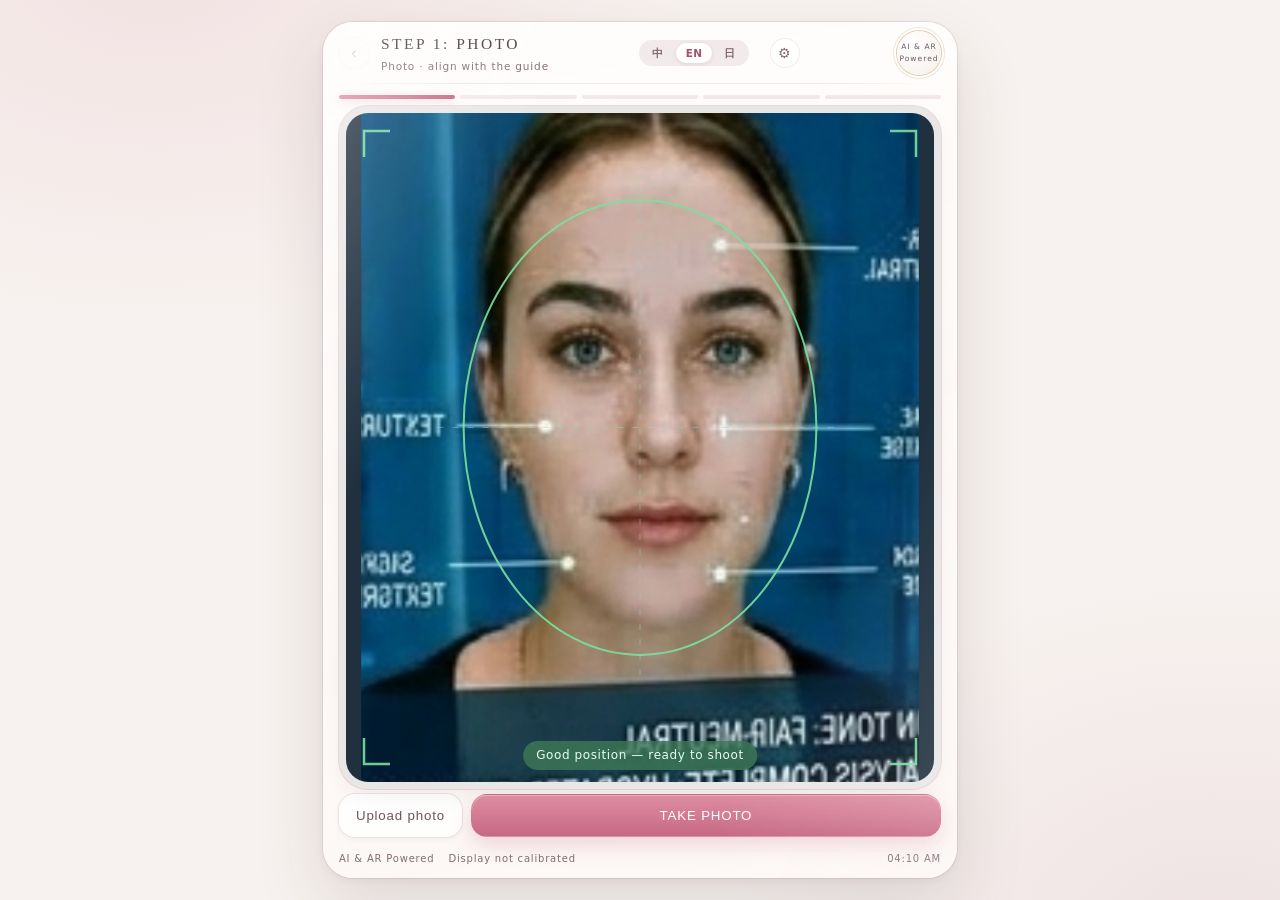
==== _camtest.html @ c284b18c "教學：AI 先畫一次再換你畫；每個部位拆成小步驟、工具圖示沿路線走、妝跟著出現、鏡子放大到正在畫的部位 Co-Authored-By: Claude Opus 5.5 <noreply@anthrop" ====
<!DOCTYPE html>
<html lang="zh-Hant">
<head>
<meta charset="utf-8">
<title>LUCID AI Smart Mirror — AI × AR 智慧美妝體驗儀</title>
<meta name="viewport" content="width=device-width,initial-scale=1,viewport-fit=cover">
<!-- 安裝成 App（PWA）：Android / 電腦版 Chrome 讀 manifest；iPhone 讀下面幾個 apple 標籤 -->
<meta name="description" content="AI 美妝教學與 AR 試妝：用手機鏡頭看化妝前後，AI 問答教你用什麼化妝品、工具、手法，沒有工具也能畫。可安裝、可離線。">
<meta name="keywords" content="AI 美妝教學, 化妝教學, AR 試妝, 虛擬試妝, 新手化妝, 沒有工具化妝, AI makeup tutorial, virtual makeup try-on, AIメイク, メイクレッスン">
<link rel="manifest" href="manifest.webmanifest">
<meta name="theme-color" content="#c66884">
<meta name="mobile-web-app-capable" content="yes">
<meta name="apple-mobile-web-app-capable" content="yes">
<meta name="apple-mobile-web-app-title" content="LUCID 美妝鏡">
<meta name="apple-mobile-web-app-status-bar-style" content="default">
<link rel="apple-touch-icon" href="icons/apple-touch-icon.png">
<link rel="icon" type="image/png" sizes="32x32" href="icons/favicon-32.png">
<link rel="stylesheet" href="main.css">
</head>
<body>

<!-- 開機畫面 -->
<div id="boot">
  <div class="logo"><b>LUCID</b> AI SMART MIRROR</div>
  <div class="bar"><i></i></div>
  <p id="boot-msg" data-i18n="boot.init">初始化…</p>
</div>

<div id="stage">

  <!-- ══════════ 鏡面主體 ══════════ -->
  <div id="mirror">
    <div id="bar">
      <button id="back" data-i18n-title="btn.back" title="上一步">‹</button>
      <h1 id="title">STEP 1: FACIAL PHOTO<small id="subtitle">智慧拍照 · 請對準引導框</small></h1>
      <div id="lang"></div>
      <button id="set-btn" type="button" aria-haspopup="true">⚙</button>
      <div id="badge">AI &amp; AR<br>Powered</div>
    </div>
    <div id="settings" hidden></div>

    <div id="rail-steps">
      <i class="pip on"></i><i class="pip"></i><i class="pip"></i><i class="pip"></i><i class="pip"></i>
    </div>

    <div id="view">

      <!-- ── STEP 1 ── -->
      <section class="screen" id="s1">
        <div class="frame">
          <video id="cam" playsinline muted autoplay></video>
          <canvas id="guide"></canvas>
          <div id="count" hidden></div>
          <div id="hint" data-i18n="hint.starting">正在啟動鏡頭…</div>
        </div>
        <div class="err" id="cam-err" hidden></div>
      </section>

      <!-- ── STEP 2 ── -->
      <section class="screen" id="s2" hidden>
        <div class="frame compact">
          <canvas id="shot"></canvas>
          <div class="host"><i class="av">AI</i><div><b data-i18n="host.name">LUCID 美妝顧問</b><small><span data-i18n="host.s2"></span></small></div></div>
          <div class="fx" id="s2-fx"></div>
          <div class="hold-hint" id="shot-hint" data-i18n="hold.hint" hidden>按住畫面看素顏</div>
        </div>
        <div class="tone-strip">
          <i class="chip-color" id="tone-sw"></i>
          <div>
            <b id="tone-name">—</b>
            <div class="meta" id="tone-meta">—</div>
          </div>
          <div class="nums" id="tone-nums"></div>
        </div>
        <div class="note" id="tone-warn" hidden></div>
        <div class="advisor" id="adv2" hidden></div>
        <div class="sect-title" data-i18n="sect.looks">BEAUTY STYLE RECOMMENDATION</div>
        <div id="looks"></div>
      </section>

      <!-- ── STEP 3 ── -->
      <section class="screen" id="s3" hidden>
        <div class="frame compact"><canvas id="preview"></canvas></div>
        <div class="advisor" id="adv3" hidden></div>
        <div class="sect-title" data-i18n="s3.title">此妝容的配方</div>
        <div id="items"></div>
      </section>

      <!-- ── STEP 4 ── -->
      <section class="screen" id="s4" hidden>
        <div class="frame">
          <canvas id="ar"></canvas>
          <div id="before" hidden><span>BEFORE</span><canvas id="before-c"></canvas></div>
          <div id="callout">LIVE AR</div>
          <div class="hold-hint" data-i18n="hold.hint">按住畫面看素顏</div>
          <div id="fps"></div>
          <div class="seg float" id="s4-mode"></div>
          <button class="zoom-btn" id="zoom-btn" type="button">放大唇部</button>
          <div class="hist" id="s4-hist"></div>
          <button class="paint-btn" id="paint-btn" type="button" data-i18n="paint.btn">✍️ 自己畫</button>
          <div class="rec-badge" id="rec-badge" hidden>● REC <span></span></div>
          <!-- 直播間的固定配置：左上主播資訊、右側互動按鈕、飄愛心與橫幅的特效層 -->
          <div class="host"><i class="av">AI</i><div><b data-i18n="host.name">LUCID 美妝顧問</b><small><span data-i18n="host.s4"></span></small></div></div>
          <div class="rail" id="s4-rail"></div>
          <div class="fx" id="s4-fx"></div>
          <figure class="teach-target" id="teach-target" hidden></figure>
          <div class="teach-cap" id="teach-cap" hidden></div>
        </div>
        <!-- 化妝教學：獨立的一段，鏡子在上、教學面板在下 -->
        <div class="teach" id="teach" hidden></div>
        <!-- 自己上妝：抽屜收起來、整面鏡子都能畫，工具縮成底部一條 -->
        <div class="paintbar" id="paintbar" hidden></div>
        <!-- 控制項收在浮動抽屜裡：鏡子是主角，要調整或聊天時再拉開（參考 AI 對話 App 的底部抽屜） -->
        <div class="sheet" id="sheet" data-state="open" data-tab="ai">
          <div class="sheet-head">
            <button class="sheet-grip" id="sheet-grip" type="button" data-i18n-title="sheet.toggle" title="收合"></button>
            <div class="sheet-row">
              <div class="sheet-tabs">
                <button type="button" data-tab="ai"><span data-i18n="sheet.ai">AI 顧問</span><i class="dot"></i></button>
                <button type="button" data-tab="tune"><span data-i18n="sheet.tune">妝容調整</span></button>
              </div>
              <div class="sheet-shade" id="sheet-shade"></div>
              <button class="sheet-toggle" id="sheet-toggle" type="button" data-i18n-title="sheet.toggle" title="收合">⌄</button>
            </div>
            <div class="sheet-peek" id="sheet-peek"></div>
          </div>
          <div class="sheet-body">
            <div class="sheet-pane" data-pane="ai">
              <div class="advisor" id="adv4" hidden></div>
            </div>
            <div class="sheet-pane" data-pane="tune">
              <div id="s4-looks"></div>
              <div class="tabs" id="s4-tabs"></div>
              <div id="s4-panel"></div>
            </div>
          </div>
        </div>
      </section>

      <!-- ── 評價與報告（畫面上的第 4 步）── -->
      <!-- 這一步的主題是評價，所以星等放最上面；報告、契合度與購物接在下面 -->
      <section class="screen" id="s5" hidden>
        <div id="s5-scroll">

        <!-- 最後一頁：化妝前後 → 從素顏到完成 → 化妝指南（化妝品、工具、手法）→ 你自己畫的；商品收在最下面 -->
        <div class="s5-sec">
          <h3 data-i18n="s5.ba.title">化妝前後</h3>
          <div class="bax" id="s5-ba">
            <canvas id="ba-before"></canvas><canvas id="ba-after"></canvas>
            <span class="tag l" data-i18n="ba.before">BEFORE</span><span class="tag r" data-i18n="ba.after">AFTER</span>
            <i class="grip"></i>
            <input type="range" id="ba-range" min="0" max="100" value="50" data-i18n-title="s5.ba.hint">
          </div>
          <small data-i18n="s5.ba.hint">左右拖曳看差別</small>
        </div>
        <div class="s5-sec">
          <h3 data-i18n="s5.flow.title">從素顏到完成</h3>
          <div class="flow" id="s5-flow"></div>
        </div>
        <div class="s5-sec">
          <h3 data-i18n="s5.how.title">你的化妝指南</h3>
          <p data-i18n="s5.how.sub">用什麼化妝品、什麼工具、手怎麼動 —— 從粗到細</p>
          <div class="how-modes" id="how-modes"></div>
          <div id="s5-how"></div>
        </div>
        <div class="s5-sec" id="s5-growth">
          <h3 data-i18n="grow.title">我的成長紀錄</h3>
          <div id="grow-body"></div>
        </div>
        <div class="s5-sec" id="s5-mine" hidden>
          <h3 data-i18n="s5.mine">你自己畫的</h3>
          <div class="clip" id="clip-me" hidden></div>
          <div id="snaps" hidden></div>
        </div>
        <details class="s5-sec" id="s5-prod">
          <summary data-i18n="s5.prod">用到的商品與價錢</summary>
          <div class="duo">
            <article class="blk" id="blk-ai">
              <header><span class="who">AI</span><div><h3 data-i18n="blk.ai">AI 推薦的妝</h3><small id="blk-ai-name"></small></div></header>
              <p class="why" id="blk-ai-why"></p>
              <div class="items" id="items-ai"></div>
              <button class="take" id="take-ai" type="button"></button>
            </article>
            <article class="blk me" id="blk-me">
              <header><span class="who" data-i18n="blk.meTag">你</span><div><h3 data-i18n="blk.me">你自己決定的妝</h3><small id="blk-me-name"></small></div></header>
              <p class="why" id="blk-me-why"></p>
              <div class="items" id="items-me"></div>
              <button class="take" id="take-me" type="button"></button>
            </article>
          </div>
          <div class="note" id="rec-total"></div>
        </details>

        <!-- 以前的區塊（購物清單、對話、詳細報告）：程式還會寫進去，但這一頁不再顯示 -->
        <div id="s5-legacy" hidden>
        <!-- 這一頁的主角是商品：今天試過的那幾件排最前面，分析與報告收在下面的摺疊區 -->
        <div class="sect-title" data-i18n="sect.rec">今天試的這幾件</div>
        <div id="bag-bar"></div>
        <div id="rec-items"></div>

        <div class="sect-title" data-i18n="adv.title">給你的回饋</div>
        <div class="advisor big" id="adv5" hidden></div>

        <details id="s5-more">
          <summary data-i18n="s5.more">看詳細報告與分析</summary>

          <div class="sect-title" data-i18n="sect.recAfter">BASED ON YOUR RESULT</div>
          <div id="rec-after"></div>

          <div class="sect-title" data-i18n="sect.report">EXPERIENCE REPORT</div>
          <div class="ba">
            <figure><canvas id="rep-before"></canvas><figcaption data-i18n="ba.before">BEFORE</figcaption></figure>
            <figure><canvas id="rep-after"></canvas><figcaption data-i18n="ba.after">AFTER</figcaption></figure>
          </div>
          <div class="sect-title" data-i18n="sect.match">MATCH SCORE</div>
          <div id="verdict"></div>

          <div class="rep-grid" id="rep-grid"></div>
          <div class="note" id="rep-note"></div>
        </details>

          <div class="sect-title" data-i18n="sect.feedback">YOUR FEEDBACK</div>
          <div id="thanks">
            <div class="orb"><span id="rate-face">😊</span></div>
            <h2>Thank You!</h2>
            <p class="sub" data-i18n="thanks.sub">你的回饋會讓下一位客人的體驗更好</p>
            <div id="stars"></div>
            <div id="rate-label" data-i18n="rate.0">請給我們今天的體驗評分</div>
            <div id="tags"></div>
          </div>
        </div>





        </div>
      </section>

    </div>

    <div id="dock"><div class="row" id="actions"></div></div>

    <div id="foot"><span>AI &amp; AR Powered</span><span id="calib-tag"></span><span id="clock">--:--</span></div>
  </div>

  <!-- ══════════ 右側浮動商品卡 ══════════ -->
  <aside id="panel" hidden>
    <div class="cap" id="panel-cap">FEATURED PRODUCT</div>
    <div class="nm" id="p-name">—</div>
    <div id="hero"></div>
    <div id="swatches"></div>
    <div class="spec"><span data-i18n="panel.finish">FINISH</span><b id="p-finish">—</b></div>
    <div class="spec"><span data-i18n="panel.shade">SHADE</span><b id="p-shade">—</b></div>
    <div class="spec" id="spec-stock"><span data-i18n="panel.stock">STOCK</span><b id="p-stock">—</b></div>
    <div class="spec" id="spec-price"><span data-i18n="panel.price">PRICE</span><b class="price" id="p-price">—</b></div>
    <button class="btn primary" id="bag" data-i18n="bag.btn">ADD TO BAG</button>
    <div id="bagmsg"></div>
  </aside>

</div>

<script>
(function(){
  var ready=false, stream=null;
  // ?chart=warm｜cool｜green：在臉旁邊畫一張 ColorChecker 24 色卡，整個畫面套上那種燈光的色偏
  // （用來在沒有實體色卡時，測 _chart.html 標位置 → 主程式讀色卡校正 的整條流程）
  var q=/[?&]chart=(\w+)/.exec(location.search), cast=q&&q[1];
  var LIGHTS={warm:[1.25,0.95,0.52], cool:[0.95,1.0,1.08], green:[0.92,1.1,0.9], none:[1,1,1]};
  var CROSS=[[0.86,0.12,0.02],[0.06,0.88,0.06],[0.02,0.12,0.86]];
  var CHART=[[115,82,68],[194,150,130],[98,122,157],[87,108,67],[133,128,177],[103,189,170],
    [214,126,44],[80,91,166],[193,90,99],[94,60,108],[157,188,64],[224,163,46],
    [56,61,150],[70,148,73],[175,54,60],[231,199,31],[187,86,149],[8,133,161],
    [243,243,242],[200,200,200],[160,160,160],[122,122,121],[85,85,85],[52,52,52]];
  // 色卡在原始（未鏡像）畫面左下角；主程式畫面左右翻轉後會出現在右下
  var CH={x:14,y:760,w:216,h:144};
  window.__CAMTEST_CHART__=cast?{cast:cast,rect:CH,W:1280,H:960}:null;
  var img=new Image();
  img.onload=function(){
    var c=document.createElement('canvas'); c.width=1280; c.height=960;
    var x=c.getContext('2d');
    var sw=176, sh=211, k=960/sh, dw=sw*k, dx=(1280-dw)/2;
    var still=document.createElement('canvas'); still.width=1280; still.height=960;
    var s=still.getContext('2d');
    // 直接把畫好的靜態畫面交出去：iOS 上 canvas → 串流 → video 這條路可能完全沒有畫面
    if(window.__CAMTEST_CHART__) window.__CAMTEST_CHART__.still=still;
    s.fillStyle='#20303f'; s.fillRect(0,0,1280,960);
    s.drawImage(img,780,232,sw,sh,dx,0,dw,960);
    if(cast){
      s.fillStyle='#161616'; s.fillRect(CH.x-6,CH.y-6,CH.w+12,CH.h+12);
      var cw=CH.w/6, chh=CH.h/4;
      CHART.forEach(function(p,i){ s.fillStyle='rgb('+p+')';
        s.fillRect(CH.x+(i%6)*cw+2, CH.y+Math.floor(i/6)*chh+2, cw-4, chh-4); });
      var light=LIGHTS[cast]||LIGHTS.warm, expo=0.85;
      var LIN=new Float32Array(256);
      for(var i=0;i<256;i++){ var v=i/255; LIN[i]=v<=0.04045?v/12.92:Math.pow((v+0.055)/1.055,2.4); }
      var ENC=new Uint8Array(4097);
      for(i=0;i<=4096;i++){ v=i/4096; ENC[i]=Math.round(255*(v<=0.0031308?12.92*v:1.055*Math.pow(v,1/2.4)-0.055)); }
      var id=s.getImageData(0,0,1280,960), d=id.data;
      for(i=0;i<d.length;i+=4){
        var r=LIN[d[i]]*light[0]*expo, g=LIN[d[i+1]]*light[1]*expo, b=LIN[d[i+2]]*light[2]*expo;
        for(var ch=0;ch<3;ch++){ var o=CROSS[ch][0]*r+CROSS[ch][1]*g+CROSS[ch][2]*b;
          d[i+ch]=ENC[Math.max(0,Math.min(4096,Math.round(o*4096)))]; }
      }
      s.putImageData(id,0,0);
    }
    (function draw(){ x.drawImage(still,0,0); requestAnimationFrame(draw); })();
    try{ stream=c.captureStream(30); ready=true; }catch(e){ /* 不支援串流的瀏覽器：_chart.html 仍可用上面的 still */ }
  };
  // 相對路徑：GitHub Pages 的網站放在 /倉庫名/ 底下，寫成 /images/… 會找不到
  img.src='images/_source/face_e1tw71e1tw71e1tw.jpg';
  navigator.mediaDevices.getUserMedia=function(){
    return new Promise(function(res,rej){
      var t=setInterval(function(){ if(ready){clearInterval(t); res(stream);} },50);
      setTimeout(function(){clearInterval(t); rej(new Error('timeout'));},6000);
    });
  };
})();

</script>
<script type="module" src="js/app.js"></script>
</body>
</html>
---- main.css ----
/* LUCID AI Smart Mirror — kiosk UI
   版型作法沿用 threejs.org：全部尺寸與顏色走 CSS 變數，
   深色模式與 RWD 只改變數值，不重寫任何 layout 規則。 */

:root {
  /* 柔和女性向：暖米白打底，玫瑰粉當重點色，金屬件走香檳金。
     一個例外：**影像框內一律是中性灰**（--neutral）。粉色包圍會讓人
     把口紅顏色看偏（同時對比效應），試色的可信度就是這樣掉的 ——
     整台機器的價值來自「顏色可信」，這一點不能為了好看讓步。 */
  --cream-0:#fbf5f3; --cream-1:#fffdfc; --cream-2:#f8eeec; --cream-3:#f2e0e0;
  --rose:#d1738c; --rose-soft:#a95069; --rose-dim:rgba(209,115,140,.34);
  --gold:#9c7340;
  --ink:#453640; --ink-2:#6b5560; --ink-3:#826a76;
  --ok:#4b9268; --warn:#a9752a;
  --radius:22px; --radius-sm:15px;
  --rail-w:300px; --bar-h:62px;
  --glass:rgba(255,252,251,.84);
  --line:rgba(190,152,163,.34);
  --glow:0 0 0 1px var(--line), 0 10px 32px rgba(var(--glow-rgb),.18), inset 0 1px 0 rgba(255,255,255,.75);
  --neutral:#e9e6e6;      /* 影像框的中性底，判色不受粉色干擾 */
  --onImage:rgba(74,52,60,.78);   /* 疊在照片上的膠囊底色 */
  /* 以下是原本散落在各處、寫死的粉色系。抽成變數，換配色才不會殘留粉紅。
     *-rgb 是給 rgba(var(--x-rgb), .3) 用的「不含透明度」的三個數字。 */
  --rose-rgb:209,115,140;
  --tint:#fdeef1; --tint-2:#fbe6ea; --tint-3:#f6dfe4;   /* 選中狀態的淡底色 */
  --line-rgb:190,152,163;
  --glow-rgb:196,146,162; --drop-rgb:184,132,150;       /* 外框光暈、大投影 */
  --shadow-rgb:150,110,120;                             /* 小元件投影 */
  --edge-rgb:120,90,100;                                /* 色票外框細線 */
  --ink-rgb:90,60,70;                                   /* 深色內陰影 */
  --bg-1:#fbe4ea; --bg-2:#f7ebdd; --bg-3:#fdf8f6; --bg-4:#f7ece9;   /* 頁面背景的光暈 */
  --radius-lg:30px;
  --primary-1:#e08fa4; --primary-2:#c66884; --primary-rgb:198,104,132;   /* 主要按鈕 */
  --card-1:#fdf4f2; --card-2:#f6e7e6; --boot-1:#fdf6f4; --boot-2:#f7e9e6;
  --orb-1:#fff0f5; --orb-2:#f6b3ca; --orb-3:#d47f9f;                    /* 完成頁的裝飾圓球 */
  --on-image-hi:#ffd9e2; --bar-lo:#f0b3c2; --star-off-rgb:170,140,150;
  color-scheme: light;
}

* { box-sizing:border-box; }
html,body { height:100%; }
body {
  margin:0; overflow:hidden;
  font:15px/1.6 "Noto Sans TC","PingFang TC","Microsoft JhengHei",system-ui,sans-serif;
  color:var(--ink);
  background:
    radial-gradient(1100px 680px at 20% 10%, var(--bg-1) 0%, transparent 62%),
    radial-gradient(900px 600px at 84% 86%, var(--bg-2) 0%, transparent 60%),
    linear-gradient(160deg,var(--cream-0),var(--bg-3) 55%,var(--bg-4));
}

/* ── 舞台 ───────────────────────────────────────────── */
#stage {
  height:100%; display:flex; align-items:safe center; justify-content:safe center;
  gap:22px; padding:22px;
}

/* 鏡面主體：直式 */
#mirror {
  position:relative; height:min(100%,940px); aspect-ratio:3/4.05;
  display:flex; flex-direction:column;
  background:linear-gradient(165deg,rgba(255,253,252,.97),rgba(250,240,239,.97));
  border-radius:var(--radius-lg); box-shadow:var(--glow), 0 34px 80px rgba(var(--drop-rgb),.28);
  overflow:hidden;
}
#mirror::after {  /* 玻璃反光 */
  content:""; position:absolute; inset:0; pointer-events:none; border-radius:30px;
  background:linear-gradient(118deg,rgba(255,255,255,.55) 0%,transparent 26%,transparent 74%,rgba(255,255,255,.3) 100%);
}

/* 頂部標題列 */
#bar {
  height:var(--bar-h); flex:none; display:flex; align-items:center; gap:12px;
  padding:0 16px; border-bottom:1px solid var(--line); background:rgba(255,250,249,.7);
}
#back {
  width:30px; height:30px; flex:none; border-radius:9px; cursor:pointer;
  border:1px solid var(--line); background:transparent; color:var(--ink-2);
  font-size:16px; line-height:1; transition:.15s;
}
#back:hover:not(:disabled) { color:var(--rose); border-color:var(--rose); background:var(--cream-2); }
#back:disabled { opacity:.25; cursor:default; }
#bar h1 { margin:0; font-size:13.5px; letter-spacing:.09em; font-weight:700; }
#bar h1 small { display:block; font-size:10.5px; letter-spacing:.16em; color:var(--ink-3); font-weight:600; }
/* 語言切換：中 / EN / 日 */
#lang { display:flex; gap:3px; margin-left:auto; margin-right:10px; }
#lang button {
  padding:4px 9px; border-radius:14px; cursor:pointer;
  font:600 10.5px/1 system-ui,sans-serif; letter-spacing:.03em;
  border:1px solid var(--line); background:transparent; color:var(--ink-3); transition:.14s;
}
#lang button:hover { color:var(--ink); border-color:var(--rose-dim); }
#lang button.on { background:var(--rose); border-color:transparent; color:#fff; }

#badge {
  margin-left:auto; flex:none; font-size:9.5px; letter-spacing:.11em; text-align:center;
  width:56px; height:56px; border-radius:50%; display:grid; place-content:center;
  border:1px solid var(--rose-dim); color:var(--rose-soft);
  background:radial-gradient(circle,var(--tint),var(--tint-3));
}

/* 進度軌 */
#rail-steps { flex:none; display:flex; gap:5px; padding:11px 16px 0; }
.pip { flex:1; height:3px; border-radius:2px; background:rgba(var(--line-rgb),.24); transition:.35s; }
.pip.on   { background:var(--rose); box-shadow:0 0 10px var(--rose-dim); }
.pip.done { background:rgba(var(--rose-rgb),.5); }

/* 內容區 */
#view { flex:1; min-height:0; display:flex; flex-direction:column; padding:14px 23px 0; }
.screen { flex:1; min-height:0; display:flex; flex-direction:column; gap:12px; }
.screen[hidden] { display:none !important; }

/* 影像框 */
.frame {
  position:relative; flex:1; min-height:0; border-radius:var(--radius); overflow:hidden;
  background:var(--neutral);
  box-shadow:0 0 0 7px var(--neutral), 0 0 0 8px var(--line), 0 8px 22px rgba(var(--shadow-rgb),.16);
}
.frame canvas, .frame video { position:absolute; inset:0; width:100%; height:100%; object-fit:cover; display:block; }
.frame video { transform:scaleX(-1); }
.frame.compact { flex:none; height:190px; }

/* 取景引導 */
#guide { position:absolute; inset:0; pointer-events:none; }
#hint {
  position:absolute; left:50%; bottom:12px; transform:translateX(-50%);
  max-width:82%; text-align:center; white-space:nowrap; overflow:hidden; text-overflow:ellipsis;
  padding:5px 13px; border-radius:20px;
  font-size:12px; letter-spacing:.05em;
  background:var(--onImage); color:#fff;
}
#hint.ok { background:rgba(62,120,86,.82); color:#eafff1; }
#count {
  position:absolute; inset:0; display:grid; place-content:center;
  font-size:96px; font-weight:200; color:#fff; text-shadow:0 2px 8px rgba(var(--ink-rgb),.5), 0 0 42px rgba(var(--rose-rgb),.8);
}

/* 底部操作區 */
#dock { flex:none; padding:12px 16px 14px; }
.row { display:flex; gap:9px; align-items:center; }

/* 按鈕 */
.btn {
  flex:1; padding:13px 16px; border-radius:var(--radius-sm); cursor:pointer;
  font:600 14px/1.2 inherit; letter-spacing:.04em; transition:.16s;
  border:1px solid var(--rose-dim); color:var(--rose-soft);
  background:linear-gradient(180deg,#fff,#fbeff1);
}
.btn:hover:not(:disabled) { border-color:var(--rose); box-shadow:0 4px 18px rgba(var(--rose-rgb),.24); color:var(--rose-soft); }
.btn:disabled { opacity:.4; cursor:default; }
.btn.primary {
  background:linear-gradient(180deg,var(--primary-1),var(--primary-2)); border-color:transparent; color:#fff;
  box-shadow:0 5px 14px rgba(var(--primary-rgb),.24);
}
.btn.primary:hover { box-shadow:0 7px 20px rgba(var(--primary-rgb),.38); color:#fff; }
.btn.ghost { flex:none; background:#fff; color:var(--ink-2); border-color:var(--line); }
.btn.ghost:hover { color:var(--ink); }
.btn.ghost.on { color:var(--rose); border-color:var(--rose-dim); }

/* ── Step 2：分析結果 ─────────────────────────────────── */
.tone-strip { display:flex; gap:10px; align-items:center; padding:11px 13px;
  border-radius:var(--radius-sm); background:rgba(255,251,250,.9); box-shadow:0 0 0 1px var(--line); }
.chip-color { width:40px; height:40px; flex:none; border-radius:12px; box-shadow:0 0 0 1px rgba(var(--edge-rgb),.22); }
.tone-strip b { font-size:14px; }
.tone-strip .meta { font-size:11px; color:var(--ink-3); letter-spacing:.03em; }
.tone-strip .nums { margin-left:auto; text-align:right; font:500 10.5px/1.5 ui-monospace,monospace; color:var(--ink-3); }

.sect-title { font-size:10.5px; letter-spacing:.17em; color:var(--ink-3); font-weight:700; margin:2px 0 -2px; }

#looks { display:grid; grid-template-columns:repeat(2,1fr); gap:9px; }
.look {
  display:flex; gap:10px; align-items:flex-start;
  text-align:left; cursor:pointer; padding:10px 11px; border-radius:var(--radius-sm);
  border:1px solid var(--line); background:rgba(255,252,251,.82); color:var(--ink); transition:.16s;
}
.look:hover { border-color:var(--rose-dim); background:#fdf3f4; }
.look.on { border-color:var(--rose); box-shadow:0 6px 18px rgba(var(--rose-rgb),.22); background:var(--tint); }
.look .txt { flex:1; min-width:0; }
.look .top { display:flex; align-items:baseline; gap:6px; }
.look b { font-size:13px; }
.look .score { margin-left:auto; font:700 11px ui-monospace,monospace; color:var(--rose); }
.look .why { font-size:10px; color:var(--ink-3); margin-top:3px; line-height:1.45; }

/* ══ 純 CSS 美術：質地、商品實體、妝容縮圖 ══════════════
   全部用 CSS 畫，不依賴任何生成或去背圖檔。
   顏色一律由 --c 從商品色值注入，所以畫面上的每一塊顏色
   都等於 Step 3 推薦的那支商品，跟 AR 渲染同一個來源。   */

/* ── 質地：霧面 / 水光 / 珠光 三種要看得出差別 ── */
.fin { position:relative; overflow:hidden; background:var(--c); }
.fin::after { content:""; position:absolute; inset:0; }
.fin.matte::after {
  background:linear-gradient(160deg,rgba(255,255,255,.10),transparent 45%);
  box-shadow:inset 0 -4px 8px rgba(var(--ink-rgb),.2);
}
.fin.gloss::after {
  background:
    radial-gradient(70% 45% at 30% 22%, rgba(255,255,255,.72), rgba(255,255,255,0) 60%),
    linear-gradient(200deg, rgba(255,255,255,.18), transparent 55%);
}
/* 珠光是細閃粉，不是點點花紋 —— 顆粒要小、要疏、亮度要壓 */
.fin.shimmer::after {
  background:
    radial-gradient(circle at 30% 28%, rgba(255,255,255,.85) 0 .4px, transparent .95px),
    radial-gradient(circle at 72% 58%, rgba(255,255,255,.62) 0 .35px, transparent .85px),
    radial-gradient(circle at 14% 78%, rgba(255,255,255,.5)  0 .3px,  transparent .8px),
    linear-gradient(150deg, rgba(255,255,255,.20), transparent 55%);
  background-size:9px 9px, 13px 13px, 17px 17px, 100% 100%;
}

/* ── 商品實體 ── */
.obj { position:relative; }

/* 唇膏：斜切膏體 + 金屬管身 */
.obj.lipstick { width:38px; height:88px; }
.obj.lipstick .bullet {
  position:absolute; left:6px; top:0; width:26px; height:38px;
  border-radius:3px 5px 2px 2px;
  clip-path:polygon(0 26%, 100% 0, 100% 100%, 0 100%);
  background:linear-gradient(102deg,
    color-mix(in oklab, var(--c) 68%, white) 0%,
    var(--c) 38%,
    color-mix(in oklab, var(--c) 74%, black) 100%);
}
.obj.lipstick .bullet::after {
  content:""; position:absolute; left:3px; top:32%; width:5px; bottom:6px;
  border-radius:3px; background:linear-gradient(rgba(255,255,255,.5),transparent);
}
.obj.lipstick .tube {
  position:absolute; left:3px; top:36px; width:32px; bottom:0; border-radius:3px 3px 5px 5px;
  background:linear-gradient(100deg,#7d5f52 0%,#e5d0c2 30%,#fdf6f0 42%,#c1a08d 58%,#6b5045 100%);
  box-shadow:0 6px 16px rgba(var(--ink-rgb),.28);
}
.obj.lipstick .ring {
  position:absolute; left:1px; top:34px; width:36px; height:7px; border-radius:2px;
  background:linear-gradient(100deg,#9a7340,#f7e6c6 38%,#d6ad74 60%,#7b5b32);
}

/* 眼影盤：四格 */
.obj.palette { width:104px; height:60px; border-radius:7px; padding:7px;
  display:grid; grid-template-columns:repeat(4,1fr); gap:4px;
  background:linear-gradient(150deg,#fbf1ee,#e6d2d0);
  box-shadow:0 6px 18px rgba(var(--shadow-rgb),.24), inset 0 1px 0 rgba(255,255,255,.85); }
.obj.palette i { border-radius:4px; box-shadow:inset 0 0 0 1px rgba(var(--ink-rgb),.16); }

/* 腮紅粉餅：圓盒 */
.obj.compact { width:74px; height:74px; border-radius:50%; padding:8px;
  background:linear-gradient(150deg,#fbf1ee,#e6d2d0);
  box-shadow:0 6px 18px rgba(var(--shadow-rgb),.24), inset 0 1px 0 rgba(255,255,255,.85); }
.obj.compact i { display:block; width:100%; height:100%; border-radius:50%;
  box-shadow:inset 0 0 10px rgba(var(--ink-rgb),.22); }

/* ── 妝容縮圖：用偵測到的膚色 + 該妝容實際商品色 畫的迷你臉 ── */
.face {
  position:relative; flex:none; width:46px; height:58px; border-radius:50% 50% 46% 46%;
  background:linear-gradient(165deg,
    color-mix(in oklab, var(--skin) 88%, white),
    var(--skin) 45%,
    color-mix(in oklab, var(--skin) 80%, black));
  box-shadow:inset 0 -5px 9px rgba(var(--ink-rgb),.16), 0 2px 7px rgba(var(--shadow-rgb),.24);
}
.face i { position:absolute; }
/* 眼影：上眼瞼的一抹色，不是眼球 */
.face .lid {
  top:32%; width:28%; height:11%; border-radius:52% 52% 28% 28%;
  background:var(--eye); opacity:var(--eyeA); filter:blur(1px);
}
.face .lid.l { left:14%; } .face .lid.r { right:14%; }
/* 睫毛線：細，只用來定位五官，不能搶戲 */
.face .lash {
  top:42%; width:22%; height:1.6px; border-radius:2px;
  background:rgba(var(--ink-rgb),.6);
}
.face .lash.l { left:17%; } .face .lash.r { right:17%; }
.face .blush {
  top:48%; width:34%; height:25%; border-radius:50%;
  background:radial-gradient(circle, var(--cheek) 0%, transparent 68%);
  opacity:var(--cheekA); filter:blur(2.4px);
}
.face .blush.l { left:1%; } .face .blush.r { right:1%; }
.face .lips {
  left:32%; top:69%; width:36%; height:12%; border-radius:46% 46% 52% 52%;
  background:var(--lip); opacity:var(--lipA); filter:blur(.4px);
}
.face .lips::after {
  content:""; position:absolute; inset:0; border-radius:inherit;
  background:radial-gradient(60% 50% at 50% 68%, rgba(255,255,255,.5), transparent 62%);
  opacity:var(--lipGloss,0);
}

/* ── Step 3：商品清單 ────────────────────────────────── */
#items { flex:1; min-height:0; display:flex; flex-direction:column; gap:8px; overflow:auto; }
.item { display:flex; gap:10px; align-items:center; padding:10px 12px;
  border-radius:var(--radius-sm); background:rgba(255,251,250,.88); box-shadow:0 0 0 1px var(--line); }
.item .sw { width:34px; height:34px; flex:none; border-radius:10px; box-shadow:0 0 0 1px rgba(var(--edge-rgb),.22); }
.item .n { font-size:13px; font-weight:600; }
.item .s { font-size:10.5px; color:var(--ink-3); }
.item .p { margin-left:auto; text-align:right; font:700 13px ui-monospace,monospace; color:var(--gold); }
.item .p small { display:block; font:500 9.5px/1.4 inherit; color:var(--ink-3); }
.tagline { font-size:10px; color:var(--rose-soft); opacity:.9; }

/* ── Step 4：AR 控制 ─────────────────────────────────── */
#before {
  position:absolute; left:12px; top:12px; width:104px; aspect-ratio:3/4;
  border-radius:14px; overflow:hidden; box-shadow:0 0 0 2px rgba(255,255,255,.85), 0 6px 18px rgba(0,0,0,.25); background:var(--neutral);
}
#before canvas { position:absolute; inset:0; width:100%; height:100%; object-fit:cover; }
#before span { position:absolute; left:0; right:0; top:0; text-align:center; font-size:9.5px;
  letter-spacing:.14em; padding:3px 0; background:var(--onImage); color:rgba(255,255,255,.9); }
#before[hidden] { display:none; }

/* 按住畫面卸妝的提示與狀態
   「有沒有上妝」用分屏比不出來（左右是不同的臉），
   同一個位置前後對照才看得準。 */
.hold-hint {
  position:absolute; left:14px; bottom:12px; pointer-events:none;
  padding:5px 10px; border-radius:20px;
  font-size:10.5px; letter-spacing:.06em;
  background:var(--onImage); color:rgba(255,255,255,.9);
  transition:opacity .18s;
}
.frame.bare .hold-hint { opacity:0; }
.frame.bare::after {
  content:attr(data-bare); position:absolute; left:50%; top:12px;
  transform:translateX(-50%); pointer-events:none;
  padding:5px 12px; border-radius:20px;
  font-size:11px; letter-spacing:.08em;
  background:var(--onImage); color:#fff; box-shadow:0 4px 14px rgba(0,0,0,.2);
}
.frame { cursor:pointer; }

#callout {
  position:absolute; right:14px; bottom:46px; max-width:60%;
  padding:7px 12px; border-radius:20px; font-size:11.5px; letter-spacing:.05em;
  background:var(--onImage); box-shadow:0 4px 14px rgba(0,0,0,.2); color:var(--on-image-hi);
}

/* ── Step 4 的操作區 ─────────────────────────────────────
   組織方式參考輕顏相機與美圖秀秀：妝容是一排圓形膠囊，
   細調收進分頁，檢視開關浮在畫面上不佔版面。 */

/* 對比模式：浮在鏡面左上 */
.seg.float {
  position:absolute; left:12px; top:12px; z-index:2;
  display:flex; gap:4px; padding:3px; border-radius:16px;
  background:var(--onImage); backdrop-filter:blur(6px);
}
.seg.float[hidden] { display:none; }
.seg.float button {
  padding:5px 10px; border-radius:13px; cursor:pointer;
  font:600 10.5px/1 inherit; letter-spacing:.03em;
  border:0; background:transparent; color:rgba(255,255,255,.72); transition:.14s;
}
.seg.float button:hover { color:#fff; }
.seg.float button.on { background:#fff; color:var(--rose-soft); }

/* 撤銷／重做：浮在鏡面右上。美圖秀秀是編輯器，這一對永遠在最上面 —— 
   少了它，使用者一路點下去弄壞了只能整個重來。 */
.hist { position:absolute; right:12px; bottom:12px; z-index:2; display:flex; gap:4px; }
.hist button {
  padding:6px 11px; border-radius:14px; cursor:pointer;
  font:600 10.5px/1 inherit; letter-spacing:.03em;
  border:0; background:var(--onImage); color:rgba(255,255,255,.9);
  backdrop-filter:blur(6px); transition:.14s;
}
.hist button:hover:not(:disabled) { background:rgba(var(--rose-rgb),.9); }
.hist button:disabled { opacity:.32; cursor:default; }

/* 質地篩選：先選霧面／水光／珠光，再挑色號 */
#s4-panel .fins { display:flex; gap:6px; }
#s4-panel .fins button {
  padding:5px 12px; border-radius:14px; cursor:pointer;
  font:600 10.5px/1 inherit; letter-spacing:.03em;
  border:1px solid var(--line); background:#fff; color:var(--ink-3); transition:.14s;
}
#s4-panel .fins button:hover { color:var(--rose-soft); border-color:var(--rose-dim); }
#s4-panel .fins button.on { background:var(--rose); border-color:transparent; color:#fff; }

/* 妝容膠囊列 —— 縮圖是使用者自己的臉 */
#s4-looks { display:flex; gap:10px; overflow-x:auto; padding:2px 2px 4px; scrollbar-width:none; }
#s4-looks::-webkit-scrollbar { display:none; }
#s4-looks .cap {
  flex:none; width:64px; padding:0; border:0; background:none; cursor:pointer;
  display:flex; flex-direction:column; align-items:center; gap:5px;
}
#s4-looks .cap canvas, #s4-looks .cap i {
  width:56px; height:56px; border-radius:50%; display:block; object-fit:cover;
  box-shadow:0 0 0 2px var(--cream-1), 0 0 0 3px var(--line); transition:.16s;
}
#s4-looks .cap i.bare { background:linear-gradient(150deg,#fdf3f1,#ecdad8); }
#s4-looks .cap span {
  font-size:9.5px; line-height:1.25; color:var(--ink-3); text-align:center;
  max-width:64px; overflow:hidden; text-overflow:ellipsis; white-space:nowrap;
}
#s4-looks .cap.on canvas, #s4-looks .cap.on i {
  box-shadow:0 0 0 2px var(--cream-1), 0 0 0 4px var(--rose), 0 4px 14px rgba(var(--rose-rgb),.32);
}
#s4-looks .cap.on span { color:var(--rose-soft); font-weight:600; }

/* 細調分頁 */
.tabs { display:flex; gap:6px; }
.tabs button {
  flex:1; display:flex; align-items:center; justify-content:center; gap:6px;
  padding:8px 4px; border-radius:12px; cursor:pointer;
  font:600 11.5px/1 inherit; border:1px solid var(--line); background:#fff;
  color:var(--ink-2); transition:.15s;
}
.tabs button i { width:14px; height:14px; flex:none; border-radius:50%; background:var(--c);
  box-shadow:0 0 0 1px rgba(var(--edge-rgb),.22); }
.tabs button:hover { border-color:var(--rose-dim); }
.tabs button.on { border-color:var(--rose); background:var(--tint); color:var(--rose-soft); }

/* 分頁內容 */
#s4-panel { display:flex; flex-direction:column; gap:8px; }
#s4-panel .sides { display:flex; gap:7px; }
#s4-panel .sides button {
  flex:1; display:flex; align-items:center; gap:8px; cursor:pointer; text-align:left;
  padding:7px 10px; border-radius:12px; font:inherit;
  border:1px solid var(--line); background:#fff; transition:.15s;
}
#s4-panel .sides button.on { border-color:var(--rose); background:var(--tint); }
#s4-panel .sides i { width:22px; height:22px; flex:none; border-radius:7px; background:var(--c);
  box-shadow:0 0 0 1px rgba(var(--edge-rgb),.22); }
#s4-panel .sides span { font-size:10px; letter-spacing:.08em; color:var(--ink-3); display:block; }
#s4-panel .sides b { font-size:11.5px; font-weight:600; color:var(--ink); display:block; }
#s4-panel .strip { display:flex; gap:7px; }
#s4-panel .chip {
  flex:1; height:32px; padding:0; cursor:pointer; border-radius:11px;
  border:1px solid var(--line); background:#fff; transition:.15s;
}
#s4-panel .chip i { display:block; height:100%; border-radius:9px; background:var(--c); }
#s4-panel .chip:hover { border-color:var(--rose-dim); }
#s4-panel .chip.on { border-color:var(--rose); box-shadow:0 3px 12px rgba(var(--rose-rgb),.3); }
#s4-panel .chip.oos { opacity:.35; }
#s4-panel .shade-name { font-size:11px; color:var(--ink-2); letter-spacing:.03em; }
#s4-panel .tools { display:flex; gap:7px; }
#s4-panel .tools button {
  flex:1; display:flex; align-items:center; justify-content:center; gap:7px;
  padding:8px 6px; border-radius:12px; cursor:pointer;
  font:600 11.5px/1 inherit; border:1px solid var(--line); background:#fff;
  color:var(--ink-2); transition:.15s;
}
#s4-panel .tools button i { width:16px; height:16px; flex:none; border-radius:50%;
  background:var(--c); box-shadow:0 0 0 1px rgba(var(--edge-rgb),.22); }
#s4-panel .tools button.on { border-color:var(--rose); background:var(--tint); color:var(--rose-soft); }
/* 這一列跟上面的部位分頁字面完全一樣（唇彩／眼影／腮紅），
   不加前綴的話兩排看起來是同一個東西重複了兩次。 */
#s4-panel .tools .rowlab { flex:none; align-self:center; font-size:11px; letter-spacing:.06em;
  color:var(--ink-3); font-weight:700; padding-right:2px; }
#s4-panel .tools .wipe { flex:none; padding:8px 12px; color:var(--ink-3); }
#s4-panel .tip { font-size:10.5px; line-height:1.55; color:var(--ink-3); }
/* 「這台裝置沒有筆壓」的說明。用得比一般提示醒目一點 —— 它解釋的是
   一個使用者一定會誤會成「壞掉」的現象，看不到就沒有意義。 */
#s4-panel .tip.warn { color:var(--rose-soft); margin-top:5px;
  padding:7px 9px; border-radius:var(--radius-sm); background:var(--tint); }
.frame.dragging { cursor:ew-resize; }
.frame.painting { cursor:crosshair; }

.sliders { display:flex; flex-direction:column; gap:7px; }
.sl { display:flex; align-items:center; gap:10px; font-size:11.5px; color:var(--ink-2); }
.sl label { width:34px; flex:none; }
.sl input { flex:1; accent-color:var(--rose); height:3px; }
.sl output { width:34px; flex:none; text-align:right; font:600 11px ui-monospace,monospace; color:var(--ink-3); }

/* ── Step 5：回饋 ────────────────────────────────────── */
/* ── Step 5：報告 → 推薦商品 → 回饋 ──────────────────── */
/* 購物移到最後一步，前面幾步只談妝、不談錢 —— 先讓人喜歡，再談買。 */
#s5-scroll {
  flex:1; min-height:0; overflow:auto;
  display:flex; flex-direction:column; gap:12px; padding-right:5px;
}
#s5-scroll::-webkit-scrollbar { width:5px; }
#s5-scroll::-webkit-scrollbar-thumb { background:var(--line); border-radius:3px; }

/* 前後對照 */
.ba { display:grid; grid-template-columns:1fr 1fr; gap:9px; }
.ba figure {
  margin:0; position:relative; aspect-ratio:4/3; overflow:hidden;
  border-radius:var(--radius-sm); background:var(--neutral);
  box-shadow:0 0 0 5px var(--neutral), 0 0 0 6px var(--line);
}
.ba canvas { position:absolute; inset:0; width:100%; height:100%; object-fit:cover; }
.ba figcaption {
  position:absolute; left:8px; bottom:7px; padding:3px 9px; border-radius:20px;
  font-size:9.5px; letter-spacing:.08em; background:var(--onImage); color:rgba(255,255,255,.92);
}

/* 量測數據 */
.rep-grid { display:grid; grid-template-columns:repeat(3,1fr); gap:8px; }
.rep-grid > div {
  padding:9px 11px; border-radius:var(--radius-sm);
  background:rgba(255,251,250,.88); box-shadow:0 0 0 1px var(--line);
}
.rep-grid span { display:block; font-size:9.5px; letter-spacing:.09em; color:var(--ink-3); }
.rep-grid b { font-size:13px; font-weight:600; }
.rep-grid b small { display:block; font:500 10px/1.5 ui-monospace,monospace; color:var(--ink-3); }

/* 上妝結果契合度 —— 分項都是量出來的，所以旁邊要把數字印出來。
   打的是「這組妝跟你合不合」，不是「你好不好看」。 */
#verdict {
  display:flex; gap:15px; align-items:flex-start; padding:12px 14px;
  border-radius:var(--radius-sm); background:rgba(255,251,250,.88); box-shadow:0 0 0 1px var(--line);
}
#verdict .score { flex:none; width:78px; text-align:center; padding-top:2px; }
#verdict .score b { display:block; font:700 30px/1 ui-monospace,monospace; color:var(--rose); }
#verdict .score span { display:block; font-size:9px; letter-spacing:.09em; color:var(--ink-3); }
#verdict .score u { display:block; margin-top:5px; text-decoration:none;
  font-size:10px; font-weight:600; color:var(--rose-soft); }
#verdict .bars { flex:1; min-width:0; display:flex; flex-direction:column; gap:6px; }
.bar { display:flex; align-items:center; gap:9px; font-size:10.5px; color:var(--ink-2); }
.bar > span { width:52px; flex:none; }
.bar i { flex:1; height:4px; border-radius:3px; background:rgba(var(--line-rgb),.24); }
.bar i b { display:block; height:100%; border-radius:2px;
  background:linear-gradient(90deg,var(--bar-lo),var(--rose)); }
.bar em { flex:none; width:52px; text-align:right; font:600 10px ui-monospace,monospace; color:var(--ink-3); }
#verdict .say { margin-top:4px; font-size:11px; line-height:1.65; color:var(--rose-soft); }

/* 推薦商品 */
#rec-items, #rec-after { display:flex; flex-direction:column; gap:8px; }
.item .n .tag {
  margin-left:8px; padding:2px 8px; border-radius:20px; font-size:9.5px; font-weight:600;
  background:var(--tint-2); color:var(--rose-soft); vertical-align:middle;
}
.item .add {
  flex:none; margin-left:auto; padding:7px 13px; border-radius:20px; cursor:pointer;
  font-size:11px; letter-spacing:.04em; white-space:nowrap;
  border:1px solid var(--rose-dim); background:#fff; color:var(--rose-soft);
  transition:.14s;
}
.item .add:hover { background:var(--tint-2); }
.item .add.in { background:var(--rose); color:#fff; border-color:transparent; }
.item .add:disabled { opacity:.4; cursor:not-allowed; }

#thanks { flex:none; display:flex; flex-direction:column; align-items:center; justify-content:center; gap:13px; text-align:center; }
.heart {
  width:104px; height:104px; border-radius:50%; display:grid; place-content:center; font-size:46px;
  background:radial-gradient(circle at 35% 30%,var(--orb-1),var(--orb-2) 45%,var(--orb-3));
  box-shadow:0 12px 40px rgba(var(--rose-rgb),.42);
}
#thanks h2 { margin:0; font-size:27px; font-weight:300; letter-spacing:.02em; }
#stars { display:flex; gap:7px; }
#stars button { background:none; border:0; cursor:pointer; font-size:32px; line-height:1;
  color:rgba(var(--star-off-rgb),.3); transition:.14s; padding:0; }
#stars button.lit { color:#e0a54a; text-shadow:0 3px 14px rgba(224,165,74,.45); }
#stars button:hover { transform:scale(1.14); }
#rate-label { font-size:12px; color:var(--ink-3); min-height:18px; }

#tags { display:flex; flex-wrap:wrap; gap:7px; justify-content:center; max-width:330px; }
#tags button { cursor:pointer; font:inherit; font-size:11.5px; padding:6px 12px; border-radius:16px;
  border:1px solid var(--line); background:#fff; color:var(--ink-2); transition:.15s; }
#tags button.on { border-color:var(--rose); color:var(--rose-soft); background:var(--tint-2); }


/* 底部時鐘 */
#foot { flex:none; display:flex; align-items:center; padding:0 16px 11px;
  font-size:10px; letter-spacing:.13em; color:var(--ink-3); }
#foot #clock { margin-left:auto; }

/* ── 右側浮動商品卡 ──────────────────────────────────── */
#panel {
  width:var(--rail-w); flex:none; align-self:center; padding:17px;
  border-radius:var(--radius); background:var(--glass); backdrop-filter:blur(14px);
  box-shadow:var(--glow), 0 26px 60px rgba(var(--drop-rgb),.26);
  transition:opacity .3s, transform .3s;
}
#panel[hidden] { display:none; }
#panel .cap { font-size:9.5px; letter-spacing:.15em; color:var(--ink-3); font-weight:700; }
#panel .nm { font-size:15px; font-weight:600; margin:5px 0 12px; }
#panel .nm em { font-style:normal; color:var(--rose-soft); }
/* flex 而非 grid+place-content：格線軌道會被內容撐開，
   讓子元素的 max-height:100% 失去參照，商品照就會溢出。 */
#hero { height:148px; border-radius:var(--radius-sm); margin-bottom:13px; padding:9px; overflow:hidden;
  background:linear-gradient(150deg,var(--card-1),var(--card-2)); box-shadow:inset 0 0 0 1px var(--line);
  display:flex; align-items:center; justify-content:center; }

#swatches { display:grid; grid-template-columns:repeat(3,1fr); gap:7px; margin-bottom:13px; }
.sw-btn { cursor:pointer; border-radius:9px; padding:7px 4px 6px; font:600 9.5px/1.2 inherit;
  border:1px solid var(--line); background:rgba(255,252,251,.8); color:var(--ink-2); transition:.15s; }
.sw-btn i { display:block; height:20px; border-radius:6px; margin-bottom:5px; box-shadow:0 0 0 1px rgba(var(--edge-rgb),.2); }
.sw-btn:hover { border-color:var(--rose-dim); color:var(--ink); }
.sw-btn.on { border-color:var(--rose); color:var(--rose-soft); box-shadow:0 4px 14px rgba(var(--rose-rgb),.26); }
.sw-btn.rec::after { content:attr(data-rec); display:block; font-size:8.5px; color:var(--rose); letter-spacing:.06em; }
.sw-btn.oos { opacity:.42; }

.spec { display:flex; justify-content:space-between; font-size:11.5px; padding:5px 0;
  border-bottom:1px solid rgba(var(--line-rgb),.22); }
.spec:last-of-type { border:0; }
.spec span { color:var(--ink-3); letter-spacing:.08em; font-size:10px; }
.spec b { font-weight:600; }
.spec b.price { color:var(--gold); font-family:ui-monospace,monospace; }

#bag { width:100%; margin-top:12px; }
#bagmsg { font-size:11px; color:var(--ok); text-align:center; min-height:16px; margin-top:7px; }

/* ── 載入 / 錯誤 ─────────────────────────────────────── */
#boot {
  position:fixed; inset:0; display:grid; place-content:center; gap:16px; justify-items:center;
  background:linear-gradient(160deg,var(--boot-1),var(--boot-2)); z-index:50; transition:opacity .4s;
}
#boot.gone { opacity:0; pointer-events:none; }
#boot .logo { font-size:22px; letter-spacing:.28em; font-weight:200; }
#boot .logo b { font-weight:700; color:var(--rose); }
#boot .bar { width:230px; height:3px; background:rgba(var(--line-rgb),.26); border-radius:3px; overflow:hidden; }
#boot .bar i { display:block; height:100%; width:30%; background:var(--rose); animation:sweep 1.15s infinite ease-in-out; }
@keyframes sweep { 0%{transform:translateX(-110%)} 100%{transform:translateX(360%)} }
#boot p { font-size:11.5px; color:var(--ink-3); letter-spacing:.06em; margin:0; }

.err { padding:13px; border-radius:var(--radius-sm); font-size:12px; line-height:1.6;
  background:#fdecec; box-shadow:0 0 0 1px rgba(200,110,110,.3); color:#8f3a3a; }
.err[hidden] { display:none; }
.note { font-size:10.5px; color:var(--warn); line-height:1.5; }

/* 視窗又高又窄時，#mirror 的寬度是由「高度 × aspect-ratio」推導出來的，
   它加上右側 300px 商品卡就可能超出視窗寬。body 是 overflow:hidden，
   置中的 flex 溢出會被左右各切掉一半而且捲不到 —— Step 4 的模式列、
   部位分頁與濃度標籤就是這樣消失在畫面左外側的。橫排且商品卡在場時，
   再用「可用寬度」把高度夾一次，寬度自然就進得來。 */
@media (min-width:1041px) {
  #stage:has(#panel:not([hidden])) #mirror {
    height:min(100%, 940px, calc((100vw - 66px - var(--rail-w)) * 4.05 / 3));
  }
}

/* ── RWD：只改變數與方向 ─────────────────────────────── */
@media (max-width:1040px) {
  #stage { flex-direction:column; padding:12px; gap:12px; overflow:auto; }
  /* flex:none 是必要的 —— 直式堆疊時 #mirror 是 flex 子元素，
     預設 flex-shrink:1 會把它壓扁，aspect-ratio 直接失效：
     影像區塌成一條細長條、Step 3 的商品清單整個消失。 */
  #mirror { flex:none; height:auto; width:min(100%,520px); aspect-ratio:3/4.2; }
  #panel { flex:none; }
  #panel { width:min(100%,520px); }
}
@media (max-width:560px) {
  :root { --bar-h:54px; }
  #looks { grid-template-columns:1fr; }
  #mirror { flex:none; aspect-ratio:auto; height:78vh; }
}

/* 真實商品照（放進 products/ 就會取代上面的 CSS 版本） */
.pimg {
  max-width:100%; max-height:100%; object-fit:contain;
  filter:drop-shadow(0 8px 20px rgba(var(--shadow-rgb),.32));
}

/* Step 4 的即時效能讀數 —— 櫃位人員與開發都需要看得到掉幀 */
#fps {
  position:absolute; right:12px; top:12px;
  padding:4px 9px; border-radius:14px;
  font:600 10px/1 ui-monospace,monospace; letter-spacing:.06em;
  background:var(--onImage); color:rgba(255,255,255,.8);
}

/* 校色狀態：未校色時要看得見，不能讓人以為顏色是準的 */
#calib-tag { margin-left:14px; letter-spacing:.08em; }

/* Step 2 的妝容縮圖：使用者本人套上該妝容的真實預覽 */
.look .thumb {
  flex:none; width:74px; height:92px; border-radius:9px; display:block;
  object-fit:cover; box-shadow:0 0 0 1px var(--line), 0 3px 10px rgba(var(--shadow-rgb),.24);
}
.look.on .thumb { box-shadow:0 0 0 2px var(--rose), 0 5px 16px rgba(var(--rose-rgb),.35); }

/* ── 介面設定：配色與圓角 ─────────────────────────────────
   只換「外框」。三樣東西刻意不跟著配色走：
   --neutral（影像框的中性灰）、商品色票、AR 上妝顏色。
   粉色或綠色包圍會讓人把口紅顏色看偏（同時對比效應），
   整台機器的價值來自「顏色可信」，配色不能拿這個去換。 */
:root[data-theme="gold"] {
  --primary-1:#d0a970; --primary-2:#a87d43; --primary-rgb:168,125,67; --card-1:#fffdf9; --card-2:#f5eee3; --boot-1:#fffdf9; --boot-2:#f5eee3; --orb-1:#fff8ec; --orb-2:#e8cfa3; --orb-3:#b38850; --on-image-hi:#f6e6c8; --bar-lo:#e8d3ae; --star-off-rgb:150,130,100;
  --cream-0:#fbf7f1; --cream-1:#fffdf9; --cream-2:#f5eee3; --cream-3:#ecdfcb;
  --rose:#b38850; --rose-soft:#86632f; --rose-dim:rgba(179,136,80,.34); --rose-rgb:179,136,80;
  --gold:#8a6a3c; --ink:#43382c; --ink-2:#675847; --ink-3:#7f6f5c;
  --line:rgba(180,158,122,.36); --line-rgb:180,158,122; --glass:rgba(255,253,249,.86);
  --tint:#f7eedf; --tint-2:#f3e6d0; --tint-3:#eedfc6;
  --glow-rgb:190,164,124; --drop-rgb:170,140,100; --shadow-rgb:140,115,85; --edge-rgb:115,95,72; --ink-rgb:80,64,46;
  --bg-1:#f5e8d3; --bg-2:#eee6dc; --bg-3:#fcf9f4; --bg-4:#f2e9dc;
}
:root[data-theme="lilac"] {
  --primary-1:#ab95dc; --primary-2:#7f63bd; --primary-rgb:127,99,189; --card-1:#fdfcff; --card-2:#efebf7; --boot-1:#fdfcff; --boot-2:#efebf7; --orb-1:#f7f3ff; --orb-2:#cdbdf0; --orb-3:#8f74c9; --on-image-hi:#e6dcff; --bar-lo:#cfc0f0; --star-off-rgb:140,130,170;
  --cream-0:#f7f5fb; --cream-1:#fdfcff; --cream-2:#efebf7; --cream-3:#e3dcf1;
  --rose:#8f74c9; --rose-soft:#65499e; --rose-dim:rgba(143,116,201,.34); --rose-rgb:143,116,201;
  --gold:#7d6aa0; --ink:#3b3450; --ink-2:#5b5372; --ink-3:#736b8a;
  --line:rgba(160,148,192,.36); --line-rgb:160,148,192; --glass:rgba(253,252,255,.86);
  --tint:#efeafb; --tint-2:#e8e0f8; --tint-3:#e0d6f4;
  --glow-rgb:160,142,200; --drop-rgb:140,122,182; --shadow-rgb:112,98,148; --edge-rgb:92,82,122; --ink-rgb:62,52,88;
  --bg-1:#e9e1fa; --bg-2:#e3ecf7; --bg-3:#faf9fd; --bg-4:#eeeaf7;
}
:root[data-theme="sage"] {
  --primary-1:#86b59c; --primary-2:#578a70; --primary-rgb:87,138,112; --card-1:#fcfefc; --card-2:#e9f1eb; --boot-1:#fcfefc; --boot-2:#e9f1eb; --orb-1:#f1faf4; --orb-2:#b5d8c4; --orb-3:#5f9479; --on-image-hi:#d4f0df; --bar-lo:#b7d9c5; --star-off-rgb:120,150,135;
  --cream-0:#f4f8f5; --cream-1:#fcfefc; --cream-2:#e9f1eb; --cream-3:#dbe8df;
  --rose:#5f9479; --rose-soft:#3f6f56; --rose-dim:rgba(95,148,121,.34); --rose-rgb:95,148,121;
  --gold:#6f7f5a; --ink:#303f37; --ink-2:#4f6056; --ink-3:#67786f;
  --line:rgba(136,168,150,.36); --line-rgb:136,168,150; --glass:rgba(252,254,252,.86);
  --tint:#e7f2eb; --tint-2:#ddeee3; --tint-3:#d3e8da;
  --glow-rgb:136,172,152; --drop-rgb:116,152,132; --shadow-rgb:92,122,106; --edge-rgb:76,98,86; --ink-rgb:52,68,60;
  --bg-1:#ddeee3; --bg-2:#efeee0; --bg-3:#f9fcfa; --bg-4:#eaf1ec;
}
:root[data-theme="mist"] {
  --primary-1:#86a7cc; --primary-2:#55799f; --primary-rgb:85,121,159; --card-1:#fcfdfe; --card-2:#e9eff5; --boot-1:#fcfdfe; --boot-2:#e9eff5; --orb-1:#f1f6fc; --orb-2:#b9cde6; --orb-3:#5f86b3; --on-image-hi:#d8e6f7; --bar-lo:#b9cde6; --star-off-rgb:120,140,165;
  --cream-0:#f4f7fa; --cream-1:#fcfdfe; --cream-2:#e9eff5; --cream-3:#dbe4ee;
  --rose:#5f86b3; --rose-soft:#3e6390; --rose-dim:rgba(95,134,179,.34); --rose-rgb:95,134,179;
  --gold:#6c7f99; --ink:#2f3a47; --ink-2:#4d5b6b; --ink-3:#657384;
  --line:rgba(140,160,186,.36); --line-rgb:140,160,186; --glass:rgba(252,253,254,.86);
  --tint:#e7eff8; --tint-2:#dde8f5; --tint-3:#d3e1f1;
  --glow-rgb:140,164,196; --drop-rgb:118,142,176; --shadow-rgb:92,112,140; --edge-rgb:76,92,116; --ink-rgb:50,62,80;
  --bg-1:#dde8f5; --bg-2:#eef0e8; --bg-3:#f9fbfd; --bg-4:#e9eef4;
}
/* 俐落：圓角收小。只動三個圓角變數，版面尺寸完全不變 */
:root[data-shape="crisp"] { --radius:10px; --radius-sm:7px; --radius-lg:14px; }

/* 設定面板：頁首齒輪按鈕打開，浮在鏡面右上 */
#set-btn {
  width:28px; height:28px; margin-right:8px; flex:none; border-radius:50%; cursor:pointer;
  border:1px solid var(--line); background:var(--cream-1); color:var(--ink-3); font-size:14px; line-height:1;
}
#set-btn:hover, #set-btn.on { color:var(--rose-soft); border-color:var(--rose-dim); }
#settings {
  position:absolute; top:calc(var(--bar-h) + 4px); right:14px; z-index:30; width:272px; padding:14px 14px 12px;
  border-radius:var(--radius-sm); background:var(--glass); backdrop-filter:blur(14px);
  box-shadow:var(--glow), 0 18px 40px rgba(var(--drop-rgb),.28);
}
#settings[hidden] { display:none; }
#settings h4 { margin:0 0 8px; font-size:10px; letter-spacing:.14em; color:var(--ink-3); font-weight:700; }
#settings .row { display:flex; gap:6px; margin-bottom:13px; }
#settings .theme {
  flex:1; display:flex; flex-direction:column; align-items:center; gap:5px; padding:2px 0;
  border:0; background:none; cursor:pointer; font:500 10.5px/1.2 inherit; color:var(--ink-2);
}
#settings .theme i { width:30px; height:30px; border-radius:50%; background:var(--c);
  box-shadow:0 0 0 2px var(--cream-1), 0 0 0 3px rgba(var(--edge-rgb),.22); }
#settings .theme.on { color:var(--rose-soft); font-weight:700; }
#settings .theme.on i { box-shadow:0 0 0 2px var(--cream-1), 0 0 0 4px var(--rose); }
#settings .shape {
  flex:1; padding:9px 0; cursor:pointer; border:1px solid var(--line); background:var(--cream-1);
  color:var(--ink-2); font:600 11.5px/1 inherit;
}
#settings .shape.soft { border-radius:14px; }
#settings .shape.crisp { border-radius:4px; }
#settings .shape.on { border-color:var(--rose); background:var(--tint); color:var(--rose-soft); }
#settings .note { margin:0; font-size:10px; line-height:1.55; color:var(--ink-3); }

/* ── 情境：心情 / 天氣 / 行程 ─────────────────────────────
   使用者自己選的，不是量測值。樣式刻意跟量測結果的區塊不同，
   免得看起來像同一種證據。 */
#ctx { display:flex; flex-direction:column; gap:6px; margin-bottom:6px; }
.ctx-row { display:flex; align-items:center; gap:5px; flex-wrap:wrap; }
.ctx-row .lab { flex:none; width:32px; font-size:10.5px; font-weight:700; letter-spacing:.06em; color:var(--ink-3); }
.ctx-row button {
  padding:5px 10px; border-radius:13px; cursor:pointer; font:600 11px/1 inherit;
  border:1px solid var(--line); background:var(--cream-1); color:var(--ink-2); transition:.14s;
}
.ctx-row button:hover { border-color:var(--rose-dim); }
.ctx-row button.on { border-color:var(--rose); background:var(--tint); color:var(--rose-soft); }
.ctx-row .auto { font-size:9.5px; color:var(--ink-3); }
#ctx .tip { font-size:10.5px; line-height:1.55; color:var(--ink-3); }
#ctx .ctx-swap {
  align-self:flex-start; margin-top:2px; padding:7px 12px; cursor:pointer;
  border-radius:var(--radius-sm); font:600 11.5px/1 inherit;
  border:1px solid var(--rose); background:var(--tint); color:var(--rose-soft);
}

/* ── AI 顧問 ────────────────────────────────────────────
   每一句旁邊標出依據的種類。刻意跟「情境」（使用者自述）長得不一樣 ——
   量出來的跟你說的，不該用同一種視覺語言。 */
.advisor { display:flex; flex-direction:column; gap:5px; margin-bottom:8px; padding:10px 12px;
  border-radius:var(--radius-sm); background:var(--cream-2); box-shadow:inset 0 0 0 1px var(--line); }
.advisor[hidden] { display:none; }
.advisor .who { font-size:9.5px; letter-spacing:.14em; font-weight:700; color:var(--ink-3); }
.advisor .say { display:flex; gap:7px; align-items:baseline; font-size:11.5px; line-height:1.62; color:var(--ink-2); }
.advisor .say .k { flex:none; padding:2px 6px; border-radius:8px; font-size:9.5px; font-weight:700;
  background:var(--cream-1); color:var(--ink-3); box-shadow:inset 0 0 0 1px var(--line); }
.advisor .say.praise .k { color:var(--ok); }
.advisor .say.tip .k { color:var(--rose-soft); }
.advisor .say.caution .k { color:var(--warn); }
.advisor .foot { margin-top:3px; font-size:10px; line-height:1.5; color:var(--ink-3); }
.advisor.big { background:var(--cream-1); padding:13px 14px; }
.advisor.big .say { font-size:12.5px; }

/* AR：唇部放大檢視的開關。浮在鏡面左上、模式列下面 */
.zoom-btn {
  position:absolute; left:12px; top:46px; z-index:2; cursor:pointer;
  padding:5px 10px; border-radius:13px; border:0; font:600 10.5px/1 inherit;
  background:var(--onImage); color:rgba(255,255,255,.82); letter-spacing:.03em;
}
.zoom-btn:hover { color:#fff; }
.zoom-btn.on { background:#fff; color:var(--rose-soft); }

/* 對話式顧問：AI 的話靠左、使用者的選擇靠右，選項在最底下 */
.advisor .msg { display:flex; gap:7px; align-items:baseline; font-size:11.5px; line-height:1.62; color:var(--ink-2); }
.advisor .msg.you {
  align-self:flex-end; max-width:80%; padding:5px 10px; border-radius:13px 13px 3px 13px;
  background:var(--rose); color:#fff; font-weight:600; font-size:11px;
}
.advisor .msg.ai .k { flex:none; padding:2px 6px; border-radius:8px; font-size:9.5px; font-weight:700;
  background:var(--cream-1); color:var(--ink-3); box-shadow:inset 0 0 0 1px var(--line); }
.advisor .msg.ai.praise .k { color:var(--ok); }
.advisor .msg.ai.tip .k { color:var(--rose-soft); }
.advisor .msg.ai.caution .k { color:var(--warn); }
/* AI 反問：問題要看得出來是問題，不然使用者不會知道下面那排是「答案」 */
.advisor .msg.ai.ask { font-weight:600; color:var(--ink-1); }
/* 「你說的」跟「量測」長得不一樣 —— 兩種證據的可信度不同，視覺上就該分開 */
.advisor .msg.ai.told .k { color:var(--ink-2); background:transparent; box-shadow:inset 0 0 0 1px var(--rose-dim); }
.advisor .msg.ai.ask .k { color:var(--rose); box-shadow:inset 0 0 0 1px var(--rose-dim); }
.advisor .opts { display:flex; flex-wrap:wrap; gap:6px; margin-top:3px; }
.advisor .opts button {
  padding:6px 11px; border-radius:14px; cursor:pointer; font:600 11px/1 inherit;
  border:1px solid var(--rose-dim); background:var(--cream-1); color:var(--rose-soft);
}
.advisor .opts button:hover { border-color:var(--rose); background:var(--tint); }

/* ── AR 鏡面放大 ────────────────────────────────────────
   原本鏡面是 flex:1、min-height:0：下面的對話和選項一多，鏡面就被往下壓，
   對話長一點時整面鏡子會被擠到幾乎看不見。現在鏡面固定佔畫面大部分高度，
   下面的色號、細調、對話改成在鏡面下方自己捲動 —— 試妝的主角是鏡子，不是按鈕。 */
#s4 { overflow-y:auto; overscroll-behavior:contain; scrollbar-width:thin; }
#s4 > .frame { flex:none; height:68%; min-height:360px; }
/* 在鏡面上拖分界線、畫手動上妝、點臉時，不能讓瀏覽器把手勢當成捲動 */
#s4 > .frame { touch-action:none; }

/* ── 臉型推薦（第 2 步）── */
.look .best {
  margin-left:auto; padding:2px 7px; border-radius:9px; font-size:9.5px; font-weight:700; letter-spacing:.04em;
  color:#fff; background:var(--rose);
}
/* 「參考」（明星例子）跟量測、建議長得不一樣：它是例子，不是依據 */
.advisor .msg.ai.ref .k { color:var(--ink-3); background:transparent; box-shadow:inset 0 0 0 1px var(--line); font-style:italic; }
.advisor .msg.ai.ref .x { color:var(--ink-3); }

/* ── 內容比畫面長的步驟要能捲動 ─────────────────────────
   第 2、3 步加了臉型說明與對話之後，內容常比畫面長。.screen 原本沒有設 overflow，
   多出來的部分會直接溢出，壓到底部「重拍／選定妝容」按鈕與頁尾下面（手機上最明顯）。
   改成內容區自己捲動；照片框固定高度，免得捲動容器把 flex:1 的照片框擠扁。 */
#s2, #s3 { overflow-y:auto; overscroll-behavior:contain; scrollbar-width:thin; }
#s2 > .frame { flex:none; height:clamp(220px, 46%, 440px); }

/* ── 手機 ─────────────────────────────────────────────── */
@media (max-width:560px) {
  /* 鏡面卡撐滿整個螢幕：原本是 78vh 的卡片，上下各留一大片空白，內容反而更擠 */
  #stage { padding:0; gap:0; }
  #mirror { width:100%; height:100vh; height:100dvh; border-radius:0; box-shadow:none; }
  #mirror::after { border-radius:0; }

  /* 標題列：標題只給一行，放不下就省略。原本標題被擠到 54px 寬，一個字一行，整列高度爆掉 */
  #bar { gap:8px; padding:env(safe-area-inset-top) 10px 0; height:calc(var(--bar-h) + env(safe-area-inset-top)); }
  #bar h1 { flex:1; min-width:0; font-size:12px; letter-spacing:.05em; white-space:nowrap; overflow:hidden; text-overflow:ellipsis; }
  #bar h1 small { font-size:10px; letter-spacing:.06em; white-space:nowrap; overflow:hidden; text-overflow:ellipsis; }
  #badge { display:none; }
  #lang { margin-left:0; margin-right:2px; }
  #lang button { padding:4px 7px; }

  #view { padding:10px 12px 0; }
  #rail-steps { padding:8px 12px 0; }
  #dock { padding:10px 12px 10px; }
  #foot { padding:0 12px max(8px, env(safe-area-inset-bottom)); }
  #calib-tag { display:none; }

  /* 膚色卡：色碼與 L*a*b* 那一欄在手機上擠到斷行，而且推薦畫面已經改成白話說法 ——
     這些數字在「肌の色はどう見たの？」的追問裡仍然看得到 */
  .tone-strip .nums { display:none; }

  #s2 > .frame { height:clamp(200px, 40%, 360px); }
  #s4 > .frame { height:62%; min-height:300px; }
}

/* ── AR 鏡面上的浮動元件重新分區 ─────────────────────────
   素顏小圖、模式列、放大按鈕原本全部擠在左上角（left:12px top:12px），互相蓋住；
   手機上鏡面變小後連效能讀數與色號標籤也疊上來。改成：
     左上  模式列、放大按鈕（操作）
     右上  素顏小圖（對照），效能讀數移到它下面
     下方  色號標籤（單行）與「按住看素顏」提示 */
#s4 #before { left:auto; right:12px; top:12px; width:88px; }
#s4 #fps { top:138px; right:12px; }          /* 素顏小圖正下方；右下角留給手動上妝的復原鈕 */
#s4 #callout { white-space:nowrap; overflow:hidden; text-overflow:ellipsis; }
#s4 .zoom-btn { top:52px; }                  /* 模式列高 35px，原本 top:46px 會跟它疊 1px */

@media (max-width:560px) {
  #s4 #before { width:64px; top:10px; right:10px; border-radius:10px; }
  #s4 #before span { font-size:8px; letter-spacing:.06em; }
  #s4 #fps { display:none; }                    /* 開發用的讀數，手機上不佔鏡面 */
  #s4 .seg.float { left:8px; top:8px; }
  #s4 .seg.float button { padding:5px 8px; font-size:10px; }
  #s4 .zoom-btn { left:8px; top:48px; font-size:10px; }
  #s4 #callout { right:10px; bottom:40px; max-width:calc(100% - 20px); font-size:10.5px; padding:6px 10px; }
  #s4 .hold-hint { left:10px; bottom:10px; font-size:10px; }
}

/* ── 可捲動的步驟裡，區塊不准被壓縮 ─────────────────────
   第 2～4 步改成可捲動之後，裡面的區塊仍是預設 flex-shrink:1。內容一長，瀏覽器會先把
   「本身可以捲動」的區塊壓扁 —— AR 的妝容圓圖列就這樣被壓到只剩 6px，只露出圓圖的底邊。
   區塊一律保持原本高度，多出來的交給外層捲動。 */
#s2 > *, #s3 > *, #s4 > * { flex-shrink:0; }

/* ── AR 畫面（手機）：鏡面 + 一次只做一件事 ────────────────
   原本鏡面上 6 個浮動元件、下方 7 列控制，再加一整塊對話。簡化成：
     鏡面上  模式切換（左上）、素顏小圖（右上）、復原（右下）
     鏡面下  妝容 → 部位 → 色號 → 色號名＋濃度 → AI 一句話＋選項
   拿掉的東西都還有別的入口：放大唇部在 AI 選項裡、也能直接點唇；
   色號名在色號列下方；「長按看素顏」跟模式切換重複；質地篩選在只有 6 支色號時沒有意義。 */
@media (max-width:560px) {
  #s4 { gap:8px; }
  #s4 > .frame { height:54%; min-height:280px; }

  #s4 .zoom-btn, #s4 #callout, #s4 .hold-hint { display:none; }
  #s4 .hist { right:8px; bottom:8px; }
  #s4 .hist button { padding:6px 9px; font-size:10px; }

  #s4-looks { gap:6px; padding:2px 0; }
  #s4-looks .cap { width:54px; gap:3px; }
  #s4-looks .cap canvas, #s4-looks .cap i { width:44px; height:44px; }
  #s4-looks .cap span { font-size:9px; max-width:54px; }

  #s4-tabs { gap:5px; }
  #s4-tabs button { padding:7px 2px; font-size:11px; border-radius:10px; gap:4px; }
  #s4-tabs button i { width:11px; height:11px; }

  #s4-panel { gap:6px; }
  #s4-panel .fins { display:none; }
  #s4-panel .strip { gap:6px; }
  #s4-panel .shade-name { font-size:10.5px; white-space:nowrap; overflow:hidden; text-overflow:ellipsis; }

  /* AI 對話精簡版：只放最新一句（app.js 會少畫幾則），選項改成一排左右滑 */
  #adv4 { padding:8px 10px; gap:6px; margin-bottom:4px; }
  #adv4 .who { display:none; }
  #adv4 .msg { font-size:11px; line-height:1.5; }
  #adv4 .opts { flex-wrap:nowrap; overflow-x:auto; scrollbar-width:none; margin:0 -10px; padding:0 10px 2px; }
  #adv4 .opts::-webkit-scrollbar { display:none; }
  #adv4 .opts button { flex:none; white-space:nowrap; }
}

@media (max-width:560px) {
  /* 色號名與濃度併成一行：左邊色號名、右邊濃度滑桿（只在一般分頁；雙色／手動上妝的面板結構不同，不動） */
  #s4-panel:has(> .shade-name):has(> .sl) {
    display:grid; grid-template-columns:minmax(0,1fr) minmax(0,1.25fr); column-gap:10px; row-gap:6px; align-items:center;
  }
  #s4-panel:has(> .shade-name):has(> .sl) > :not(.shade-name):not(.sl) { grid-column:1 / -1; }
  #s4-panel .sl { min-width:0; gap:6px; font-size:10.5px; }
  #s4-panel .sl label { width:auto; }
  #s4-panel .sl input { min-width:0; width:100%; }
  #s4-panel .sl output { flex:none; min-width:20px; text-align:right; }
}

/* ══ AR：鏡子為主，控制項收進浮動抽屜 ══════════════════════
   參考 AI 對話 App：畫面主體是鏡子，底部一個半透明抽屜，
   上面兩個分頁（AI 顧問／妝容調整），可以收到只剩一條。
   這一段放在最後，覆蓋前面「鏡面固定 68%、下方捲動」的做法。 */
#s4 { position:relative; overflow:hidden; }
#s4 > .frame { position:absolute; inset:0; height:auto; min-height:0; }
@media (max-width:560px) { #s4 > .frame { height:auto; min-height:0; } }

/* 鏡面上只留：左上模式切換、右上素顏小圖、左側復原；其他資訊都在抽屜裡 */
#s4 .zoom-btn, #s4 #callout, #s4 .hold-hint { display:none; }
#s4 .hist { left:12px; right:auto; top:52px; bottom:auto; }
@media (max-width:560px) { #s4 .hist { left:8px; top:46px; } }

.sheet {
  position:absolute; left:10px; right:10px; bottom:10px; z-index:6;
  display:flex; flex-direction:column; max-height:calc(100% - 64px);
  border-radius:20px; overflow:hidden;
  background:rgba(255,250,249,.9); backdrop-filter:blur(16px) saturate(1.1); -webkit-backdrop-filter:blur(16px) saturate(1.1);
  box-shadow:0 10px 34px rgba(var(--shadow-rgb),.28), 0 0 0 1px rgba(255,255,255,.6) inset;
  transition:max-height .25s ease;
}
.sheet-head { flex:none; padding:4px 10px 8px; }
.sheet-grip {
  display:block; margin:0 auto 4px; width:44px; height:14px; padding:0; border:0; cursor:pointer; background:none; position:relative;
}
.sheet-grip::after { content:""; position:absolute; left:8px; right:8px; top:5px; height:4px; border-radius:3px; background:rgba(var(--line-rgb),.55); }
.sheet-row { display:flex; align-items:center; gap:8px; }
.sheet-tabs { display:flex; gap:4px; padding:3px; border-radius:14px; background:rgba(var(--line-rgb),.14); flex:none; }
.sheet-tabs button {
  position:relative; padding:6px 12px; border-radius:11px; border:0; cursor:pointer;
  font:600 11.5px/1 inherit; color:var(--ink-3); background:transparent; transition:.15s;
}
.sheet-tabs button.on { background:#fff; color:var(--rose-soft); box-shadow:0 1px 6px rgba(var(--shadow-rgb),.16); }
.sheet-tabs .dot { position:absolute; right:4px; top:4px; width:7px; height:7px; border-radius:50%; background:var(--rose); display:none; }
.sheet.unread .sheet-tabs button[data-tab="ai"] .dot { display:block; }
.sheet-shade { flex:1; min-width:0; display:flex; align-items:center; gap:6px; font-size:11px; color:var(--ink-2); }
.sheet-shade i { flex:none; width:14px; height:14px; border-radius:50%; box-shadow:0 0 0 1px rgba(var(--edge-rgb),.25); }
.sheet-shade span { white-space:nowrap; overflow:hidden; text-overflow:ellipsis; }
.sheet-toggle {
  flex:none; width:30px; height:30px; border-radius:50%; border:1px solid var(--line); background:#fff; cursor:pointer;
  font-size:15px; line-height:1; color:var(--ink-2);
}
/* 收起來時的一行預覽：AI 最新一句 */
.sheet-peek { display:none; margin-top:6px; font-size:11.5px; color:var(--ink-2); white-space:nowrap; overflow:hidden; text-overflow:ellipsis; cursor:pointer; }
.sheet[data-state="min"] .sheet-peek { display:block; }
.sheet[data-state="min"] .sheet-body { display:none; }

.sheet-body { flex:1; min-height:0; display:flex; flex-direction:column; border-top:1px solid rgba(var(--line-rgb),.35); }
.sheet-pane { display:none; min-height:0; padding:8px 12px 10px; }
.sheet[data-tab="ai"] .sheet-pane[data-pane="ai"],
.sheet[data-tab="tune"] .sheet-pane[data-pane="tune"] { display:flex; flex-direction:column; gap:8px; }
.sheet-pane[data-pane="tune"] { overflow-y:auto; }
.sheet-pane[data-pane="tune"] > * { flex-shrink:0; }
/* 聊天分頁高度固定在鏡面的三分之一左右，調整分頁可以高一點 */
.sheet[data-tab="ai"] .sheet-body { max-height:min(34vh, 260px); }
.sheet[data-tab="tune"] .sheet-body { max-height:min(46vh, 340px); }

/* 抽屜裡的對話：像聊天 App —— AI 靠左泡泡、自己靠右，快速回覆固定在下方一排左右滑 */
#adv4 { flex:1; min-height:0; margin:0; padding:0; background:none; box-shadow:none; gap:6px; }
#adv4 .who { display:none; }
#adv4 .log { flex:1; min-height:0; overflow-y:auto; display:flex; flex-direction:column; gap:6px; padding-right:2px; }
#adv4 .msg.ai {
  align-self:flex-start; max-width:92%; padding:7px 10px; border-radius:4px 14px 14px 14px;
  background:#fff; box-shadow:0 1px 4px rgba(var(--shadow-rgb),.1);
}
#adv4 .msg.you { font-size:11px; }
#adv4 .opts { flex:none; flex-wrap:nowrap; overflow-x:auto; scrollbar-width:none; margin:0 -12px; padding:2px 12px 0; }
#adv4 .opts::-webkit-scrollbar { display:none; }
#adv4 .opts button { flex:none; white-space:nowrap; }

@media (max-width:560px) {
  .sheet { left:0; right:0; bottom:0; border-radius:18px 18px 0 0; max-height:calc(100% - 52px); }
  .sheet-tabs button { padding:6px 10px; font-size:11px; }
  .sheet[data-tab="ai"] .sheet-body { max-height:min(36vh, 240px); }
  .sheet[data-tab="tune"] .sheet-body { max-height:min(50vh, 330px); }
}

/* 抽屜打開時鏡面畫面往上推（高度由 app.js 依抽屜實際高度算好放在 --lift） */
#s4 > .frame > canvas#ar { transform-origin:50% 0; transform:translateY(calc(var(--lift, 0px) * -1)) scale(var(--mirror-scale, 1)); transition:transform .25s ease; }
/* 鏡頭影片只是畫布的來源：畫布縮小或上推後不能從四周露出來（會變成一層重影）。
   用 opacity 而不是 display:none —— 有些瀏覽器看不到的 <video> 會停止解碼 */
#s4 > .frame > video { opacity:0; }

/* 拍照失敗時的提醒：框線閃一下，提示停留幾秒，讓人知道「剛才那張沒拍成」 */
#s1 .frame.miss { animation:miss .6s ease; }
@keyframes miss {
  0%, 100% { box-shadow:0 0 0 7px var(--neutral), 0 0 0 8px var(--line), 0 8px 22px rgba(var(--shadow-rgb),.16); }
  30%, 70% { box-shadow:0 0 0 7px var(--neutral), 0 0 0 10px var(--rose), 0 8px 22px rgba(var(--rose-rgb),.35); }
}

/* ══ AI 對話：訊息氣泡 ═══════════════════════════════════
   所有顧問對話（推薦、商品、AR、回饋）統一成聊天 App 的樣子：
   AI 頭像＋左側白色氣泡（連續幾則只在第一則放頭像）、自己的選擇是右側玫瑰色氣泡、
   快速回覆是下方的膠囊按鈕。新訊息滑入，AI 回覆前先顯示「輸入中」的三個點。 */
.advisor { gap:8px; padding:12px; border-radius:var(--radius-sm);
  background:linear-gradient(180deg, rgba(255,255,255,.6), rgba(250,240,239,.6)); box-shadow:inset 0 0 0 1px var(--line); }
.advisor .who { display:flex; align-items:center; gap:6px; }
.advisor .log { display:flex; flex-direction:column; gap:6px; }

.advisor .msg { display:flex; align-items:flex-end; gap:6px; font-size:12px; line-height:1.6; color:var(--ink-2); }
.advisor .msg.ai .avatar {
  flex:none; width:24px; height:24px; border-radius:50%; font:700 9px/24px system-ui, sans-serif; font-style:normal;
  text-align:center; letter-spacing:.02em; color:#fff;
  background:linear-gradient(135deg, var(--rose), var(--rose-soft)); box-shadow:0 2px 6px rgba(var(--rose-rgb),.35);
}
.advisor .msg.ai.cont { padding-left:30px; }
.advisor .msg.ai .bubble {
  max-width:86%; padding:8px 11px; border-radius:4px 16px 16px 16px;
  background:#fff; box-shadow:0 1px 4px rgba(var(--shadow-rgb),.12);
}
.advisor .msg.ai.cont .bubble { border-radius:16px 16px 16px 16px; }
.advisor .msg.ai .bubble .k { display:inline-block; margin-right:6px; vertical-align:1px; }
.advisor .msg.ai.ask .bubble { box-shadow:0 0 0 1.5px var(--rose-dim), 0 2px 8px rgba(var(--rose-rgb),.18); color:var(--ink-1); }
.advisor .msg.ai.ref .bubble { background:rgba(255,255,255,.65); }
.advisor .msg.you {
  align-self:flex-end; max-width:78%; padding:7px 12px; border-radius:16px 16px 4px 16px;
  background:var(--rose); color:#fff; font-weight:600; font-size:11.5px; box-shadow:0 2px 8px rgba(var(--rose-rgb),.3);
}

/* 新訊息滑入 */
.advisor .msg.new { animation:msgIn .28s ease-out both; }
.advisor .msg.you.new { transform-origin:100% 100%; }
@keyframes msgIn { from { opacity:0; transform:translateY(8px) scale(.97); } to { opacity:1; transform:none; } }

/* 輸入中… */
.advisor .msg.typing .bubble { display:flex; gap:4px; align-items:center; padding:11px 13px; }
.advisor .msg.typing .bubble i { width:6px; height:6px; border-radius:50%; background:var(--ink-3); animation:typing 1s infinite ease-in-out; }
.advisor .msg.typing .bubble i:nth-child(2) { animation-delay:.15s; }
.advisor .msg.typing .bubble i:nth-child(3) { animation-delay:.3s; }
@keyframes typing { 0%, 60%, 100% { opacity:.3; transform:none; } 30% { opacity:.9; transform:translateY(-3px); } }

/* 快速回覆：膠囊按鈕 */
.advisor .opts { gap:6px; margin-top:2px; }
.advisor .opts button { border-radius:16px; padding:7px 12px; box-shadow:0 1px 3px rgba(var(--shadow-rgb),.08); }
.advisor .opts button { animation:msgIn .24s ease-out both; }

.advisor.big .msg { font-size:12.5px; }

/* AR 抽屜裡的對話：沿用氣泡，但外框交給抽屜 */
#adv4 { background:none; box-shadow:none; padding:0; }
#adv4 .msg.ai { padding:0; background:none; box-shadow:none; max-width:none; border-radius:0; align-self:stretch; }
#adv4 .msg.ai.cont { padding-left:30px; }

@media (prefers-reduced-motion: reduce) {
  .advisor .msg.new, .advisor .opts button, .advisor .msg.typing .bubble i { animation:none; }
}

/* ══ 對話再精簡一點 ══════════════════════════════════════
   頭像就代表是 AI 在講，「AI 顧問」標題拿掉；氣泡、頭像、按鈕、間距都縮小。
   表情符號放在句子開頭，讓一眼看得出這句在講什麼（臉型 ✨、膚色 🌸、腮紅 🍑…）。 */
.advisor { gap:6px; padding:9px 10px; }
.advisor .who { display:none; }
.advisor .log { gap:4px; }
.advisor .msg { font-size:11.5px; line-height:1.5; gap:5px; }
.advisor .msg.ai .avatar { width:20px; height:20px; font-size:8px; line-height:20px; }
.advisor .msg.ai.cont { padding-left:25px; }
.advisor .msg.ai .bubble { padding:6px 10px; border-radius:4px 14px 14px 14px; max-width:88%; }
.advisor .msg.ai.cont .bubble { border-radius:14px; }
.advisor .msg.ai .bubble .emo { margin-right:4px; }
.advisor .msg.ai .bubble .k { font-size:9px; padding:1px 5px; margin-right:4px; }
.advisor .msg.you { padding:5px 10px; font-size:11px; border-radius:14px 14px 4px 14px; }
.advisor .opts { gap:5px; }
.advisor .opts button { padding:5px 10px; font-size:11px; }
.advisor .opts button .emo { margin-right:3px; }
.advisor.big .msg { font-size:12px; }
#adv4 .msg.ai.cont { padding-left:25px; }

/* ══ 對話區固定高度、往上捲 ══════════════════════════════
   對話越講越長會把推薦卡片、商品清單往下擠。訊息區改成固定高度、自己捲動：
   新訊息出現在底部，舊的往上捲出去；往上滑就看得到歷史。
   捲離頂端時上緣淡出，提示上面還有訊息。 */
.advisor .log {
  max-height:176px; overflow-y:auto; overscroll-behavior:contain;
  scrollbar-width:thin; scrollbar-color:rgba(var(--line-rgb),.6) transparent; padding-right:2px;
}
.advisor .log::-webkit-scrollbar { width:4px; }
.advisor .log::-webkit-scrollbar-thumb { background:rgba(var(--line-rgb),.6); border-radius:3px; }
.advisor .log.more {
  -webkit-mask-image:linear-gradient(to bottom, transparent 0, #000 22px);
          mask-image:linear-gradient(to bottom, transparent 0, #000 22px);
}
.advisor.big .log { max-height:210px; }
@media (max-width:560px) { .advisor .log { max-height:148px; } }
/* AR 抽屜的高度由抽屜決定，訊息區填滿抽屜即可 */
#adv4 .log { max-height:none; }

/* ══ 畫面的重點：AI 對話與 AR 體驗 ══════════════════════════
   第 2 步（AI 諮詢）：對話是主角 —— 照片縮小、膚色資訊卡收起來（內容已經在對話裡講），
   對話區填滿剩下的高度；妝容卡片等建議給完才出現，改成對話下方一排左右滑的小卡。 */
#s2 { overflow:hidden; }
#s2 .tone-strip, #s2 #tone-warn { display:none !important; }
#s2 > .frame { height:30%; min-height:150px; }
#adv2 { flex:1 1 auto; min-height:0; }
#adv2 .log { flex:1; min-height:0; max-height:none; }
#s2[data-phase="ask"] > .sect-title, #s2[data-phase="ask"] #looks { display:none; }
#s2 #looks { display:flex; gap:8px; overflow-x:auto; padding:2px 2px 4px; scrollbar-width:none; flex:none; }
#s2 #looks::-webkit-scrollbar { display:none; }
#s2 #looks .look { flex:none; width:min(250px, 72%); }
#s2[data-phase="suggest"] #looks { animation:msgIn .35s ease-out both; }
@media (max-width:560px) { #s2 > .frame { height:26%; min-height:130px; } }

/* 第 4 步（商品推薦）：對話在最上面，推薦商品緊接在後，評分放到最後 */
#adv5 .log { max-height:240px; }
#s2 > .sect-title { display:none !important; }     /* 卡片列不需要標題，把高度留給對話 */
.look .best { white-space:nowrap; font-size:9px; padding:2px 6px; }

/* ── 設定面板：顏色校正 ───────────────────────────────────
   面板內容變多了：手機上限制高度、可捲動。齒輪上的小點 = 這次可能量不準。 */
#settings { max-height:calc(100dvh - var(--bar-h) - 24px); overflow:auto; }
#set-btn { position:relative; }
#set-btn.alert::after {
  content:''; position:absolute; top:-1px; right:-1px; width:8px; height:8px; border-radius:50%;
  background:var(--warn); box-shadow:0 0 0 2px var(--cream-1);
}
#settings .cal { margin-top:12px; padding-top:12px; border-top:1px solid var(--line); border-radius:8px; }
#settings .cal.flash { animation:calFlash 1.6s ease-out; }
@keyframes calFlash { 0%,40% { background:var(--tint-2); } 100% { background:transparent; } }
#settings .cal-st { margin:0 0 6px; font-size:11.5px; line-height:1.5; color:var(--ink-2); }
#settings .cal-st.ok { color:var(--ok); }
#settings .cal-st.suggest { color:var(--warn); }
#settings .cal-st.needed { color:#b5523f; font-weight:600; }
#settings .cal-line { margin:0 0 8px; font-size:10.5px; color:var(--ink-3); }
#settings .cal .row { flex-wrap:wrap; margin-bottom:8px; }
#settings .cal-btn {
  flex:1 1 auto; padding:8px 8px; border-radius:10px; cursor:pointer; white-space:nowrap;
  border:1px solid var(--line); background:var(--cream-1); color:var(--ink-2); font:600 11px/1 inherit;
}
#settings .cal-btn.hot { border-color:var(--rose); background:var(--tint); color:var(--rose-soft); }

/* ── 季節代表色：對話氣泡裡的一排小色票 ─────────────────── */
.bubble .swatches { display:flex; gap:5px; margin-top:6px; }
.bubble .swatches i { width:18px; height:18px; border-radius:50%; box-shadow:0 0 0 1px rgba(var(--edge-rgb),.25); }

/* ── 自己上妝：鏡面按鈕＋畫的時候的底部工具列 ─────────────────
   畫的時候抽屜整個收掉：抽屜打開會蓋住半張臉，沒辦法畫。 */
#s4 .paint-btn {
  position:absolute; left:12px; top:92px; z-index:5;
  padding:8px 13px; border-radius:18px; border:0; cursor:pointer;
  font:600 12px/1 inherit; color:#fff; background:rgba(var(--rose-rgb),.88);
  box-shadow:0 4px 14px rgba(var(--shadow-rgb),.3);
}
@media (max-width:560px) { #s4 .paint-btn { left:8px; top:84px; padding:7px 11px; font-size:11px; } }
#s4.painting-mode .paint-btn, #s4.painting-mode .sheet { display:none; }
#s4.painting-mode .frame { cursor:crosshair; }
.paintbar {
  position:absolute; left:10px; right:10px; bottom:10px; z-index:7;
  display:flex; flex-direction:column; gap:7px; padding:9px 10px;
  border-radius:18px; background:rgba(255,250,249,.92); backdrop-filter:blur(14px); -webkit-backdrop-filter:blur(14px);
  box-shadow:0 10px 30px rgba(var(--shadow-rgb),.28);
}
.paintbar[hidden] { display:none; }
.pb-row { display:flex; align-items:center; gap:6px; }
.pb-part {
  display:flex; align-items:center; gap:5px; padding:7px 10px; border-radius:12px; cursor:pointer;
  border:1px solid var(--line); background:#fff; color:var(--ink-2); font:600 11.5px/1 inherit;
}
.pb-part i { width:12px; height:12px; border-radius:50%; background:var(--c); }
.pb-part.on { border-color:var(--rose); background:var(--tint); color:var(--rose-soft); }
.pb-wipe, .pb-done {
  padding:7px 10px; border-radius:12px; cursor:pointer; font:600 11.5px/1 inherit; white-space:nowrap;
}
.pb-wipe { margin-left:auto; border:1px solid var(--line); background:#fff; color:var(--ink-3); }
.pb-done { border:0; color:#fff; background:linear-gradient(180deg,var(--primary-1),var(--primary-2)); }
.pb-chips { display:flex; gap:6px; overflow-x:auto; flex:1; min-width:0; }
.pb-chips .chip { flex:none; width:30px; height:30px; padding:2px; border-radius:10px; border:1px solid var(--line); background:#fff; cursor:pointer; }
.pb-chips .chip i { display:block; height:100%; border-radius:8px; background:var(--c); }
.pb-chips .chip.on { border-color:var(--rose); box-shadow:0 2px 8px rgba(var(--rose-rgb),.3); }
.pb-chips .chip.oos { opacity:.35; }
.pb-size { display:flex; align-items:center; gap:5px; flex:none; font-size:10.5px; color:var(--ink-3); }
.pb-size input { width:84px; }
.pb-tip { font-size:11px; line-height:1.45; color:var(--ink-2); }

/* 選項太多時的「更多…」：樣子比選項淡，看得出它不是一個答案 */
.opts button.more { border-style:dashed; color:var(--ink-3); background:transparent; }

/* ── 結束畫面：商品在前，細節收在摺疊區 ───────────────────── */
#s5-more { margin:18px 0 6px; border-top:1px solid var(--line); }
#s5-more > summary {
  list-style:none; cursor:pointer; padding:12px 2px; user-select:none;
  font:600 12px/1 inherit; color:var(--ink-3);
}
#s5-more > summary::-webkit-details-marker { display:none; }
#s5-more > summary::after { content:" ⌄"; }
#s5-more[open] > summary::after { content:" ⌃"; }
#s5-more > summary:hover { color:var(--rose-soft); }

/* AR 抽屜：色號旁邊的價格與加入購物袋 */
.sheet-shade b { flex:none; font:700 11px ui-monospace,monospace; color:var(--ink-2); }
.sheet-shade .bag {
  flex:none; margin-left:2px; min-width:26px; height:24px; padding:0 7px; border-radius:12px; cursor:pointer;
  border:1px solid var(--rose-dim); background:var(--tint); color:var(--rose-soft); font:700 12px/1 inherit;
}
.sheet-shade .bag.in { border-color:var(--line); background:transparent; color:var(--ok); font-size:10px; }
.sheet-shade .bag:disabled { cursor:default; }

/* ══ 體驗回饋：做成一張卡 ══════════════════════════════════
   原本是一顆大粉球加三行字，散在頁尾。改成一張有漸層與光暈的小卡：
   表情跟著星等換、星星依序彈一下、標籤是圓潤的膠囊。
   顏色全部走主題變數，所以五種配色都成立。 */
#thanks {
  position:relative; overflow:hidden; margin:6px 0 2px; padding:26px 20px 24px;
  border-radius:26px; gap:11px;
  background:
    radial-gradient(120% 80% at 85% -10%, rgba(var(--rose-rgb),.16), transparent 60%),
    radial-gradient(90% 70% at 10% 110%, rgba(var(--glow-rgb),.20), transparent 62%),
    linear-gradient(170deg, var(--tint), #fff 62%);
  box-shadow:0 0 0 1px var(--line), 0 14px 38px rgba(var(--drop-rgb),.16);
}
/* 角落的小光點：只是裝飾，不擋任何操作 */
#thanks::before, #thanks::after {
  content:""; position:absolute; border-radius:50%; pointer-events:none;
  background:radial-gradient(circle at 30% 30%, rgba(255,255,255,.9), rgba(var(--rose-rgb),.22) 70%, transparent);
}
#thanks::before { width:120px; height:120px; left:-34px; top:-26px; opacity:.55; }
#thanks::after  { width:86px;  height:86px;  right:-20px; bottom:-24px; opacity:.5; }

#thanks .orb {
  position:relative; width:96px; height:96px; border-radius:50%; display:grid; place-content:center;
  background:radial-gradient(circle at 34% 28%, var(--orb-1), var(--orb-2) 46%, var(--orb-3));
  box-shadow:0 14px 34px rgba(var(--rose-rgb),.38), inset 0 -6px 14px rgba(var(--ink-rgb),.10);
  animation:orbFloat 4.5s ease-in-out infinite;
}
/* 上面那一點高光，看起來像有厚度的糖果球 */
#thanks .orb::after {
  content:""; position:absolute; left:20%; top:14%; width:26px; height:18px; border-radius:50%;
  background:linear-gradient(180deg, rgba(255,255,255,.85), rgba(255,255,255,0));
  transform:rotate(-18deg);
}
#thanks .orb span { font-size:44px; line-height:1; display:block; }
#thanks .orb span.bump { animation:facePop .42s cubic-bezier(.34,1.56,.64,1); }

#thanks h2 {
  margin:2px 0 0; font-size:30px; font-weight:300; letter-spacing:.06em; color:var(--ink);
}
#thanks h2::before, #thanks h2::after { content:"✦"; font-size:12px; color:var(--rose); vertical-align:middle; opacity:.7; }
#thanks h2::before { margin-right:9px; }
#thanks h2::after  { margin-left:9px; }
#thanks .sub { margin:0; font-size:11.5px; line-height:1.6; color:var(--ink-3); max-width:280px; }

#stars { gap:9px; }
#stars button {
  font-size:34px; color:rgba(var(--star-off-rgb),.26); padding:2px;
  filter:drop-shadow(0 2px 6px rgba(var(--shadow-rgb),.12));
}
#stars button.lit { color:#e8b45c; text-shadow:0 4px 16px rgba(232,180,92,.5); }
#stars button:hover { transform:scale(1.18) rotate(-6deg); }
#stars button.pop { animation:starPop .5s cubic-bezier(.34,1.56,.64,1) both; animation-delay:var(--d,0ms); }

#rate-label { font-size:12.5px; color:var(--ink-2); font-weight:600; }

#tags { max-width:360px; gap:8px; }
#tags button {
  padding:8px 14px; border-radius:18px; font-size:11.5px; font-weight:600; color:var(--ink-2);
  background:rgba(255,255,255,.86); box-shadow:0 2px 8px rgba(var(--shadow-rgb),.10);
  border:1px solid var(--line);
}
#tags button:hover { transform:translateY(-1px); border-color:var(--rose-dim); }
#tags button.on {
  border-color:transparent; color:#fff;
  background:linear-gradient(180deg, var(--primary-1), var(--primary-2));
  box-shadow:0 5px 14px rgba(var(--primary-rgb),.32);
}
#tags button.on::before { content:"✓ "; font-weight:700; }

@keyframes orbFloat { 0%,100% { transform:translateY(0); } 50% { transform:translateY(-6px); } }
@keyframes facePop  { 0% { transform:scale(.6) rotate(-8deg); } 60% { transform:scale(1.12) rotate(3deg); } 100% { transform:scale(1); } }
@keyframes starPop  { 0% { transform:scale(.7); } 55% { transform:scale(1.25); } 100% { transform:scale(1); } }
/* 會暈的人把動畫關掉（系統設定） */
@media (prefers-reduced-motion:reduce) {
  #thanks .orb, #thanks .orb span.bump, #stars button.pop { animation:none; }
}
@media (max-width:560px) {
  #thanks { padding:22px 14px 20px; border-radius:22px; }
  #thanks .orb { width:82px; height:82px; }
  #thanks .orb span { font-size:38px; }
  #thanks h2 { font-size:26px; }
  #stars button { font-size:30px; }
  #tags { max-width:100%; }
}

/* 商品頁最上面的袋子橫幅：這一頁最重要的一句話（幾件、多少錢、一鍵帶走） */
#bag-bar {
  display:flex; align-items:center; gap:10px; flex-wrap:wrap; margin:2px 0 10px; padding:11px 14px;
  border-radius:16px; background:linear-gradient(120deg, var(--tint), #fff 70%);
  box-shadow:0 0 0 1px var(--line);
}
#bag-bar .txt { flex:1; min-width:0; font:600 12.5px/1.4 inherit; color:var(--ink); }
#bag-bar .all {
  flex:none; padding:9px 14px; border-radius:13px; border:0; cursor:pointer;
  font:700 11.5px/1 inherit; color:#fff;
  background:linear-gradient(180deg, var(--primary-1), var(--primary-2));
  box-shadow:0 5px 14px rgba(var(--primary-rgb),.3);
}
#bag-bar .all:hover { box-shadow:0 7px 18px rgba(var(--primary-rgb),.38); }

/* 拍下的妝：對話氣泡裡的小圖、最後一頁的一排拍立得 */
.bubble img.snap { display:block; margin-top:7px; width:120px; border-radius:10px; box-shadow:0 3px 10px rgba(var(--shadow-rgb),.2); }
#snaps { margin:0 0 12px; }
#snaps .cap { font:600 11px/1 inherit; color:var(--ink-3); margin:0 0 7px; }
#snaps .row { display:flex; gap:9px; overflow-x:auto; padding-bottom:4px; }
#snaps a.snap {
  flex:none; display:flex; flex-direction:column; align-items:center; gap:5px; padding:6px 6px 8px;
  border-radius:12px; background:#fff; text-decoration:none; color:var(--rose-soft);
  box-shadow:0 0 0 1px var(--line), 0 6px 16px rgba(var(--drop-rgb),.14); transform:rotate(-1.2deg);
}
#snaps a.snap:nth-child(even) { transform:rotate(1.2deg); }
#snaps a.snap img { width:96px; border-radius:7px; display:block; }
#snaps a.snap span { font:700 10.5px/1 inherit; }

/* ══ 最後一頁：兩塊 ═══════════════════════════════════ */
/* 並排要看容器夠不夠寬（桌機版旁邊有側欄，視窗寬不代表這一欄寬）：夠寬並排比較，不夠就上下排 */
#s5-scroll { container-type:inline-size; }
.duo { display:grid; grid-template-columns:repeat(2, minmax(0, 1fr)); gap:14px; align-items:start; }
@container (max-width:600px) { .duo { grid-template-columns:minmax(0, 1fr); } }
@media (max-width:720px) { .duo { grid-template-columns:minmax(0, 1fr); } }
.blk {
  display:flex; flex-direction:column; gap:10px; padding:14px; border-radius:22px;
  background:linear-gradient(170deg, var(--tint), #fff 55%);
  box-shadow:0 0 0 1px var(--line), 0 12px 30px rgba(var(--drop-rgb),.14);
}
.blk.me { background:linear-gradient(170deg, #fff, var(--tint-2) 100%); }
.blk header { display:flex; align-items:center; gap:10px; }
.blk .who {
  flex:none; min-width:34px; height:34px; padding:0 8px; border-radius:17px; display:grid; place-content:center;
  font:800 12px/1 inherit; color:#fff; background:linear-gradient(180deg, var(--primary-1), var(--primary-2));
}
.blk.me .who { background:linear-gradient(180deg, #caa0e0, #9b73c4); }
.blk h3 { margin:0; font-size:15px; font-weight:700; color:var(--ink); }
.blk header small { display:block; margin-top:2px; font-size:11px; color:var(--ink-3); }
.blk .pic { margin:0; border-radius:16px; overflow:hidden; background:var(--neutral); box-shadow:0 0 0 1px var(--line); }
.blk .pic canvas { display:block; width:100%; height:auto; }
.blk .why { margin:0; font-size:12px; line-height:1.55; color:var(--ink-2); }
.blk .items { display:flex; flex-direction:column; gap:6px; }
.blk .it { display:flex; align-items:center; gap:9px; padding:7px 9px; border-radius:12px; background:rgba(255,255,255,.8); box-shadow:0 0 0 1px var(--line); }
.blk .it .sw { flex:none; width:26px; height:26px; border-radius:8px; }
.blk .it .t { flex:1; min-width:0; display:flex; flex-direction:column; gap:2px; }
.blk .it .t b { font-size:11px; color:var(--ink-3); font-weight:700; }
.blk .it .t b em { margin-left:6px; padding:1px 6px; border-radius:8px; font-style:normal; font-size:9.5px; color:#fff; background:#9b73c4; }
.blk .it .t span { font-size:12px; color:var(--ink); white-space:nowrap; overflow:hidden; text-overflow:ellipsis; }
.blk .it .p { flex:none; font:700 12px ui-monospace,monospace; color:var(--ink-2); }
.blk .it .add {
  flex:none; width:28px; height:28px; border-radius:14px; cursor:pointer; font:700 14px/1 inherit;
  border:1px solid var(--rose-dim); background:var(--tint); color:var(--rose-soft);
}
.blk .it .add.in { border-color:transparent; background:var(--ok); color:#fff; font-size:12px; }
.blk .it .add:disabled { cursor:default; }
.blk .take {
  padding:11px 12px; border-radius:14px; border:0; cursor:pointer; font:700 12.5px/1 inherit; color:#fff;
  background:linear-gradient(180deg, var(--primary-1), var(--primary-2)); box-shadow:0 6px 16px rgba(var(--primary-rgb),.28);
}
.blk .take:disabled { background:transparent; color:var(--ok); box-shadow:0 0 0 1px var(--line); cursor:default; }
.blk .clip { display:flex; flex-direction:column; gap:6px; }
.blk .clip .cap { font:700 11px/1 inherit; color:var(--ink-3); }
.blk .clip video { width:100%; border-radius:14px; background:#000; }
.blk .clip a { align-self:flex-start; font:700 11.5px/1 inherit; color:var(--rose-soft); }
#s5 #snaps { margin:0; }
#s5 #snaps a.snap img { width:72px; }

/* 鏡子上的錄影標示：錄的時候一直看得到 */
.rec-badge {
  position:absolute; right:12px; top:52px; z-index:6; padding:5px 10px; border-radius:12px;
  font:700 11px/1 ui-monospace,monospace; color:#fff; background:rgba(210,40,60,.9);
  box-shadow:0 3px 10px rgba(0,0,0,.25); animation:recBlink 1.4s ease-in-out infinite;
}
.rec-badge[hidden] { display:none; }
@keyframes recBlink { 0%,100% { opacity:1; } 50% { opacity:.55; } }
.pb-rec {
  padding:7px 10px; border-radius:12px; cursor:pointer; font:700 11.5px/1 inherit; white-space:nowrap;
  border:1px solid rgba(210,40,60,.4); background:#fff; color:#c22a40;
}
.pb-rec.on { background:#c22a40; color:#fff; border-color:transparent; }
@media (prefers-reduced-motion:reduce) { .rec-badge { animation:none; } }

/* ══ 介面美化（2026）═════════════════════════════════════════
   參考美妝 App 的做法：溫暖中性色的極簡底、玻璃質感的面板、優雅的襯線標題、
   細的金色線做點綴；框線少一點、留白多一點，讓照片與商品顏色當主角。
   只改外觀，不動版面邏輯；強調色一律走主題變數，五種配色都成立。
   參考：Toptal「UX in the Beauty Industry」、Sephora Virtual Artist 案例、2026 UI 趨勢（玻璃、暖色極簡、金屬光）。 */
:root {
  --hair:rgba(70,45,55,.09);                      /* 取代粉紅框線的中性細線 */
  --paper:#fffdfb;
  --soft:0 1px 2px rgba(60,35,45,.05), 0 8px 24px rgba(60,35,45,.07);
  --soft-lg:0 2px 8px rgba(60,35,45,.06), 0 30px 70px rgba(60,35,45,.13);
  --display:"Cormorant Garamond","Didot","Bodoni 72","Bodoni MT","Playfair Display",Georgia,"Times New Roman",serif;
  --gold:linear-gradient(90deg,#ecd9b8,#c8a064 50%,#ecd9b8);
}

/* 底：暖奶油色，只留兩團很淡的主題色光暈 */
body {
  background:
    radial-gradient(900px 620px at 12% -5%, rgba(var(--rose-rgb),.13), transparent 60%),
    radial-gradient(800px 600px at 95% 105%, rgba(var(--glow-rgb),.16), transparent 62%),
    #f7f2ef;
}

/* 鏡面主體：像一塊玻璃，細邊、柔和的大陰影 */
#mirror {
  background:linear-gradient(170deg, rgba(255,253,251,.96), rgba(252,247,245,.94));
  box-shadow:0 0 0 1px var(--hair), var(--soft-lg);
  -webkit-backdrop-filter:blur(18px); backdrop-filter:blur(18px);
}
#mirror::after { opacity:.55; }

/* 標題列：不要底線，標題用襯線大寫，副標題是小的無襯線 */
#bar { border-bottom:0; background:transparent; position:relative; }
#bar::after {  /* 一條從中間淡出的細線，取代整條底線 */
  content:""; position:absolute; left:16px; right:16px; bottom:0; height:1px;
  background:linear-gradient(90deg, transparent, var(--hair) 20%, var(--hair) 80%, transparent);
}
#bar h1 {
  font-family:var(--display); font-weight:500; font-size:15.5px; letter-spacing:.16em; color:var(--ink);
}
#bar h1 small {
  font-family:"Noto Sans TC","PingFang TC","Microsoft JhengHei",system-ui,sans-serif;
  font-size:10.5px; letter-spacing:.08em; font-weight:500; color:var(--ink-3); margin-top:1px;
}
#back {
  border:0; border-radius:50%; background:rgba(255,255,255,.75);
  box-shadow:0 0 0 1px var(--hair), 0 2px 6px rgba(60,35,45,.06);
}
#back:hover:not(:disabled) { background:#fff; color:var(--rose-soft); }

/* 語言：分段控制（像 iOS），選到的是白底浮起來，不是整顆塗滿主題色 */
#lang { padding:3px; gap:2px; border-radius:16px; background:rgba(var(--line-rgb),.18); }
#lang button { border:0; border-radius:13px; padding:5px 10px; color:var(--ink-3); background:transparent; }
#lang button.on { background:#fff; color:var(--rose-soft); box-shadow:0 1px 4px rgba(60,35,45,.12); }
#set-btn { border:0; background:rgba(255,255,255,.75); box-shadow:0 0 0 1px var(--hair); }

/* 右上角的標章：縮小成一個細金圈的字標 */
#badge {
  width:44px; height:44px; font-size:7.5px; letter-spacing:.14em; border:0; color:var(--ink-2);
  background:radial-gradient(circle at 35% 30%, #fff, #f6efe9);
  box-shadow:0 0 0 1px rgba(200,160,100,.55), 0 0 0 3px #fff, 0 0 0 4px rgba(200,160,100,.25);
}

/* 步驟進度：圓潤一點，現在這一步是漸層 */
.pip { height:4px; border-radius:3px; background:rgba(var(--line-rgb),.2); }
.pip.on { background:linear-gradient(90deg, var(--primary-1), var(--primary-2)); box-shadow:0 2px 8px rgba(var(--primary-rgb),.3); }
.pip.done { background:rgba(var(--rose-rgb),.38); }

/* 區塊標題：小字間距＋一小段金線 */
.sect-title { position:relative; padding-bottom:6px; letter-spacing:.2em; color:var(--ink-3); }
.sect-title::after { content:""; position:absolute; left:0; bottom:0; width:22px; height:2px; border-radius:2px; background:var(--gold); }

/* 按鈕：主要按鈕有一點玻璃高光；次要按鈕是白玻璃＋細邊 */
.btn { border-radius:16px; letter-spacing:.06em; }
.btn.primary {
  background:linear-gradient(180deg, var(--primary-1), var(--primary-2));
  box-shadow:inset 0 1px 0 rgba(255,255,255,.35), 0 8px 20px rgba(var(--primary-rgb),.26);
}
.btn.primary:hover { box-shadow:inset 0 1px 0 rgba(255,255,255,.35), 0 10px 26px rgba(var(--primary-rgb),.36); }
.btn.ghost { background:rgba(255,255,255,.85); border-color:transparent; box-shadow:0 0 0 1px var(--hair), 0 2px 6px rgba(60,35,45,.05); }

/* 對話：AI 氣泡是一張白紙（細邊＋柔和陰影），你的回答是主題色漸層 */
.advisor .msg.ai .bubble {
  background:var(--paper); border-radius:6px 18px 18px 18px;
  box-shadow:0 0 0 1px var(--hair), 0 4px 14px rgba(60,35,45,.06);
}
.advisor .msg.ai.cont .bubble { border-radius:18px; }
.advisor .msg.ai.ask .bubble {
  background:linear-gradient(180deg, #fff, var(--tint));
  box-shadow:0 0 0 1px rgba(var(--rose-rgb),.28), 0 6px 16px rgba(var(--rose-rgb),.12);
}
.advisor .msg.ai .avatar {
  background:linear-gradient(135deg, var(--primary-1), var(--primary-2));
  box-shadow:0 0 0 2px #fff, 0 3px 8px rgba(var(--primary-rgb),.3);
}
.advisor .msg.you {
  background:linear-gradient(180deg, var(--primary-1), var(--primary-2));
  box-shadow:inset 0 1px 0 rgba(255,255,255,.3), 0 4px 12px rgba(var(--primary-rgb),.25);
  border-radius:18px 18px 6px 18px;
}

/* 快速回覆：淡淡的主題色膠囊，沒有框線 */
.advisor .opts button {
  border:0; border-radius:999px; padding:8px 13px; font-weight:600; font-size:11.5px;
  color:var(--rose-soft); background:rgba(var(--rose-rgb),.09); box-shadow:none;
}
.advisor .opts button:hover { background:rgba(var(--rose-rgb),.16); transform:translateY(-1px); }
.advisor .opts button.more { background:transparent; color:var(--ink-3); border:0; text-decoration:underline; text-underline-offset:3px; }

/* 推薦的妝容卡：白紙卡片，選到的外圈是主題色；「先從這款開始」是金色的小標 */
.look { border:0; border-radius:18px; background:var(--paper); box-shadow:0 0 0 1px var(--hair), var(--soft); }
.look:hover { background:#fff; box-shadow:0 0 0 1px rgba(var(--rose-rgb),.3), var(--soft); }
.look.on { background:linear-gradient(180deg, #fff, var(--tint)); box-shadow:0 0 0 1.5px var(--rose), 0 10px 24px rgba(var(--rose-rgb),.18); }
/* 中文標題不套襯線：Windows 會換成細明體，粗細也對不上 —— 襯線只給英文標題與價格 */
.look b { font-size:14px; font-weight:700; letter-spacing:.04em; white-space:nowrap; }
.look .best { background:var(--gold); color:#5a4020; border-radius:10px; letter-spacing:.06em; box-shadow:0 1px 3px rgba(150,110,50,.25); }

/* AR 抽屜：更通透的玻璃 */
.sheet {
  background:rgba(255,252,250,.78); -webkit-backdrop-filter:blur(22px) saturate(1.2); backdrop-filter:blur(22px) saturate(1.2);
  box-shadow:0 0 0 1px rgba(255,255,255,.7) inset, 0 0 0 1px var(--hair), 0 18px 40px rgba(60,35,45,.18);
}

/* 最後一頁的兩塊：標題襯線、價格襯線、頂端一條金線 */
.blk { position:relative; background:var(--paper); box-shadow:0 0 0 1px var(--hair), var(--soft); }
.blk::before { content:""; position:absolute; left:18px; right:18px; top:0; height:2px; border-radius:2px; background:var(--gold); opacity:.8; }
.blk.me { background:linear-gradient(180deg, var(--paper), var(--tint)); }
.blk h3 { font-size:16px; font-weight:700; letter-spacing:.06em; }
.blk .it { background:#fff; box-shadow:0 0 0 1px var(--hair); border-radius:14px; }
.blk .it .sw { width:30px; height:30px; border-radius:50%; box-shadow:inset 0 -3px 6px rgba(0,0,0,.12), 0 0 0 2px #fff, 0 0 0 3px var(--hair); }
.blk .it .p { font-family:var(--display); font-size:15px; font-weight:600; color:var(--ink); }
.blk .pic { border-radius:18px; box-shadow:0 0 0 1px var(--hair), 0 8px 20px rgba(60,35,45,.08); }

/* 底部：時鐘與字標淡一點 */
#foot { color:var(--ink-3); letter-spacing:.08em; }

/* ══ AR 對話：直播 App 的樣子 ══════════════════════════════
   「AI 顧問」分頁不再是一張蓋住半張臉的白卡，而是像直播留言一樣浮在畫面上：
   半透明深色膠囊、白字、靠左，舊訊息往上淡出；快速回覆是一排半透明按鈕（像直播底部的工具列）。
   畫面底部加一層深色漸層，字才看得清楚，也剛好補上鏡面往上推之後露出來的那一條。
   「妝容調整」分頁有滑桿要操作，維持原本的白色面板。 */
#s4 > .frame::after {
  content:""; position:absolute; left:0; right:0; bottom:0; height:48%; z-index:1; pointer-events:none;
  background:linear-gradient(to bottom, transparent, rgba(18,10,14,.32) 45%, rgba(18,10,14,.72));
  opacity:0; transition:opacity .25s;
}
#s4:has(.sheet[data-tab="ai"]) > .frame::after { opacity:1; }
#s4.painting-mode > .frame::after { opacity:0; }

.sheet[data-tab="ai"] {
  background:transparent; box-shadow:none; overflow:visible;
  -webkit-backdrop-filter:none; backdrop-filter:none;
}
.sheet[data-tab="ai"] .sheet-head {
  margin-bottom:6px; padding:3px 8px 6px; border-radius:18px;
  background:rgba(18,10,14,.36); -webkit-backdrop-filter:blur(12px); backdrop-filter:blur(12px);
  box-shadow:0 0 0 1px rgba(255,255,255,.14) inset;
}
.sheet[data-tab="ai"] .sheet-grip::after { background:rgba(255,255,255,.55); }
.sheet[data-tab="ai"] .sheet-tabs { background:rgba(255,255,255,.14); }
.sheet[data-tab="ai"] .sheet-tabs button { color:rgba(255,255,255,.82); }
.sheet[data-tab="ai"] .sheet-tabs button.on { background:#fff; color:var(--rose-soft); }
.sheet[data-tab="ai"] .sheet-shade, .sheet[data-tab="ai"] .sheet-shade b { color:#fff; }
.sheet[data-tab="ai"] .sheet-shade .bag { background:rgba(255,255,255,.2); border-color:rgba(255,255,255,.4); color:#fff; }
.sheet[data-tab="ai"] .sheet-shade .bag.in { background:transparent; color:#b9f3cf; }
.sheet[data-tab="ai"] .sheet-toggle { color:#fff; background:rgba(255,255,255,.16); border-color:transparent; }
.sheet[data-tab="ai"] .sheet-peek { color:#fff; text-shadow:0 1px 3px rgba(0,0,0,.5); }
.sheet[data-tab="ai"] .sheet-body { border-top:0; }
.sheet[data-tab="ai"] .sheet-pane { padding:0 2px 2px; }

/* 留言：新的在下面，舊的往上淡出 */
#adv4 .log {
  padding-top:28px;
  -webkit-mask-image:linear-gradient(to bottom, transparent 0, #000 42%);
          mask-image:linear-gradient(to bottom, transparent 0, #000 42%);
  scrollbar-width:none;
}
#adv4 .log::-webkit-scrollbar { display:none; }
#adv4 .msg { color:#fff; text-shadow:0 1px 2px rgba(0,0,0,.28); }
#adv4 .msg.ai .bubble {
  max-width:90%; padding:6px 11px; border-radius:16px; color:#fff;
  background:rgba(18,10,14,.46); -webkit-backdrop-filter:blur(8px); backdrop-filter:blur(8px);
  box-shadow:0 0 0 1px rgba(255,255,255,.12) inset;
}
#adv4 .msg.ai.ask .bubble {       /* AI 在問你：主題色的膠囊，像直播裡被置頂的那一則 */
  background:linear-gradient(90deg, rgba(var(--primary-rgb),.88), rgba(var(--primary-rgb),.62));
  box-shadow:0 0 0 1px rgba(255,255,255,.25) inset, 0 4px 14px rgba(var(--primary-rgb),.35);
}
#adv4 .msg.ai .avatar { box-shadow:0 0 0 2px rgba(255,255,255,.85); }
#adv4 .msg.you {                   /* 你的回答也靠左，跟 AI 的留言排在同一串（直播的留言都在左邊） */
  align-self:flex-start; margin-left:30px; padding:5px 11px; border-radius:16px;
  background:rgba(255,255,255,.9); color:var(--rose-soft); text-shadow:none;
  box-shadow:0 2px 8px rgba(0,0,0,.18);
}
#adv4 .msg.typing .bubble i { background:#fff; }
#adv4 .bubble img.snap { box-shadow:0 0 0 2px rgba(255,255,255,.8); }

/* 快速回覆：一排半透明的按鈕 */
#adv4 .opts button {
  color:#fff; background:rgba(18,10,14,.46); border:0;
  -webkit-backdrop-filter:blur(8px); backdrop-filter:blur(8px);
  box-shadow:0 0 0 1px rgba(255,255,255,.2) inset;
}
#adv4 .opts button:hover { background:rgba(18,10,14,.62); transform:translateY(-1px); }
#adv4 .opts button.more { color:#fff; text-decoration:none; background:rgba(255,255,255,.2); }
/* 鏡面往上推之後露出來的那一條：直播風格時改成深色，跟底部漸層接起來 */
#s4:has(.sheet[data-tab="ai"]) > .frame { background:#1b1216; }
@media (max-width:560px) { #bar h1 { font-size:13px; letter-spacing:.05em; } }

/* ══ 對話：直播留言的樣子（沒有底色、沒有外框）═════════════════
   直播 App 的留言是「頭像＋名字＋文字」直接疊在畫面上，靠文字陰影讓字看得清楚；
   只有要特別注意的那一則會換顏色。所以這裡把氣泡底色、對話框的外框、抽屜上方那一條框都拿掉。
   參考：TikTok LIVE 風格的留言疊加層（左下角留言串、頭像＋暱稱、文字直接疊在畫面上）。 */

/* 共同：對話區沒有框、沒有底 */
.advisor { background:none !important; box-shadow:none !important; padding:4px 2px; }
.advisor .log { gap:5px; }
.advisor .msg.ai .bubble,
.advisor .msg.ai.cont .bubble,
.advisor .msg.ai.ask .bubble,
.advisor .msg.ai.ref .bubble {
  background:none; box-shadow:none; border-radius:0; padding:1px 0; max-width:100%;
  -webkit-backdrop-filter:none; backdrop-filter:none;
}
.advisor .msg.ai .avatar { width:20px; height:20px; font-size:8px; line-height:20px; }
.advisor .msg.ai.cont { padding-left:26px; }
.advisor .msg.ai.ask .bubble { color:var(--rose-soft); font-weight:700; }   /* AI 在問你：換顏色，像被點名的留言 */
.advisor .msg.you {                      /* 你的回答：也是一行留言，靠左、主題色的字，不是一顆膠囊 */
  align-self:flex-start; margin-left:26px; padding:0; border-radius:0;
  background:none; box-shadow:none; color:var(--rose-soft); font-weight:700;
}
.advisor .msg.you::before { content:"↳ "; opacity:.6; }
.advisor .msg.typing .bubble { padding:4px 0; }
.advisor .log {                          /* 舊的留言往上淡出 */
  -webkit-mask-image:linear-gradient(to bottom, transparent 0, #000 22%);
          mask-image:linear-gradient(to bottom, transparent 0, #000 22%);
  padding-top:14px;
}

/* AR：疊在影像上，白字＋陰影；AI 在問你用淡粉紅、你的回答用淡金色（像直播裡的名字顏色） */
#adv4 .msg, #adv4 .msg.ai .bubble { color:#fff; font-weight:600;
  text-shadow:0 0 2px rgba(0,0,0,.85), 0 1px 4px rgba(0,0,0,.7); }
#adv4 .msg.ai.ask .bubble { color:#ffd3e2; }
#adv4 .msg.you { color:#ffe3a3; margin-left:26px; text-shadow:0 0 2px rgba(0,0,0,.85), 0 1px 4px rgba(0,0,0,.7); }
#adv4 .msg.typing .bubble i { background:#fff; box-shadow:0 0 3px rgba(0,0,0,.6); }
#adv4 .log {
  -webkit-mask-image:linear-gradient(to bottom, transparent 0, #000 40%);
          mask-image:linear-gradient(to bottom, transparent 0, #000 40%);
}

/* AR 抽屜上方那一條框拿掉：分頁、色號、收合鈕直接浮在畫面上 */
.sheet[data-tab="ai"] .sheet-head {
  background:none; box-shadow:none; -webkit-backdrop-filter:none; backdrop-filter:none; padding:0 4px 4px;
}
.sheet[data-tab="ai"] .sheet-tabs { background:rgba(0,0,0,.22); }
.sheet[data-tab="ai"] .sheet-shade span, .sheet[data-tab="ai"] .sheet-shade b { text-shadow:0 0 2px rgba(0,0,0,.85), 0 1px 4px rgba(0,0,0,.6); }
.sheet[data-tab="ai"] .sheet-toggle { background:rgba(0,0,0,.22); }
/* 快速回覆：像直播底部的按鈕，淡一點 */
#adv4 .opts button { background:rgba(0,0,0,.26); box-shadow:none; -webkit-backdrop-filter:blur(6px); backdrop-filter:blur(6px); }
/* 底部漸層淡一點：字靠陰影就讀得到，不需要一大塊深色 */
#s4 > .frame::after { background:linear-gradient(to bottom, transparent, rgba(18,10,14,.18) 50%, rgba(18,10,14,.5)); }
/* 留言從底部往上長（最新的一則貼著下面的按鈕，像直播）—— 用 margin-top:auto，捲動才不會壞 */
.advisor .log > :first-child { margin-top:auto; }
/* AR 的留言同樣沒有底色（之前 AR 專用的膠囊樣式權重較高，要在這裡明確拿掉） */
#adv4 .msg.ai .bubble, #adv4 .msg.ai.cont .bubble, #adv4 .msg.ai.ask .bubble {
  background:none; box-shadow:none; -webkit-backdrop-filter:none; backdrop-filter:none;
  padding:1px 0; border-radius:0; max-width:100%;
}
#adv4 .msg.you { background:none; box-shadow:none; padding:0; border-radius:0; }
#adv4 .msg.ai .avatar { box-shadow:0 0 0 1.5px rgba(255,255,255,.8), 0 1px 4px rgba(0,0,0,.4); }


/* ══ 第 2 步：像跟美容顧問傳訊息（跟第 3 步的直播留言刻意不一樣）═══════════
   第 2 步是「諮詢」：一來一往地問答，用訊息 App 的樣子 —— AI 在左邊是白色卡片、你的回答在右邊是主題色氣泡，
   外面有一張淡淡的對話卡。第 3 步是「體驗」：留言浮在鏡子上，眼睛留給自己的臉。 */
#adv2 {
  background:linear-gradient(180deg, rgba(255,255,255,.72), var(--tint)) !important;
  box-shadow:0 0 0 1px var(--hair), 0 6px 18px rgba(60,35,45,.06) !important;
  border-radius:20px; padding:10px 10px 8px !important;
}
#adv2 .log { -webkit-mask-image:none; mask-image:none; padding-top:2px; gap:7px; }
#adv2 .msg.ai .bubble, #adv2 .msg.ai.cont .bubble {
  background:#fff; padding:8px 12px; border-radius:6px 18px 18px 18px; max-width:86%;
  box-shadow:0 0 0 1px var(--hair), 0 3px 10px rgba(60,35,45,.06);
}
#adv2 .msg.ai.cont .bubble { border-radius:18px; }
#adv2 .msg.ai.ask .bubble {            /* AI 在問你：淡主題色的卡片，一眼看得出這一則要回答 */
  background:linear-gradient(180deg, #fff, var(--tint-2)); color:var(--ink); font-weight:600;
  box-shadow:0 0 0 1.5px rgba(var(--rose-rgb),.35), 0 4px 12px rgba(var(--rose-rgb),.12);
}
#adv2 .msg.ai .avatar { width:24px; height:24px; font-size:9px; line-height:24px; }
#adv2 .msg.ai.cont { padding-left:30px; }
#adv2 .msg.you {                        /* 你的回答：右邊、主題色氣泡 */
  align-self:flex-end; margin-left:0; padding:7px 13px; border-radius:18px 18px 6px 18px;
  background:linear-gradient(180deg, var(--primary-1), var(--primary-2)); color:#fff;
  box-shadow:inset 0 1px 0 rgba(255,255,255,.3), 0 4px 12px rgba(var(--primary-rgb),.25);
}
#adv2 .msg.you::before { content:none; }
#adv2 .msg.typing .bubble { background:#fff; padding:10px 13px; }
/* 試妝時藏起來的商品圖：#hero 本身有 display 設定，要明確讓 hidden 生效 */
#hero[hidden] { display:none !important; }
/* 試色面板在試妝時要藏起來的購物資訊（庫存、售價、加入購物車）：.spec 本身是 flex，hidden 會被蓋掉 */
#panel [hidden] { display:none !important; }

/* ══ AR 抽屜：分頁列（AI 顧問／妝容調整／色號）放到最下面 ═════════════
   對話與可以按的選項在上面，手指最常點的是選項 —— 分頁列不要夾在畫面跟對話中間。
   拖曳把手在最下面沒有意義，拿掉；收合改用分頁列右邊的 ⌄。 */
.sheet .sheet-body { order:1; border-top:0; }
.sheet .sheet-head { order:2; padding:6px 10px 6px; }
.sheet .sheet-grip { display:none; }
.sheet[data-tab="tune"] .sheet-head { border-top:1px solid var(--hair); }
.sheet[data-tab="ai"] .sheet-head { padding:6px 4px 0; }
.sheet[data-tab="ai"] .sheet-pane { padding-bottom:0; }

/* ══ AR 最下面一排：像直播 App 的圓形圖示工具列 ═══════════════════
   參考直播 App：最底下是一排圓形圖示，上面一排是半透明的快速回覆，再上面是留言串；
   留言大多沒有底，只有被強調的那幾則有半透明色塊。
   分頁改成圓形圖示（💬 AI 顧問、🎨 妝容調整），文字留給讀螢幕與滑鼠提示，不佔位置。 */
.sheet .sheet-row { gap:10px; align-items:center; }
.sheet .sheet-tabs { background:none; padding:0; gap:10px; }
.sheet .sheet-tabs button {
  width:40px; height:40px; padding:0; border-radius:50%; display:grid; place-content:center;
  font-size:0;                                   /* 文字藏起來（仍在 DOM 裡，讀螢幕讀得到） */
  background:rgba(255,255,255,.92); color:var(--ink-2);
  box-shadow:0 0 0 1px var(--hair), 0 3px 10px rgba(60,35,45,.12);
}
.sheet .sheet-tabs button span { position:absolute; width:1px; height:1px; overflow:hidden; clip:rect(0 0 0 0); white-space:nowrap; }
.sheet .sheet-tabs button::before { font-size:18px; line-height:1; }
.sheet .sheet-tabs button[data-tab="ai"]::before { content:"💬"; }
.sheet .sheet-tabs button[data-tab="tune"]::before { content:"🎨"; }
.sheet .sheet-tabs button.on {
  background:linear-gradient(180deg, var(--primary-1), var(--primary-2));
  box-shadow:0 0 0 2px #fff, 0 4px 12px rgba(var(--primary-rgb),.35);
}
.sheet .sheet-tabs .dot { right:1px; top:1px; width:9px; height:9px; box-shadow:0 0 0 2px #fff; }
.sheet .sheet-toggle { width:40px; height:40px; font-size:16px; border:0; background:rgba(255,255,255,.92); box-shadow:0 0 0 1px var(--hair), 0 3px 10px rgba(60,35,45,.12); }
.sheet .sheet-shade i { width:18px; height:18px; box-shadow:0 0 0 2px #fff, 0 1px 4px rgba(0,0,0,.25); }

/* AI 顧問（疊在影像上）時：圓鈕是半透明深色，跟直播底部一樣 */
.sheet[data-tab="ai"] .sheet-tabs button,
.sheet[data-tab="ai"] .sheet-toggle {
  background:rgba(18,10,14,.34); color:#fff; box-shadow:0 0 0 1px rgba(255,255,255,.22) inset;
  -webkit-backdrop-filter:blur(8px); backdrop-filter:blur(8px);
}
.sheet[data-tab="ai"] .sheet-tabs button.on {
  background:linear-gradient(180deg, var(--primary-1), var(--primary-2));
  box-shadow:0 0 0 2px rgba(255,255,255,.9), 0 4px 12px rgba(var(--primary-rgb),.4);
}

/* 被強調的留言：AI 在問你的那一則加一條半透明色塊（像直播裡被標出來的留言），其他維持沒有底 */
#adv4 .msg.ai.ask .bubble {
  display:inline-block; padding:3px 10px; border-radius:14px; color:#fff;
  background:linear-gradient(90deg, rgba(var(--primary-rgb),.72), rgba(var(--primary-rgb),.38));
  box-shadow:0 0 0 1px rgba(255,255,255,.25) inset;
}

/* 底部不要有「底框」：影像蓋到最底（見 liftMirror），漸層只留很淡的一層讓白字看得清楚 */
#s4:has(.sheet[data-tab="ai"]) > .frame { background:transparent; }
#s4 > .frame::after { height:34%; background:linear-gradient(to bottom, transparent, rgba(18,10,14,.14) 60%, rgba(18,10,14,.28)); }

/* ══ 第 2 步的版面：參考第 3 步（照片滿版，對話與卡片疊在下半部）═══════════
   照片是主角、佔滿整個畫面；對話、快速回覆、妝容卡片由下往上疊在照片上 —— 跟第 3 步的鏡子一樣。
   對話的「樣子」仍然跟第 3 步不同：第 2 步是訊息 App 的白色氣泡（諮詢），第 3 步是直播留言（體驗）。 */
#s2 { position:relative; overflow:hidden; justify-content:flex-end; gap:8px; padding:0 10px 10px; }
#s2 > .frame {
  position:absolute; inset:0; height:auto !important; min-height:0 !important; z-index:0;
}
#s2 > .frame canvas#shot { object-position:50% 22%; }          /* 臉往上放，嘴唇不要被對話蓋住 */
#s2 #shot-hint { top:12px; bottom:auto; }
/* 下半部淡淡的一層亮色漸層，白色氣泡跟照片之間才有層次 */
#s2 > .frame::after {
  content:""; position:absolute; left:0; right:0; bottom:0; height:62%; pointer-events:none;
  background:linear-gradient(to bottom, transparent, rgba(255,250,248,.35) 40%, rgba(255,250,248,.78));
}
#s2 #adv2, #s2 #looks { position:relative; z-index:2; }
#s2 #adv2 {
  flex:0 1 auto !important; max-height:54%; min-height:0;
  background:none !important; box-shadow:none !important; padding:0 !important; border-radius:0;
}
#s2 #adv2 .log {
  -webkit-mask-image:linear-gradient(to bottom, transparent 0, #000 22%);
          mask-image:linear-gradient(to bottom, transparent 0, #000 22%);
  padding-top:18px;
}
#s2 #adv2 .msg.ai .bubble { box-shadow:0 0 0 1px var(--hair), 0 4px 14px rgba(60,35,45,.14); }
#s2 #adv2 .opts button { background:rgba(255,255,255,.92); box-shadow:0 0 0 1px var(--hair), 0 3px 10px rgba(60,35,45,.1); }
#s2 #looks { padding:0 0 2px; }
#s2 #looks .look { background:rgba(255,253,251,.95); }
/* 臉往上移、同時放大蓋滿（跟第 3 步鏡面上推的做法一樣），嘴唇露在對話上方 */
#s2 > .frame canvas#shot { object-position:50% 30%; transform-origin:50% 0; transform:translateY(-13%) scale(1.13); }
/* 疊在照片上時不能太高：問問題時對話最多 42%，給建議時（下面多了卡片）最多 30% */
#s2 #adv2 { max-height:42%; }
#s2[data-phase="suggest"] #adv2 { max-height:30%; }
#s2 #looks .look { padding:7px 9px; gap:9px; align-items:center; }
#s2 #looks .look .thumb { width:48px; height:60px; }
#s2 #looks .look .why { display:-webkit-box; -webkit-line-clamp:1; -webkit-box-orient:vertical; overflow:hidden; }

/* ══ 第 2 步的對話也改成直播留言的樣子（跟第 3 步一樣）═════════════
   沒有白色氣泡：白字＋陰影直接疊在照片上；AI 在問你的那一則加半透明主題色塊；
   你的回答是淡金色一行留言；快速回覆是半透明深色膠囊。底部改成淡淡的深色漸層，白字才讀得清楚。 */
#s2 > .frame::after {
  height:58%;
  background:linear-gradient(to bottom, transparent, rgba(18,10,14,.22) 45%, rgba(18,10,14,.55));
}
#s2 #adv2 .msg, #s2 #adv2 .msg.ai .bubble {
  color:#fff; font-weight:600; text-shadow:0 0 2px rgba(0,0,0,.85), 0 1px 4px rgba(0,0,0,.7);
}
#s2 #adv2 .msg.ai .bubble, #s2 #adv2 .msg.ai.cont .bubble {
  background:none; box-shadow:none; padding:1px 0; border-radius:0; max-width:100%;
}
#s2 #adv2 .msg.ai.ask .bubble {
  display:inline-block; padding:3px 10px; border-radius:14px; color:#fff;
  background:linear-gradient(90deg, rgba(var(--primary-rgb),.72), rgba(var(--primary-rgb),.38));
  box-shadow:0 0 0 1px rgba(255,255,255,.25) inset;
}
#s2 #adv2 .msg.ai .avatar { width:20px; height:20px; font-size:8px; line-height:20px; box-shadow:0 0 0 1.5px rgba(255,255,255,.8), 0 1px 4px rgba(0,0,0,.4); }
#s2 #adv2 .msg.ai.cont { padding-left:26px; }
#s2 #adv2 .msg.you {
  align-self:flex-start; margin-left:26px; padding:0; border-radius:0; background:none; box-shadow:none;
  color:#ffe3a3; font-weight:700;
}
#s2 #adv2 .msg.you::before { content:"↳ "; opacity:.7; }
#s2 #adv2 .msg.typing .bubble { background:none; padding:4px 0; }
#s2 #adv2 .msg.typing .bubble i { background:#fff; box-shadow:0 0 3px rgba(0,0,0,.6); }
#s2 #adv2 .bubble .k { color:#fff; border-color:rgba(255,255,255,.5); background:rgba(255,255,255,.15); }
#s2 #adv2 .log {
  -webkit-mask-image:linear-gradient(to bottom, transparent 0, #000 40%);
          mask-image:linear-gradient(to bottom, transparent 0, #000 40%);
}
#s2 #adv2 .opts button {
  color:#fff; background:rgba(18,10,14,.38); border:0; box-shadow:0 0 0 1px rgba(255,255,255,.18) inset;
  -webkit-backdrop-filter:blur(8px); backdrop-filter:blur(8px);
}
#s2 #adv2 .opts button:hover { background:rgba(18,10,14,.55); }
#s2 #adv2 .opts button.more { color:#fff; text-decoration:none; background:rgba(255,255,255,.2); }


/* ══ 直播間的固定配置 ═══════════════════════════════════════
   參考：騰訊雲「直播 App 開發」、Fora Soft「Streaming App UX」、Figma 直播 UI Kit ——
   左上主播資訊＋LIVE、右側一排直向互動按鈕、左下留言、按讚飄愛心、重要時刻的禮物橫幅、底部工具列 ≤ 5 個。 */

/* 左上：主播資訊膠囊 */
.frame .host {
  position:absolute; left:10px; top:10px; z-index:4; display:flex; align-items:center; gap:7px;
  padding:3px 12px 3px 3px; border-radius:22px; pointer-events:none;
  background:rgba(18,10,14,.38); -webkit-backdrop-filter:blur(8px); backdrop-filter:blur(8px);
  box-shadow:0 0 0 1px rgba(255,255,255,.18) inset;
}
.frame .host .av {
  width:30px; height:30px; border-radius:50%; display:grid; place-content:center; font:800 10px/1 inherit; font-style:normal;
  color:#fff; background:linear-gradient(135deg, var(--primary-1), var(--primary-2)); box-shadow:0 0 0 2px rgba(255,255,255,.85);
}
.frame .host b { display:block; font-size:11.5px; color:#fff; letter-spacing:.03em; text-shadow:0 1px 3px rgba(0,0,0,.4); }
.frame .host small { display:flex; align-items:center; gap:5px; font-size:9.5px; color:rgba(255,255,255,.85); }

/* 主播膠囊佔了左上角：原本在那裡的模式切換、撤銷往下挪；「自己畫」移到右側按鈕列 */
#s4 .seg.float { top:52px; }
#s4 .hist { top:92px; }
#s4 .paint-btn { display:none; }
@media (max-width:560px) { #s4 .seg.float { top:48px; } #s4 .hist { top:86px; } }
#s2 #shot-hint { left:auto; right:12px; }

/* 右側：直向的互動按鈕（圓形圖示＋小字） */
.rail {
  position:absolute; right:10px; top:38%; transform:translateY(-50%); z-index:5;
  display:flex; flex-direction:column; gap:10px;
}
.rail .rb {
  display:flex; flex-direction:column; align-items:center; gap:3px; padding:0; border:0; background:none; cursor:pointer;
}
.rail .rb i {
  width:42px; height:42px; border-radius:50%; display:grid; place-content:center; font-size:19px; font-style:normal;
  background:rgba(18,10,14,.34); -webkit-backdrop-filter:blur(8px); backdrop-filter:blur(8px);
  box-shadow:0 0 0 1px rgba(255,255,255,.22) inset; transition:transform .15s;
}
.rail .rb:hover i { transform:scale(1.08); }
.rail .rb:active i { transform:scale(.92); }
.rail .rb span { font:700 9.5px/1 inherit; color:#fff; text-shadow:0 0 2px rgba(0,0,0,.85), 0 1px 3px rgba(0,0,0,.6); }
#s4.busy .rail, #s4.painting-mode .rail { display:none; }
#s4:has(.sheet[data-tab="tune"]) .rail { display:none; }   /* 妝容調整時鏡子縮小了，右側按鈕先收起來 */
@media (max-width:560px) { .rail { right:6px; gap:8px; } .rail .rb i { width:38px; height:38px; font-size:17px; } }

/* 特效層：飄愛心、禮物橫幅 */
.fx { position:absolute; inset:0; z-index:8; pointer-events:none; overflow:hidden; }
.fx .hf {
  position:absolute; right:26px; bottom:34%; font-size:22px; line-height:1;
  text-shadow:0 2px 6px rgba(0,0,0,.25); opacity:0;
  animation:heartUp 2.1s ease-out forwards;
}
@keyframes heartUp {
  0%   { opacity:0; transform:translate(0, 0) scale(calc(var(--s) * .4)); }
  12%  { opacity:1; transform:translate(calc(var(--x) * .2), -20px) scale(var(--s)); }
  100% { opacity:0; transform:translate(var(--x), -240px) scale(calc(var(--s) * 1.1)); }
}
.fx .gift {
  position:absolute; left:10px; top:30%; display:flex; align-items:center; gap:8px; max-width:78%;
  padding:5px 16px 5px 5px; border-radius:24px; color:#fff; font-weight:700; font-size:12.5px;
  background:linear-gradient(90deg, rgba(var(--primary-rgb),.95), rgba(var(--primary-rgb),.45));
  box-shadow:0 6px 18px rgba(var(--primary-rgb),.35), 0 0 0 1px rgba(255,255,255,.3) inset;
  text-shadow:0 1px 2px rgba(0,0,0,.25);
  animation:giftIn 3.2s cubic-bezier(.2,.8,.2,1) forwards;
}
.fx .gift i {
  width:30px; height:30px; border-radius:50%; display:grid; place-content:center; font-size:16px; font-style:normal;
  background:rgba(255,255,255,.92); box-shadow:0 2px 6px rgba(0,0,0,.18);
}
@keyframes giftIn {
  0% { opacity:0; transform:translateX(-110%); }
  12% { opacity:1; transform:translateX(0); }
  82% { opacity:1; transform:translateX(0); }
  100% { opacity:0; transform:translateX(-12px); }
}

/* 新留言從左邊滑進來（直播留言的進場方式） */
#adv4 .msg.new, #adv2 .msg.new { animation:liveIn .3s ease-out both; }
@keyframes liveIn { from { opacity:0; transform:translateX(-14px); } to { opacity:1; transform:none; } }

@media (prefers-reduced-motion:reduce) {
  .fx .gift, #adv4 .msg.new, #adv2 .msg.new { animation:none; }
}

/* 第 2 步：臉的位置改由 fitFaceAbove() 依臉部點位算（下面這行只是算好之前的預設）；
   照片縮小時兩側可能露一點底，用深色。選項只排一行、左右滑 —— 跟直播一樣，不會一路往上疊蓋到臉。 */
#s2 > .frame { background:#1b1216; }
#s2 > .frame canvas#shot { transition:transform .25s ease; }
#s2 #adv2 .opts { flex-wrap:nowrap; overflow-x:auto; scrollbar-width:none; margin:0 -10px; padding:2px 10px; }
#s2 #adv2 .opts::-webkit-scrollbar { display:none; }
#s2 #adv2 .opts button { flex:none; white-space:nowrap; }
@media (max-width:560px) { #s2 #adv2 { max-height:36%; } #s2[data-phase="suggest"] #adv2 { max-height:26%; } }

/* 畫面矮：功能那組先縮小圓鈕，再矮就連字也收掉 */
.rail.tight { gap:4px; }
.rail.tight .rb i { width:34px; height:34px; font-size:15px; }
.rail.tighter .rb span { display:none; }
/* 飄表情（不是愛心時不上色） */
.fx .hf.emo { font-size:24px; text-shadow:none; }
/* 拆禮物：禮物盒跳出來、晃兩下、炸開一圈亮片 */
.fx .gbox { position:absolute; left:50%; top:38%; width:0; height:0; }
.fx .gbox i {
  position:absolute; left:-40px; top:-40px; width:80px; height:80px; display:grid; place-content:center;
  font-size:64px; font-style:normal; filter:drop-shadow(0 8px 18px rgba(0,0,0,.3));
  animation:gboxIn 1.6s cubic-bezier(.2,.9,.3,1.2) forwards;
}
@keyframes gboxIn {
  0% { transform:scale(0) rotate(-20deg); opacity:0; }
  22% { transform:scale(1.15) rotate(6deg); opacity:1; }
  32% { transform:scale(1) rotate(-8deg); }
  42% { transform:scale(1) rotate(8deg); }
  52% { transform:scale(1.05) rotate(0); }
  62% { transform:scale(1.5); opacity:1; }
  80%, 100% { transform:scale(1.9); opacity:0; }
}
.fx .gbox .sp {
  position:absolute; left:-8px; top:-10px; font-size:18px; color:#ffe08a; opacity:0;
  text-shadow:0 0 8px rgba(255,200,120,.9);
  animation:gboxSp 1s ease-out .85s forwards;
}
@keyframes gboxSp {
  0% { opacity:0; transform:rotate(var(--a)) translateY(0) scale(.4); }
  20% { opacity:1; }
  100% { opacity:0; transform:rotate(var(--a)) translateY(-110px) scale(1.1); }
}
@media (prefers-reduced-motion:reduce) {
}

/* ── AI 送的貼紙：右側跳出「AI 送出 👏」＋一句話，表情往上飄 ── */
.fx .cheer {
  position:absolute; right:58px; top:31%; max-width:min(62%, 260px);   /* 臉頰高度：不蓋眼睛、也不蓋嘴唇 */
  display:flex; flex-direction:column; align-items:flex-end; gap:4px;
  animation:cheerIn .45s cubic-bezier(.2,1.4,.4,1) both;
}
.fx .cheer.out { animation:cheerOut .4s ease-in forwards; }
.fx .cheer .by {
  display:flex; align-items:center; gap:5px; padding:2px 8px 2px 2px; border-radius:14px;
  font:700 10.5px/1 inherit; color:#fff; background:rgba(18,10,14,.45); -webkit-backdrop-filter:blur(8px); backdrop-filter:blur(8px);
}
.fx .cheer .by i {
  width:18px; height:18px; border-radius:50%; display:grid; place-content:center; font:800 8px/1 inherit; font-style:normal;
  color:#fff; background:linear-gradient(135deg, var(--primary-1), var(--primary-2));
}
.fx .cheer .big {
  font-size:46px; line-height:1; font-style:normal; margin-right:6px;
  filter:drop-shadow(0 6px 14px rgba(0,0,0,.28)); animation:cheerBig .7s cubic-bezier(.2,1.6,.4,1) .1s both;
}
.fx .cheer span {
  padding:6px 11px; border-radius:16px 16px 4px 16px; font-weight:700; font-size:12px; line-height:1.35; color:#fff; text-align:right;
  background:linear-gradient(135deg, rgba(var(--primary-rgb),.92), rgba(var(--primary-rgb),.62));
  box-shadow:0 6px 16px rgba(var(--primary-rgb),.35), 0 0 0 1px rgba(255,255,255,.28) inset;
  text-shadow:0 1px 2px rgba(0,0,0,.2);
}
@keyframes cheerIn { from { opacity:0; transform:translateX(40px) scale(.85); } to { opacity:1; transform:none; } }
@keyframes cheerOut { to { opacity:0; transform:translateY(-16px) scale(.95); } }
@keyframes cheerBig { 0% { transform:scale(0) rotate(-25deg); } 60% { transform:scale(1.25) rotate(8deg); } 100% { transform:none; } }
@media (max-width:560px) { .fx .cheer { right:52px; } .fx .cheer .big { font-size:40px; } .fx .cheer span { font-size:11.5px; } }
@media (prefers-reduced-motion:reduce) {
  .fx .cheer, .fx .cheer.out, .fx .cheer .big { animation:none; }
}

/* ── AI 回應你時的特效 ── */
/* 你那則留言尾端：AI 蓋的章 */
.msg.you .stamp {
  display:inline-grid; place-content:center; width:20px; height:20px; margin-left:6px; vertical-align:-4px;
  border-radius:50%; font-size:12px; font-style:normal; background:rgba(255,255,255,.92); box-shadow:0 2px 6px rgba(0,0,0,.25);
}
.msg.you .stamp.pop { animation:stampIn .5s cubic-bezier(.2,1.8,.4,1) .45s both; }
@keyframes stampIn { 0% { transform:scale(0) rotate(-40deg); opacity:0; } 100% { transform:none; opacity:1; } }
/* AI 接著你的留言回話：掛「回覆 @你」 */
.msg.ai .bubble .re {
  display:inline-block; margin-right:5px; padding:1px 6px; border-radius:8px; vertical-align:1px;
  font:800 9.5px/1.4 inherit; color:#fff; background:linear-gradient(90deg, #ff6f91, #ff9ec0); text-shadow:none;
}
/* 主播頭像：AI 在打字時一圈圈發亮 */
.frame .host .av { position:relative; }
.frame .host.talking .av::after {
  content:''; position:absolute; inset:-2px; border-radius:50%; border:2px solid rgba(255,158,192,.95);
  animation:hostTalk 1.1s ease-out infinite;
}
@keyframes hostTalk { from { transform:scale(1); opacity:1; } to { transform:scale(1.6); opacity:0; } }
.frame .host.talking small > span { color:#ffd1e0; }
/* 全螢幕彩帶 */
.fx .cf {
  position:absolute; top:-14px; width:7px; height:11px; border-radius:2px; opacity:0;
  animation-name:cfFall; animation-timing-function:cubic-bezier(.3,.6,.6,1); animation-fill-mode:forwards;
}
@keyframes cfFall {
  0% { opacity:1; transform:translate(0, 0) rotate(0); }
  85% { opacity:1; }
  100% { opacity:0; transform:translate(var(--dx), var(--fall)) rotate(var(--r)); }
}
@media (prefers-reduced-motion:reduce) {
  .msg.you .stamp.pop, .frame .host.talking .av::after { animation:none; }
}


/* ── 滑動換色：畫面中間跳出色號名＋一排點 ── */
.fx .shade-toast {
  position:absolute; left:50%; top:30%; transform:translateX(-50%); display:flex; flex-direction:column; align-items:center; gap:4px;
  padding:10px 18px; border-radius:18px; color:#fff; text-align:center; white-space:nowrap;
  background:rgba(18,10,14,.42); -webkit-backdrop-filter:blur(10px); backdrop-filter:blur(10px);
  box-shadow:0 0 0 1px rgba(255,255,255,.22) inset; animation:toastIn 1.6s ease forwards;
}
.fx .shade-toast.from-left { animation-name:toastInL; }
.fx .shade-toast b { display:flex; align-items:center; gap:7px; font-size:16px; letter-spacing:.02em; text-shadow:0 1px 3px rgba(0,0,0,.35); }
.fx .shade-toast b i { width:16px; height:16px; border-radius:50%; box-shadow:0 0 0 2px #fff; }
.fx .shade-toast small { font-size:11px; opacity:.85; }
.fx .shade-toast .dots { display:flex; gap:5px; margin-top:2px; }
.fx .shade-toast .dots i { width:5px; height:5px; border-radius:50%; background:rgba(255,255,255,.4); }
.fx .shade-toast .dots i.on { background:#fff; transform:scale(1.3); }
@keyframes toastIn { 0% { opacity:0; transform:translate(-30%, 0); } 15% { opacity:1; transform:translate(-50%, 0); } 80% { opacity:1; } 100% { opacity:0; transform:translate(-50%, -8px); } }
@keyframes toastInL { 0% { opacity:0; transform:translate(-70%, 0); } 15% { opacity:1; transform:translate(-50%, 0); } 80% { opacity:1; } 100% { opacity:0; transform:translate(-50%, -8px); } }
/* ── 動一動看看：鏡子上方的三個動作 ── */
.fx .posebar {
  position:absolute; left:50%; top:58px; transform:translateX(-50%); display:flex; gap:6px; padding:5px; border-radius:22px;
  background:rgba(18,10,14,.42); -webkit-backdrop-filter:blur(10px); backdrop-filter:blur(10px); box-shadow:0 0 0 1px rgba(255,255,255,.2) inset;
}
.fx .posebar span { display:flex; align-items:center; gap:4px; padding:4px 10px 4px 5px; border-radius:16px; font-weight:700; font-size:11.5px; color:rgba(255,255,255,.7); white-space:nowrap; }
.fx .posebar span i { width:22px; height:22px; border-radius:50%; display:grid; place-content:center; font-style:normal; font-size:13px; background:rgba(255,255,255,.18); }
.fx .posebar span.now { color:#fff; background:linear-gradient(90deg, rgba(var(--primary-rgb),.95), rgba(var(--primary-rgb),.6)); animation:poseNow 1.2s ease-in-out infinite; }
.fx .posebar span.done { color:#fff; }
.fx .posebar span.done i { background:#7ee0b5; color:#14402e; font-weight:900; }
@keyframes poseNow { 0%,100% { transform:none; } 50% { transform:scale(1.06); } }
@media (max-width:560px) { .fx .posebar { top:52px; } .fx .posebar span { font-size:10.5px; padding:3px 8px 3px 4px; } }
@media (prefers-reduced-motion:reduce) { .fx .shade-toast, .fx .posebar span.now { animation:none; } }

#s4.posing .seg.float, #s4.posing .hist { visibility:hidden; }

/* ── 安裝成 App：第一步下方的邀請、iPhone 的三步驟說明 ── */
.pwa-invite {
  position:absolute; left:10px; right:10px; top:10px; z-index:9;
  display:flex; align-items:center; gap:10px; padding:8px 8px 8px 10px; border-radius:18px;
  background:rgba(255,255,255,.94); -webkit-backdrop-filter:blur(12px); backdrop-filter:blur(12px);
  box-shadow:0 10px 28px rgba(var(--primary-rgb),.22), 0 0 0 1px rgba(var(--primary-rgb),.14);
  animation:pwaIn .4s cubic-bezier(.2,1.2,.4,1) both;
}
.pwa-invite img { width:40px; height:40px; border-radius:10px; flex:none; }
.pwa-invite span { flex:1; min-width:0; display:flex; flex-direction:column; gap:2px; }
.pwa-invite b { font-size:13px; color:var(--ink, #3a2a30); }
.pwa-invite small { font-size:11px; color:var(--ink-3, #8a7a80); }
.pwa-invite .go { flex:none; border:0; border-radius:14px; padding:8px 12px; font-weight:700; font-size:12px; color:#fff; cursor:pointer;
  background:linear-gradient(180deg, var(--primary-1), var(--primary-2)); }
.pwa-invite .x { flex:none; width:26px; height:26px; border:0; border-radius:50%; background:transparent; color:var(--ink-3, #8a7a80); font-size:18px; cursor:pointer; }
@keyframes pwaIn { from { opacity:0; transform:translateY(-12px); } to { opacity:1; transform:none; } }
.pwa-guide { position:absolute; inset:0; z-index:60; display:grid; place-items:end center; padding:16px; background:rgba(30,16,22,.45); }
.pwa-guide .card { width:min(100%, 380px); padding:20px 18px 16px; border-radius:22px; background:#fff; color:var(--ink, #3a2a30);
  box-shadow:0 20px 50px rgba(0,0,0,.25); animation:pwaIn .35s ease both; text-align:left; }
.pwa-guide img { width:56px; height:56px; border-radius:14px; display:block; margin:0 auto 8px; }
.pwa-guide b { display:block; text-align:center; font-size:16px; margin-bottom:8px; }
.pwa-guide ol { margin:0 0 8px; padding-left:22px; display:grid; gap:6px; font-size:14px; line-height:1.45; }
.pwa-guide .note { font-size:11.5px; color:var(--ink-3, #8a7a80); margin:6px 0 12px; }
.pwa-guide button { width:100%; border:0; border-radius:14px; padding:11px; font-weight:700; color:#fff; cursor:pointer;
  background:linear-gradient(180deg, var(--primary-1), var(--primary-2)); }
@media (prefers-reduced-motion:reduce) { .pwa-invite, .pwa-guide .card { animation:none; } }

/* ── 問 AI：快速回覆列最前面一顆；打開後是標籤＋輸入框（一樣是直播留言的深色半透明） ── */
.asker { display:flex; flex-direction:column; gap:6px; flex:none; pointer-events:auto; }
.qa-tags { display:flex; gap:6px; overflow-x:auto; scrollbar-width:none; }
.qa-tags::-webkit-scrollbar { display:none; }
.qa-tags button { flex:none; padding:5px 10px; border:0; border-radius:14px; font-size:12px; font-weight:700; color:#fff; white-space:nowrap; cursor:pointer;
  background:rgba(18,10,14,.5); -webkit-backdrop-filter:blur(8px); backdrop-filter:blur(8px); box-shadow:0 0 0 1px rgba(255,255,255,.2) inset; }
.qa-form { display:flex; gap:6px; align-items:center; }
.qa-input { flex:1; min-width:0; height:38px; padding:0 14px; border:0; border-radius:19px; background:rgba(255,255,255,.95); color:#3a2a30; font-size:16px; outline:none;
  box-shadow:0 0 0 2px rgba(var(--primary-rgb),.5); }
.qa-form .send { flex:none; height:38px; padding:0 14px; border:0; border-radius:19px; color:#fff; font-weight:700; cursor:pointer; background:linear-gradient(180deg, var(--primary-1), var(--primary-2)); }
.qa-form .close { flex:none; width:30px; height:30px; border:0; border-radius:50%; color:#fff; font-size:17px; cursor:pointer; background:rgba(18,10,14,.5); }
/* ── 最後一頁：前後對比、過程、指南；商品收在最下面 ── */
.s5-sec { margin:0 0 18px; }
.s5-sec > h3 { margin:0 0 8px; font-size:15px; color:var(--ink, #3a2a30); }
.s5-sec > p, .s5-sec > small { display:block; margin:6px 0 8px; font-size:12px; color:var(--ink-3); }
.bax { --x:50%; position:relative; width:min(100%, 420px); margin:0 auto; aspect-ratio:4 / 5; border-radius:18px; overflow:hidden; background:#1b1216; }
.bax canvas { position:absolute; inset:0; width:100%; height:100%; object-fit:cover; }
.bax #ba-after { clip-path:inset(0 0 0 var(--x)); }
.bax .grip { position:absolute; top:0; bottom:0; left:var(--x); width:2px; margin-left:-1px; background:#fff; box-shadow:0 0 6px rgba(0,0,0,.4); pointer-events:none; }
.bax .grip::after { content:'↔'; position:absolute; top:50%; left:50%; width:34px; height:34px; margin:-17px 0 0 -17px; border-radius:50%; display:grid; place-content:center;
  font-style:normal; font-size:15px; color:var(--primary-2); background:#fff; box-shadow:0 2px 8px rgba(0,0,0,.3); }
.bax .tag { position:absolute; top:10px; padding:2px 8px; border-radius:10px; font-size:10px; font-weight:800; letter-spacing:.08em; color:#fff; background:rgba(18,10,14,.5); pointer-events:none; }
.bax .tag.l { left:10px; } .bax .tag.r { right:10px; }
.bax input[type=range] { position:absolute; inset:0; width:100%; height:100%; margin:0; opacity:0; cursor:ew-resize; }
.flow { display:grid; grid-auto-flow:column; grid-auto-columns:minmax(72px, 1fr); gap:8px; overflow-x:auto; padding-bottom:4px; }
.flow figure { margin:0; text-align:center; }
.flow canvas { width:100%; aspect-ratio:4 / 5; object-fit:cover; border-radius:12px; display:block; }
.flow figure.done canvas { box-shadow:0 0 0 2px var(--primary-2); }
.flow figcaption { margin-top:4px; font-size:11.5px; font-weight:700; color:var(--ink-2, #5a4650); }
.how-modes { display:flex; flex-wrap:wrap; gap:6px; margin-bottom:10px; }
.how-modes button { padding:6px 11px; border-radius:15px; border:1px solid var(--line); background:#fff; font-size:12px; font-weight:700; color:var(--ink-2, #5a4650); cursor:pointer; }
.how-modes button.on { color:#fff; border-color:transparent; background:linear-gradient(180deg, var(--primary-1), var(--primary-2)); }
.how { padding:12px 14px; margin-bottom:10px; border-radius:16px; background:#fff; box-shadow:0 0 0 1px var(--line); }
.how h4 { margin:0 0 6px; font-size:14px; }
#s5-prod > summary { cursor:pointer; padding:10px 2px; font-size:13px; font-weight:700; color:var(--ink-3); border-top:1px solid var(--line); }
#s5-scroll > .s5-sec { flex:none; }   /* 外層是直向 flex：不加這行，前後對比與過程會被壓扁 */
#adv4 .opts button.ask-btn, #adv2 .opts button.ask-btn { background:linear-gradient(180deg, var(--primary-1), var(--primary-2)); color:#fff; border-color:transparent; font-weight:700; }
.how .chip .sw { flex:none; display:inline-block; width:16px; height:16px; border-radius:50%; box-shadow:0 0 0 1px rgba(0,0,0,.12); }

/* 最後一頁的指南：先粗、再細各一張手法圖 */
.how .chip { display:inline-flex; align-items:center; gap:5px; padding:2px 9px; border-radius:10px; font-size:12px; font-weight:600; background:var(--line); }
.how .pics { display:grid; grid-template-columns:repeat(2, minmax(0, 1fr)); gap:10px; margin-top:10px; }
.how figure { margin:0; }
.how canvas { display:block; width:100%; height:auto; border-radius:10px; }
.how figcaption { margin-top:6px; font-size:12.5px; line-height:1.5; }
.how figcaption b { display:block; font-size:11.5px; color:var(--primary-2); }
.how .tip { margin:8px 0 0; font-size:12px; color:var(--ink-3); }

/* ── 對話顯示少一點：只佔鏡子下方一小塊 ── */
.sheet[data-tab="ai"] .sheet-body { max-height:none; }
#adv4 .log { flex:none; max-height:92px; }
/* ── 化妝教學：獨立的一段，鏡子在上、教學面板在下 ── */
#s4.teach-mode { --teach-top:58%; }
#s4.teach-mode[data-ch="info"] { --teach-top:26%; }
#s4.teach-mode > .frame { bottom:auto; height:var(--teach-top); border-radius:18px; }
#s4.teach-mode .sheet, #s4.teach-mode .rail, #s4.teach-mode .host, #s4.teach-mode #before, #s4.teach-mode .seg.float, #s4.teach-mode .hist,
#s4.teach-mode .zoom-btn, #s4.teach-mode .hold-hint, #s4.teach-mode #callout, #s4.teach-mode .paint-btn, #s4.teach-mode #fps { display:none !important; }
.teach { position:absolute; left:0; right:0; bottom:0; top:calc(var(--teach-top) + 8px); overflow-y:auto; display:flex; flex-direction:column; gap:8px; padding:0 2px 6px; }
.teach[hidden] { display:none; }
.teach > * { flex:none; }
.teach h3 { margin:0; font-size:15px; }
.teach p { margin:0; }
.teach .sub { font-size:12px; color:var(--ink-3); }
.teach-nav { display:flex; gap:4px; overflow-x:auto; scrollbar-width:none; }
.teach-nav::-webkit-scrollbar { display:none; }
.teach-nav button { flex:none; padding:4px 10px; border:0; border-radius:12px; font-size:12px; font-weight:700; color:var(--ink-3); background:var(--line); cursor:pointer; }
.teach-nav button.done { color:#14402e; background:#c5ecd9; }
.teach-nav button.on { color:#fff; background:linear-gradient(90deg, var(--primary-1), var(--primary-2)); }
.tool-grid { display:grid; grid-template-columns:repeat(2, minmax(0, 1fr)); gap:8px; }
.tool { display:grid; grid-template-columns:34px minmax(0, 1fr); column-gap:8px; align-items:start; padding:9px; text-align:left; border:1.5px solid var(--line); border-radius:14px; background:#fff; color:var(--ink, #3a2a30); cursor:pointer; }
.tool svg { grid-row:span 3; width:34px; height:34px; color:var(--primary-2); }
.tool b { font-size:13px; }
.tool span { font-size:11.5px; line-height:1.4; color:var(--ink-3); }
.tool i { margin-top:3px; font-style:normal; font-size:11px; font-weight:700; color:var(--ink-3); }
.tool.on { border-color:var(--primary-2); background:var(--tint-2, #fff5f7); }
.tool.on i { color:var(--primary-2); }
.teach .free { display:grid; gap:4px; font-size:12px; color:var(--ink-3); }
.teach .free span { display:flex; align-items:center; gap:6px; }
.teach .free svg { flex:none; width:22px; height:22px; color:var(--primary-2); }
.teach .free b { color:var(--ink, #3a2a30); }
.teach .mode { font-size:13px; font-weight:700; color:var(--primary-2); }
.item-card { padding:9px 11px; border-radius:14px; background:#fff; box-shadow:0 0 0 1px var(--line); font-size:13px; line-height:1.45; }
.item-card header { display:flex; align-items:center; gap:6px; margin-bottom:3px; }
.item-card em { font-style:normal; font-size:12px; color:var(--ink-3); }
.item-card .amt { font-weight:600; }
.item-card .fin-note { font-size:12px; color:var(--ink-3); }
.item-card .sw, .teach .chip .sw { flex:none; display:inline-block; width:14px; height:14px; border-radius:50%; }
.part-head { display:flex; justify-content:space-between; gap:6px; flex-wrap:wrap; }
.tseg { display:inline-flex; padding:2px; border-radius:12px; background:var(--line); }
.tseg button { padding:4px 11px; border:0; border-radius:10px; background:none; font-size:12.5px; font-weight:700; color:var(--ink-3); cursor:pointer; }
.tseg button.on { color:#3a2a30; background:#fff; box-shadow:0 1px 3px rgba(0,0,0,.14); }
.tseg.view button.on { color:#fff; background:linear-gradient(180deg, var(--primary-1), var(--primary-2)); }
.teach .chips { display:flex; flex-wrap:wrap; gap:5px; }
.teach .chip { display:inline-flex; align-items:center; gap:5px; padding:2px 9px; border-radius:10px; font-size:12px; font-weight:600; background:var(--line); }
.teach .do { font-size:14.5px; font-weight:600; line-height:1.5; }
.teach .tip { font-size:12px; line-height:1.45; color:var(--ink-3); }
.teach .check { padding:9px; border:0; border-radius:14px; font-weight:700; color:#fff; cursor:pointer; background:linear-gradient(180deg, var(--primary-1), var(--primary-2)); }
.teach .check:disabled { opacity:.6; }
.teach .fb { display:flex; gap:10px; align-items:center; padding:9px 11px; border-radius:14px; background:#fff; box-shadow:0 0 0 1px var(--line); font-size:13px; line-height:1.45; }
.teach .fb > b { font-size:24px; color:var(--primary-2); font-variant-numeric:tabular-nums; }
.teach .fb small { display:block; margin-top:2px; font-size:11px; color:var(--ink-3); }
.teach .ask-toggle { align-self:flex-start; padding:5px 12px; border:1px solid var(--line); border-radius:14px; background:#fff; font-size:12.5px; font-weight:700; color:var(--primary-2); cursor:pointer; }
.teach-qa { display:grid; gap:6px; }
.teach-qa .qa-tags button { color:var(--ink-2, #5a4650); background:var(--line); box-shadow:none; -webkit-backdrop-filter:none; backdrop-filter:none; }
.qa-list { display:flex; flex-wrap:wrap; gap:5px; }
.qa-list button { padding:5px 10px; border:1px solid var(--line); border-radius:12px; background:#fff; font-size:12.5px; cursor:pointer; }
.qa-ans { display:grid; gap:4px; padding:9px 11px; border-radius:14px; background:#fff; box-shadow:0 0 0 1px var(--line); font-size:13px; line-height:1.5; }
.teach-target { position:absolute; right:8px; top:8px; width:34%; margin:0; z-index:6; border-radius:10px; overflow:hidden; box-shadow:0 0 0 2px #fff, 0 4px 12px rgba(0,0,0,.3); }
.teach-target[hidden] { display:none; }
.teach-target canvas { display:block; width:100%; height:auto; }
.teach-target span { position:absolute; left:4px; top:4px; padding:0 6px; border-radius:7px; font-size:10px; font-weight:800; color:#fff; background:rgba(18,10,14,.6); }
.real-ba { display:grid; grid-template-columns:repeat(2, minmax(0, 120px)); gap:8px; }
.real-ba figure { margin:0; text-align:center; font-size:11px; font-weight:800; color:var(--ink-3); }
.real-ba img { display:block; width:100%; border-radius:10px; }
.scores { list-style:none; margin:0; padding:0; display:grid; gap:4px; }
.scores li { display:flex; align-items:baseline; gap:8px; font-size:13px; }
.scores b { width:4.5em; }
.scores span { font-size:17px; font-weight:800; font-variant-numeric:tabular-nums; }
.scores em, .spark em { font-style:normal; font-size:12px; color:var(--ink-3); font-variant-numeric:tabular-nums; }
.photo-opt { display:flex; align-items:center; gap:6px; font-size:12.5px; }
/* ── 成長紀錄：三個部位同一把尺的小折線，下面是明細 ── */
.grow-count { font-size:13px; font-weight:700; margin:0 0 8px; }
.grow-empty, .grow-note { font-size:12px; color:var(--ink-3); margin:6px 0; }
.sparks { display:grid; grid-template-columns:repeat(3, minmax(0, 1fr)); gap:8px; }
.spark { margin:0; padding:8px; border-radius:12px; background:#fff; box-shadow:0 0 0 1px var(--line); }
.spark figcaption { display:flex; align-items:baseline; gap:5px; font-size:12px; }
.spark figcaption span { font-size:17px; font-weight:800; font-variant-numeric:tabular-nums; }
.spark svg { display:block; width:100%; height:auto; margin-top:4px; }
.spark line { stroke:var(--line); stroke-width:1; }
.spark polyline { fill:none; stroke:var(--primary-2); stroke-width:2; stroke-linecap:round; stroke-linejoin:round; }
.spark .end { fill:var(--primary-2); stroke:#fff; stroke-width:2; }
.spark .hit { fill:transparent; }
.grow-table { overflow-x:auto; margin-top:10px; }
.grow-table table { width:100%; border-collapse:collapse; font-size:12.5px; }
.grow-table th { text-align:left; font-size:11.5px; color:var(--ink-3); white-space:nowrap; padding:4px 6px; }
.grow-table td { padding:5px 6px; border-top:1px solid var(--line); vertical-align:middle; }
.grow-table .n { text-align:right; font-variant-numeric:tabular-nums; }
.grow-table .pics { white-space:nowrap; }
.grow-table img { width:30px; height:38px; object-fit:cover; border-radius:5px; margin-left:3px; }
.grow-del { padding:6px 12px; border:1px solid var(--line); border-radius:12px; background:#fff; font-size:12px; color:var(--ink-3); cursor:pointer; }
.teach-head { display:flex; align-items:center; gap:6px; }
.teach-head .teach-nav { flex:1; min-width:0; }
.teach-head .ask-toggle { flex:none; align-self:auto; padding:4px 10px; }
.teach .ask-toggle.on { color:#fff; border-color:transparent; background:var(--primary-2); }
#s4 > .frame .teach-target canvas { position:static; inset:auto; display:block; width:100%; height:auto; }
/* 諮詢的對話也只佔下面一小塊，照片看得到 */
#s2 #adv2 .log { flex:0 1 auto; max-height:132px; margin-top:auto; }
.grow-actions { display:flex; flex-wrap:wrap; gap:8px; align-items:center; }
.grow-start { padding:6px 14px; border:0; border-radius:12px; font-size:13px; font-weight:700; color:#fff; cursor:pointer; background:linear-gradient(180deg, var(--primary-1), var(--primary-2)); }
/* ── 教學：一步一步的畫法 ── */
.teach .part-head { align-items:center; }
.teach .tool-chip svg { width:16px; height:16px; color:var(--primary-2); }
.teach .steps { list-style:none; margin:0; padding:0; display:grid; gap:4px; }
.teach .steps li { position:relative; display:grid; grid-template-columns:22px 26px minmax(0, 1fr) auto; align-items:center; gap:7px; padding:6px 9px; border-radius:12px; font-size:13px; line-height:1.35; color:var(--ink-3); background:#fff; box-shadow:0 0 0 1px var(--line); cursor:pointer; overflow:hidden; }
.teach .steps .n { display:grid; place-items:center; width:22px; height:22px; border-radius:50%; font-size:12px; font-weight:800; color:var(--ink-3); background:var(--line); }
.teach .steps .ic svg { display:block; width:24px; height:24px; color:var(--ink-3); }
.teach .steps em { font-style:normal; font-size:10.5px; font-weight:800; color:var(--ink-3); }
.teach .steps li.on { color:#3a2a30; font-weight:700; box-shadow:0 0 0 2px var(--primary-2); }
.teach .steps li.on .n { color:#fff; background:var(--primary-2); }
.teach .steps li.on .ic svg { color:var(--primary-2); }
.teach .steps li.done .n { color:#14402e; background:#c5ecd9; font-size:0; }
.teach .steps li.done .n::after { content:'✓'; font-size:12px; }
.teach .steps li.on::after { content:''; position:absolute; left:0; bottom:0; height:3px; width:100%; background:var(--primary-2); transform-origin:left; animation:step-run var(--dur, 2800ms) linear; }
#s4:not(.demo-run) .teach .steps li.on::after { display:none; }
@keyframes step-run { from { transform:scaleX(0); } to { transform:scaleX(1); } }
.teach .step-ctl { display:flex; gap:8px; }
.teach .step-ctl button { flex:1; padding:9px; border-radius:14px; font-size:13.5px; font-weight:700; cursor:pointer; border:1px solid var(--line); background:#fff; color:var(--ink-2, #5a4650); }
.teach .step-ctl button.primary { border:0; color:#fff; background:linear-gradient(180deg, var(--primary-1), var(--primary-2)); }
.teach .step-ctl button:disabled { opacity:.45; }
.teach .step-ctl[data-demo] .again { flex:0 0 auto; }
.teach .step-ctl[data-demo]:not(.ready) .turn { opacity:.75; }
.teach .step-ctl.ready .turn { animation:turn-pop 1.2s ease-in-out 2; }
@keyframes turn-pop { 50% { transform:scale(1.04); box-shadow:0 0 0 4px rgba(201,79,124,.25); } }
.teach-cap { position:absolute; left:8px; right:8px; bottom:8px; z-index:6; display:flex; align-items:center; gap:6px; padding:6px 10px; border-radius:12px; font-size:13px; font-weight:700; color:#fff; background:rgba(18,10,14,.55); -webkit-backdrop-filter:blur(6px); backdrop-filter:blur(6px); }
.teach-cap[hidden] { display:none; }
.teach-cap b { flex:none; padding:1px 7px; border-radius:8px; font-size:11px; background:var(--primary-2); }
.teach-cap span { flex:none; font-variant-numeric:tabular-nums; opacity:.8; }
@media (prefers-reduced-motion: reduce) { .teach .steps li.on::after, .teach .step-ctl.ready .turn { animation:none; } }
#s4.teach-mode > .frame > canvas#ar { transition:none; }
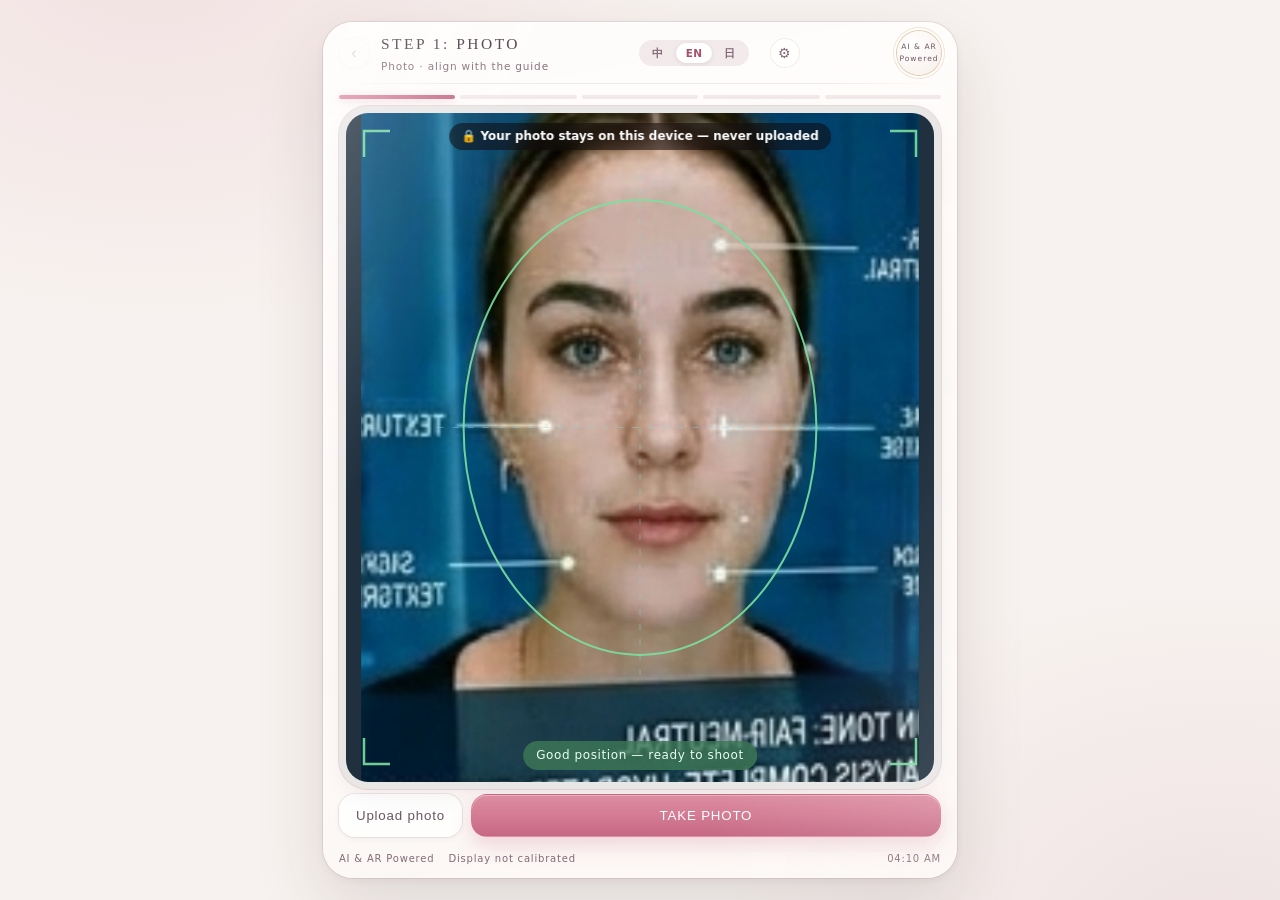
==== commit 9e3bdbd9: "從女性用戶情境出發：今天要去哪（一次配好畫法）、隱私說明、全臉地圖、✗／✓ 對照圖、深淺量表與左右平衡、建議附教學小技巧、最後一頁快速跳轉 Co-Authored-By: Claude Fable 5" ====
--- a/_camtest.html
+++ b/_camtest.html
@@ -52,6 +52,7 @@
           <canvas id="guide"></canvas>
           <div id="count" hidden></div>
           <div id="hint" data-i18n="hint.starting">正在啟動鏡頭…</div>
+          <div class="privacy-chip" data-i18n="privacy.chip">🔒 照片只在這台裝置處理，不會上傳</div>
         </div>
         <div class="err" id="cam-err" hidden></div>
       </section>
--- a/main.css
+++ b/main.css
@@ -2284,3 +2284,115 @@
 .teach-cap span { flex:none; font-variant-numeric:tabular-nums; opacity:.8; }
 @media (prefers-reduced-motion: reduce) { .teach .steps li.on::after, .teach .step-ctl.ready .turn { animation:none; } }
 #s4.teach-mode > .frame > canvas#ar { transition:none; }
+/* ── 教學動畫：字幕兩行（步驟＋手法），慢速、暫停、語音 ── */
+.teach-cap { flex-direction:column; align-items:stretch; gap:4px; padding:6px 8px 6px 10px; }
+.teach-cap .l1 { display:flex; align-items:center; gap:6px; min-width:0; }
+.teach-cap .l1 .tx { min-width:0; }
+.teach-cap .l2 { display:flex; align-items:center; justify-content:space-between; gap:6px; }
+.teach-cap .mo { display:inline-flex; align-items:center; gap:4px; padding:1px 8px 1px 5px; border-radius:9px; font-size:12px; color:#3a2a30; background:#fff; }
+.teach-cap .mo svg { width:16px; height:16px; color:var(--primary-2); }
+.teach-cap .btns { display:flex; gap:4px; }
+.teach-cap .btns button { width:32px; height:28px; padding:0; border:0; border-radius:9px; font-size:14px; line-height:28px; cursor:pointer; background:rgba(255,255,255,.18); color:#fff; }
+.teach-cap .btns button.on { background:#fff; }
+.teach .steps .tx small { display:flex; align-items:center; gap:3px; margin-top:1px; font-size:11px; font-weight:600; color:var(--ink-3); }
+.teach .steps .tx small svg { width:13px; height:13px; }
+.teach .steps li.on .tx small { color:var(--primary-2); }
+#s4.demo-paused .teach .steps li.on::after { animation-play-state:paused; }
+.teach .mistake { display:grid; gap:3px; padding:7px 10px; border-radius:12px; background:#fff; box-shadow:0 0 0 1px var(--line); font-size:12.5px; line-height:1.4; }
+.teach .mistake p { display:flex; gap:6px; margin:0; }
+.teach .mistake b { flex:none; display:grid; place-items:center; width:18px; height:18px; border-radius:50%; font-size:11px; color:#fff; }
+.teach .mistake .x b { background:#c0505c; }
+.teach .mistake .o b { background:#2f8a62; }
+/* ── 圖解：每一步一格（參考小紅書圖解版）── */
+.teach .formula { margin:0; font-size:12.5px; color:var(--ink-2, #5a4650); }
+.teach .formula b { margin-right:6px; padding:1px 7px; border-radius:8px; font-size:11px; color:#fff; background:#5b3944; }
+.teach .steps.grid { grid-template-columns:repeat(2, minmax(0, 1fr)); gap:8px; }
+.teach .steps.grid li { display:block; padding:0 0 6px; }
+.teach .steps.grid figure { position:relative; margin:0; }
+.teach .steps.grid img { display:block; width:100%; aspect-ratio:4 / 3; object-fit:cover; border-radius:12px 12px 0 0; }
+.teach .steps.grid .num { position:absolute; left:6px; top:6px; display:grid; place-items:center; width:22px; height:22px; border-radius:50%; font-size:12px; font-weight:800; color:#fff; background:#c94f7c; }
+.teach .steps.grid .verb { position:absolute; left:32px; top:5px; font-size:15px; font-weight:900; color:#fff; text-shadow:0 1px 3px rgba(40,20,28,.8), 0 0 8px rgba(40,20,28,.5); }
+.teach .steps.grid .fin .verb { left:8px; }
+.teach .steps.grid .tl { position:absolute; right:6px; bottom:6px; display:grid; place-items:center; width:26px; height:26px; border-radius:50%; background:#fff; }
+.teach .steps.grid .tl svg { width:18px; height:18px; color:#c94f7c; }
+.teach .steps.grid .tx { display:block; padding:5px 8px 0; font-size:12px; line-height:1.35; }
+.teach .steps.grid li.done .num { background:#2f8a62; font-size:0; }
+.teach .steps.grid li.done .num::after { content:'✓'; font-size:12px; }
+.teach .steps.grid li.fin { cursor:default; }
+.teach .steps.grid li.fin.done { box-shadow:0 0 0 2px #2f8a62; }
+.save-card { align-self:flex-start; padding:6px 12px; border:1px solid var(--line); border-radius:12px; background:#fff; font-size:12.5px; font-weight:700; color:var(--primary-2); cursor:pointer; }
+/* 最後一頁的指南也是圖解格子 */
+.how .steps-mini { display:grid; grid-template-columns:repeat(3, minmax(0, 1fr)); gap:6px; }
+.how .steps-mini figure { margin:0; }
+.how .steps-mini img { display:block; width:100%; aspect-ratio:4 / 3; object-fit:cover; border-radius:8px; }
+.how .steps-mini figcaption { font-size:11px; line-height:1.3; color:var(--ink-3); }
+.how .steps-mini figcaption b { display:block; color:#3a2a30; }
+/* 練完的分析與建議 */
+.advice { display:grid; gap:6px; padding:10px; border-radius:14px; background:#fff; box-shadow:0 0 0 1px var(--line); }
+.advice h4 { margin:0; font-size:14px; }
+.adv-row { display:flex; gap:8px; align-items:flex-start; font-size:13px; line-height:1.45; }
+.adv-row img { flex:none; width:72px; aspect-ratio:4 / 3; object-fit:cover; border-radius:8px; }
+.adv-row p { margin:0; }
+.adv-row small { display:block; font-size:11px; color:var(--ink-3); }
+.adv-row .again { margin-top:4px; padding:3px 10px; border:0; border-radius:10px; font-size:12px; font-weight:700; color:#fff; cursor:pointer; background:var(--primary-2); }
+#grow-body .advice { margin-bottom:10px; }
+/* ── 眼影畫法選擇 ── */
+.teach .emethods { display:flex; flex-wrap:wrap; align-items:center; gap:5px; }
+.teach .emethods .lb { font-size:12px; font-weight:700; color:var(--ink-3); margin-right:2px; }
+.teach .emethods button { padding:4px 10px; border:1px solid var(--line); border-radius:12px; background:#fff; font-size:12.5px; font-weight:700; color:var(--ink-2, #5a4650); cursor:pointer; }
+.teach .emethods button.on { color:#fff; border-color:transparent; background:#5b3944; }
+.teach-cap .btns button.on { color:#5b3944; }
+/* ── 精簡的圖解：三欄一樣大，只有圖與大字；這一步的說明在鏡子的字幕上 ── */
+.teach .steps.grid { grid-template-columns:repeat(3, minmax(0, 1fr)); gap:6px; }
+.teach .steps.grid li:not(.on) .tx { display:none; }
+.teach .steps.grid li .tx { display:none; }
+.teach .steps.grid li { padding:0; }
+.teach .steps.grid img { border-radius:12px; }
+.teach .steps.grid .verb { font-size:13px; left:28px; }
+.teach .steps.grid .tl { width:22px; height:22px; }
+.teach .steps.grid .tl svg { width:15px; height:15px; }
+/* ── 情境、全臉地圖、對照圖、深淺量表、最後一頁的跳轉 ── */
+.privacy-chip { position:absolute; left:50%; top:10px; transform:translateX(-50%); z-index:4; max-width:calc(100% - 24px); padding:4px 12px; border-radius:14px; font-size:12px; font-weight:700; color:#fff; background:rgba(18,10,14,.55); -webkit-backdrop-filter:blur(6px); backdrop-filter:blur(6px); white-space:nowrap; overflow:hidden; text-overflow:ellipsis; }
+.teach .scenes { display:grid; grid-template-columns:repeat(2, minmax(0, 1fr)); gap:6px; }
+.teach .scenes button { display:grid; gap:1px; padding:8px 10px; text-align:left; border:1.5px solid var(--line); border-radius:14px; background:#fff; color:#3a2a30; cursor:pointer; }
+.teach .scenes b { font-size:14px; }
+.teach .scenes small { font-size:11.5px; color:var(--ink-3); }
+.teach .scenes button.on { border-color:var(--primary-2); background:var(--tint-2, #fff5f7); }
+.teach .scene-sum { display:flex; flex-wrap:wrap; gap:4px 10px; align-items:center; font-size:12.5px; }
+.teach .scene-sum i { font-style:normal; color:var(--ink-3); margin-right:4px; }
+.teach .scene-sum em { font-style:normal; font-weight:700; color:var(--primary-2); margin-left:auto; }
+.facemap { margin:0; border-radius:14px; overflow:hidden; background:#fff; box-shadow:0 0 0 1px var(--line); }
+.facemap img { display:block; width:100%; }
+.facemap figcaption { display:flex; flex-wrap:wrap; gap:5px; padding:8px; }
+.facemap .leg { display:inline-flex; align-items:center; gap:5px; padding:3px 9px 3px 4px; border:0; border-radius:12px; font-size:12.5px; font-weight:700; color:#3a2a30; background:var(--line); }
+button.leg { cursor:pointer; }
+.facemap .leg b { display:grid; place-items:center; width:18px; height:18px; border-radius:50%; font-size:11px; color:#5b3944; background:#fff; }
+.facemap .leg i { width:12px; height:12px; border-radius:50%; }
+.teach .cmp { display:grid; grid-template-columns:repeat(2, minmax(0, 1fr)); gap:6px; }
+.teach .cmp figure { margin:0; border-radius:12px; overflow:hidden; background:#fff; }
+.teach .cmp img { display:block; width:100%; aspect-ratio:4 / 3; object-fit:cover; }
+.teach .cmp figcaption { display:flex; gap:5px; align-items:center; padding:5px 8px; font-size:12px; font-weight:700; line-height:1.3; }
+.teach .cmp b { flex:none; display:grid; place-items:center; width:18px; height:18px; border-radius:50%; font-size:11px; color:#fff; }
+.teach .cmp .x { box-shadow:0 0 0 2px #c0505c; } .teach .cmp .x b { background:#c0505c; }
+.teach .cmp .o { box-shadow:0 0 0 2px #2f8a62; } .teach .cmp .o b { background:#2f8a62; }
+.meters { display:grid; gap:8px; }
+.meter { padding:9px 11px; border-radius:14px; background:#fff; box-shadow:0 0 0 1px var(--line); }
+.meter .hd { display:flex; align-items:baseline; gap:8px; font-size:13px; }
+.meter .sc { font-size:19px; font-weight:800; font-variant-numeric:tabular-nums; }
+.meter .hd em { font-style:normal; font-size:12px; color:var(--ink-3); font-variant-numeric:tabular-nums; }
+.meter .lv { margin-left:auto; padding:1px 9px; border-radius:9px; font-size:12px; font-weight:700; color:#3a2a30; background:var(--line); }
+.meter .lv.good { color:#14402e; background:#c5ecd9; }
+.meter .track { position:relative; height:10px; margin-top:8px; border-radius:5px; background:var(--line); }
+.meter .okz { position:absolute; top:0; bottom:0; border-radius:5px; background:#c5ecd9; }
+.meter .mk { position:absolute; top:50%; width:16px; height:16px; margin:-8px 0 0 -8px; border-radius:50%; background:var(--primary-2); box-shadow:0 0 0 2px #fff, 0 1px 3px rgba(0,0,0,.3); }
+.meter .ends { display:flex; justify-content:space-between; margin-top:4px; font-size:11px; color:var(--ink-3); }
+.meter .lr { display:grid; grid-template-columns:repeat(2, minmax(0, 1fr)); gap:10px; margin-top:6px; font-size:11px; color:var(--ink-3); }
+.meter .lr span { display:flex; align-items:center; gap:6px; }
+.meter .lr i { flex:1; height:6px; border-radius:3px; background:var(--line); overflow:hidden; }
+.meter .lr u { display:block; height:100%; border-radius:3px; background:var(--primary-2); }
+.adv-row .tip { margin-top:2px; font-size:12px; color:var(--ink-2, #5a4650); }
+.advice .adv-src { margin:0; font-size:11px; color:var(--ink-3); }
+.s5-nav { position:sticky; top:0; z-index:5; display:flex; gap:6px; overflow-x:auto; scrollbar-width:none; margin:0 0 12px; padding:6px 0; background:rgba(249,244,242,.92); -webkit-backdrop-filter:blur(8px); backdrop-filter:blur(8px); flex:none; }
+.s5-nav::-webkit-scrollbar { display:none; }
+.s5-nav button { flex:none; padding:5px 12px; border:1px solid var(--line); border-radius:14px; background:#fff; font-size:12.5px; font-weight:700; color:var(--primary-2); cursor:pointer; }
+#s5-how .facemap { margin-bottom:12px; }
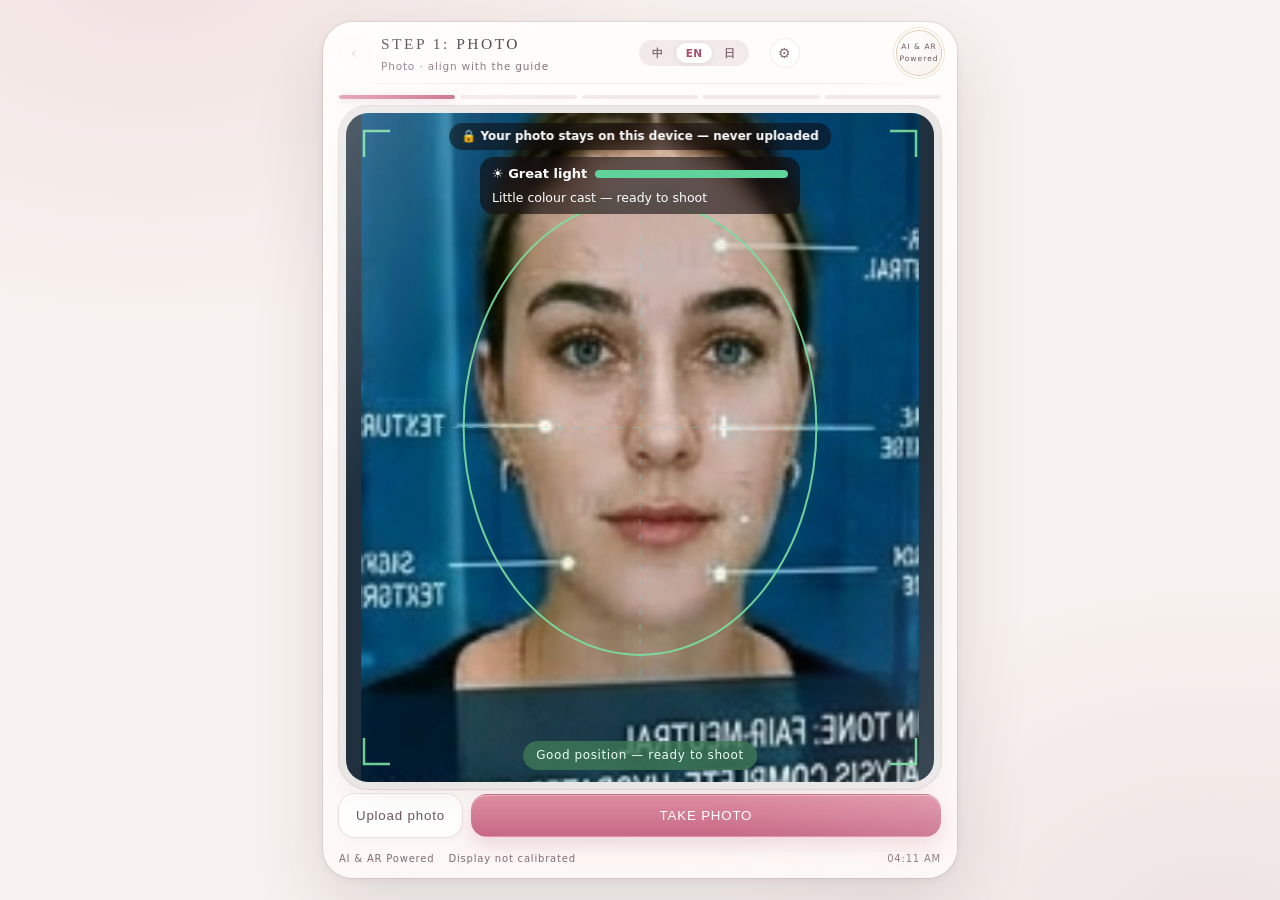
==== commit a2fa297b: "教學滿版＋完成圖；拍照前環境光檢查（色偏、亮度、均勻，邊移動邊回饋）；手勢動畫；簡單工具為主並記住手邊的工具 Co-Authored-By: Claude Fable 5.2 <noreply@ant" ====
--- a/_camtest.html
+++ b/_camtest.html
@@ -53,6 +53,7 @@
           <div id="count" hidden></div>
           <div id="hint" data-i18n="hint.starting">正在啟動鏡頭…</div>
           <div class="privacy-chip" data-i18n="privacy.chip">🔒 照片只在這台裝置處理，不會上傳</div>
+          <div class="light-meter" id="light" hidden></div>
         </div>
         <div class="err" id="cam-err" hidden></div>
       </section>
--- a/main.css
+++ b/main.css
@@ -2396,3 +2396,97 @@
 .s5-nav::-webkit-scrollbar { display:none; }
 .s5-nav button { flex:none; padding:5px 12px; border:1px solid var(--line); border-radius:14px; background:#fff; font-size:12.5px; font-weight:700; color:var(--primary-2); cursor:pointer; }
 #s5-how .facemap { margin-bottom:12px; }
+/* ── 自己畫的工具組：用什麼塗、暈染、卸妝、粗細四段、鏡像、對比 ── */
+.pb-kits { gap:5px; overflow-x:auto; scrollbar-width:none; }
+.pb-kits::-webkit-scrollbar { display:none; }
+.pb-kit { flex:1 0 auto; display:flex; align-items:center; justify-content:center; gap:4px; min-width:0; padding:5px 8px; border:1px solid var(--line); border-radius:12px; background:#fff; font-size:12px; font-weight:700; color:var(--ink-2, #5a4650); cursor:pointer; }
+.pb-kit svg { flex:none; width:20px; height:20px; color:var(--primary-2); }
+.pb-kit.on { color:#fff; border-color:transparent; background:linear-gradient(180deg, var(--primary-1), var(--primary-2)); }
+.pb-kit.on svg { color:#fff; }
+.pb-mode { flex:0 0 auto; background:var(--tint-2, #fff5f7); }
+.pb-sizes { flex:none; display:flex; gap:3px; }
+.pb-dot { display:grid; place-items:center; width:28px; height:28px; padding:0; border:1px solid var(--line); border-radius:50%; background:#fff; cursor:pointer; }
+.pb-dot i { width:var(--d); height:var(--d); border-radius:50%; background:var(--ink-2, #5a4650); }
+.pb-dot.on { border-color:var(--primary-2); box-shadow:0 0 0 2px rgba(201,79,124,.25); }
+.pb-dot.on i { background:var(--primary-2); }
+.pb-tog { flex:none; padding:5px 9px; border:1px solid var(--line); border-radius:12px; background:#fff; font-size:12px; font-weight:700; color:var(--ink-2, #5a4650); cursor:pointer; touch-action:none; user-select:none; -webkit-user-select:none; }
+.pb-tog.on { color:#fff; border-color:transparent; background:#5b3944; }
+.pb-hint { font-size:11.5px; line-height:1.4; color:var(--ink-2, #5a4650); }
+.pb-hint b { margin-right:6px; padding:1px 7px; border-radius:8px; font-size:11px; color:#fff; background:#5b3944; }
+.pb-scroll { flex:1; min-width:0; overflow-x:auto; scrollbar-width:none; }
+.pb-scroll::-webkit-scrollbar { display:none; }
+.pb-scroll > *, .pb-done { flex:none; white-space:nowrap; }
+.pb-scroll .pb-wipe { margin-left:0; }
+/* ── 教學滿版：鏡子鋪滿整個畫面，教學面板浮在下方（可以收合）；右上角是完成圖 ── */
+#s4.teach-mode { --teach-h:44%; }
+#s4.teach-mode[data-ch="info"] { --teach-h:62%; }
+#s4.teach-mode.teach-mini { --teach-h:104px; }
+#s4.teach-mode > .frame { bottom:0; height:auto; }
+.teach { top:auto; height:var(--teach-h); z-index:7; padding:0 10px 8px; border-radius:20px 20px 0 0; background:rgba(253,247,248,.9); -webkit-backdrop-filter:blur(14px); backdrop-filter:blur(14px); box-shadow:0 -6px 24px rgba(40,20,28,.2); transition:height .25s ease; }
+#s4.teach-mini .teach { overflow:hidden; }
+.teach-grip { flex:none; align-self:center; width:64px; height:18px; margin-bottom:-6px; padding:0; border:0; background:none; cursor:pointer; }
+.teach-grip::before { content:''; display:block; width:38px; height:4px; margin:7px auto; border-radius:2px; background:var(--ink-3); opacity:.5; }
+#s4.teach-mode .teach-cap { bottom:calc(var(--teach-h) + 8px); transition:bottom .25s ease; }
+.teach-target { cursor:pointer; transition:width .2s ease; }
+.teach-target.big { width:72%; }
+.teach-target span { font-size:11px; padding:1px 7px; }
+@media (prefers-reduced-motion: reduce) { .teach, #s4.teach-mode .teach-cap, .teach-target { transition:none; } }
+/* ── 拍照前的環境光量表 ── */
+.light-meter { position:absolute; left:50%; top:44px; transform:translateX(-50%); z-index:4; width:min(88%, 320px); padding:7px 12px 8px; border-radius:14px; color:#fff; background:rgba(18,10,14,.6); -webkit-backdrop-filter:blur(8px); backdrop-filter:blur(8px); }
+.light-meter[hidden] { display:none; }
+.light-meter .lm-top { display:flex; align-items:center; gap:8px; }
+.light-meter b { flex:none; font-size:13px; }
+.light-meter .lm-bar { flex:1; height:8px; border-radius:4px; background:rgba(255,255,255,.25); overflow:hidden; }
+.light-meter .lm-bar i { display:block; height:100%; border-radius:4px; background:#f0b64a; transition:width .4s ease; }
+.light-meter[data-level="good"] .lm-bar i { background:#5fd39a; }
+.light-meter[data-level="poor"] .lm-bar i { background:#ff7a8c; }
+.light-meter p { margin:4px 0 0; font-size:12.5px; line-height:1.4; }
+.light-meter em { display:block; font-style:normal; font-weight:800; }
+.light-meter em.up { color:#8ff0bd; }
+.light-meter em.down { color:#ffc2ca; }
+@media (prefers-reduced-motion: reduce) { .light-meter .lm-bar i { transition:none; } }
+/* ── 手勢：握法與動作的小動畫 ── */
+.gest { display:block; width:100%; height:auto; }
+.gest .sk { fill:none; stroke:#e0b9a8; stroke-width:3; stroke-linecap:round; }
+.gest .hl { fill:none; stroke:#5b3944; stroke-width:3.2; stroke-linecap:round; }
+.gest .br { fill:#c94f7c; }
+.gest .hd { fill:#f3cdb8; stroke:#c9957e; stroke-width:1.2; }
+.gest .fg { fill:none; stroke:#f3cdb8; stroke-width:11; stroke-linecap:round; }
+.gest .nail { fill:#fbe9e2; stroke:#c9957e; stroke-width:.8; }
+.gest .pk { fill:none; stroke:#f3cdb8; stroke-width:5; stroke-linecap:round; }
+.gest .sp { fill:#f6b3c4; stroke:#d98aa2; stroke-width:1.2; }
+.gest .ar { fill:none; stroke:#c94f7c; stroke-width:1.8; stroke-linecap:round; stroke-linejoin:round; }
+.gest .rip { fill:none; stroke:#c94f7c; stroke-width:1.6; opacity:0; transform-box:fill-box; transform-origin:center; }
+.gest .mv { animation:g-tap 1.4s ease-in-out infinite; }
+.g-tap .rip { animation:g-rip 1.4s ease-out infinite; }
+.g-stipple .mv { animation:g-stipple 2.2s ease-in-out infinite; }
+.g-wiper .mv { animation:g-wiper 1.2s ease-in-out infinite; }
+.g-sweep .mv { animation:g-sweep 1.6s ease-in-out infinite; }
+.g-line .mv { animation:g-line 2.4s ease-in-out infinite; }
+.g-circle .mv { animation:g-circle 1.3s linear infinite; }
+@keyframes g-tap { 0%, 100% { transform:translateY(-9px); } 45%, 58% { transform:translateY(0); } }
+@keyframes g-rip { 0%, 44% { opacity:0; transform:scale(.6); } 50% { opacity:.9; transform:scale(1); } 100% { opacity:0; transform:scale(2.4); } }
+@keyframes g-stipple { 0% { transform:translate(-14px,-6px); } 12% { transform:translate(-14px,0); } 25% { transform:translate(-5px,-6px); } 37% { transform:translate(-5px,0); } 50% { transform:translate(5px,-6px); } 62% { transform:translate(5px,0); } 75% { transform:translate(14px,-6px); } 87% { transform:translate(14px,0); } 100% { transform:translate(-14px,-6px); } }
+@keyframes g-wiper { 0%, 100% { transform:translateX(-13px); } 50% { transform:translateX(13px); } }
+@keyframes g-sweep { 0% { transform:translate(-14px,2px); opacity:1; } 70% { transform:translate(14px,-3px); opacity:1; } 86% { transform:translate(19px,-10px); opacity:0; } 100% { transform:translate(-14px,2px); opacity:0; } }
+@keyframes g-line { 0%, 10% { transform:translateX(-14px); } 30%, 40% { transform:translateX(-5px); } 60%, 70% { transform:translateX(5px); } 90%, 100% { transform:translateX(14px); } }
+@keyframes g-circle { 0% { transform:translate(6px,0); } 25% { transform:translate(0,-4px); } 50% { transform:translate(-6px,0); } 75% { transform:translate(0,4px); } 100% { transform:translate(6px,0); } }
+#s4.demo-paused .gest .mv, #s4.demo-paused .gest .rip { animation-play-state:paused; }
+@media (prefers-reduced-motion: reduce) { .gest .mv, .gest .rip { animation:none; } }
+.gest-card { display:grid; grid-template-columns:92px minmax(0, 1fr); gap:10px; align-items:center; padding:6px 10px; border-radius:14px; background:#fff; box-shadow:0 0 0 1px var(--line); font-size:12.5px; line-height:1.4; }
+.gest-card:empty { display:none; }
+.gest-card b { display:inline-block; margin-bottom:2px; padding:1px 8px; border-radius:8px; font-size:11px; color:#fff; background:#5b3944; }
+.gest-card p { margin:0; }
+.gest-card .press { display:inline-flex; align-items:center; gap:3px; margin-top:3px; font-size:11.5px; color:var(--ink-3); }
+.gest-card .press i { width:8px; height:8px; border-radius:50%; background:var(--line); }
+.gest-card .press i.on { background:var(--primary-2); }
+.teach-cap { flex-direction:row; align-items:center; gap:8px; }
+.teach-cap .gs { flex:none; width:58px; padding:2px; border-radius:10px; background:rgba(255,255,255,.94); }
+.teach-cap .tx2 { flex:1; min-width:0; display:grid; gap:4px; }
+/* ── 手邊的工具：簡單工具在前、刷具在後；一鍵設定 ── */
+.tool-presets { display:flex; gap:6px; }
+.tool-presets button { flex:1; padding:7px 6px; border:1px solid var(--line); border-radius:12px; background:#fff; font-size:13px; font-weight:700; color:var(--ink-2, #5a4650); cursor:pointer; }
+.tool-presets button.on { color:#fff; border-color:transparent; background:#5b3944; }
+.teach .tool-group { margin:2px 0 -2px; font-size:12px; font-weight:800; color:var(--ink-3); }
+.tool.fixed { cursor:default; opacity:1; background:var(--tint-2, #fff5f7); }
+.tool.fixed i { color:var(--ink-3); }
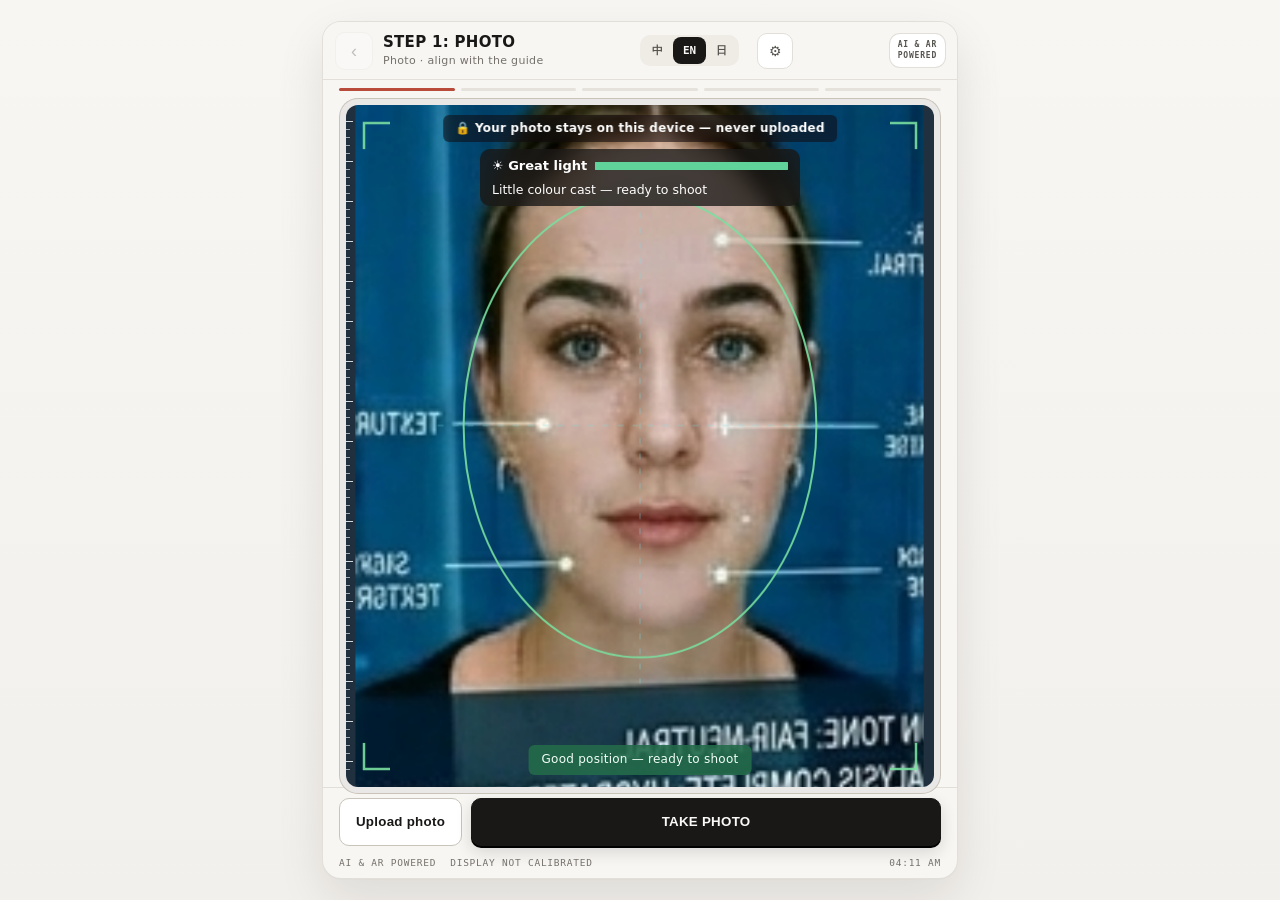
==== commit 91c6f0d7: "介面大改版 Tactile Atelier（設計方向與規格由 Gemini 提出）：雪花石白底、墨色文字與主要按鈕、赤陶色只標選中；細線取代光暈與玻璃；等寬數字；招牌是取景框角標與刻度尺；五種配色重做" ====
--- a/_camtest.html
+++ b/_camtest.html
@@ -8,7 +8,7 @@
 <meta name="description" content="AI 美妝教學與 AR 試妝：用手機鏡頭看化妝前後，AI 問答教你用什麼化妝品、工具、手法，沒有工具也能畫。可安裝、可離線。">
 <meta name="keywords" content="AI 美妝教學, 化妝教學, AR 試妝, 虛擬試妝, 新手化妝, 沒有工具化妝, AI makeup tutorial, virtual makeup try-on, AIメイク, メイクレッスン">
 <link rel="manifest" href="manifest.webmanifest">
-<meta name="theme-color" content="#c66884">
+<meta name="theme-color" content="#f7f6f3">
 <meta name="mobile-web-app-capable" content="yes">
 <meta name="apple-mobile-web-app-capable" content="yes">
 <meta name="apple-mobile-web-app-title" content="LUCID 美妝鏡">
--- a/main.css
+++ b/main.css
@@ -3,37 +3,44 @@
    深色模式與 RWD 只改變數值，不重寫任何 layout 規則。 */
 
 :root {
-  /* 柔和女性向：暖米白打底，玫瑰粉當重點色，金屬件走香檳金。
-     一個例外：**影像框內一律是中性灰**（--neutral）。粉色包圍會讓人
-     把口紅顏色看偏（同時對比效應），試色的可信度就是這樣掉的 ——
-     整台機器的價值來自「顏色可信」，這一點不能為了好看讓步。 */
-  --cream-0:#fbf5f3; --cream-1:#fffdfc; --cream-2:#f8eeec; --cream-3:#f2e0e0;
-  --rose:#d1738c; --rose-soft:#a95069; --rose-dim:rgba(209,115,140,.34);
-  --gold:#9c7340;
-  --ink:#453640; --ink-2:#6b5560; --ink-3:#826a76;
-  --ok:#4b9268; --warn:#a9752a;
-  --radius:22px; --radius-sm:15px;
-  --rail-w:300px; --bar-h:62px;
-  --glass:rgba(255,252,251,.84);
-  --line:rgba(190,152,163,.34);
-  --glow:0 0 0 1px var(--line), 0 10px 32px rgba(var(--glow-rgb),.18), inset 0 1px 0 rgba(255,255,255,.75);
-  --neutral:#e9e6e6;      /* 影像框的中性底，判色不受粉色干擾 */
-  --onImage:rgba(74,52,60,.78);   /* 疊在照片上的膠囊底色 */
-  /* 以下是原本散落在各處、寫死的粉色系。抽成變數，換配色才不會殘留粉紅。
-     *-rgb 是給 rgba(var(--x-rgb), .3) 用的「不含透明度」的三個數字。 */
-  --rose-rgb:209,115,140;
-  --tint:#fdeef1; --tint-2:#fbe6ea; --tint-3:#f6dfe4;   /* 選中狀態的淡底色 */
-  --line-rgb:190,152,163;
-  --glow-rgb:196,146,162; --drop-rgb:184,132,150;       /* 外框光暈、大投影 */
-  --shadow-rgb:150,110,120;                             /* 小元件投影 */
-  --edge-rgb:120,90,100;                                /* 色票外框細線 */
-  --ink-rgb:90,60,70;                                   /* 深色內陰影 */
-  --bg-1:#fbe4ea; --bg-2:#f7ebdd; --bg-3:#fdf8f6; --bg-4:#f7ece9;   /* 頁面背景的光暈 */
-  --radius-lg:30px;
-  --primary-1:#e08fa4; --primary-2:#c66884; --primary-rgb:198,104,132;   /* 主要按鈕 */
-  --card-1:#fdf4f2; --card-2:#f6e7e6; --boot-1:#fdf6f4; --boot-2:#f7e9e6;
-  --orb-1:#fff0f5; --orb-2:#f6b3ca; --orb-3:#d47f9f;                    /* 完成頁的裝飾圓球 */
-  --on-image-hi:#ffd9e2; --bar-lo:#f0b3c2; --star-off-rgb:170,140,150;
+  /* Tactile Atelier（2026-11，設計方向由 Gemini 提出）：
+     雪花石白打底、墨色文字與主要按鈕、赤陶色只用在「選中／進行中」。
+     粉紅光暈與玻璃感拿掉，改成細線邊框與很淡的陰影；數字用等寬字。
+     不變的一點：**影像框內與四周一律是中性色**（--neutral）。顏色包圍會讓人
+     把口紅顏色看偏（同時對比效應）—— 整台機器的價值來自「顏色可信」。
+     變數名稱沿用舊的（--rose = 重點色、--cream-* = 底色四階），所以全站一起換。 */
+  --cream-0:#f7f6f3; --cream-1:#ffffff; --cream-2:#efece6; --cream-3:#e5e2dc;
+  --rose:#b84a39; --rose-soft:#963627; --rose-dim:rgba(184,74,57,.36);
+  --gold:#7d5a1e;
+  --ink:#191817; --ink-2:#57544f; --ink-3:#75716b;
+  --ok:#246b4b; --warn:#9e5e14;
+  --radius:12px; --radius-sm:10px;
+  --rail-w:300px; --bar-h:58px;
+  --glass:rgba(250,249,247,.94);
+  --line:#e2dfd8;
+  --glow:0 0 0 1px var(--line), 0 1px 2px rgba(25,24,23,.05);
+  --neutral:#e9e8e6;      /* 影像框的中性底，判色不受重點色干擾 */
+  --onImage:rgba(25,24,23,.78);   /* 疊在照片上的膠囊底色 */
+  /* *-rgb 是給 rgba(var(--x-rgb), .3) 用的「不含透明度」的三個數字。 */
+  --rose-rgb:184,74,57;
+  --tint:#f9ece9; --tint-2:#f5e0db; --tint-3:#f0d3cd;   /* 選中狀態的淡底色 */
+  --line-rgb:176,170,158;
+  --glow-rgb:110,106,98; --drop-rgb:70,66,60;           /* 外框、大投影（中性灰，不帶顏色） */
+  --shadow-rgb:60,57,52;                                /* 小元件投影 */
+  --edge-rgb:60,57,52;                                  /* 色票外框細線 */
+  --ink-rgb:25,24,23;                                   /* 深色內陰影 */
+  --bg-1:#f7f6f3; --bg-2:#f2f0ec; --bg-3:#f7f6f3; --bg-4:#f2f0ec;   /* 頁面背景：幾乎是平的 */
+  --radius-lg:18px;
+  --primary-1:#2b2927; --primary-2:#191817; --primary-rgb:25,24,23;   /* 主要按鈕：墨色 */
+  --card-1:#ffffff; --card-2:#faf9f7; --boot-1:#f7f6f3; --boot-2:#efece6;
+  --orb-1:#fdf5f2; --orb-2:#e3b3a9; --orb-3:#b84a39;                  /* 完成頁的裝飾圓球 */
+  --on-image-hi:#ffd9cf; --bar-lo:#e3b3a9; --star-off-rgb:150,145,136;
+  /* 這一版新增的 */
+  --line-strong:#c9c4ba;                                              /* 次要按鈕、刻度的線 */
+  --shadow-float:0 8px 24px rgba(25,24,23,.12), 0 1px 2px rgba(25,24,23,.08);
+  --shadow-press:inset 0 2px 4px rgba(25,24,23,.16);
+  --font-num:ui-monospace,"SF Mono",Menlo,Consolas,monospace;
+  --tick:repeating-linear-gradient(90deg, var(--line-strong) 0 1px, transparent 1px 8px);   /* 刻度尺 */
   color-scheme: light;
 }
 
@@ -239,13 +246,13 @@
 /* 眼影盤：四格 */
 .obj.palette { width:104px; height:60px; border-radius:7px; padding:7px;
   display:grid; grid-template-columns:repeat(4,1fr); gap:4px;
-  background:linear-gradient(150deg,#fbf1ee,#e6d2d0);
+  background:linear-gradient(150deg,#f4f2ee,#e2dfd8);
   box-shadow:0 6px 18px rgba(var(--shadow-rgb),.24), inset 0 1px 0 rgba(255,255,255,.85); }
 .obj.palette i { border-radius:4px; box-shadow:inset 0 0 0 1px rgba(var(--ink-rgb),.16); }
 
 /* 腮紅粉餅：圓盒 */
 .obj.compact { width:74px; height:74px; border-radius:50%; padding:8px;
-  background:linear-gradient(150deg,#fbf1ee,#e6d2d0);
+  background:linear-gradient(150deg,#f4f2ee,#e2dfd8);
   box-shadow:0 6px 18px rgba(var(--shadow-rgb),.24), inset 0 1px 0 rgba(255,255,255,.85); }
 .obj.compact i { display:block; width:100%; height:100%; border-radius:50%;
   box-shadow:inset 0 0 10px rgba(var(--ink-rgb),.22); }
@@ -666,48 +673,40 @@
    --neutral（影像框的中性灰）、商品色票、AR 上妝顏色。
    粉色或綠色包圍會讓人把口紅顏色看偏（同時對比效應），
    整台機器的價值來自「顏色可信」，配色不能拿這個去換。 */
-:root[data-theme="gold"] {
-  --primary-1:#d0a970; --primary-2:#a87d43; --primary-rgb:168,125,67; --card-1:#fffdf9; --card-2:#f5eee3; --boot-1:#fffdf9; --boot-2:#f5eee3; --orb-1:#fff8ec; --orb-2:#e8cfa3; --orb-3:#b38850; --on-image-hi:#f6e6c8; --bar-lo:#e8d3ae; --star-off-rgb:150,130,100;
-  --cream-0:#fbf7f1; --cream-1:#fffdf9; --cream-2:#f5eee3; --cream-3:#ecdfcb;
-  --rose:#b38850; --rose-soft:#86632f; --rose-dim:rgba(179,136,80,.34); --rose-rgb:179,136,80;
-  --gold:#8a6a3c; --ink:#43382c; --ink-2:#675847; --ink-3:#7f6f5c;
-  --line:rgba(180,158,122,.36); --line-rgb:180,158,122; --glass:rgba(255,253,249,.86);
-  --tint:#f7eedf; --tint-2:#f3e6d0; --tint-3:#eedfc6;
-  --glow-rgb:190,164,124; --drop-rgb:170,140,100; --shadow-rgb:140,115,85; --edge-rgb:115,95,72; --ink-rgb:80,64,46;
-  --bg-1:#f5e8d3; --bg-2:#eee6dc; --bg-3:#fcf9f4; --bg-4:#f2e9dc;
-}
-:root[data-theme="lilac"] {
-  --primary-1:#ab95dc; --primary-2:#7f63bd; --primary-rgb:127,99,189; --card-1:#fdfcff; --card-2:#efebf7; --boot-1:#fdfcff; --boot-2:#efebf7; --orb-1:#f7f3ff; --orb-2:#cdbdf0; --orb-3:#8f74c9; --on-image-hi:#e6dcff; --bar-lo:#cfc0f0; --star-off-rgb:140,130,170;
-  --cream-0:#f7f5fb; --cream-1:#fdfcff; --cream-2:#efebf7; --cream-3:#e3dcf1;
-  --rose:#8f74c9; --rose-soft:#65499e; --rose-dim:rgba(143,116,201,.34); --rose-rgb:143,116,201;
-  --gold:#7d6aa0; --ink:#3b3450; --ink-2:#5b5372; --ink-3:#736b8a;
-  --line:rgba(160,148,192,.36); --line-rgb:160,148,192; --glass:rgba(253,252,255,.86);
-  --tint:#efeafb; --tint-2:#e8e0f8; --tint-3:#e0d6f4;
-  --glow-rgb:160,142,200; --drop-rgb:140,122,182; --shadow-rgb:112,98,148; --edge-rgb:92,82,122; --ink-rgb:62,52,88;
-  --bg-1:#e9e1fa; --bg-2:#e3ecf7; --bg-3:#faf9fd; --bg-4:#eeeaf7;
-}
-:root[data-theme="sage"] {
-  --primary-1:#86b59c; --primary-2:#578a70; --primary-rgb:87,138,112; --card-1:#fcfefc; --card-2:#e9f1eb; --boot-1:#fcfefc; --boot-2:#e9f1eb; --orb-1:#f1faf4; --orb-2:#b5d8c4; --orb-3:#5f9479; --on-image-hi:#d4f0df; --bar-lo:#b7d9c5; --star-off-rgb:120,150,135;
-  --cream-0:#f4f8f5; --cream-1:#fcfefc; --cream-2:#e9f1eb; --cream-3:#dbe8df;
-  --rose:#5f9479; --rose-soft:#3f6f56; --rose-dim:rgba(95,148,121,.34); --rose-rgb:95,148,121;
-  --gold:#6f7f5a; --ink:#303f37; --ink-2:#4f6056; --ink-3:#67786f;
-  --line:rgba(136,168,150,.36); --line-rgb:136,168,150; --glass:rgba(252,254,252,.86);
-  --tint:#e7f2eb; --tint-2:#ddeee3; --tint-3:#d3e8da;
-  --glow-rgb:136,172,152; --drop-rgb:116,152,132; --shadow-rgb:92,122,106; --edge-rgb:76,98,86; --ink-rgb:52,68,60;
-  --bg-1:#ddeee3; --bg-2:#efeee0; --bg-3:#f9fcfa; --bg-4:#eaf1ec;
-}
-:root[data-theme="mist"] {
-  --primary-1:#86a7cc; --primary-2:#55799f; --primary-rgb:85,121,159; --card-1:#fcfdfe; --card-2:#e9eff5; --boot-1:#fcfdfe; --boot-2:#e9eff5; --orb-1:#f1f6fc; --orb-2:#b9cde6; --orb-3:#5f86b3; --on-image-hi:#d8e6f7; --bar-lo:#b9cde6; --star-off-rgb:120,140,165;
-  --cream-0:#f4f7fa; --cream-1:#fcfdfe; --cream-2:#e9eff5; --cream-3:#dbe4ee;
-  --rose:#5f86b3; --rose-soft:#3e6390; --rose-dim:rgba(95,134,179,.34); --rose-rgb:95,134,179;
-  --gold:#6c7f99; --ink:#2f3a47; --ink-2:#4d5b6b; --ink-3:#657384;
-  --line:rgba(140,160,186,.36); --line-rgb:140,160,186; --glass:rgba(252,253,254,.86);
-  --tint:#e7eff8; --tint-2:#dde8f5; --tint-3:#d3e1f1;
-  --glow-rgb:140,164,196; --drop-rgb:118,142,176; --shadow-rgb:92,112,140; --edge-rgb:76,92,116; --ink-rgb:50,62,80;
-  --bg-1:#dde8f5; --bg-2:#eef0e8; --bg-3:#f9fbfd; --bg-4:#e9eef4;
+:root[data-theme="gold"] {      /* 琥珀 */
+  --rose:#8a6418; --rose-soft:#6b4c10; --rose-dim:rgba(138,100,24,.36); --rose-rgb:138,100,24;
+  --tint:#f7f0e1; --tint-2:#f0e4c9; --tint-3:#e8d7b0; --orb-1:#fbf6ea; --orb-2:#dcc48e; --orb-3:#8a6418;
+  --on-image-hi:#ffe9b8; --bar-lo:#dcc48e;
+}
+:root[data-theme="lilac"] {     /* 酒紅（Kagami Optic）：底色偏冷的珍珠白 */
+  --rose:#8a2b4c; --rose-soft:#6c1f3a; --rose-dim:rgba(138,43,76,.36); --rose-rgb:138,43,76;
+  --tint:#f7eaef; --tint-2:#efd6de; --tint-3:#e4bcc9; --orb-1:#fbf2f5; --orb-2:#d9a3b5; --orb-3:#8a2b4c;
+  --on-image-hi:#ffd3e0; --bar-lo:#d9a3b5;
+  --cream-0:#f4f5f6; --cream-2:#eceef0; --cream-3:#dfe1e5; --line:#dfe1e5; --line-strong:#c3c7cd; --line-rgb:160,165,174;
+  --ink:#1a1619; --ink-2:#575256; --ink-3:#736d72; --primary-1:#2d272b; --primary-2:#1a1619; --primary-rgb:26,22,25;
+  --bg-1:#f4f5f6; --bg-2:#eef0f2; --bg-3:#f4f5f6; --bg-4:#eef0f2; --boot-1:#f4f5f6; --boot-2:#eceef0; --card-2:#f8f9fa;
+  --glass:rgba(248,249,250,.94);
+}
+:root[data-theme="sage"] {      /* 翡翠（Hinoki Clinic）：粉筆白配植物綠 */
+  --rose:#2e6f56; --rose-soft:#205340; --rose-dim:rgba(46,111,86,.36); --rose-rgb:46,111,86;
+  --tint:#e9f3ee; --tint-2:#d5e7de; --tint-3:#bcd8ca; --orb-1:#f1f8f4; --orb-2:#9dc7b3; --orb-3:#2e6f56;
+  --on-image-hi:#c9f0dc; --bar-lo:#9dc7b3;
+  --cream-0:#f6f6f4; --cream-2:#edeeea; --cream-3:#e1e4e0; --line:#e1e4e0; --line-strong:#c4c9c3; --line-rgb:160,168,160;
+  --ink:#171c19; --ink-2:#505954; --ink-3:#69726d; --primary-1:#27302b; --primary-2:#171c19; --primary-rgb:23,28,25;
+  --bg-1:#f6f6f4; --bg-2:#f0f1ee; --bg-3:#f6f6f4; --bg-4:#f0f1ee; --boot-1:#f6f6f4; --boot-2:#edeeea; --card-2:#f9faf8;
+  --glass:rgba(249,250,248,.94);
+}
+:root[data-theme="mist"] {      /* 靛藍 */
+  --rose:#3f5e8c; --rose-soft:#2d4670; --rose-dim:rgba(63,94,140,.36); --rose-rgb:63,94,140;
+  --tint:#eaf0f7; --tint-2:#d7e2f0; --tint-3:#bfd0e5; --orb-1:#f2f6fb; --orb-2:#a3bad8; --orb-3:#3f5e8c;
+  --on-image-hi:#d3e4ff; --bar-lo:#a3bad8;
+  --cream-0:#f5f6f7; --cream-2:#eceef1; --cream-3:#dfe3e8; --line:#dfe3e8; --line-strong:#c2c8d0; --line-rgb:158,166,178;
+  --ink:#16191e; --ink-2:#4f5762; --ink-3:#69717c; --primary-1:#262b33; --primary-2:#16191e; --primary-rgb:22,25,30;
+  --bg-1:#f5f6f7; --bg-2:#eff1f3; --bg-3:#f5f6f7; --bg-4:#eff1f3; --boot-1:#f5f6f7; --boot-2:#eceef1; --card-2:#f8f9fb;
+  --glass:rgba(248,249,251,.94);
 }
 /* 俐落：圓角收小。只動三個圓角變數，版面尺寸完全不變 */
-:root[data-shape="crisp"] { --radius:10px; --radius-sm:7px; --radius-lg:14px; }
+:root[data-shape="crisp"] { --radius:4px; --radius-sm:3px; --radius-lg:6px; }
 
 /* 設定面板：頁首齒輪按鈕打開，浮在鏡面右上 */
 #set-btn {
@@ -1366,7 +1365,7 @@
   flex:none; min-width:34px; height:34px; padding:0 8px; border-radius:17px; display:grid; place-content:center;
   font:800 12px/1 inherit; color:#fff; background:linear-gradient(180deg, var(--primary-1), var(--primary-2));
 }
-.blk.me .who { background:linear-gradient(180deg, #caa0e0, #9b73c4); }
+.blk.me .who { background:var(--ink-2); }
 .blk h3 { margin:0; font-size:15px; font-weight:700; color:var(--ink); }
 .blk header small { display:block; margin-top:2px; font-size:11px; color:var(--ink-3); }
 .blk .pic { margin:0; border-radius:16px; overflow:hidden; background:var(--neutral); box-shadow:0 0 0 1px var(--line); }
@@ -1377,7 +1376,7 @@
 .blk .it .sw { flex:none; width:26px; height:26px; border-radius:8px; }
 .blk .it .t { flex:1; min-width:0; display:flex; flex-direction:column; gap:2px; }
 .blk .it .t b { font-size:11px; color:var(--ink-3); font-weight:700; }
-.blk .it .t b em { margin-left:6px; padding:1px 6px; border-radius:8px; font-style:normal; font-size:9.5px; color:#fff; background:#9b73c4; }
+.blk .it .t b em { margin-left:6px; padding:1px 6px; border-radius:8px; font-style:normal; font-size:9.5px; color:#fff; background:var(--ink-2); }
 .blk .it .t span { font-size:12px; color:var(--ink); white-space:nowrap; overflow:hidden; text-overflow:ellipsis; }
 .blk .it .p { flex:none; font:700 12px ui-monospace,monospace; color:var(--ink-2); }
 .blk .it .add {
@@ -1618,7 +1617,7 @@
 #adv4 .opts button:hover { background:rgba(18,10,14,.62); transform:translateY(-1px); }
 #adv4 .opts button.more { color:#fff; text-decoration:none; background:rgba(255,255,255,.2); }
 /* 鏡面往上推之後露出來的那一條：直播風格時改成深色，跟底部漸層接起來 */
-#s4:has(.sheet[data-tab="ai"]) > .frame { background:#1b1216; }
+#s4:has(.sheet[data-tab="ai"]) > .frame { background:#161514; }
 @media (max-width:560px) { #bar h1 { font-size:13px; letter-spacing:.05em; } }
 
 /* ══ 對話：直播留言的樣子（沒有底色、沒有外框）═════════════════
@@ -1935,7 +1934,7 @@
 
 /* 第 2 步：臉的位置改由 fitFaceAbove() 依臉部點位算（下面這行只是算好之前的預設）；
    照片縮小時兩側可能露一點底，用深色。選項只排一行、左右滑 —— 跟直播一樣，不會一路往上疊蓋到臉。 */
-#s2 > .frame { background:#1b1216; }
+#s2 > .frame { background:#161514; }
 #s2 > .frame canvas#shot { transition:transform .25s ease; }
 #s2 #adv2 .opts { flex-wrap:nowrap; overflow-x:auto; scrollbar-width:none; margin:0 -10px; padding:2px 10px; }
 #s2 #adv2 .opts::-webkit-scrollbar { display:none; }
@@ -2021,7 +2020,7 @@
 /* AI 接著你的留言回話：掛「回覆 @你」 */
 .msg.ai .bubble .re {
   display:inline-block; margin-right:5px; padding:1px 6px; border-radius:8px; vertical-align:1px;
-  font:800 9.5px/1.4 inherit; color:#fff; background:linear-gradient(90deg, #ff6f91, #ff9ec0); text-shadow:none;
+  font:800 9.5px/1.4 inherit; color:#fff; background:var(--rose); text-shadow:none;
 }
 /* 主播頭像：AI 在打字時一圈圈發亮 */
 .frame .host .av { position:relative; }
@@ -2071,7 +2070,7 @@
 .fx .posebar span i { width:22px; height:22px; border-radius:50%; display:grid; place-content:center; font-style:normal; font-size:13px; background:rgba(255,255,255,.18); }
 .fx .posebar span.now { color:#fff; background:linear-gradient(90deg, rgba(var(--primary-rgb),.95), rgba(var(--primary-rgb),.6)); animation:poseNow 1.2s ease-in-out infinite; }
 .fx .posebar span.done { color:#fff; }
-.fx .posebar span.done i { background:#7ee0b5; color:#14402e; font-weight:900; }
+.fx .posebar span.done i { background:#7ee0b5; color:var(--ok); font-weight:900; }
 @keyframes poseNow { 0%,100% { transform:none; } 50% { transform:scale(1.06); } }
 @media (max-width:560px) { .fx .posebar { top:52px; } .fx .posebar span { font-size:10.5px; padding:3px 8px 3px 4px; } }
 @media (prefers-reduced-motion:reduce) { .fx .shade-toast, .fx .posebar span.now { animation:none; } }
@@ -2112,7 +2111,7 @@
 .qa-tags button { flex:none; padding:5px 10px; border:0; border-radius:14px; font-size:12px; font-weight:700; color:#fff; white-space:nowrap; cursor:pointer;
   background:rgba(18,10,14,.5); -webkit-backdrop-filter:blur(8px); backdrop-filter:blur(8px); box-shadow:0 0 0 1px rgba(255,255,255,.2) inset; }
 .qa-form { display:flex; gap:6px; align-items:center; }
-.qa-input { flex:1; min-width:0; height:38px; padding:0 14px; border:0; border-radius:19px; background:rgba(255,255,255,.95); color:#3a2a30; font-size:16px; outline:none;
+.qa-input { flex:1; min-width:0; height:38px; padding:0 14px; border:0; border-radius:19px; background:rgba(255,255,255,.95); color:var(--ink); font-size:16px; outline:none;
   box-shadow:0 0 0 2px rgba(var(--primary-rgb),.5); }
 .qa-form .send { flex:none; height:38px; padding:0 14px; border:0; border-radius:19px; color:#fff; font-weight:700; cursor:pointer; background:linear-gradient(180deg, var(--primary-1), var(--primary-2)); }
 .qa-form .close { flex:none; width:30px; height:30px; border:0; border-radius:50%; color:#fff; font-size:17px; cursor:pointer; background:rgba(18,10,14,.5); }
@@ -2120,7 +2119,7 @@
 .s5-sec { margin:0 0 18px; }
 .s5-sec > h3 { margin:0 0 8px; font-size:15px; color:var(--ink, #3a2a30); }
 .s5-sec > p, .s5-sec > small { display:block; margin:6px 0 8px; font-size:12px; color:var(--ink-3); }
-.bax { --x:50%; position:relative; width:min(100%, 420px); margin:0 auto; aspect-ratio:4 / 5; border-radius:18px; overflow:hidden; background:#1b1216; }
+.bax { --x:50%; position:relative; width:min(100%, 420px); margin:0 auto; aspect-ratio:4 / 5; border-radius:18px; overflow:hidden; background:#161514; }
 .bax canvas { position:absolute; inset:0; width:100%; height:100%; object-fit:cover; }
 .bax #ba-after { clip-path:inset(0 0 0 var(--x)); }
 .bax .grip { position:absolute; top:0; bottom:0; left:var(--x); width:2px; margin-left:-1px; background:#fff; box-shadow:0 0 6px rgba(0,0,0,.4); pointer-events:none; }
@@ -2171,7 +2170,7 @@
 .teach-nav { display:flex; gap:4px; overflow-x:auto; scrollbar-width:none; }
 .teach-nav::-webkit-scrollbar { display:none; }
 .teach-nav button { flex:none; padding:4px 10px; border:0; border-radius:12px; font-size:12px; font-weight:700; color:var(--ink-3); background:var(--line); cursor:pointer; }
-.teach-nav button.done { color:#14402e; background:#c5ecd9; }
+.teach-nav button.done { color:var(--ok); background:var(--ok-tint); }
 .teach-nav button.on { color:#fff; background:linear-gradient(90deg, var(--primary-1), var(--primary-2)); }
 .tool-grid { display:grid; grid-template-columns:repeat(2, minmax(0, 1fr)); gap:8px; }
 .tool { display:grid; grid-template-columns:34px minmax(0, 1fr); column-gap:8px; align-items:start; padding:9px; text-align:left; border:1.5px solid var(--line); border-radius:14px; background:#fff; color:var(--ink, #3a2a30); cursor:pointer; }
@@ -2195,7 +2194,7 @@
 .part-head { display:flex; justify-content:space-between; gap:6px; flex-wrap:wrap; }
 .tseg { display:inline-flex; padding:2px; border-radius:12px; background:var(--line); }
 .tseg button { padding:4px 11px; border:0; border-radius:10px; background:none; font-size:12.5px; font-weight:700; color:var(--ink-3); cursor:pointer; }
-.tseg button.on { color:#3a2a30; background:#fff; box-shadow:0 1px 3px rgba(0,0,0,.14); }
+.tseg button.on { color:var(--ink); background:#fff; box-shadow:0 1px 3px rgba(0,0,0,.14); }
 .tseg.view button.on { color:#fff; background:linear-gradient(180deg, var(--primary-1), var(--primary-2)); }
 .teach .chips { display:flex; flex-wrap:wrap; gap:5px; }
 .teach .chip { display:inline-flex; align-items:center; gap:5px; padding:2px 9px; border-radius:10px; font-size:12px; font-weight:600; background:var(--line); }
@@ -2262,10 +2261,10 @@
 .teach .steps .n { display:grid; place-items:center; width:22px; height:22px; border-radius:50%; font-size:12px; font-weight:800; color:var(--ink-3); background:var(--line); }
 .teach .steps .ic svg { display:block; width:24px; height:24px; color:var(--ink-3); }
 .teach .steps em { font-style:normal; font-size:10.5px; font-weight:800; color:var(--ink-3); }
-.teach .steps li.on { color:#3a2a30; font-weight:700; box-shadow:0 0 0 2px var(--primary-2); }
+.teach .steps li.on { color:var(--ink); font-weight:700; box-shadow:0 0 0 2px var(--primary-2); }
 .teach .steps li.on .n { color:#fff; background:var(--primary-2); }
 .teach .steps li.on .ic svg { color:var(--primary-2); }
-.teach .steps li.done .n { color:#14402e; background:#c5ecd9; font-size:0; }
+.teach .steps li.done .n { color:var(--ok); background:var(--ok-tint); font-size:0; }
 .teach .steps li.done .n::after { content:'✓'; font-size:12px; }
 .teach .steps li.on::after { content:''; position:absolute; left:0; bottom:0; height:3px; width:100%; background:var(--primary-2); transform-origin:left; animation:step-run var(--dur, 2800ms) linear; }
 #s4:not(.demo-run) .teach .steps li.on::after { display:none; }
@@ -2289,7 +2288,7 @@
 .teach-cap .l1 { display:flex; align-items:center; gap:6px; min-width:0; }
 .teach-cap .l1 .tx { min-width:0; }
 .teach-cap .l2 { display:flex; align-items:center; justify-content:space-between; gap:6px; }
-.teach-cap .mo { display:inline-flex; align-items:center; gap:4px; padding:1px 8px 1px 5px; border-radius:9px; font-size:12px; color:#3a2a30; background:#fff; }
+.teach-cap .mo { display:inline-flex; align-items:center; gap:4px; padding:1px 8px 1px 5px; border-radius:9px; font-size:12px; color:var(--ink); background:#fff; }
 .teach-cap .mo svg { width:16px; height:16px; color:var(--primary-2); }
 .teach-cap .btns { display:flex; gap:4px; }
 .teach-cap .btns button { width:32px; height:28px; padding:0; border:0; border-radius:9px; font-size:14px; line-height:28px; cursor:pointer; background:rgba(255,255,255,.18); color:#fff; }
@@ -2301,32 +2300,32 @@
 .teach .mistake { display:grid; gap:3px; padding:7px 10px; border-radius:12px; background:#fff; box-shadow:0 0 0 1px var(--line); font-size:12.5px; line-height:1.4; }
 .teach .mistake p { display:flex; gap:6px; margin:0; }
 .teach .mistake b { flex:none; display:grid; place-items:center; width:18px; height:18px; border-radius:50%; font-size:11px; color:#fff; }
-.teach .mistake .x b { background:#c0505c; }
-.teach .mistake .o b { background:#2f8a62; }
+.teach .mistake .x b { background:var(--bad); }
+.teach .mistake .o b { background:var(--ok); }
 /* ── 圖解：每一步一格（參考小紅書圖解版）── */
 .teach .formula { margin:0; font-size:12.5px; color:var(--ink-2, #5a4650); }
-.teach .formula b { margin-right:6px; padding:1px 7px; border-radius:8px; font-size:11px; color:#fff; background:#5b3944; }
+.teach .formula b { margin-right:6px; padding:1px 7px; border-radius:8px; font-size:11px; color:#fff; background:var(--ink); }
 .teach .steps.grid { grid-template-columns:repeat(2, minmax(0, 1fr)); gap:8px; }
 .teach .steps.grid li { display:block; padding:0 0 6px; }
 .teach .steps.grid figure { position:relative; margin:0; }
 .teach .steps.grid img { display:block; width:100%; aspect-ratio:4 / 3; object-fit:cover; border-radius:12px 12px 0 0; }
-.teach .steps.grid .num { position:absolute; left:6px; top:6px; display:grid; place-items:center; width:22px; height:22px; border-radius:50%; font-size:12px; font-weight:800; color:#fff; background:#c94f7c; }
+.teach .steps.grid .num { position:absolute; left:6px; top:6px; display:grid; place-items:center; width:22px; height:22px; border-radius:50%; font-size:12px; font-weight:800; color:#fff; background:var(--rose); }
 .teach .steps.grid .verb { position:absolute; left:32px; top:5px; font-size:15px; font-weight:900; color:#fff; text-shadow:0 1px 3px rgba(40,20,28,.8), 0 0 8px rgba(40,20,28,.5); }
 .teach .steps.grid .fin .verb { left:8px; }
 .teach .steps.grid .tl { position:absolute; right:6px; bottom:6px; display:grid; place-items:center; width:26px; height:26px; border-radius:50%; background:#fff; }
-.teach .steps.grid .tl svg { width:18px; height:18px; color:#c94f7c; }
+.teach .steps.grid .tl svg { width:18px; height:18px; color:var(--rose); }
 .teach .steps.grid .tx { display:block; padding:5px 8px 0; font-size:12px; line-height:1.35; }
-.teach .steps.grid li.done .num { background:#2f8a62; font-size:0; }
+.teach .steps.grid li.done .num { background:var(--ok); font-size:0; }
 .teach .steps.grid li.done .num::after { content:'✓'; font-size:12px; }
 .teach .steps.grid li.fin { cursor:default; }
-.teach .steps.grid li.fin.done { box-shadow:0 0 0 2px #2f8a62; }
+.teach .steps.grid li.fin.done { box-shadow:0 0 0 2px var(--ok); }
 .save-card { align-self:flex-start; padding:6px 12px; border:1px solid var(--line); border-radius:12px; background:#fff; font-size:12.5px; font-weight:700; color:var(--primary-2); cursor:pointer; }
 /* 最後一頁的指南也是圖解格子 */
 .how .steps-mini { display:grid; grid-template-columns:repeat(3, minmax(0, 1fr)); gap:6px; }
 .how .steps-mini figure { margin:0; }
 .how .steps-mini img { display:block; width:100%; aspect-ratio:4 / 3; object-fit:cover; border-radius:8px; }
 .how .steps-mini figcaption { font-size:11px; line-height:1.3; color:var(--ink-3); }
-.how .steps-mini figcaption b { display:block; color:#3a2a30; }
+.how .steps-mini figcaption b { display:block; color:var(--ink); }
 /* 練完的分析與建議 */
 .advice { display:grid; gap:6px; padding:10px; border-radius:14px; background:#fff; box-shadow:0 0 0 1px var(--line); }
 .advice h4 { margin:0; font-size:14px; }
@@ -2340,8 +2339,8 @@
 .teach .emethods { display:flex; flex-wrap:wrap; align-items:center; gap:5px; }
 .teach .emethods .lb { font-size:12px; font-weight:700; color:var(--ink-3); margin-right:2px; }
 .teach .emethods button { padding:4px 10px; border:1px solid var(--line); border-radius:12px; background:#fff; font-size:12.5px; font-weight:700; color:var(--ink-2, #5a4650); cursor:pointer; }
-.teach .emethods button.on { color:#fff; border-color:transparent; background:#5b3944; }
-.teach-cap .btns button.on { color:#5b3944; }
+.teach .emethods button.on { color:#fff; border-color:transparent; background:var(--ink); }
+.teach-cap .btns button.on { color:var(--ink); }
 /* ── 精簡的圖解：三欄一樣大，只有圖與大字；這一步的說明在鏡子的字幕上 ── */
 .teach .steps.grid { grid-template-columns:repeat(3, minmax(0, 1fr)); gap:6px; }
 .teach .steps.grid li:not(.on) .tx { display:none; }
@@ -2354,7 +2353,7 @@
 /* ── 情境、全臉地圖、對照圖、深淺量表、最後一頁的跳轉 ── */
 .privacy-chip { position:absolute; left:50%; top:10px; transform:translateX(-50%); z-index:4; max-width:calc(100% - 24px); padding:4px 12px; border-radius:14px; font-size:12px; font-weight:700; color:#fff; background:rgba(18,10,14,.55); -webkit-backdrop-filter:blur(6px); backdrop-filter:blur(6px); white-space:nowrap; overflow:hidden; text-overflow:ellipsis; }
 .teach .scenes { display:grid; grid-template-columns:repeat(2, minmax(0, 1fr)); gap:6px; }
-.teach .scenes button { display:grid; gap:1px; padding:8px 10px; text-align:left; border:1.5px solid var(--line); border-radius:14px; background:#fff; color:#3a2a30; cursor:pointer; }
+.teach .scenes button { display:grid; gap:1px; padding:8px 10px; text-align:left; border:1.5px solid var(--line); border-radius:14px; background:#fff; color:var(--ink); cursor:pointer; }
 .teach .scenes b { font-size:14px; }
 .teach .scenes small { font-size:11.5px; color:var(--ink-3); }
 .teach .scenes button.on { border-color:var(--primary-2); background:var(--tint-2, #fff5f7); }
@@ -2364,26 +2363,26 @@
 .facemap { margin:0; border-radius:14px; overflow:hidden; background:#fff; box-shadow:0 0 0 1px var(--line); }
 .facemap img { display:block; width:100%; }
 .facemap figcaption { display:flex; flex-wrap:wrap; gap:5px; padding:8px; }
-.facemap .leg { display:inline-flex; align-items:center; gap:5px; padding:3px 9px 3px 4px; border:0; border-radius:12px; font-size:12.5px; font-weight:700; color:#3a2a30; background:var(--line); }
+.facemap .leg { display:inline-flex; align-items:center; gap:5px; padding:3px 9px 3px 4px; border:0; border-radius:12px; font-size:12.5px; font-weight:700; color:var(--ink); background:var(--line); }
 button.leg { cursor:pointer; }
-.facemap .leg b { display:grid; place-items:center; width:18px; height:18px; border-radius:50%; font-size:11px; color:#5b3944; background:#fff; }
+.facemap .leg b { display:grid; place-items:center; width:18px; height:18px; border-radius:50%; font-size:11px; color:var(--ink); background:#fff; }
 .facemap .leg i { width:12px; height:12px; border-radius:50%; }
 .teach .cmp { display:grid; grid-template-columns:repeat(2, minmax(0, 1fr)); gap:6px; }
 .teach .cmp figure { margin:0; border-radius:12px; overflow:hidden; background:#fff; }
 .teach .cmp img { display:block; width:100%; aspect-ratio:4 / 3; object-fit:cover; }
 .teach .cmp figcaption { display:flex; gap:5px; align-items:center; padding:5px 8px; font-size:12px; font-weight:700; line-height:1.3; }
 .teach .cmp b { flex:none; display:grid; place-items:center; width:18px; height:18px; border-radius:50%; font-size:11px; color:#fff; }
-.teach .cmp .x { box-shadow:0 0 0 2px #c0505c; } .teach .cmp .x b { background:#c0505c; }
-.teach .cmp .o { box-shadow:0 0 0 2px #2f8a62; } .teach .cmp .o b { background:#2f8a62; }
+.teach .cmp .x { box-shadow:0 0 0 2px var(--bad); } .teach .cmp .x b { background:var(--bad); }
+.teach .cmp .o { box-shadow:0 0 0 2px var(--ok); } .teach .cmp .o b { background:var(--ok); }
 .meters { display:grid; gap:8px; }
 .meter { padding:9px 11px; border-radius:14px; background:#fff; box-shadow:0 0 0 1px var(--line); }
 .meter .hd { display:flex; align-items:baseline; gap:8px; font-size:13px; }
 .meter .sc { font-size:19px; font-weight:800; font-variant-numeric:tabular-nums; }
 .meter .hd em { font-style:normal; font-size:12px; color:var(--ink-3); font-variant-numeric:tabular-nums; }
-.meter .lv { margin-left:auto; padding:1px 9px; border-radius:9px; font-size:12px; font-weight:700; color:#3a2a30; background:var(--line); }
-.meter .lv.good { color:#14402e; background:#c5ecd9; }
+.meter .lv { margin-left:auto; padding:1px 9px; border-radius:9px; font-size:12px; font-weight:700; color:var(--ink); background:var(--line); }
+.meter .lv.good { color:var(--ok); background:var(--ok-tint); }
 .meter .track { position:relative; height:10px; margin-top:8px; border-radius:5px; background:var(--line); }
-.meter .okz { position:absolute; top:0; bottom:0; border-radius:5px; background:#c5ecd9; }
+.meter .okz { position:absolute; top:0; bottom:0; border-radius:5px; background:var(--ok-tint); }
 .meter .mk { position:absolute; top:50%; width:16px; height:16px; margin:-8px 0 0 -8px; border-radius:50%; background:var(--primary-2); box-shadow:0 0 0 2px #fff, 0 1px 3px rgba(0,0,0,.3); }
 .meter .ends { display:flex; justify-content:space-between; margin-top:4px; font-size:11px; color:var(--ink-3); }
 .meter .lr { display:grid; grid-template-columns:repeat(2, minmax(0, 1fr)); gap:10px; margin-top:6px; font-size:11px; color:var(--ink-3); }
@@ -2410,9 +2409,9 @@
 .pb-dot.on { border-color:var(--primary-2); box-shadow:0 0 0 2px rgba(201,79,124,.25); }
 .pb-dot.on i { background:var(--primary-2); }
 .pb-tog { flex:none; padding:5px 9px; border:1px solid var(--line); border-radius:12px; background:#fff; font-size:12px; font-weight:700; color:var(--ink-2, #5a4650); cursor:pointer; touch-action:none; user-select:none; -webkit-user-select:none; }
-.pb-tog.on { color:#fff; border-color:transparent; background:#5b3944; }
+.pb-tog.on { color:#fff; border-color:transparent; background:var(--ink); }
 .pb-hint { font-size:11.5px; line-height:1.4; color:var(--ink-2, #5a4650); }
-.pb-hint b { margin-right:6px; padding:1px 7px; border-radius:8px; font-size:11px; color:#fff; background:#5b3944; }
+.pb-hint b { margin-right:6px; padding:1px 7px; border-radius:8px; font-size:11px; color:#fff; background:var(--ink); }
 .pb-scroll { flex:1; min-width:0; overflow-x:auto; scrollbar-width:none; }
 .pb-scroll::-webkit-scrollbar { display:none; }
 .pb-scroll > *, .pb-done { flex:none; white-space:nowrap; }
@@ -2448,15 +2447,15 @@
 /* ── 手勢：握法與動作的小動畫 ── */
 .gest { display:block; width:100%; height:auto; }
 .gest .sk { fill:none; stroke:#e0b9a8; stroke-width:3; stroke-linecap:round; }
-.gest .hl { fill:none; stroke:#5b3944; stroke-width:3.2; stroke-linecap:round; }
-.gest .br { fill:#c94f7c; }
+.gest .hl { fill:none; stroke:var(--ink); stroke-width:3.2; stroke-linecap:round; }
+.gest .br { fill:var(--rose); }
 .gest .hd { fill:#f3cdb8; stroke:#c9957e; stroke-width:1.2; }
 .gest .fg { fill:none; stroke:#f3cdb8; stroke-width:11; stroke-linecap:round; }
 .gest .nail { fill:#fbe9e2; stroke:#c9957e; stroke-width:.8; }
 .gest .pk { fill:none; stroke:#f3cdb8; stroke-width:5; stroke-linecap:round; }
 .gest .sp { fill:#f6b3c4; stroke:#d98aa2; stroke-width:1.2; }
-.gest .ar { fill:none; stroke:#c94f7c; stroke-width:1.8; stroke-linecap:round; stroke-linejoin:round; }
-.gest .rip { fill:none; stroke:#c94f7c; stroke-width:1.6; opacity:0; transform-box:fill-box; transform-origin:center; }
+.gest .ar { fill:none; stroke:var(--rose); stroke-width:1.8; stroke-linecap:round; stroke-linejoin:round; }
+.gest .rip { fill:none; stroke:var(--rose); stroke-width:1.6; opacity:0; transform-box:fill-box; transform-origin:center; }
 .gest .mv { animation:g-tap 1.4s ease-in-out infinite; }
 .g-tap .rip { animation:g-rip 1.4s ease-out infinite; }
 .g-stipple .mv { animation:g-stipple 2.2s ease-in-out infinite; }
@@ -2475,7 +2474,7 @@
 @media (prefers-reduced-motion: reduce) { .gest .mv, .gest .rip { animation:none; } }
 .gest-card { display:grid; grid-template-columns:92px minmax(0, 1fr); gap:10px; align-items:center; padding:6px 10px; border-radius:14px; background:#fff; box-shadow:0 0 0 1px var(--line); font-size:12.5px; line-height:1.4; }
 .gest-card:empty { display:none; }
-.gest-card b { display:inline-block; margin-bottom:2px; padding:1px 8px; border-radius:8px; font-size:11px; color:#fff; background:#5b3944; }
+.gest-card b { display:inline-block; margin-bottom:2px; padding:1px 8px; border-radius:8px; font-size:11px; color:#fff; background:var(--ink); }
 .gest-card p { margin:0; }
 .gest-card .press { display:inline-flex; align-items:center; gap:3px; margin-top:3px; font-size:11.5px; color:var(--ink-3); }
 .gest-card .press i { width:8px; height:8px; border-radius:50%; background:var(--line); }
@@ -2486,7 +2485,300 @@
 /* ── 手邊的工具：簡單工具在前、刷具在後；一鍵設定 ── */
 .tool-presets { display:flex; gap:6px; }
 .tool-presets button { flex:1; padding:7px 6px; border:1px solid var(--line); border-radius:12px; background:#fff; font-size:13px; font-weight:700; color:var(--ink-2, #5a4650); cursor:pointer; }
-.tool-presets button.on { color:#fff; border-color:transparent; background:#5b3944; }
+.tool-presets button.on { color:#fff; border-color:transparent; background:var(--ink); }
 .teach .tool-group { margin:2px 0 -2px; font-size:12px; font-weight:800; color:var(--ink-3); }
 .tool.fixed { cursor:default; opacity:1; background:var(--tint-2, #fff5f7); }
 .tool.fixed i { color:var(--ink-3); }
+
+/* ═══════════════════════════════════════════════════════════════════════
+   TACTILE ATELIER —— 2026-11 整體改版
+   設計方向與規格由 Gemini 提出（三個方向裡選這一個）：像一台精密的美妝儀器 ——
+   雪花石白的紙面、墨色的字與主要按鈕、赤陶色只標「選中／進行中」、
+   細線邊框取代光暈與玻璃、數字用等寬字、招牌是「取景框與刻度尺」。
+   這一層放在最後，蓋掉前面各輪的外觀；版面（位置、大小、誰疊在誰上面）不動。
+   影像四周仍然是中性色；疊在鏡子上的膠囊一律深色半透明，不帶顏色。
+   ═══════════════════════════════════════════════════════════════════════ */
+:root {
+  --hair:var(--line); --paper:var(--cream-1);
+  --soft:0 1px 2px rgba(var(--ink-rgb),.05);
+  --soft-lg:0 1px 2px rgba(var(--ink-rgb),.05), 0 18px 48px rgba(var(--ink-rgb),.10);
+  --display:-apple-system,BlinkMacSystemFont,"Hiragino Sans","PingFang TC","Yu Gothic UI","Microsoft JhengHei",system-ui,sans-serif;
+  --gold:var(--rose);
+  --tick-light:repeating-linear-gradient(90deg, rgba(255,255,255,.5) 0 1px, transparent 1px 8px);
+  --ease:cubic-bezier(.22,1,.36,1);
+}
+body {
+  font-family:-apple-system,BlinkMacSystemFont,"Hiragino Kaku Gothic ProN","PingFang TC","Noto Sans TC","Noto Sans CJK TC","Microsoft JhengHei","Yu Gothic UI","Segoe UI",system-ui,sans-serif;
+  font-variant-numeric:tabular-nums; -webkit-font-smoothing:antialiased;
+  background:linear-gradient(180deg, var(--bg-1) 0%, var(--bg-2) 100%);
+}
+::selection { background:var(--tint-3); color:var(--ink); }
+:focus-visible { outline:2px solid var(--ink); outline-offset:2px; }
+
+/* ── 外殼：鏡面主體、標題列、步驟進度、底部 ── */
+#mirror {
+  background:var(--cream-0); box-shadow:0 0 0 1px var(--line), var(--soft-lg);
+  -webkit-backdrop-filter:none; backdrop-filter:none;
+}
+#mirror::after { display:none; }
+#bar { background:var(--cream-0); border-bottom:1px solid var(--line); gap:10px; padding:0 12px; }
+#bar::after { display:none; }
+#bar h1 { font-family:var(--display); font-weight:600; font-size:15px; letter-spacing:.02em; line-height:1.3; color:var(--ink); min-width:0; }
+#bar h1 small { font-family:inherit; font-size:11px; letter-spacing:.03em; font-weight:500; color:var(--ink-3); margin-top:1px; }
+#back {
+  width:38px; height:38px; border:1px solid var(--line); border-radius:var(--radius-sm);
+  background:var(--cream-1); color:var(--ink); box-shadow:none; font-size:18px;
+}
+#back:hover:not(:disabled) { background:var(--cream-1); color:var(--ink); border-color:var(--ink); }
+#lang { padding:2px; gap:0; border-radius:var(--radius-sm); background:var(--cream-2); margin-right:8px; }
+#lang button { border:0; border-radius:calc(var(--radius-sm) - 2px); padding:8px 10px; color:var(--ink-2); background:transparent; font:600 11px/1 var(--font-num); letter-spacing:0; }
+#lang button:hover { color:var(--ink); }
+#lang button.on { background:var(--ink); color:#faf9f7; box-shadow:none; }
+#set-btn { width:36px; height:36px; margin-right:0; border:1px solid var(--line); border-radius:var(--radius-sm); background:var(--cream-1); color:var(--ink-2); box-shadow:none; }
+#set-btn:hover, #set-btn.on { color:var(--ink); border-color:var(--ink); }
+#badge {
+  width:auto; height:auto; padding:6px 8px; border-radius:var(--radius-sm); background:var(--cream-1); color:var(--ink-2);
+  box-shadow:0 0 0 1px var(--line); font:600 8px/1.35 var(--font-num); letter-spacing:.1em; text-transform:uppercase;
+}
+#rail-steps { gap:6px; padding:8px 16px 0; }
+.pip { height:3px; border-radius:2px; background:var(--cream-3); box-shadow:none; }
+.pip.done { background:var(--ink); }
+.pip.on { background:var(--rose); box-shadow:none; transform-origin:left center; animation:at-sweep .26s var(--ease); }
+@keyframes at-sweep { from { transform:scaleX(0); } to { transform:scaleX(1); } }
+#dock { background:var(--cream-0); border-top:1px solid var(--line); padding:10px 16px 10px; }
+#foot { font:500 9.5px/1 var(--font-num); letter-spacing:.08em; text-transform:uppercase; color:var(--ink-3); padding-top:2px; }
+#boot { background:var(--boot-1); }
+#boot .logo { font-weight:300; letter-spacing:.34em; color:var(--ink-2); font-size:19px; }
+#boot .logo b { font-weight:800; color:var(--ink); }
+#boot .bar { height:8px; border-radius:0; background:var(--tick); }
+#boot .bar i { background:var(--rose); height:2px; margin-top:3px; }
+#boot p { font-family:var(--font-num); letter-spacing:.06em; text-transform:uppercase; }
+
+/* ── 區塊標題：小字、字距拉開，前面一小段重點色的刻度 ── */
+.sect-title { padding:0 0 0 11px; font-size:11px; font-weight:700; letter-spacing:.08em; text-transform:uppercase; color:var(--ink-2); }
+.sect-title::after { left:0; top:2px; bottom:2px; width:2px; height:auto; border-radius:0; background:var(--rose); }
+
+/* ── 按鈕：主要按鈕是墨色的實心塊，按下去會沉一點；次要按鈕是白底細框 ── */
+.btn {
+  min-height:48px; padding:12px 16px; border-radius:var(--radius-sm); letter-spacing:.02em; font-weight:600;
+  border:1px solid var(--line-strong); background:var(--cream-1); color:var(--ink); box-shadow:none;
+  transition:transform .12s var(--ease), box-shadow .12s var(--ease), background .16s, border-color .16s;
+}
+.btn:hover:not(:disabled) { border-color:var(--ink); box-shadow:none; color:var(--ink); }
+.btn:active:not(:disabled) { transform:translateY(1px); box-shadow:var(--shadow-press); }
+.btn.primary {
+  background:var(--primary-2); border-color:var(--primary-2); color:#faf9f7;
+  box-shadow:0 2px 0 #000, 0 6px 16px rgba(var(--primary-rgb),.14);
+}
+.btn.primary:hover:not(:disabled) { background:var(--primary-1); border-color:var(--primary-1); color:#faf9f7; box-shadow:0 2px 0 #000, 0 8px 20px rgba(var(--primary-rgb),.18); }
+.btn.primary:active:not(:disabled) { transform:translateY(2px); box-shadow:0 0 0 #000; }
+.btn.ghost { background:var(--cream-1); border-color:var(--line-strong); color:var(--ink); box-shadow:none; }
+.btn.ghost:hover { color:var(--ink); border-color:var(--ink); }
+.btn.ghost.on { color:var(--rose-soft); border-color:var(--rose); background:var(--tint); }
+
+/* ── 影像框：中性的襯邊＋一圈細線；左緣一條刻度尺（招牌：取景框與刻度）── */
+.frame { border-radius:var(--radius); box-shadow:0 0 0 6px var(--neutral), 0 0 0 7px var(--line-strong); }
+.frame::before {
+  content:""; position:absolute; left:0; top:16px; bottom:16px; width:7px; z-index:1; pointer-events:none; opacity:.85;
+  background:
+    repeating-linear-gradient(180deg, rgba(255,255,255,.95) 0 1px, transparent 1px 40px) left top/7px 100% no-repeat,
+    repeating-linear-gradient(180deg, rgba(255,255,255,.7) 0 1px, transparent 1px 8px) left top/4px 100% no-repeat;
+  filter:drop-shadow(0 0 1px rgba(0,0,0,.4));
+}
+#hint, .privacy-chip { border-radius:6px; letter-spacing:.02em; }
+#hint.ok { background:rgba(36,107,75,.9); color:#f1fff7; }
+#count { font-family:var(--font-num); font-weight:300; text-shadow:0 2px 12px rgba(0,0,0,.45); }
+
+/* ── 對話（白底的地方）：AI 是白紙細框，你的回答是凹下去的灰底 ── */
+.advisor .msg.ai .bubble { background:var(--cream-1); border-radius:2px 12px 12px 12px; box-shadow:0 0 0 1px var(--line); }
+.advisor .msg.ai.cont .bubble { border-radius:12px; }
+.advisor .msg.ai.ask .bubble { background:var(--tint); box-shadow:0 0 0 1px var(--rose-dim); }
+.advisor .msg.ai .avatar { background:var(--ink); box-shadow:none; border-radius:30%; color:#faf9f7; }
+.advisor .msg.you { background:var(--cream-2); color:var(--ink); box-shadow:none; border-radius:12px 2px 12px 12px; }
+.advisor .opts button {
+  border:1px solid var(--line); border-radius:var(--radius-sm); padding:9px 13px; font-weight:500; font-size:12.5px;
+  color:var(--ink); background:var(--cream-1); box-shadow:none; transition:border-color .16s, transform .12s var(--ease);
+}
+.advisor .opts button:hover { background:var(--cream-1); border-color:var(--ink); transform:none; }
+.advisor .opts button:active { transform:scale(.97); }
+.advisor .opts button.more { background:transparent; border-color:transparent; color:var(--ink-2); }
+
+/* ── 妝容卡 ── */
+.look { border-radius:var(--radius); background:var(--cream-1); box-shadow:0 0 0 1px var(--line); }
+.look:hover { background:var(--cream-1); box-shadow:0 0 0 1px var(--line-strong); }
+.look.on { background:var(--tint); box-shadow:0 0 0 1.5px var(--rose); }
+.look b { letter-spacing:.01em; }
+.look .score { font-family:var(--font-num); color:var(--rose-soft); }
+.look .best { background:var(--ink); color:#faf9f7; border-radius:4px; letter-spacing:.04em; box-shadow:none; }
+
+/* ── 色票、分頁、滑桿（刻度尺）── */
+.chip-color { border-radius:var(--radius-sm); }
+.tabs button { border-radius:var(--radius-sm); background:var(--cream-1); border-color:var(--line); color:var(--ink); }
+.tabs button:hover { border-color:var(--ink); }
+.tabs button.on { border-color:var(--rose); background:var(--tint); color:var(--rose-soft); }
+.sw-btn { border-radius:var(--radius-sm); transition:transform .18s cubic-bezier(.34,1.56,.64,1), border-color .16s; }
+.sw-btn i { border-radius:4px; }
+.sw-btn:active { transform:scale(.94); }
+.sw-btn.on { border-color:var(--ink); color:var(--ink); box-shadow:0 0 0 1px var(--ink); }
+.sl { gap:12px; }
+.sl input[type=range] {
+  -webkit-appearance:none; appearance:none; height:28px; margin:0; background:transparent; cursor:pointer;
+  background-image:var(--tick), linear-gradient(var(--cream-3), var(--cream-3));
+  background-size:100% 10px, 100% 2px; background-position:left center, left center; background-repeat:repeat-x, no-repeat;
+}
+.sl input[type=range]::-webkit-slider-runnable-track { height:28px; background:transparent; }
+.sl input[type=range]::-webkit-slider-thumb {
+  -webkit-appearance:none; appearance:none; width:22px; height:22px; margin-top:3px; border-radius:50%;
+  background:var(--cream-1); border:2px solid var(--ink); box-shadow:0 1px 2px rgba(var(--ink-rgb),.2);
+}
+.sl input[type=range]::-moz-range-track { height:2px; background:var(--cream-3); }
+.sl input[type=range]::-moz-range-thumb { width:18px; height:18px; border-radius:50%; background:var(--cream-1); border:2px solid var(--ink); }
+.sl output { font-family:var(--font-num); color:var(--ink); }
+
+/* ── 設定面板、右側商品卡 ── */
+#settings { background:var(--cream-1); -webkit-backdrop-filter:none; backdrop-filter:none; border-radius:var(--radius); box-shadow:0 0 0 1px var(--line), var(--shadow-float); }
+#settings h4 { letter-spacing:.08em; color:var(--ink-2); }
+#settings .theme i { border-radius:30%; box-shadow:0 0 0 2px var(--cream-1), 0 0 0 3px var(--line); }
+#settings .theme.on { color:var(--ink); }
+#settings .theme.on i { box-shadow:0 0 0 2px var(--cream-1), 0 0 0 4px var(--ink); }
+#settings .shape { border-color:var(--line-strong); color:var(--ink); }
+#settings .shape.soft { border-radius:12px; }
+#settings .shape.crisp { border-radius:3px; }
+#settings .shape.on { border-color:var(--ink); background:var(--ink); color:#faf9f7; }
+#panel { background:var(--cream-1); border-radius:var(--radius-lg); box-shadow:0 0 0 1px var(--line), var(--soft-lg); -webkit-backdrop-filter:none; backdrop-filter:none; }
+.spec b.price { font-family:var(--font-num); color:var(--ink); }
+
+/* ── 完成／錯誤的顏色（原本寫死的薄荷綠與玫瑰紅）── */
+:root { --ok-tint:#dcebe3; --bad:#a8322a; }
+
+/* ── AR 抽屜（妝容調整）：一張不透明的紙，細線＋浮起來的陰影 ── */
+.sheet { background:var(--card-2); -webkit-backdrop-filter:none; backdrop-filter:none; box-shadow:0 0 0 1px var(--line), var(--shadow-float); }
+.sheet[data-tab="ai"] { background:transparent; box-shadow:none; }
+.seg.float { border-radius:var(--radius-sm); }
+.seg.float button { border-radius:calc(var(--radius-sm) - 3px); }
+.seg.float button.on { background:#faf9f7; color:var(--ink); }
+.rail .rb i { background:var(--onImage); border:1px solid rgba(255,255,255,.18); box-shadow:none; color:#faf9f7; }
+.rail .rb:active i { transform:scale(.92); }
+.teach-target { border-radius:var(--radius-sm); }
+.fx .shade-toast b, .fx .cheer .big { font-family:var(--font-num); }
+
+/* ── 化妝教學面板 ── */
+.teach {
+  border-radius:16px 16px 0 0; background:var(--card-2); -webkit-backdrop-filter:none; backdrop-filter:none;
+  box-shadow:0 0 0 1px var(--line), 0 -8px 24px rgba(var(--ink-rgb),.14);
+}
+.teach-grip::before { width:32px; height:3px; background:var(--line-strong); opacity:1; }
+.teach h3 { font-weight:600; letter-spacing:.01em; }
+.teach-nav button { padding:6px 11px; border-radius:calc(var(--radius-sm) - 2px); font-weight:600; color:var(--ink-2); background:var(--cream-2); }
+.teach-nav button.done { color:var(--ink); background:var(--cream-2); box-shadow:inset 0 -2px 0 var(--ok); }
+.teach-nav button.on { color:#fff; background:var(--rose); box-shadow:none; }
+.teach .ask-toggle { border-radius:var(--radius-sm); }
+.tseg { border-radius:var(--radius-sm); background:var(--cream-2); }
+.tseg button { border-radius:calc(var(--radius-sm) - 2px); }
+.tseg button.on, .tseg.view button.on { color:#faf9f7; background:var(--ink); box-shadow:none; }
+.tool-presets button { border-radius:var(--radius-sm); border-color:var(--line-strong); color:var(--ink); background:var(--cream-1); }
+.tool-presets button.on { background:var(--ink); color:#faf9f7; border-color:var(--ink); }
+.tool { border:1px solid var(--line); border-radius:var(--radius); background:var(--cream-1); }
+.tool.on { border-color:var(--ink); background:var(--cream-1); box-shadow:0 0 0 1px var(--ink); }
+.tool.fixed { background:var(--cream-2); border-color:var(--line); box-shadow:none; }
+.teach .scenes button { border:1px solid var(--line); border-radius:var(--radius); background:var(--cream-1); }
+.teach .scenes button.on { border-color:var(--rose); background:var(--tint); box-shadow:0 0 0 1px var(--rose); }
+.teach .scene-sum em, .teach .steps .n, .teach .steps.grid .num, .grow-count, .scores b, .meter .sc, .spark figcaption span { font-family:var(--font-num); }
+.item-card, .gest-card, .advice, .how, .spark, .teach .mistake, .teach .fb { border-radius:var(--radius); background:var(--cream-1); box-shadow:0 0 0 1px var(--line); }
+.save-card { border-radius:var(--radius-sm); border:1px solid var(--line-strong); background:var(--cream-1); color:var(--ink); font-weight:600; }
+.gest-card b, .teach .formula b, .pb-hint b { border-radius:4px; letter-spacing:.04em; }
+.gest-card .press i.on { background:var(--ink); }
+.teach .chip, .how .chip { border-radius:6px; background:var(--cream-2); }
+.teach .emethods button { border-radius:var(--radius-sm); border-color:var(--line-strong); color:var(--ink); padding:6px 11px; }
+.teach .emethods button.on { background:var(--ink); border-color:var(--ink); color:#faf9f7; }
+.teach .step-ctl button { min-height:44px; border-radius:var(--radius-sm); border-color:var(--line-strong); color:var(--ink); background:var(--cream-1); font-weight:600; }
+.teach .step-ctl button.primary { background:var(--ink); border-color:var(--ink); color:#faf9f7; box-shadow:0 2px 0 #000; }
+.teach .step-ctl button:disabled { opacity:.45; }
+.teach .check { border-radius:var(--radius-sm); }
+.teach .steps li { border-radius:var(--radius-sm); }
+.teach .steps li.on { color:var(--ink); box-shadow:0 0 0 1.5px var(--rose); }
+.teach .steps.grid li { border-radius:var(--radius); background:var(--cream-1); box-shadow:0 0 0 1px var(--line); }
+.teach .steps.grid li.on { box-shadow:0 0 0 2px var(--rose); }
+.teach .steps.grid .num { border-radius:4px; width:24px; height:20px; font-size:11px; font-weight:700; background:var(--ink); }
+.teach .steps.grid li.on .num { background:var(--rose); }
+.teach .steps.grid li.done .num { background:var(--ok); }
+.teach .steps.grid img { border-radius:calc(var(--radius) - 3px); }
+.facemap .leg { border-radius:6px; background:var(--cream-2); color:var(--ink); }
+.facemap .leg b { border-radius:4px; font-family:var(--font-num); color:var(--ink); }
+.meter .lv { border-radius:4px; background:var(--cream-2); }
+.meter .track { background-image:var(--tick); background-size:100% 100%; }
+.adv-row .again { border-radius:var(--radius-sm); }
+
+/* 鏡子上的字幕：深色的一條，按鈕是小方塊 */
+.teach-cap, #s4.teach-mode .teach-cap { border-radius:var(--radius); background:var(--onImage); -webkit-backdrop-filter:blur(12px); backdrop-filter:blur(12px); box-shadow:0 0 0 1px rgba(255,255,255,.14) inset; }
+.teach-cap .mo { border-radius:5px; color:var(--ink); background:#faf9f7; }
+.teach-cap .btns button { border-radius:8px; }
+.teach-cap .btns button.on { color:var(--ink); background:#faf9f7; }
+.teach-cap .l1 .n { font-family:var(--font-num); }
+
+/* 拍照前的光線量表：一把刻度尺 */
+.light-meter { border-radius:var(--radius-sm); background:var(--onImage); }
+.light-meter .lm-bar { border-radius:1px; background-image:var(--tick-light); }
+.light-meter .lm-bar i { border-radius:1px; }
+
+/* 自己畫的工具列 */
+.pb-kit, .pb-tog { border-radius:var(--radius-sm); border-color:var(--line-strong); color:var(--ink); }
+.pb-kit.on { border-color:var(--ink); background:var(--ink); color:#faf9f7; }
+.pb-kit.on svg { color:#faf9f7; }
+.pb-tog.on { background:var(--ink); }
+.pb-rec { border-radius:var(--radius-sm); }
+
+/* ── 最後一頁 ── */
+.s5-sec > h3 { font-size:15px; font-weight:600; letter-spacing:.01em; padding-left:11px; position:relative; }
+.s5-sec > h3::before { content:""; position:absolute; left:0; top:4px; bottom:4px; width:2px; background:var(--rose); }
+.s5-nav button { border-radius:var(--radius-sm); border-color:var(--line-strong); color:var(--ink); font-weight:600; }
+.bax { border-radius:var(--radius); box-shadow:0 0 0 1px var(--line-strong); }
+.bax::before {     /* 取景框的四個角標＋上下中心刻度 */
+  content:""; position:absolute; inset:10px; z-index:3; pointer-events:none; --b:rgba(255,255,255,.92);
+  background:
+    linear-gradient(var(--b),var(--b)) left top/14px 1.5px no-repeat, linear-gradient(var(--b),var(--b)) left top/1.5px 14px no-repeat,
+    linear-gradient(var(--b),var(--b)) right top/14px 1.5px no-repeat, linear-gradient(var(--b),var(--b)) right top/1.5px 14px no-repeat,
+    linear-gradient(var(--b),var(--b)) left bottom/14px 1.5px no-repeat, linear-gradient(var(--b),var(--b)) left bottom/1.5px 14px no-repeat,
+    linear-gradient(var(--b),var(--b)) right bottom/14px 1.5px no-repeat, linear-gradient(var(--b),var(--b)) right bottom/1.5px 14px no-repeat;
+  filter:drop-shadow(0 0 1px rgba(0,0,0,.45));
+}
+.bax .tag { top:20px; border-radius:4px; font-family:var(--font-num); background:var(--onImage); }
+.bax .tag.l { left:20px; } .bax .tag.r { right:20px; }
+.bax .grip::after { border-radius:50%; background:#faf9f7; color:var(--ink); box-shadow:0 0 0 2px var(--ink), 0 2px 8px rgba(0,0,0,.3); }
+.flow canvas, .how canvas, .real-ba img, .teach .cmp img, .facemap img { border-radius:calc(var(--radius) - 3px); }
+.flow figcaption, .how figcaption b { font-weight:600; }
+.how-modes button { border-radius:var(--radius-sm); border-color:var(--line-strong); color:var(--ink); }
+.how-modes button.on { background:var(--ink); border-color:var(--ink); color:#faf9f7; }
+.spark polyline { stroke:var(--ink); stroke-width:1.75; }
+.spark .end { fill:var(--rose); stroke:var(--cream-1); }
+.spark line { stroke:var(--line); stroke-dasharray:1 7; stroke-width:6; }      /* 基準線畫成刻度 */
+.grow-table th { font:700 10.5px/1.4 inherit; letter-spacing:.06em; text-transform:uppercase; color:var(--ink-2); }
+.grow-table .n { font-family:var(--font-num); }
+.grow-start, .grow-actions button { border-radius:var(--radius-sm); }
+#s5-prod > summary { border-radius:var(--radius-sm); }
+.blk { border-radius:var(--radius); background:var(--cream-1); box-shadow:0 0 0 1px var(--line); }
+.blk::before { left:0; right:auto; top:14px; bottom:auto; width:2px; height:18px; border-radius:0; opacity:1; }
+.blk.me { background:var(--cream-1); }
+.blk .it { border-radius:var(--radius-sm); box-shadow:0 0 0 1px var(--line); }
+.blk .it .p { font-family:var(--font-num); font-size:13px; }
+#thanks .orb { box-shadow:none; }
+
+/* ── 安裝邀請、問 AI ── */
+.pwa-invite { border-radius:var(--radius); background:var(--cream-1); box-shadow:0 0 0 1px var(--line), var(--shadow-float); }
+.pwa-invite .go { border-radius:var(--radius-sm); background:var(--ink); color:#faf9f7; }
+.pwa-guide .card { border-radius:var(--radius-lg); }
+.pwa-guide button { border-radius:var(--radius-sm); }
+.qa-input { border-radius:var(--radius-sm); }
+.qa-form .send, .qa-form .close { border-radius:var(--radius-sm); }
+.msg.ai .bubble .re { border-radius:4px; }
+
+/* ── 手機：標題不要被截斷 ── */
+@media (max-width:560px) {
+  #bar { gap:8px; padding:0 10px; }
+  #bar h1 { font-size:13.5px; letter-spacing:0; }
+  #bar h1 small { font-size:10.5px; letter-spacing:0; }
+  #back { width:36px; height:36px; }
+  #lang { margin-right:6px; }
+  #lang button { padding:8px 8px; }
+}
+@media (prefers-reduced-motion:reduce) { .pip.on { animation:none; } .btn, .sw-btn, .advisor .opts button { transition:none; } }
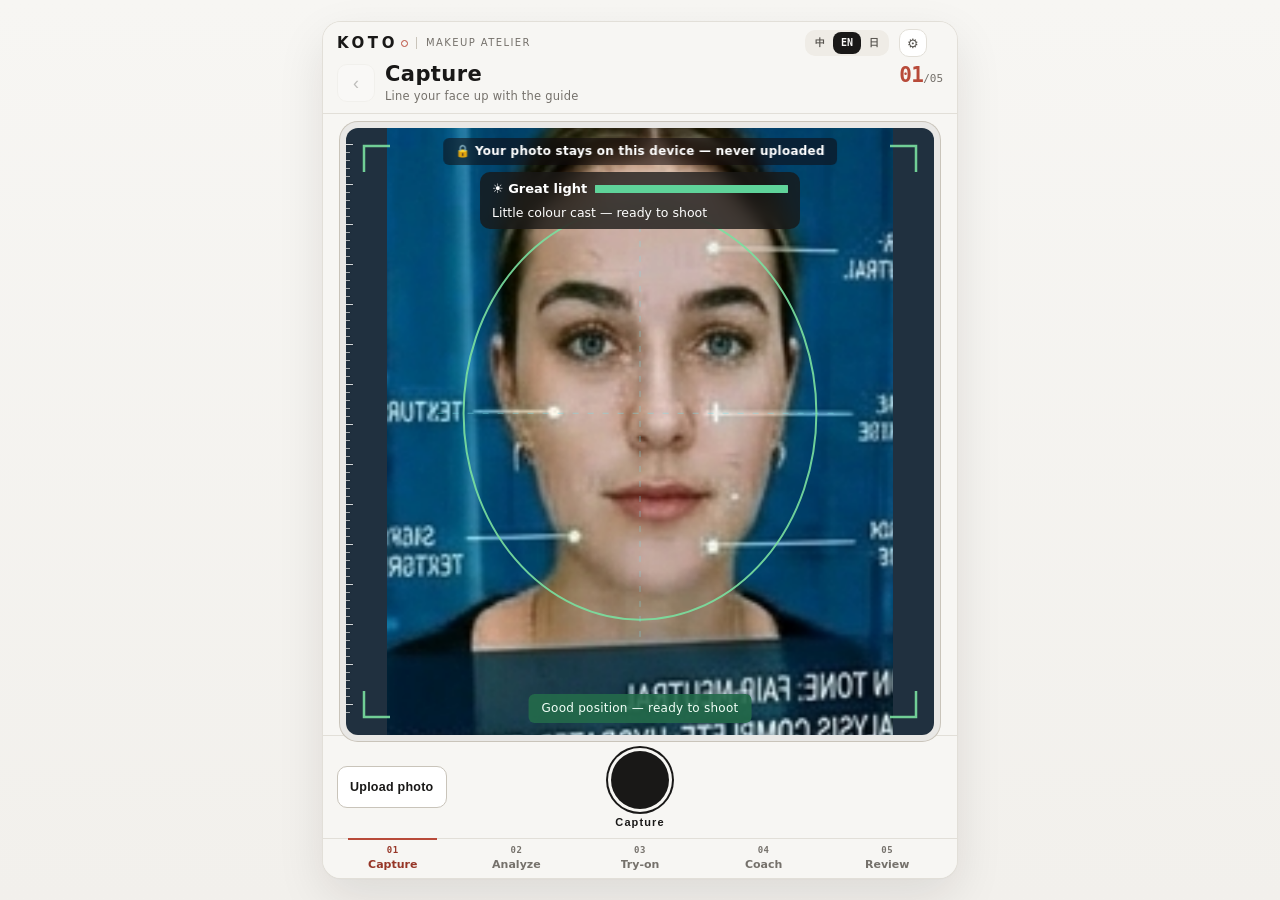
==== commit 2b257bae: "改名 KOTO 並重新排版（名稱與架構方向由 Gemini 提案）：標題列兩排（字標、階段大字、第幾段）；階段導覽搬到最下面並加上名字；手機上鏡子貼齊螢幕；圓形快門；拿掉鏡子上的 AI 主播徽章；五個" ====
--- a/_camtest.html
+++ b/_camtest.html
@@ -2,7 +2,7 @@
 <html lang="zh-Hant">
 <head>
 <meta charset="utf-8">
-<title>LUCID AI Smart Mirror — AI × AR 智慧美妝體驗儀</title>
+<title>KOTO — 妝容工坊 Makeup Atelier</title>
 <meta name="viewport" content="width=device-width,initial-scale=1,viewport-fit=cover">
 <!-- 安裝成 App（PWA）：Android / 電腦版 Chrome 讀 manifest；iPhone 讀下面幾個 apple 標籤 -->
 <meta name="description" content="AI 美妝教學與 AR 試妝：用手機鏡頭看化妝前後，AI 問答教你用什麼化妝品、工具、手法，沒有工具也能畫。可安裝、可離線。">
@@ -11,7 +11,7 @@
 <meta name="theme-color" content="#f7f6f3">
 <meta name="mobile-web-app-capable" content="yes">
 <meta name="apple-mobile-web-app-capable" content="yes">
-<meta name="apple-mobile-web-app-title" content="LUCID 美妝鏡">
+<meta name="apple-mobile-web-app-title" content="KOTO">
 <meta name="apple-mobile-web-app-status-bar-style" content="default">
 <link rel="apple-touch-icon" href="icons/apple-touch-icon.png">
 <link rel="icon" type="image/png" sizes="32x32" href="icons/favicon-32.png">
@@ -21,7 +21,7 @@
 
 <!-- 開機畫面 -->
 <div id="boot">
-  <div class="logo"><b>LUCID</b> AI SMART MIRROR</div>
+  <div class="logo"><b>KOTO</b><i></i> MAKEUP ATELIER</div>
   <div class="bar"><i></i></div>
   <p id="boot-msg" data-i18n="boot.init">初始化…</p>
 </div>
@@ -30,18 +30,17 @@
 
   <!-- ══════════ 鏡面主體 ══════════ -->
   <div id="mirror">
+    <!-- 標題列兩排：上面是字標、語言、設定；下面是返回、這個階段的名字（大字）、第幾段 -->
     <div id="bar">
-      <button id="back" data-i18n-title="btn.back" title="上一步">‹</button>
-      <h1 id="title">STEP 1: FACIAL PHOTO<small id="subtitle">智慧拍照 · 請對準引導框</small></h1>
+      <div id="brand"><b>KOTO</b><i></i><span data-i18n="brand.tag">妝容工坊</span></div>
       <div id="lang"></div>
       <button id="set-btn" type="button" aria-haspopup="true">⚙</button>
+      <button id="back" data-i18n-title="btn.back" title="上一步">‹</button>
+      <h1 id="title">取景<small id="subtitle">請對準引導框</small></h1>
+      <div id="stage-no"><b id="stage-n">01</b><span>/05</span></div>
       <div id="badge">AI &amp; AR<br>Powered</div>
     </div>
     <div id="settings" hidden></div>
-
-    <div id="rail-steps">
-      <i class="pip on"></i><i class="pip"></i><i class="pip"></i><i class="pip"></i><i class="pip"></i>
-    </div>
 
     <div id="view">
 
@@ -62,7 +61,7 @@
       <section class="screen" id="s2" hidden>
         <div class="frame compact">
           <canvas id="shot"></canvas>
-          <div class="host"><i class="av">AI</i><div><b data-i18n="host.name">LUCID 美妝顧問</b><small><span data-i18n="host.s2"></span></small></div></div>
+          <div class="host"><i class="av">AI</i><div><b data-i18n="host.name">VERA 妝容顧問</b><small><span data-i18n="host.s2"></span></small></div></div>
           <div class="fx" id="s2-fx"></div>
           <div class="hold-hint" id="shot-hint" data-i18n="hold.hint" hidden>按住畫面看素顏</div>
         </div>
@@ -102,7 +101,7 @@
           <button class="paint-btn" id="paint-btn" type="button" data-i18n="paint.btn">✍️ 自己畫</button>
           <div class="rec-badge" id="rec-badge" hidden>● REC <span></span></div>
           <!-- 直播間的固定配置：左上主播資訊、右側互動按鈕、飄愛心與橫幅的特效層 -->
-          <div class="host"><i class="av">AI</i><div><b data-i18n="host.name">LUCID 美妝顧問</b><small><span data-i18n="host.s4"></span></small></div></div>
+          <div class="host"><i class="av">AI</i><div><b data-i18n="host.name">VERA 妝容顧問</b><small><span data-i18n="host.s4"></span></small></div></div>
           <div class="rail" id="s4-rail"></div>
           <div class="fx" id="s4-fx"></div>
           <figure class="teach-target" id="teach-target" hidden></figure>
@@ -242,6 +241,11 @@
     </div>
 
     <div id="dock"><div class="row" id="actions"></div></div>
+
+    <!-- 階段導覽：五個階段的名字排在最下面（原本是標題列下面的一條細線）；只顯示進度，不能點 -->
+    <div id="rail-steps">
+      <i class="pip on"><b>01</b><span data-i18n="nav.1">取景</span></i><i class="pip"><b>02</b><span data-i18n="nav.2">解析</span></i><i class="pip"><b>03</b><span data-i18n="nav.3">試色</span></i><i class="pip"><b>04</b><span data-i18n="nav.4">跟練</span></i><i class="pip"><b>05</b><span data-i18n="nav.5">成果</span></i>
+    </div>
 
     <div id="foot"><span>AI &amp; AR Powered</span><span id="calib-tag"></span><span id="clock">--:--</span></div>
   </div>
--- a/main.css
+++ b/main.css
@@ -2752,7 +2752,7 @@
 .spark polyline { stroke:var(--ink); stroke-width:1.75; }
 .spark .end { fill:var(--rose); stroke:var(--cream-1); }
 .spark line { stroke:var(--line); stroke-dasharray:1 7; stroke-width:6; }      /* 基準線畫成刻度 */
-.grow-table th { font:700 10.5px/1.4 inherit; letter-spacing:.06em; text-transform:uppercase; color:var(--ink-2); }
+.grow-table th { font-size:10.5px; font-weight:700; line-height:1.4; letter-spacing:.06em; text-transform:uppercase; color:var(--ink-2); }
 .grow-table .n { font-family:var(--font-num); }
 .grow-start, .grow-actions button { border-radius:var(--radius-sm); }
 #s5-prod > summary { border-radius:var(--radius-sm); }
@@ -2782,3 +2782,113 @@
   #lang button { padding:8px 8px; }
 }
 @media (prefers-reduced-motion:reduce) { .pip.on { animation:none; } .btn, .sw-btn, .advisor .opts button { transition:none; } }
+
+/* ═══════════════════════════════════════════════════════════════════════
+   KOTO 版面 —— 2026-11 改名與重新排版（名稱與版面架構的方向由 Gemini 提出）
+   目標：認識舊版的人看不出是同一個 App。
+     · 標題列兩排：上面是字標 KOTO、語言、設定；下面是返回、這個階段的名字（大字）、第幾段
+     · 階段導覽從標題列下面的一條細線，搬到畫面最下面，五個階段都有名字
+     · 手機上鏡子左右貼齊螢幕（原本是一張有邊距的圓角卡片）
+     · 第一段的主要按鈕是相機的圓形快門
+     · 鏡子左上角的「AI 主播」徽章拿掉，模式切換與復原鈕往上補位
+     · 大螢幕：商品卡從右邊換到左邊
+   ═══════════════════════════════════════════════════════════════════════ */
+:root { --bar-h:88px; }
+
+/* ── 標題列：兩排 ── */
+#bar {
+  height:auto; display:grid; grid-template-columns:auto minmax(0, 1fr) auto auto;
+  grid-template-areas:"brand brand lang set" "back title title no";
+  align-items:center; column-gap:10px; row-gap:5px;
+  padding:calc(7px + env(safe-area-inset-top)) 14px 9px;
+}
+#brand { grid-area:brand; display:flex; align-items:center; gap:8px; min-width:0; }
+#brand b { font:700 15px/1 var(--display); letter-spacing:.24em; color:var(--ink); }
+#brand i { flex:none; width:7px; height:7px; margin-left:-5px; border:1.5px solid var(--rose); border-radius:50%; }
+#brand span {
+  min-width:0; padding-left:9px; border-left:1px solid var(--line-strong);
+  font-size:10px; font-weight:500; line-height:1.2; letter-spacing:.14em; text-transform:uppercase; color:var(--ink-3);
+  white-space:nowrap; overflow:hidden; text-overflow:ellipsis;
+}
+#lang { grid-area:lang; margin:0; }
+#lang button { padding:6px 8px; font-size:10px; }
+#set-btn { grid-area:set; width:28px; height:28px; font-size:13px; }
+#back { grid-area:back; width:38px; height:38px; }
+#bar h1 {
+  grid-area:title; flex:none; min-width:0; font-size:21px; font-weight:700; letter-spacing:.02em; line-height:1.15;
+  white-space:nowrap; overflow:hidden; text-overflow:ellipsis;
+}
+#bar h1 small {
+  display:block; margin-top:3px; font-size:11.5px; font-weight:500; letter-spacing:.02em; line-height:1.3; color:var(--ink-3);
+  white-space:nowrap; overflow:hidden; text-overflow:ellipsis;
+}
+#stage-no { grid-area:no; align-self:start; padding-top:1px; font:500 11px/1 var(--font-num); color:var(--ink-3); white-space:nowrap; }
+#stage-no b { font:700 21px/1.15 var(--font-num); letter-spacing:-.03em; color:var(--rose); }
+#badge { display:none; }
+
+/* ── 階段導覽：畫面最下面，五個階段的名字 ── */
+#rail-steps {
+  flex:none; display:grid; grid-template-columns:repeat(5, minmax(0, 1fr)); gap:0;
+  padding:0 8px max(6px, env(safe-area-inset-bottom)); border-top:1px solid var(--line); background:var(--cream-0);
+}
+.pip {
+  position:relative; flex:initial; height:auto; display:grid; justify-items:center; gap:3px; padding:7px 2px 0;
+  border-radius:0; background:none; box-shadow:none; font-style:normal; color:var(--ink-3);
+  transform:none; animation:none; transition:color .2s;
+}
+.pip::before { content:""; position:absolute; left:14%; right:14%; top:-1px; height:2px; background:transparent; }
+.pip b { font:600 9px/1 var(--font-num); letter-spacing:.06em; }
+.pip span { max-width:100%; font-size:11px; font-weight:600; line-height:1.25; white-space:nowrap; overflow:hidden; text-overflow:ellipsis; }
+.pip.done { background:none; color:var(--ink); }
+.pip.done::before { background:var(--ink); }
+.pip.on { background:none; color:var(--rose-soft); animation:none; }
+.pip.on::before { background:var(--rose); transform-origin:left center; animation:at-sweep .26s var(--ease); }
+#dock { padding:8px 14px 8px; }
+#foot { display:none; }
+
+/* ── 第一段：相機的圓形快門，上傳照片縮在左邊 ── */
+#mirror:has(#s1:not([hidden])) #actions { position:relative; justify-content:center; min-height:86px; }
+#mirror:has(#s1:not([hidden])) #actions .btn.primary {
+  flex:none; display:grid; justify-items:center; gap:7px; min-height:0; padding:5px 10px 0; border:0; border-radius:0;
+  background:none; box-shadow:none; color:var(--ink); font-size:11px; font-weight:600; letter-spacing:.1em;
+}
+#mirror:has(#s1:not([hidden])) #actions .btn.primary::before {
+  content:""; width:58px; height:58px; border-radius:50%; background:var(--ink);
+  box-shadow:0 0 0 3px var(--cream-0), 0 0 0 5px var(--ink); transition:transform .12s var(--ease);
+}
+#mirror:has(#s1:not([hidden])) #actions .btn.primary:hover:not(:disabled) { background:none; box-shadow:none; color:var(--ink); }
+#mirror:has(#s1:not([hidden])) #actions .btn.primary:active:not(:disabled) { transform:none; box-shadow:none; }
+#mirror:has(#s1:not([hidden])) #actions .btn.primary:active:not(:disabled)::before { transform:scale(.9); }
+#mirror:has(#s1:not([hidden])) #actions .btn:not(.primary) {
+  position:absolute; left:0; top:50%; transform:translateY(-50%); flex:none; min-height:42px; padding:9px 12px; font-size:12.5px;
+  max-width:calc(50% - 48px); white-space:nowrap; overflow:hidden; text-overflow:ellipsis;     /* 再長也不會碰到快門 */
+}
+#mirror:has(#s1:not([hidden])) #actions .btn:not(.primary):active:not(:disabled) { transform:translateY(-50%); }
+
+/* ── 鏡子上的東西：拿掉左上角的顧問徽章，模式切換與復原鈕往上補位；右側按鈕改成方的 ── */
+.frame .host { display:none; }
+#s4 .seg.float { top:12px; }
+#s4 .hist { top:52px; }
+.rail .rb i { border-radius:12px; }
+.rail.tight .rb i { border-radius:10px; }
+#boot .logo i { display:inline-block; width:8px; height:8px; margin:0 14px 1px -4px; border:1.5px solid var(--rose); border-radius:50%; vertical-align:middle; }
+
+/* ── 手機：鏡子左右貼齊螢幕 ── */
+@media (max-width:560px) {
+  #bar { padding:calc(6px + env(safe-area-inset-top)) 12px 8px; }
+  #bar h1 { font-size:20px; letter-spacing:.01em; }
+  #bar h1 small { font-size:11px; }
+  #stage-no b { font-size:20px; }
+  #view { padding:0; }
+  .frame { border-radius:0; box-shadow:none; }
+  #s4.teach-mode > .frame { border-radius:0; }
+  #s1 > :not(.frame), #s3 > :not(.frame) { margin-left:14px; margin-right:14px; }
+  #s5-scroll { padding-left:14px; padding-right:10px; padding-top:10px; }
+  #s4 .seg.float { top:8px; }
+  #s4 .hist { top:46px; }
+  #rail-steps { padding:0 6px max(6px, env(safe-area-inset-bottom)); }
+  #dock { padding:8px 12px 8px; }
+}
+/* ── 大螢幕：商品卡在左、鏡子在右 ── */
+@media (min-width:1041px) { #stage { flex-direction:row-reverse; } }
+@media (prefers-reduced-motion:reduce) { .pip.on::before { animation:none; } }
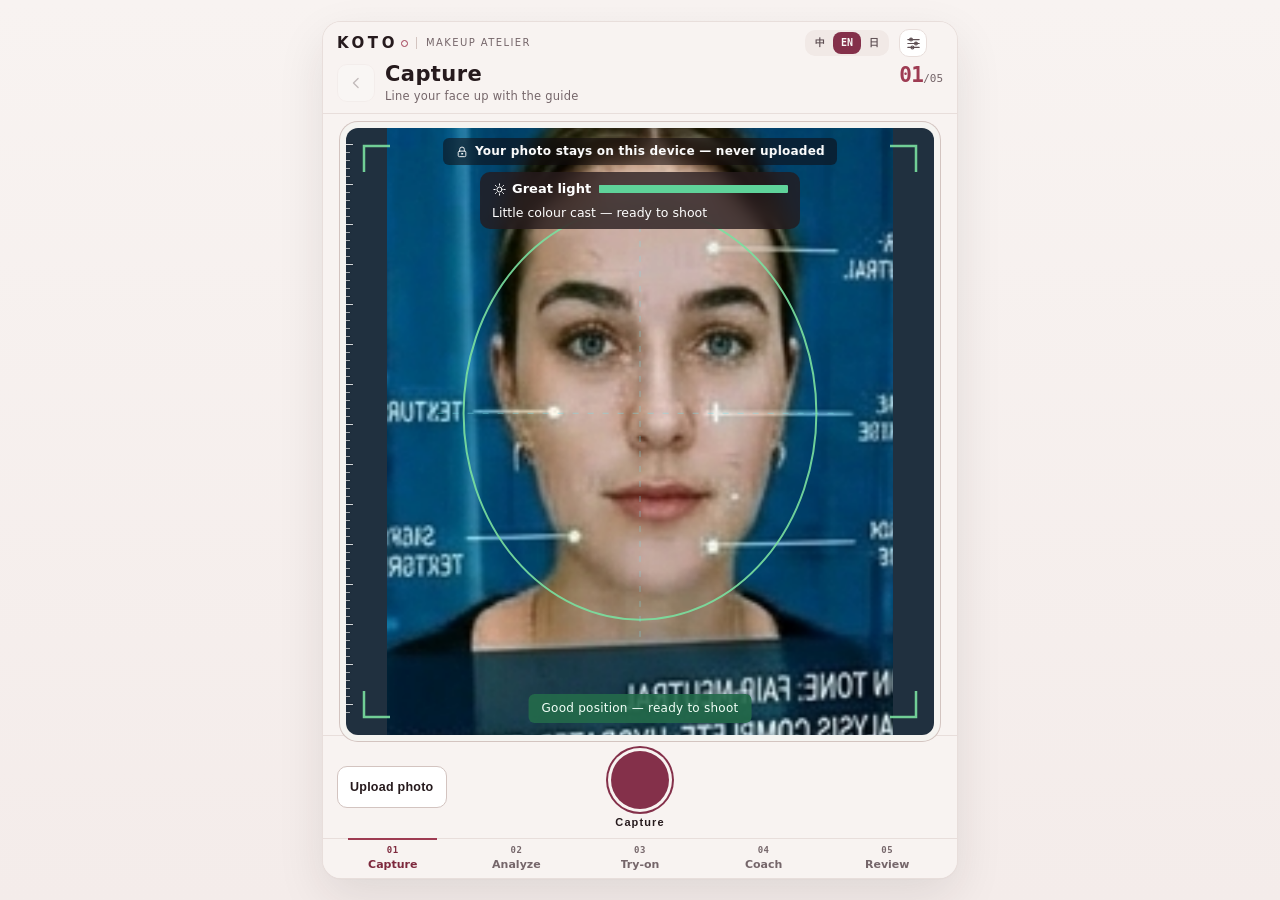
==== commit 2c77eebf: "功能圖示改成 Gemini 設計的線條圖示（右側按鈕、分頁、字幕控制、返回、設定、復原重做等，取代表情符號）；配色再往女性調：玫瑰象牙底、玫瑰酒紅主要按鈕 Co-Authored-By: Claude" ====
--- a/_camtest.html
+++ b/_camtest.html
@@ -8,7 +8,7 @@
 <meta name="description" content="AI 美妝教學與 AR 試妝：用手機鏡頭看化妝前後，AI 問答教你用什麼化妝品、工具、手法，沒有工具也能畫。可安裝、可離線。">
 <meta name="keywords" content="AI 美妝教學, 化妝教學, AR 試妝, 虛擬試妝, 新手化妝, 沒有工具化妝, AI makeup tutorial, virtual makeup try-on, AIメイク, メイクレッスン">
 <link rel="manifest" href="manifest.webmanifest">
-<meta name="theme-color" content="#f7f6f3">
+<meta name="theme-color" content="#f8f3f1">
 <meta name="mobile-web-app-capable" content="yes">
 <meta name="apple-mobile-web-app-capable" content="yes">
 <meta name="apple-mobile-web-app-title" content="KOTO">
@@ -34,8 +34,8 @@
     <div id="bar">
       <div id="brand"><b>KOTO</b><i></i><span data-i18n="brand.tag">妝容工坊</span></div>
       <div id="lang"></div>
-      <button id="set-btn" type="button" aria-haspopup="true">⚙</button>
-      <button id="back" data-i18n-title="btn.back" title="上一步">‹</button>
+      <button id="set-btn" type="button" aria-haspopup="true"><svg class="ic" viewBox="0 0 24 24" fill="none" stroke="currentColor" stroke-width="1.6" stroke-linecap="round" stroke-linejoin="round" aria-hidden="true"><line x1="4" y1="6.5" x2="20" y2="6.5"/><line x1="4" y1="12" x2="20" y2="12"/><line x1="4" y1="17.5" x2="20" y2="17.5"/><circle cx="8.5" cy="6.5" r="2"/><circle cx="15.5" cy="12" r="2"/><circle cx="10.5" cy="17.5" r="2"/></svg></button>
+      <button id="back" data-i18n-title="btn.back" title="上一步"><svg class="ic" viewBox="0 0 24 24" fill="none" stroke="currentColor" stroke-width="1.6" stroke-linecap="round" stroke-linejoin="round" aria-hidden="true"><polyline points="14.5 6.5 9 12 14.5 17.5"/></svg></button>
       <h1 id="title">取景<small id="subtitle">請對準引導框</small></h1>
       <div id="stage-no"><b id="stage-n">01</b><span>/05</span></div>
       <div id="badge">AI &amp; AR<br>Powered</div>
@@ -51,7 +51,7 @@
           <canvas id="guide"></canvas>
           <div id="count" hidden></div>
           <div id="hint" data-i18n="hint.starting">正在啟動鏡頭…</div>
-          <div class="privacy-chip" data-i18n="privacy.chip">🔒 照片只在這台裝置處理，不會上傳</div>
+          <div class="privacy-chip"><svg class="ic" viewBox="0 0 24 24" fill="none" stroke="currentColor" stroke-width="1.6" stroke-linecap="round" stroke-linejoin="round" aria-hidden="true"><rect x="5.5" y="10.5" width="13" height="9.5" rx="2"/><path d="M8 10.5v-3a4 4 0 0 1 8 0v3"/><circle cx="12" cy="15" r="1"/></svg><span data-i18n="privacy.chip">照片只在這台裝置處理，不會上傳</span></div>
           <div class="light-meter" id="light" hidden></div>
         </div>
         <div class="err" id="cam-err" hidden></div>
@@ -117,11 +117,11 @@
             <button class="sheet-grip" id="sheet-grip" type="button" data-i18n-title="sheet.toggle" title="收合"></button>
             <div class="sheet-row">
               <div class="sheet-tabs">
-                <button type="button" data-tab="ai"><span data-i18n="sheet.ai">AI 顧問</span><i class="dot"></i></button>
-                <button type="button" data-tab="tune"><span data-i18n="sheet.tune">妝容調整</span></button>
+                <button type="button" data-tab="ai"><svg class="ic" viewBox="0 0 24 24" fill="none" stroke="currentColor" stroke-width="1.6" stroke-linecap="round" stroke-linejoin="round" aria-hidden="true"><path d="M4 5.5A2.5 2.5 0 0 1 6.5 3h11A2.5 2.5 0 0 1 20 5.5v7a2.5 2.5 0 0 1-2.5 2.5H10l-4 4v-4H6.5A2.5 2.5 0 0 1 4 12.5v-7z"/><line x1="18" y1="3" x2="18" y2="5"/></svg><span data-i18n="sheet.ai">AI 顧問</span><i class="dot"></i></button>
+                <button type="button" data-tab="tune"><svg class="ic" viewBox="0 0 24 24" fill="none" stroke="currentColor" stroke-width="1.6" stroke-linecap="round" stroke-linejoin="round" aria-hidden="true"><path d="M12 3.5a8.5 8.5 0 1 0 0 17c1.5 0 2.5-1 2.5-2.2 0-0.6-0.2-1.1-0.6-1.5-0.4-0.4-0.4-1 0-1.4 0.3-0.3 0.8-0.4 1.3-0.4h1.3a3.5 3.5 0 0 0 3.5-3.5c0-4.7-4.7-7-8-7z"/><circle cx="8" cy="11" r="1"/><circle cx="10.5" cy="7.5" r="1"/><circle cx="15" cy="8" r="1"/></svg><span data-i18n="sheet.tune">妝容調整</span></button>
               </div>
               <div class="sheet-shade" id="sheet-shade"></div>
-              <button class="sheet-toggle" id="sheet-toggle" type="button" data-i18n-title="sheet.toggle" title="收合">⌄</button>
+              <button class="sheet-toggle" id="sheet-toggle" type="button" data-i18n-title="sheet.toggle" title="收合"><svg class="ic" viewBox="0 0 24 24" fill="none" stroke="currentColor" stroke-width="1.6" stroke-linecap="round" stroke-linejoin="round" aria-hidden="true"><polyline points="6.5 9.5 12 15 17.5 9.5"/></svg></button>
             </div>
             <div class="sheet-peek" id="sheet-peek"></div>
           </div>
--- a/main.css
+++ b/main.css
@@ -3,43 +3,46 @@
    深色模式與 RWD 只改變數值，不重寫任何 layout 規則。 */
 
 :root {
-  /* Tactile Atelier（2026-11，設計方向由 Gemini 提出）：
-     雪花石白打底、墨色文字與主要按鈕、赤陶色只用在「選中／進行中」。
+  /* Tactile Atelier 的骨架＋Kagami Silk 的顏色（2026-11，都由 Gemini 提出）：
+     雪花石白打底、暖梅色的文字、深酒紅的主要按鈕、莓果玫瑰只用在「選中／進行中」。
+     第一版是墨黑＋赤陶，看起來太中性；這一版往女性用戶調，但不回到原本的奶油＋粉紅。
+     再一輪（使用者：整體設計配色以女性為主）：底色從灰白調成玫瑰象牙（彩度很低），主要按鈕是玫瑰酒紅。
      粉紅光暈與玻璃感拿掉，改成細線邊框與很淡的陰影；數字用等寬字。
      不變的一點：**影像框內與四周一律是中性色**（--neutral）。顏色包圍會讓人
      把口紅顏色看偏（同時對比效應）—— 整台機器的價值來自「顏色可信」。
      變數名稱沿用舊的（--rose = 重點色、--cream-* = 底色四階），所以全站一起換。 */
-  --cream-0:#f7f6f3; --cream-1:#ffffff; --cream-2:#efece6; --cream-3:#e5e2dc;
-  --rose:#b84a39; --rose-soft:#963627; --rose-dim:rgba(184,74,57,.36);
+  --cream-0:#f8f3f1; --cream-1:#ffffff; --cream-2:#f1e9e6; --cream-3:#e8ddd9;
+  --rose:#9e3b52; --rose-soft:#7d293d; --rose-dim:rgba(158,59,82,.36);
   --gold:#7d5a1e;
-  --ink:#191817; --ink-2:#57544f; --ink-3:#75716b;
-  --ok:#246b4b; --warn:#9e5e14;
+  --ink:#261a1d; --ink-2:#5e4f53; --ink-3:#75666a;
+  --ok:#2a6b52; --warn:#9c5a16;
   --radius:12px; --radius-sm:10px;
   --rail-w:300px; --bar-h:58px;
-  --glass:rgba(250,249,247,.94);
-  --line:#e2dfd8;
+  --glass:rgba(252,248,247,.94);
+  --line:#e8dedb;
   --glow:0 0 0 1px var(--line), 0 1px 2px rgba(25,24,23,.05);
-  --neutral:#e9e8e6;      /* 影像框的中性底，判色不受重點色干擾 */
-  --onImage:rgba(25,24,23,.78);   /* 疊在照片上的膠囊底色 */
+  --neutral:#f5f4f1;      /* 影像框的中性底，判色不受重點色干擾 */
+  --onImage:rgba(38,26,29,.78);   /* 疊在照片上的膠囊底色 */
   /* *-rgb 是給 rgba(var(--x-rgb), .3) 用的「不含透明度」的三個數字。 */
-  --rose-rgb:184,74,57;
-  --tint:#f9ece9; --tint-2:#f5e0db; --tint-3:#f0d3cd;   /* 選中狀態的淡底色 */
-  --line-rgb:176,170,158;
-  --glow-rgb:110,106,98; --drop-rgb:70,66,60;           /* 外框、大投影（中性灰，不帶顏色） */
-  --shadow-rgb:60,57,52;                                /* 小元件投影 */
-  --edge-rgb:60,57,52;                                  /* 色票外框細線 */
-  --ink-rgb:25,24,23;                                   /* 深色內陰影 */
-  --bg-1:#f7f6f3; --bg-2:#f2f0ec; --bg-3:#f7f6f3; --bg-4:#f2f0ec;   /* 頁面背景：幾乎是平的 */
+  --rose-rgb:158,59,82;
+  --tint:#fbf1f3; --tint-2:#f7e7eb; --tint-3:#f3dce2;   /* 選中狀態的淡底色 */
+  --line-rgb:186,168,164;
+  --glow-rgb:120,104,108; --drop-rgb:78,62,66;           /* 外框、大投影（中性灰，不帶顏色） */
+  --shadow-rgb:70,54,58;                                /* 小元件投影 */
+  --edge-rgb:70,54,58;                                  /* 色票外框細線 */
+  --ink-rgb:38,26,29;                                   /* 深色內陰影 */
+  --bg-1:#f8f3f1; --bg-2:#f4ecea; --bg-3:#f8f3f1; --bg-4:#f4ecea;   /* 頁面背景：幾乎是平的 */
   --radius-lg:18px;
-  --primary-1:#2b2927; --primary-2:#191817; --primary-rgb:25,24,23;   /* 主要按鈕：墨色 */
-  --card-1:#ffffff; --card-2:#faf9f7; --boot-1:#f7f6f3; --boot-2:#efece6;
-  --orb-1:#fdf5f2; --orb-2:#e3b3a9; --orb-3:#b84a39;                  /* 完成頁的裝飾圓球 */
-  --on-image-hi:#ffd9cf; --bar-lo:#e3b3a9; --star-off-rgb:150,145,136;
+  --primary-1:#6f2740; --primary-2:#84304a; --primary-rgb:132,48,74;   /* 主要按鈕：墨色 */
+  --card-1:#ffffff; --card-2:#fcf8f7; --boot-1:#f8f3f1; --boot-2:#f1e9e6;
+  --orb-1:#fdf5f7; --orb-2:#e4b8c4; --orb-3:#9e3b52;                  /* 完成頁的裝飾圓球 */
+  --on-image-hi:#ffd6e0; --bar-lo:#e4b8c4; --star-off-rgb:150,145,136;
   /* 這一版新增的 */
-  --line-strong:#c9c4ba;                                              /* 次要按鈕、刻度的線 */
+  --line-strong:#d3c4c0;                                              /* 次要按鈕、刻度的線 */
   --shadow-float:0 8px 24px rgba(25,24,23,.12), 0 1px 2px rgba(25,24,23,.08);
   --shadow-press:inset 0 2px 4px rgba(25,24,23,.16);
   --font-num:ui-monospace,"SF Mono",Menlo,Consolas,monospace;
+  --primary-lo:#56192e;                                                /* 主要按鈕下緣的實影 */
   --tick:repeating-linear-gradient(90deg, var(--line-strong) 0 1px, transparent 1px 8px);   /* 刻度尺 */
   color-scheme: light;
 }
@@ -673,37 +676,25 @@
    --neutral（影像框的中性灰）、商品色票、AR 上妝顏色。
    粉色或綠色包圍會讓人把口紅顏色看偏（同時對比效應），
    整台機器的價值來自「顏色可信」，配色不能拿這個去換。 */
-:root[data-theme="gold"] {      /* 琥珀 */
-  --rose:#8a6418; --rose-soft:#6b4c10; --rose-dim:rgba(138,100,24,.36); --rose-rgb:138,100,24;
-  --tint:#f7f0e1; --tint-2:#f0e4c9; --tint-3:#e8d7b0; --orb-1:#fbf6ea; --orb-2:#dcc48e; --orb-3:#8a6418;
-  --on-image-hi:#ffe9b8; --bar-lo:#dcc48e;
-}
-:root[data-theme="lilac"] {     /* 酒紅（Kagami Optic）：底色偏冷的珍珠白 */
-  --rose:#8a2b4c; --rose-soft:#6c1f3a; --rose-dim:rgba(138,43,76,.36); --rose-rgb:138,43,76;
-  --tint:#f7eaef; --tint-2:#efd6de; --tint-3:#e4bcc9; --orb-1:#fbf2f5; --orb-2:#d9a3b5; --orb-3:#8a2b4c;
-  --on-image-hi:#ffd3e0; --bar-lo:#d9a3b5;
-  --cream-0:#f4f5f6; --cream-2:#eceef0; --cream-3:#dfe1e5; --line:#dfe1e5; --line-strong:#c3c7cd; --line-rgb:160,165,174;
-  --ink:#1a1619; --ink-2:#575256; --ink-3:#736d72; --primary-1:#2d272b; --primary-2:#1a1619; --primary-rgb:26,22,25;
-  --bg-1:#f4f5f6; --bg-2:#eef0f2; --bg-3:#f4f5f6; --bg-4:#eef0f2; --boot-1:#f4f5f6; --boot-2:#eceef0; --card-2:#f8f9fa;
-  --glass:rgba(248,249,250,.94);
-}
-:root[data-theme="sage"] {      /* 翡翠（Hinoki Clinic）：粉筆白配植物綠 */
-  --rose:#2e6f56; --rose-soft:#205340; --rose-dim:rgba(46,111,86,.36); --rose-rgb:46,111,86;
-  --tint:#e9f3ee; --tint-2:#d5e7de; --tint-3:#bcd8ca; --orb-1:#f1f8f4; --orb-2:#9dc7b3; --orb-3:#2e6f56;
-  --on-image-hi:#c9f0dc; --bar-lo:#9dc7b3;
-  --cream-0:#f6f6f4; --cream-2:#edeeea; --cream-3:#e1e4e0; --line:#e1e4e0; --line-strong:#c4c9c3; --line-rgb:160,168,160;
-  --ink:#171c19; --ink-2:#505954; --ink-3:#69726d; --primary-1:#27302b; --primary-2:#171c19; --primary-rgb:23,28,25;
-  --bg-1:#f6f6f4; --bg-2:#f0f1ee; --bg-3:#f6f6f4; --bg-4:#f0f1ee; --boot-1:#f6f6f4; --boot-2:#edeeea; --card-2:#f9faf8;
-  --glass:rgba(249,250,248,.94);
-}
-:root[data-theme="mist"] {      /* 靛藍 */
-  --rose:#3f5e8c; --rose-soft:#2d4670; --rose-dim:rgba(63,94,140,.36); --rose-rgb:63,94,140;
-  --tint:#eaf0f7; --tint-2:#d7e2f0; --tint-3:#bfd0e5; --orb-1:#f2f6fb; --orb-2:#a3bad8; --orb-3:#3f5e8c;
-  --on-image-hi:#d3e4ff; --bar-lo:#a3bad8;
-  --cream-0:#f5f6f7; --cream-2:#eceef1; --cream-3:#dfe3e8; --line:#dfe3e8; --line-strong:#c2c8d0; --line-rgb:158,166,178;
-  --ink:#16191e; --ink-2:#4f5762; --ink-3:#69717c; --primary-1:#262b33; --primary-2:#16191e; --primary-rgb:22,25,30;
-  --bg-1:#f5f6f7; --bg-2:#eff1f3; --bg-3:#f5f6f7; --bg-4:#eff1f3; --boot-1:#f5f6f7; --boot-2:#eceef1; --card-2:#f8f9fb;
-  --glass:rgba(248,249,251,.94);
+:root[data-theme="gold"] {      /* 暖銅 Warm Copper */
+  --rose:#9e472a; --rose-soft:#7a321a; --rose-dim:rgba(158,71,42,.36); --rose-rgb:158,71,42;
+  --tint:#fcf2ee; --tint-2:#f8e8e1; --tint-3:#f5ddd4; --orb-1:#fdf6f3; --orb-2:#e6beb0; --orb-3:#9e472a; --on-image-hi:#ffdccf; --bar-lo:#e6beb0;
+  --primary-1:#652814; --primary-2:#7a321a; --primary-rgb:122,50,26; --primary-lo:#4c1d0e;
+}
+:root[data-theme="lilac"] {     /* 桑葚 Mulberry Wine */
+  --rose:#7e3558; --rose-soft:#5e223f; --rose-dim:rgba(126,53,88,.36); --rose-rgb:126,53,88;
+  --tint:#faf0f5; --tint-2:#f4e8ee; --tint-3:#efe0e8; --orb-1:#fcf5f8; --orb-2:#dec2d1; --orb-3:#7e3558; --on-image-hi:#ffd6ea; --bar-lo:#dec2d1;
+  --primary-1:#4d1b34; --primary-2:#5e223f; --primary-rgb:94,34,63; --primary-lo:#3a1327;
+}
+:root[data-theme="sage"] {      /* 山茶 Camellia Coral */
+  --rose:#a8383b; --rose-soft:#822427; --rose-dim:rgba(168,56,59,.36); --rose-rgb:168,56,59;
+  --tint:#fdf1f1; --tint-2:#fae6e6; --tint-3:#f7dcdc; --orb-1:#fef6f6; --orb-2:#e8b7b8; --orb-3:#a8383b; --on-image-hi:#ffd7d6; --bar-lo:#e8b7b8;
+  --primary-1:#6c1d20; --primary-2:#822427; --primary-rgb:130,36,39; --primary-lo:#531517;
+}
+:root[data-theme="mist"] {      /* 無花果 Spiced Fig */
+  --rose:#8f3d4e; --rose-soft:#6e2938; --rose-dim:rgba(143,61,78,.36); --rose-rgb:143,61,78;
+  --tint:#fbf1f3; --tint-2:#f6e6ea; --tint-3:#f2dce1; --orb-1:#fdf5f7; --orb-2:#e2b9c2; --orb-3:#8f3d4e; --on-image-hi:#ffd8e0; --bar-lo:#e2b9c2;
+  --primary-1:#5b212e; --primary-2:#6e2938; --primary-rgb:110,41,56; --primary-lo:#451822;
 }
 /* 俐落：圓角收小。只動三個圓角變數，版面尺寸完全不變 */
 :root[data-shape="crisp"] { --radius:4px; --radius-sm:3px; --radius-lg:6px; }
@@ -2304,7 +2295,7 @@
 .teach .mistake .o b { background:var(--ok); }
 /* ── 圖解：每一步一格（參考小紅書圖解版）── */
 .teach .formula { margin:0; font-size:12.5px; color:var(--ink-2, #5a4650); }
-.teach .formula b { margin-right:6px; padding:1px 7px; border-radius:8px; font-size:11px; color:#fff; background:var(--ink); }
+.teach .formula b { margin-right:6px; padding:1px 7px; border-radius:8px; font-size:11px; color:#fff; background:var(--primary-2); }
 .teach .steps.grid { grid-template-columns:repeat(2, minmax(0, 1fr)); gap:8px; }
 .teach .steps.grid li { display:block; padding:0 0 6px; }
 .teach .steps.grid figure { position:relative; margin:0; }
@@ -2339,7 +2330,7 @@
 .teach .emethods { display:flex; flex-wrap:wrap; align-items:center; gap:5px; }
 .teach .emethods .lb { font-size:12px; font-weight:700; color:var(--ink-3); margin-right:2px; }
 .teach .emethods button { padding:4px 10px; border:1px solid var(--line); border-radius:12px; background:#fff; font-size:12.5px; font-weight:700; color:var(--ink-2, #5a4650); cursor:pointer; }
-.teach .emethods button.on { color:#fff; border-color:transparent; background:var(--ink); }
+.teach .emethods button.on { color:#fff; border-color:transparent; background:var(--primary-2); }
 .teach-cap .btns button.on { color:var(--ink); }
 /* ── 精簡的圖解：三欄一樣大，只有圖與大字；這一步的說明在鏡子的字幕上 ── */
 .teach .steps.grid { grid-template-columns:repeat(3, minmax(0, 1fr)); gap:6px; }
@@ -2409,9 +2400,9 @@
 .pb-dot.on { border-color:var(--primary-2); box-shadow:0 0 0 2px rgba(201,79,124,.25); }
 .pb-dot.on i { background:var(--primary-2); }
 .pb-tog { flex:none; padding:5px 9px; border:1px solid var(--line); border-radius:12px; background:#fff; font-size:12px; font-weight:700; color:var(--ink-2, #5a4650); cursor:pointer; touch-action:none; user-select:none; -webkit-user-select:none; }
-.pb-tog.on { color:#fff; border-color:transparent; background:var(--ink); }
+.pb-tog.on { color:#fff; border-color:transparent; background:var(--primary-2); }
 .pb-hint { font-size:11.5px; line-height:1.4; color:var(--ink-2, #5a4650); }
-.pb-hint b { margin-right:6px; padding:1px 7px; border-radius:8px; font-size:11px; color:#fff; background:var(--ink); }
+.pb-hint b { margin-right:6px; padding:1px 7px; border-radius:8px; font-size:11px; color:#fff; background:var(--primary-2); }
 .pb-scroll { flex:1; min-width:0; overflow-x:auto; scrollbar-width:none; }
 .pb-scroll::-webkit-scrollbar { display:none; }
 .pb-scroll > *, .pb-done { flex:none; white-space:nowrap; }
@@ -2474,7 +2465,7 @@
 @media (prefers-reduced-motion: reduce) { .gest .mv, .gest .rip { animation:none; } }
 .gest-card { display:grid; grid-template-columns:92px minmax(0, 1fr); gap:10px; align-items:center; padding:6px 10px; border-radius:14px; background:#fff; box-shadow:0 0 0 1px var(--line); font-size:12.5px; line-height:1.4; }
 .gest-card:empty { display:none; }
-.gest-card b { display:inline-block; margin-bottom:2px; padding:1px 8px; border-radius:8px; font-size:11px; color:#fff; background:var(--ink); }
+.gest-card b { display:inline-block; margin-bottom:2px; padding:1px 8px; border-radius:8px; font-size:11px; color:#fff; background:var(--primary-2); }
 .gest-card p { margin:0; }
 .gest-card .press { display:inline-flex; align-items:center; gap:3px; margin-top:3px; font-size:11.5px; color:var(--ink-3); }
 .gest-card .press i { width:8px; height:8px; border-radius:50%; background:var(--line); }
@@ -2485,7 +2476,7 @@
 /* ── 手邊的工具：簡單工具在前、刷具在後；一鍵設定 ── */
 .tool-presets { display:flex; gap:6px; }
 .tool-presets button { flex:1; padding:7px 6px; border:1px solid var(--line); border-radius:12px; background:#fff; font-size:13px; font-weight:700; color:var(--ink-2, #5a4650); cursor:pointer; }
-.tool-presets button.on { color:#fff; border-color:transparent; background:var(--ink); }
+.tool-presets button.on { color:#fff; border-color:transparent; background:var(--primary-2); }
 .teach .tool-group { margin:2px 0 -2px; font-size:12px; font-weight:800; color:var(--ink-3); }
 .tool.fixed { cursor:default; opacity:1; background:var(--tint-2, #fff5f7); }
 .tool.fixed i { color:var(--ink-3); }
@@ -2533,7 +2524,7 @@
 #lang { padding:2px; gap:0; border-radius:var(--radius-sm); background:var(--cream-2); margin-right:8px; }
 #lang button { border:0; border-radius:calc(var(--radius-sm) - 2px); padding:8px 10px; color:var(--ink-2); background:transparent; font:600 11px/1 var(--font-num); letter-spacing:0; }
 #lang button:hover { color:var(--ink); }
-#lang button.on { background:var(--ink); color:#faf9f7; box-shadow:none; }
+#lang button.on { background:var(--primary-2); color:#faf9f7; box-shadow:none; }
 #set-btn { width:36px; height:36px; margin-right:0; border:1px solid var(--line); border-radius:var(--radius-sm); background:var(--cream-1); color:var(--ink-2); box-shadow:none; }
 #set-btn:hover, #set-btn.on { color:var(--ink); border-color:var(--ink); }
 #badge {
@@ -2542,7 +2533,7 @@
 }
 #rail-steps { gap:6px; padding:8px 16px 0; }
 .pip { height:3px; border-radius:2px; background:var(--cream-3); box-shadow:none; }
-.pip.done { background:var(--ink); }
+.pip.done { background:var(--primary-2); }
 .pip.on { background:var(--rose); box-shadow:none; transform-origin:left center; animation:at-sweep .26s var(--ease); }
 @keyframes at-sweep { from { transform:scaleX(0); } to { transform:scaleX(1); } }
 #dock { background:var(--cream-0); border-top:1px solid var(--line); padding:10px 16px 10px; }
@@ -2568,10 +2559,10 @@
 .btn:active:not(:disabled) { transform:translateY(1px); box-shadow:var(--shadow-press); }
 .btn.primary {
   background:var(--primary-2); border-color:var(--primary-2); color:#faf9f7;
-  box-shadow:0 2px 0 #000, 0 6px 16px rgba(var(--primary-rgb),.14);
-}
-.btn.primary:hover:not(:disabled) { background:var(--primary-1); border-color:var(--primary-1); color:#faf9f7; box-shadow:0 2px 0 #000, 0 8px 20px rgba(var(--primary-rgb),.18); }
-.btn.primary:active:not(:disabled) { transform:translateY(2px); box-shadow:0 0 0 #000; }
+  box-shadow:0 2px 0 var(--primary-lo), 0 6px 16px rgba(var(--primary-rgb),.14);
+}
+.btn.primary:hover:not(:disabled) { background:var(--primary-1); border-color:var(--primary-1); color:#faf9f7; box-shadow:0 2px 0 var(--primary-lo), 0 8px 20px rgba(var(--primary-rgb),.18); }
+.btn.primary:active:not(:disabled) { transform:translateY(2px); box-shadow:0 0 0 var(--primary-lo); }
 .btn.ghost { background:var(--cream-1); border-color:var(--line-strong); color:var(--ink); box-shadow:none; }
 .btn.ghost:hover { color:var(--ink); border-color:var(--ink); }
 .btn.ghost.on { color:var(--rose-soft); border-color:var(--rose); background:var(--tint); }
@@ -2593,7 +2584,7 @@
 .advisor .msg.ai .bubble { background:var(--cream-1); border-radius:2px 12px 12px 12px; box-shadow:0 0 0 1px var(--line); }
 .advisor .msg.ai.cont .bubble { border-radius:12px; }
 .advisor .msg.ai.ask .bubble { background:var(--tint); box-shadow:0 0 0 1px var(--rose-dim); }
-.advisor .msg.ai .avatar { background:var(--ink); box-shadow:none; border-radius:30%; color:#faf9f7; }
+.advisor .msg.ai .avatar { background:var(--primary-2); box-shadow:none; border-radius:30%; color:#faf9f7; }
 .advisor .msg.you { background:var(--cream-2); color:var(--ink); box-shadow:none; border-radius:12px 2px 12px 12px; }
 .advisor .opts button {
   border:1px solid var(--line); border-radius:var(--radius-sm); padding:9px 13px; font-weight:500; font-size:12.5px;
@@ -2609,7 +2600,7 @@
 .look.on { background:var(--tint); box-shadow:0 0 0 1.5px var(--rose); }
 .look b { letter-spacing:.01em; }
 .look .score { font-family:var(--font-num); color:var(--rose-soft); }
-.look .best { background:var(--ink); color:#faf9f7; border-radius:4px; letter-spacing:.04em; box-shadow:none; }
+.look .best { background:var(--primary-2); color:#faf9f7; border-radius:4px; letter-spacing:.04em; box-shadow:none; }
 
 /* ── 色票、分頁、滑桿（刻度尺）── */
 .chip-color { border-radius:var(--radius-sm); }
@@ -2644,12 +2635,12 @@
 #settings .shape { border-color:var(--line-strong); color:var(--ink); }
 #settings .shape.soft { border-radius:12px; }
 #settings .shape.crisp { border-radius:3px; }
-#settings .shape.on { border-color:var(--ink); background:var(--ink); color:#faf9f7; }
+#settings .shape.on { border-color:var(--primary-2); background:var(--primary-2); color:#faf9f7; }
 #panel { background:var(--cream-1); border-radius:var(--radius-lg); box-shadow:0 0 0 1px var(--line), var(--soft-lg); -webkit-backdrop-filter:none; backdrop-filter:none; }
 .spec b.price { font-family:var(--font-num); color:var(--ink); }
 
 /* ── 完成／錯誤的顏色（原本寫死的薄荷綠與玫瑰紅）── */
-:root { --ok-tint:#dcebe3; --bad:#a8322a; }
+:root { --ok-tint:#ecf6f1; --bad:#a62d38; }
 
 /* ── AR 抽屜（妝容調整）：一張不透明的紙，細線＋浮起來的陰影 ── */
 .sheet { background:var(--card-2); -webkit-backdrop-filter:none; backdrop-filter:none; box-shadow:0 0 0 1px var(--line), var(--shadow-float); }
@@ -2675,9 +2666,9 @@
 .teach .ask-toggle { border-radius:var(--radius-sm); }
 .tseg { border-radius:var(--radius-sm); background:var(--cream-2); }
 .tseg button { border-radius:calc(var(--radius-sm) - 2px); }
-.tseg button.on, .tseg.view button.on { color:#faf9f7; background:var(--ink); box-shadow:none; }
+.tseg button.on, .tseg.view button.on { color:#faf9f7; background:var(--primary-2); box-shadow:none; }
 .tool-presets button { border-radius:var(--radius-sm); border-color:var(--line-strong); color:var(--ink); background:var(--cream-1); }
-.tool-presets button.on { background:var(--ink); color:#faf9f7; border-color:var(--ink); }
+.tool-presets button.on { background:var(--primary-2); color:#faf9f7; border-color:var(--primary-2); }
 .tool { border:1px solid var(--line); border-radius:var(--radius); background:var(--cream-1); }
 .tool.on { border-color:var(--ink); background:var(--cream-1); box-shadow:0 0 0 1px var(--ink); }
 .tool.fixed { background:var(--cream-2); border-color:var(--line); box-shadow:none; }
@@ -2687,19 +2678,19 @@
 .item-card, .gest-card, .advice, .how, .spark, .teach .mistake, .teach .fb { border-radius:var(--radius); background:var(--cream-1); box-shadow:0 0 0 1px var(--line); }
 .save-card { border-radius:var(--radius-sm); border:1px solid var(--line-strong); background:var(--cream-1); color:var(--ink); font-weight:600; }
 .gest-card b, .teach .formula b, .pb-hint b { border-radius:4px; letter-spacing:.04em; }
-.gest-card .press i.on { background:var(--ink); }
+.gest-card .press i.on { background:var(--primary-2); }
 .teach .chip, .how .chip { border-radius:6px; background:var(--cream-2); }
 .teach .emethods button { border-radius:var(--radius-sm); border-color:var(--line-strong); color:var(--ink); padding:6px 11px; }
-.teach .emethods button.on { background:var(--ink); border-color:var(--ink); color:#faf9f7; }
+.teach .emethods button.on { background:var(--primary-2); border-color:var(--primary-2); color:#faf9f7; }
 .teach .step-ctl button { min-height:44px; border-radius:var(--radius-sm); border-color:var(--line-strong); color:var(--ink); background:var(--cream-1); font-weight:600; }
-.teach .step-ctl button.primary { background:var(--ink); border-color:var(--ink); color:#faf9f7; box-shadow:0 2px 0 #000; }
+.teach .step-ctl button.primary { background:var(--primary-2); border-color:var(--primary-2); color:#faf9f7; box-shadow:0 2px 0 var(--primary-lo); }
 .teach .step-ctl button:disabled { opacity:.45; }
 .teach .check { border-radius:var(--radius-sm); }
 .teach .steps li { border-radius:var(--radius-sm); }
 .teach .steps li.on { color:var(--ink); box-shadow:0 0 0 1.5px var(--rose); }
 .teach .steps.grid li { border-radius:var(--radius); background:var(--cream-1); box-shadow:0 0 0 1px var(--line); }
 .teach .steps.grid li.on { box-shadow:0 0 0 2px var(--rose); }
-.teach .steps.grid .num { border-radius:4px; width:24px; height:20px; font-size:11px; font-weight:700; background:var(--ink); }
+.teach .steps.grid .num { border-radius:4px; width:24px; height:20px; font-size:11px; font-weight:700; background:var(--primary-2); }
 .teach .steps.grid li.on .num { background:var(--rose); }
 .teach .steps.grid li.done .num { background:var(--ok); }
 .teach .steps.grid img { border-radius:calc(var(--radius) - 3px); }
@@ -2723,9 +2714,9 @@
 
 /* 自己畫的工具列 */
 .pb-kit, .pb-tog { border-radius:var(--radius-sm); border-color:var(--line-strong); color:var(--ink); }
-.pb-kit.on { border-color:var(--ink); background:var(--ink); color:#faf9f7; }
+.pb-kit.on { border-color:var(--primary-2); background:var(--primary-2); color:#faf9f7; }
 .pb-kit.on svg { color:#faf9f7; }
-.pb-tog.on { background:var(--ink); }
+.pb-tog.on { background:var(--primary-2); }
 .pb-rec { border-radius:var(--radius-sm); }
 
 /* ── 最後一頁 ── */
@@ -2748,7 +2739,7 @@
 .flow canvas, .how canvas, .real-ba img, .teach .cmp img, .facemap img { border-radius:calc(var(--radius) - 3px); }
 .flow figcaption, .how figcaption b { font-weight:600; }
 .how-modes button { border-radius:var(--radius-sm); border-color:var(--line-strong); color:var(--ink); }
-.how-modes button.on { background:var(--ink); border-color:var(--ink); color:#faf9f7; }
+.how-modes button.on { background:var(--primary-2); border-color:var(--primary-2); color:#faf9f7; }
 .spark polyline { stroke:var(--ink); stroke-width:1.75; }
 .spark .end { fill:var(--rose); stroke:var(--cream-1); }
 .spark line { stroke:var(--line); stroke-dasharray:1 7; stroke-width:6; }      /* 基準線畫成刻度 */
@@ -2765,7 +2756,7 @@
 
 /* ── 安裝邀請、問 AI ── */
 .pwa-invite { border-radius:var(--radius); background:var(--cream-1); box-shadow:0 0 0 1px var(--line), var(--shadow-float); }
-.pwa-invite .go { border-radius:var(--radius-sm); background:var(--ink); color:#faf9f7; }
+.pwa-invite .go { border-radius:var(--radius-sm); background:var(--primary-2); color:#faf9f7; }
 .pwa-guide .card { border-radius:var(--radius-lg); }
 .pwa-guide button { border-radius:var(--radius-sm); }
 .qa-input { border-radius:var(--radius-sm); }
@@ -2840,7 +2831,7 @@
 .pip b { font:600 9px/1 var(--font-num); letter-spacing:.06em; }
 .pip span { max-width:100%; font-size:11px; font-weight:600; line-height:1.25; white-space:nowrap; overflow:hidden; text-overflow:ellipsis; }
 .pip.done { background:none; color:var(--ink); }
-.pip.done::before { background:var(--ink); }
+.pip.done::before { background:var(--primary-2); }
 .pip.on { background:none; color:var(--rose-soft); animation:none; }
 .pip.on::before { background:var(--rose); transform-origin:left center; animation:at-sweep .26s var(--ease); }
 #dock { padding:8px 14px 8px; }
@@ -2853,8 +2844,8 @@
   background:none; box-shadow:none; color:var(--ink); font-size:11px; font-weight:600; letter-spacing:.1em;
 }
 #mirror:has(#s1:not([hidden])) #actions .btn.primary::before {
-  content:""; width:58px; height:58px; border-radius:50%; background:var(--ink);
-  box-shadow:0 0 0 3px var(--cream-0), 0 0 0 5px var(--ink); transition:transform .12s var(--ease);
+  content:""; width:58px; height:58px; border-radius:50%; background:var(--primary-2);
+  box-shadow:0 0 0 3px var(--cream-0), 0 0 0 5px var(--primary-2); transition:transform .12s var(--ease);
 }
 #mirror:has(#s1:not([hidden])) #actions .btn.primary:hover:not(:disabled) { background:none; box-shadow:none; color:var(--ink); }
 #mirror:has(#s1:not([hidden])) #actions .btn.primary:active:not(:disabled) { transform:none; box-shadow:none; }
@@ -2892,3 +2883,35 @@
 /* ── 大螢幕：商品卡在左、鏡子在右 ── */
 @media (min-width:1041px) { #stage { flex-direction:row-reverse; } }
 @media (prefers-reduced-motion:reduce) { .pip.on::before { animation:none; } }
+
+/* ═══════════════════════════════════════════════════════════════════════
+   功能圖示（js/icons.js，Gemini 設計的線條圖示）：取代原本當圖示用的表情符號
+   ═══════════════════════════════════════════════════════════════════════ */
+.ic { width:1.3em; height:1.3em; flex:none; vertical-align:-.28em; }
+#back, #set-btn { display:grid; place-items:center; padding:0; }
+#back .ic { width:20px; height:20px; }
+#set-btn .ic { width:17px; height:17px; }
+.rail .rb i { display:grid; place-items:center; font-style:normal; }
+.rail .rb i .ic { width:21px; height:21px; }
+.rail.tight .rb i .ic { width:18px; height:18px; }
+.sheet .sheet-tabs button::before,
+.sheet .sheet-tabs button[data-tab="ai"]::before,
+.sheet .sheet-tabs button[data-tab="tune"]::before { content:none; }
+.sheet .sheet-tabs button .ic { width:20px; height:20px; }
+.sheet .sheet-tabs button { color:var(--ink-2); }
+.sheet .sheet-tabs button.on, .sheet[data-tab="ai"] .sheet-tabs button.on { color:#faf9f7; background:var(--primary-2); }
+.sheet[data-tab="ai"] .sheet-tabs button { color:#fff; }
+.sheet .sheet-toggle { display:grid; place-items:center; padding:0; color:var(--ink-2); }
+.sheet[data-tab="ai"] .sheet-toggle { color:#fff; }
+.sheet .sheet-toggle .ic { width:18px; height:18px; }
+.teach-cap .btns button { display:grid; place-items:center; padding:0; color:#faf9f7; }
+.teach-cap .btns button .ic { width:18px; height:18px; }
+.teach-cap .btns button.on { color:var(--ink); }
+.hist button { display:inline-flex; align-items:center; gap:4px; }
+.hist button .ic { width:14px; height:14px; }
+.privacy-chip { display:flex; align-items:center; gap:6px; }
+.privacy-chip .ic { width:14px; height:14px; }
+.light-meter b { display:inline-flex; align-items:center; gap:5px; }
+.light-meter b .ic { width:15px; height:15px; }
+.teach .ask-toggle, .save-card, .advisor .opts button.ask-btn { display:inline-flex; align-items:center; gap:5px; }
+.teach .ask-toggle .ic, .save-card .ic, .advisor .opts button.ask-btn .ic { width:16px; height:16px; }
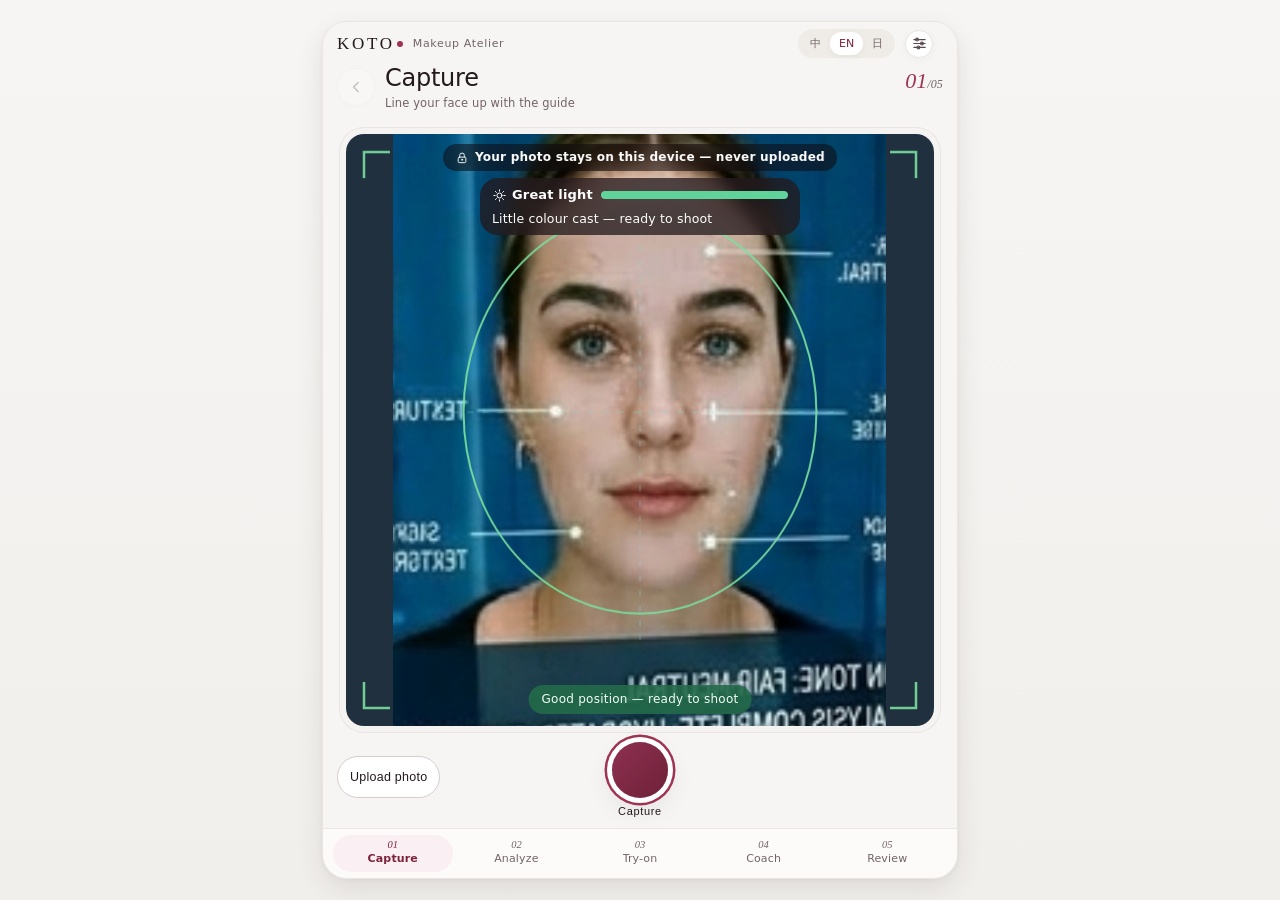
==== commit 009e0fe6: "以女性為主整體重新設計 Porcelain & Silk（Gemini）：膠囊形按鈕與標籤、柔和陰影取代細框、襯線體數字、玫瑰酒紅漸層主要按鈕、絲光滑桿；招牌換成絲光弧線與珍珠點（字標、區塊標題、前後" ====
--- a/_camtest.html
+++ b/_camtest.html
@@ -8,7 +8,7 @@
 <meta name="description" content="AI 美妝教學與 AR 試妝：用手機鏡頭看化妝前後，AI 問答教你用什麼化妝品、工具、手法，沒有工具也能畫。可安裝、可離線。">
 <meta name="keywords" content="AI 美妝教學, 化妝教學, AR 試妝, 虛擬試妝, 新手化妝, 沒有工具化妝, AI makeup tutorial, virtual makeup try-on, AIメイク, メイクレッスン">
 <link rel="manifest" href="manifest.webmanifest">
-<meta name="theme-color" content="#f8f3f1">
+<meta name="theme-color" content="#f6f5f3">
 <meta name="mobile-web-app-capable" content="yes">
 <meta name="apple-mobile-web-app-capable" content="yes">
 <meta name="apple-mobile-web-app-title" content="KOTO">
@@ -21,7 +21,7 @@
 
 <!-- 開機畫面 -->
 <div id="boot">
-  <div class="logo"><b>KOTO</b><i></i> MAKEUP ATELIER</div>
+  <div class="logo"><b>KOTO</b><i></i><span>MAKEUP ATELIER</span></div>
   <div class="bar"><i></i></div>
   <p id="boot-msg" data-i18n="boot.init">初始化…</p>
 </div>
--- a/main.css
+++ b/main.css
@@ -7,42 +7,47 @@
      雪花石白打底、暖梅色的文字、深酒紅的主要按鈕、莓果玫瑰只用在「選中／進行中」。
      第一版是墨黑＋赤陶，看起來太中性；這一版往女性用戶調，但不回到原本的奶油＋粉紅。
      再一輪（使用者：整體設計配色以女性為主）：底色從灰白調成玫瑰象牙（彩度很低），主要按鈕是玫瑰酒紅。
+     第三輪：整套交回 Gemini 以女性為主重新設計 —— Porcelain & Silk（白瓷絲光）。
+     白瓷般的低彩度底、玫瑰莓果重點色、膠囊形的按鈕、柔和的陰影、數字用襯線體；
+     招牌從「取景框與刻度」換成「絲光弧線與珍珠點」。外觀規則在檔案最後的 PORCELAIN & SILK。
      粉紅光暈與玻璃感拿掉，改成細線邊框與很淡的陰影；數字用等寬字。
      不變的一點：**影像框內與四周一律是中性色**（--neutral）。顏色包圍會讓人
      把口紅顏色看偏（同時對比效應）—— 整台機器的價值來自「顏色可信」。
      變數名稱沿用舊的（--rose = 重點色、--cream-* = 底色四階），所以全站一起換。 */
-  --cream-0:#f8f3f1; --cream-1:#ffffff; --cream-2:#f1e9e6; --cream-3:#e8ddd9;
-  --rose:#9e3b52; --rose-soft:#7d293d; --rose-dim:rgba(158,59,82,.36);
+  --cream-0:#f6f5f3; --cream-1:#ffffff; --cream-2:#efece8; --cream-3:#e6e0de;
+  --rose:#9e3352; --rose-soft:#7d223d; --rose-dim:rgba(158,51,82,.34);
   --gold:#7d5a1e;
-  --ink:#261a1d; --ink-2:#5e4f53; --ink-3:#75666a;
-  --ok:#2a6b52; --warn:#9c5a16;
-  --radius:12px; --radius-sm:10px;
+  --ink:#24191d; --ink-2:#594a4f; --ink-3:#726368;
+  --ok:#266950; --warn:#9b5816;
+  --radius:18px; --radius-sm:14px;
   --rail-w:300px; --bar-h:58px;
-  --glass:rgba(252,248,247,.94);
-  --line:#e8dedb;
-  --glow:0 0 0 1px var(--line), 0 1px 2px rgba(25,24,23,.05);
-  --neutral:#f5f4f1;      /* 影像框的中性底，判色不受重點色干擾 */
-  --onImage:rgba(38,26,29,.78);   /* 疊在照片上的膠囊底色 */
+  --glass:rgba(252,251,249,.95);
+  --line:#eae4e2;
+  --glow:0 0 0 1px var(--line), 0 2px 10px rgba(36,25,29,.04);
+  --neutral:#f4f3f1;      /* 影像框的中性底，判色不受重點色干擾 */
+  --onImage:rgba(36,25,29,.76);   /* 疊在照片上的膠囊底色 */
   /* *-rgb 是給 rgba(var(--x-rgb), .3) 用的「不含透明度」的三個數字。 */
-  --rose-rgb:158,59,82;
-  --tint:#fbf1f3; --tint-2:#f7e7eb; --tint-3:#f3dce2;   /* 選中狀態的淡底色 */
-  --line-rgb:186,168,164;
+  --rose-rgb:158,51,82;
+  --tint:#faf0f3; --tint-2:#f6e6eb; --tint-3:#f2dce3;   /* 選中狀態的淡底色 */
+  --line-rgb:190,176,178;
   --glow-rgb:120,104,108; --drop-rgb:78,62,66;           /* 外框、大投影（中性灰，不帶顏色） */
   --shadow-rgb:70,54,58;                                /* 小元件投影 */
   --edge-rgb:70,54,58;                                  /* 色票外框細線 */
-  --ink-rgb:38,26,29;                                   /* 深色內陰影 */
-  --bg-1:#f8f3f1; --bg-2:#f4ecea; --bg-3:#f8f3f1; --bg-4:#f4ecea;   /* 頁面背景：幾乎是平的 */
-  --radius-lg:18px;
-  --primary-1:#6f2740; --primary-2:#84304a; --primary-rgb:132,48,74;   /* 主要按鈕：墨色 */
-  --card-1:#ffffff; --card-2:#fcf8f7; --boot-1:#f8f3f1; --boot-2:#f1e9e6;
-  --orb-1:#fdf5f7; --orb-2:#e4b8c4; --orb-3:#9e3b52;                  /* 完成頁的裝飾圓球 */
-  --on-image-hi:#ffd6e0; --bar-lo:#e4b8c4; --star-off-rgb:150,145,136;
+  --ink-rgb:36,25,29;                                   /* 深色內陰影 */
+  --bg-1:#f6f5f3; --bg-2:#f1efec; --bg-3:#f6f5f3; --bg-4:#f1efec;   /* 頁面背景：幾乎是平的 */
+  --radius-lg:24px;
+  --primary-1:#6e2139; --primary-2:#84304a; --primary-rgb:110,33,57;   /* 主要按鈕：墨色 */
+  --card-1:#ffffff; --card-2:#fcfbf9; --boot-1:#f6f5f3; --boot-2:#efece8;
+  --orb-1:#fdf5f7; --orb-2:#e3b8c5; --orb-3:#9e3352;                  /* 完成頁的裝飾圓球 */
+  --on-image-hi:#ffd6e0; --bar-lo:#e3b8c5; --star-off-rgb:150,145,136;
   /* 這一版新增的 */
-  --line-strong:#d3c4c0;                                              /* 次要按鈕、刻度的線 */
-  --shadow-float:0 8px 24px rgba(25,24,23,.12), 0 1px 2px rgba(25,24,23,.08);
-  --shadow-press:inset 0 2px 4px rgba(25,24,23,.16);
-  --font-num:ui-monospace,"SF Mono",Menlo,Consolas,monospace;
+  --line-strong:#d5ccce;                                              /* 次要按鈕、刻度的線 */
+  --shadow-float:0 10px 28px rgba(36,25,29,.10), 0 2px 6px rgba(36,25,29,.04);
+  --shadow-press:inset 0 2px 5px rgba(36,25,29,.14);
+  --font-num:Georgia,"Times New Roman",-apple-system,BlinkMacSystemFont,"Hiragino Sans","PingFang TC","Noto Sans CJK TC","Microsoft JhengHei","Yu Gothic UI",sans-serif;
   --primary-lo:#56192e;                                                /* 主要按鈕下緣的實影 */
+  --pill:9999px;                                                       /* 膠囊形 */
+  --grad-primary:linear-gradient(135deg, #8e3050 0%, #6e2139 100%);      /* 主要按鈕 */
   --tick:repeating-linear-gradient(90deg, var(--line-strong) 0 1px, transparent 1px 8px);   /* 刻度尺 */
   color-scheme: light;
 }
@@ -676,28 +681,28 @@
    --neutral（影像框的中性灰）、商品色票、AR 上妝顏色。
    粉色或綠色包圍會讓人把口紅顏色看偏（同時對比效應），
    整台機器的價值來自「顏色可信」，配色不能拿這個去換。 */
-:root[data-theme="gold"] {      /* 暖銅 Warm Copper */
-  --rose:#9e472a; --rose-soft:#7a321a; --rose-dim:rgba(158,71,42,.36); --rose-rgb:158,71,42;
-  --tint:#fcf2ee; --tint-2:#f8e8e1; --tint-3:#f5ddd4; --orb-1:#fdf6f3; --orb-2:#e6beb0; --orb-3:#9e472a; --on-image-hi:#ffdccf; --bar-lo:#e6beb0;
-  --primary-1:#652814; --primary-2:#7a321a; --primary-rgb:122,50,26; --primary-lo:#4c1d0e;
-}
-:root[data-theme="lilac"] {     /* 桑葚 Mulberry Wine */
-  --rose:#7e3558; --rose-soft:#5e223f; --rose-dim:rgba(126,53,88,.36); --rose-rgb:126,53,88;
-  --tint:#faf0f5; --tint-2:#f4e8ee; --tint-3:#efe0e8; --orb-1:#fcf5f8; --orb-2:#dec2d1; --orb-3:#7e3558; --on-image-hi:#ffd6ea; --bar-lo:#dec2d1;
-  --primary-1:#4d1b34; --primary-2:#5e223f; --primary-rgb:94,34,63; --primary-lo:#3a1327;
-}
-:root[data-theme="sage"] {      /* 山茶 Camellia Coral */
-  --rose:#a8383b; --rose-soft:#822427; --rose-dim:rgba(168,56,59,.36); --rose-rgb:168,56,59;
-  --tint:#fdf1f1; --tint-2:#fae6e6; --tint-3:#f7dcdc; --orb-1:#fef6f6; --orb-2:#e8b7b8; --orb-3:#a8383b; --on-image-hi:#ffd7d6; --bar-lo:#e8b7b8;
-  --primary-1:#6c1d20; --primary-2:#822427; --primary-rgb:130,36,39; --primary-lo:#531517;
-}
-:root[data-theme="mist"] {      /* 無花果 Spiced Fig */
-  --rose:#8f3d4e; --rose-soft:#6e2938; --rose-dim:rgba(143,61,78,.36); --rose-rgb:143,61,78;
-  --tint:#fbf1f3; --tint-2:#f6e6ea; --tint-3:#f2dce1; --orb-1:#fdf5f7; --orb-2:#e2b9c2; --orb-3:#8f3d4e; --on-image-hi:#ffd8e0; --bar-lo:#e2b9c2;
-  --primary-1:#5b212e; --primary-2:#6e2938; --primary-rgb:110,41,56; --primary-lo:#451822;
+:root[data-theme="gold"] {      /* 焙茶杏紅 Spiced Apricot */
+  --rose:#a34536; --rose-soft:#803124; --rose-dim:rgba(163,69,54,.34); --rose-rgb:163,69,54;
+  --tint:#fcf2f0; --tint-2:#f8e8e5; --tint-3:#f5dfdb; --orb-1:#fdf6f4; --orb-2:#e6beb7; --orb-3:#a34536; --on-image-hi:#ffdbd4; --bar-lo:#e6beb7;
+  --primary-1:#6f2a1f; --primary-2:#86372a; --primary-rgb:111,42,31; --grad-primary:linear-gradient(135deg, #934032 0%, #6f2a1f 100%);
+}
+:root[data-theme="lilac"] {     /* 芍藥梅紫 Peony Plum */
+  --rose:#7e3862; --rose-soft:#5f2548; --rose-dim:rgba(126,56,98,.34); --rose-rgb:126,56,98;
+  --tint:#f9f0f6; --tint-2:#f4e8f0; --tint-3:#efe0ea; --orb-1:#fcf5fa; --orb-2:#ddbfd3; --orb-3:#7e3862; --on-image-hi:#ffd6f0; --bar-lo:#ddbfd3;
+  --primary-1:#532040; --primary-2:#682c52; --primary-rgb:83,32,64; --grad-primary:linear-gradient(135deg, #74325b 0%, #532040 100%);
+}
+:root[data-theme="sage"] {      /* 山茶花釉 Camellia Rouge */
+  --rose:#a83644; --rose-soft:#852430; --rose-dim:rgba(168,54,68,.34); --rose-rgb:168,54,68;
+  --tint:#fcf0f2; --tint-2:#f8e6e9; --tint-3:#f5dce0; --orb-1:#fef5f6; --orb-2:#e6b7be; --orb-3:#a83644; --on-image-hi:#ffd6dc; --bar-lo:#e6b7be;
+  --primary-1:#74202a; --primary-2:#8b2a36; --primary-rgb:116,32,42; --grad-primary:linear-gradient(135deg, #97303d 0%, #74202a 100%);
+}
+:root[data-theme="mist"] {      /* 無花果絲絨 Fig Velvet */
+  --rose:#8e3554; --rose-soft:#6e233e; --rose-dim:rgba(142,53,84,.34); --rose-rgb:142,53,84;
+  --tint:#faf0f4; --tint-2:#f5e6ec; --tint-3:#f1dce4; --orb-1:#fcf5f8; --orb-2:#e0b8c7; --orb-3:#8e3554; --on-image-hi:#ffd6e6; --bar-lo:#e0b8c7;
+  --primary-1:#602038; --primary-2:#762b47; --primary-rgb:96,32,56; --grad-primary:linear-gradient(135deg, #81304e 0%, #602038 100%);
 }
 /* 俐落：圓角收小。只動三個圓角變數，版面尺寸完全不變 */
-:root[data-shape="crisp"] { --radius:4px; --radius-sm:3px; --radius-lg:6px; }
+:root[data-shape="crisp"] { --radius:10px; --radius-sm:8px; --radius-lg:14px; --pill:10px; }
 
 /* 設定面板：頁首齒輪按鈕打開，浮在鏡面右上 */
 #set-btn {
@@ -2640,7 +2645,7 @@
 .spec b.price { font-family:var(--font-num); color:var(--ink); }
 
 /* ── 完成／錯誤的顏色（原本寫死的薄荷綠與玫瑰紅）── */
-:root { --ok-tint:#ecf6f1; --bad:#a62d38; }
+:root { --ok-tint:#ecf6f2; --bad:#a82a38; }
 
 /* ── AR 抽屜（妝容調整）：一張不透明的紙，細線＋浮起來的陰影 ── */
 .sheet { background:var(--card-2); -webkit-backdrop-filter:none; backdrop-filter:none; box-shadow:0 0 0 1px var(--line), var(--shadow-float); }
@@ -2915,3 +2920,256 @@
 .light-meter b .ic { width:15px; height:15px; }
 .teach .ask-toggle, .save-card, .advisor .opts button.ask-btn { display:inline-flex; align-items:center; gap:5px; }
 .teach .ask-toggle .ic, .save-card .ic, .advisor .opts button.ask-btn .ic { width:16px; height:16px; }
+
+/* ═══════════════════════════════════════════════════════════════════════
+   PORCELAIN & SILK（白瓷絲光）—— 2026-11，整套交回 Gemini 以女性用戶為主重新設計
+   上一版（Tactile Atelier）像一台量測儀器：到處是細框、等寬數字、方形按鈕、取景角標與刻度。
+   這一版：白瓷般的底、膠囊形的按鈕與標籤、用很淡的陰影把白色的面托起來（細線只留在兩個面相接的地方）、
+   數字用襯線體、選中是「玫瑰莓果的細框＋淡淡的絲光底」，招牌是「絲光弧線與珍珠點」。
+   版面（KOTO 版面那一段）與線條圖示不變；這一層只蓋外觀。
+   ═══════════════════════════════════════════════════════════════════════ */
+:root {
+  --soft:0 2px 10px rgba(var(--ink-rgb),.04);
+  --soft-lg:0 10px 28px rgba(var(--ink-rgb),.10), 0 2px 6px rgba(var(--ink-rgb),.04);
+  --display:Georgia,"Times New Roman","Hiragino Mincho ProN","Yu Mincho","Songti TC",serif;   /* 只給拉丁字母的字標 */
+  --ease-silk:cubic-bezier(.25,.9,.35,1);
+}
+body { font-variant-numeric:proportional-nums; letter-spacing:.01em; }
+
+/* ── 外殼 ── */
+#mirror { box-shadow:0 0 0 1px var(--line), var(--soft-lg); }
+#bar { border-bottom:0; }
+#brand b { font-family:var(--display); font-weight:400; font-size:17px; letter-spacing:.16em; }
+#brand i { width:6px; height:6px; margin-left:-6px; border:0; background:var(--rose); }      /* 珍珠點 */
+#brand span { padding-left:2px; border-left:0; font-size:11px; letter-spacing:.06em; text-transform:none; }
+#lang { padding:3px; border-radius:var(--pill); background:var(--cream-2); }
+#lang button { border-radius:var(--pill); font-family:inherit; font-weight:500; font-size:11px; padding:6px 9px; color:var(--ink-3); }
+#lang button.on { background:var(--cream-1); color:var(--rose-soft); box-shadow:var(--soft); }
+#back, #set-btn { border-radius:50%; border:1px solid var(--line); background:var(--cream-1); box-shadow:var(--soft); }
+#back:hover:not(:disabled), #set-btn:hover, #set-btn.on { border-color:var(--rose-dim); color:var(--rose-soft); }
+#bar h1 { font-family:inherit; font-weight:500; font-size:24px; letter-spacing:-.01em; line-height:1.25; }   /* 中文、日文標題用黑體：襯線體在各家系統差太多 */
+#bar h1 small { font-weight:400; letter-spacing:.01em; }
+#stage-no { align-self:start; padding-top:5px; font-family:var(--font-num); font-style:italic; font-size:12px; }
+#stage-no b { font-family:var(--font-num); font-style:italic; font-weight:400; font-size:22px; letter-spacing:0; color:var(--rose); }
+
+/* 階段導覽：現在這一段是一顆淡淡的絲光膠囊，走過的字變深 */
+#rail-steps { gap:4px; padding:6px 10px max(6px, env(safe-area-inset-bottom)); background:var(--card-2); border-top:1px solid var(--line); }
+.pip { gap:2px; padding:5px 2px 6px; border-radius:var(--pill); transition:background .26s var(--ease-silk), color .26s var(--ease-silk); }
+.pip::before { display:none; }
+.pip b { font-family:var(--font-num); font-style:italic; font-weight:400; font-size:10.5px; letter-spacing:0; }
+.pip span { font-weight:500; }
+.pip.done { color:var(--ink); }
+.pip.on { background:var(--tint); color:var(--rose-soft); }
+.pip.on span { font-weight:600; }
+#dock { border-top:0; }
+
+/* ── 按鈕：膠囊形；主要按鈕是玫瑰酒紅的絲光漸層，浮在柔和的陰影上 ── */
+.btn {
+  min-height:48px; padding:12px 20px; border-radius:var(--pill); border:1px solid var(--line-strong);
+  background:var(--cream-1); color:var(--ink); font-weight:500; letter-spacing:.02em; box-shadow:none;
+  transition:transform .18s var(--ease-silk), box-shadow .18s var(--ease-silk), filter .18s, border-color .18s;
+}
+.btn:hover:not(:disabled) { border-color:var(--rose-dim); color:var(--ink); box-shadow:var(--soft); }
+.btn:active:not(:disabled) { transform:scale(.98); box-shadow:var(--shadow-press); }
+.btn.primary { background:var(--grad-primary); border:0; color:#fcfbf9; font-weight:600; box-shadow:0 8px 20px rgba(var(--primary-rgb),.22); }
+.btn.primary:hover:not(:disabled) { background:var(--grad-primary); border:0; color:#fcfbf9; filter:brightness(.94); box-shadow:0 10px 24px rgba(var(--primary-rgb),.28); }
+.btn.primary:active:not(:disabled) { transform:scale(.98); box-shadow:0 3px 8px rgba(var(--primary-rgb),.24); }
+.btn.ghost { background:var(--cream-1); border-color:var(--line-strong); color:var(--ink); }
+.btn.ghost:hover { border-color:var(--rose-dim); }
+.btn.ghost.on { background:var(--tint); border-color:var(--rose); color:var(--rose-soft); }
+
+/* 快門：白瓷的圓盤、一圈玫瑰莓果、裡面是絲光的芯；按下去芯縮一下、外圈往外暈開 */
+#mirror:has(#s1:not([hidden])) #actions .btn.primary { background:none; box-shadow:none; filter:none; color:var(--ink); font-weight:500; letter-spacing:.06em; }
+#mirror:has(#s1:not([hidden])) #actions .btn.primary::before {
+  width:56px; height:56px; background:var(--grad-primary);
+  box-shadow:0 0 0 5px var(--cream-1), 0 0 0 7.5px var(--rose), var(--shadow-float);
+  transition:transform .28s cubic-bezier(.22,1,.36,1), box-shadow .28s cubic-bezier(.22,1,.36,1);
+}
+#mirror:has(#s1:not([hidden])) #actions .btn.primary:hover:not(:disabled) { background:none; box-shadow:none; filter:none; }
+#mirror:has(#s1:not([hidden])) #actions .btn.primary:active:not(:disabled)::before {
+  transform:scale(.9); box-shadow:0 0 0 7px var(--cream-1), 0 0 0 9px rgba(var(--rose-rgb),.55), var(--shadow-float);
+}
+#mirror:has(#s1:not([hidden])) #actions .btn:not(.primary) { border-radius:var(--pill); }
+
+/* ── 影像框：拿掉刻度尺；大螢幕上是柔和的圓角 ── */
+.frame::before { display:none; }
+.frame { box-shadow:0 0 0 6px var(--neutral), 0 0 0 7px var(--line); }
+#hint, .privacy-chip { border-radius:var(--pill); }
+#count { font-family:var(--font-num); font-style:italic; font-weight:400; }
+
+/* ── 區塊標題：前面一顆珍珠點，不再全大寫 ── */
+.sect-title { padding-left:14px; font-size:13px; font-weight:600; letter-spacing:.01em; text-transform:none; color:var(--ink-2); }
+.sect-title::after { left:1px; top:50%; bottom:auto; width:6px; height:6px; margin-top:-3px; border-radius:50%; background:var(--rose); }
+.s5-sec > h3 { padding-left:14px; font-weight:600; }
+.s5-sec > h3::before { left:1px; top:50%; bottom:auto; width:6px; height:6px; margin-top:-3px; border-radius:50%; background:var(--rose); }
+
+/* ── 對話（白底的地方）與快速回覆 ── */
+.advisor .msg.ai .bubble { border-radius:4px 18px 18px 18px; box-shadow:0 0 0 1px var(--line), var(--soft); }
+.advisor .msg.ai.cont .bubble { border-radius:18px; }
+.advisor .msg.ai.ask .bubble { background:var(--tint); box-shadow:0 0 0 1px var(--rose-dim); }
+.advisor .msg.ai .avatar { border-radius:50%; background:var(--grad-primary); font-family:var(--display); font-style:italic; }
+.advisor .msg.you { border-radius:18px 4px 18px 18px; background:var(--cream-2); }
+.advisor .opts button { border-radius:var(--pill); padding:9px 15px; background:var(--card-2); border:1px solid var(--line); font-weight:500; }
+.advisor .opts button:hover { border-color:var(--rose-dim); background:var(--card-2); }
+#adv4 .opts button, #s2 #adv2 .opts button { border-radius:var(--pill); }
+
+/* ── 妝容卡、色票、分頁、滑桿 ── */
+.look { border-radius:var(--radius); box-shadow:0 0 0 1px var(--line), var(--soft); }
+.look:hover { box-shadow:0 0 0 1px var(--line-strong), var(--soft); }
+.look.on { background:var(--tint); box-shadow:0 0 0 1.5px var(--rose), 0 4px 14px rgba(var(--rose-rgb),.10); }
+.look .best { background:var(--tint-3); color:var(--rose-soft); border-radius:var(--pill); font-weight:600; }
+.look.on .best { background:var(--cream-1); }
+.look .score { font-family:var(--font-num); font-style:italic; }
+.chip-color { border-radius:50%; }
+.tabs button { border-radius:var(--pill); }
+.tabs button.on { border-color:var(--rose); background:var(--tint); color:var(--rose-soft); }
+.sw-btn { border-radius:var(--radius-sm); transition:transform .22s cubic-bezier(.34,1.4,.64,1), box-shadow .22s cubic-bezier(.34,1.4,.64,1), border-color .18s; }
+.sw-btn i { border-radius:9px; }
+.sw-btn:active { transform:translateY(-1px) scale(.97); }
+.sw-btn.on { border-color:var(--rose); color:var(--rose-soft); box-shadow:0 0 0 1.5px var(--rose); transform:translateY(-2px); }
+.sl input[type=range] { height:28px; background:none; background-image:none; }
+.sl input[type=range]::-webkit-slider-runnable-track { height:6px; border-radius:var(--pill); background:linear-gradient(90deg, var(--tint-3), var(--rose)); }
+.sl input[type=range]::-webkit-slider-thumb { width:24px; height:24px; margin-top:-9px; border:2px solid var(--rose); background:var(--cream-1); box-shadow:var(--shadow-float); }
+.sl input[type=range]::-moz-range-track { height:6px; border-radius:var(--pill); background:linear-gradient(90deg, var(--tint-3), var(--rose)); }
+.sl input[type=range]::-moz-range-thumb { width:20px; height:20px; border:2px solid var(--rose); background:var(--cream-1); }
+.sl output { font-family:var(--font-num); font-style:italic; color:var(--rose-soft); }
+
+/* ── 設定面板、商品卡 ── */
+#settings { border-radius:var(--radius-lg); padding:18px 16px 14px; box-shadow:0 0 0 1px var(--line), var(--shadow-float); }
+#settings h4 { letter-spacing:.02em; font-size:11.5px; color:var(--ink-2); }
+#settings .theme i { border-radius:50%; }
+#settings .theme.on { color:var(--rose-soft); }
+#settings .theme.on i { box-shadow:0 0 0 2px var(--cream-1), 0 0 0 4px var(--rose); }
+#settings .shape { border-radius:var(--pill); border-color:var(--line-strong); color:var(--ink); background:var(--cream-1); }
+#settings .shape.soft { border-radius:var(--pill); }
+#settings .shape.crisp { border-radius:10px; }
+#settings .shape.on { border-color:var(--rose); background:var(--tint); color:var(--rose-soft); }
+#panel { border-radius:var(--radius-lg); box-shadow:0 0 0 1px var(--line), var(--shadow-float); }
+
+/* ── AR：抽屜、分頁、鏡子上的按鈕 ── */
+.sheet { border-radius:var(--radius-lg); background:var(--card-2); box-shadow:0 0 0 1px var(--line), var(--shadow-float); }
+.sheet[data-tab="ai"] { background:transparent; box-shadow:none; }
+.sheet .sheet-tabs { gap:2px; padding:3px; border-radius:var(--pill); background:var(--cream-2); }
+.sheet .sheet-tabs button { width:38px; height:38px; background:transparent; box-shadow:none; color:var(--ink-3); }
+.sheet .sheet-tabs button.on, .sheet[data-tab="ai"] .sheet-tabs button.on { background:var(--cream-1); color:var(--rose-soft); box-shadow:var(--soft); }
+.sheet[data-tab="ai"] .sheet-tabs { background:rgba(var(--ink-rgb),.42); -webkit-backdrop-filter:blur(12px); backdrop-filter:blur(12px); }
+.sheet[data-tab="ai"] .sheet-tabs button { background:transparent; box-shadow:none; color:#fcfbf9; -webkit-backdrop-filter:none; backdrop-filter:none; }
+.sheet .sheet-toggle { border-radius:50%; background:var(--cream-1); box-shadow:0 0 0 1px var(--line), var(--soft); }
+.sheet[data-tab="ai"] .sheet-toggle { background:rgba(var(--ink-rgb),.42); box-shadow:0 0 0 1px rgba(255,255,255,.22) inset; }
+.seg.float { border-radius:var(--pill); }
+.seg.float button { border-radius:var(--pill); }
+.seg.float button.on { background:#fcfbf9; color:var(--rose-soft); }
+.hist button { border-radius:var(--pill); }
+.rail .rb i, .rail.tight .rb i { border-radius:50%; border:1px solid rgba(255,255,255,.22); }
+.teach-target { border-radius:var(--radius-sm); }
+
+/* ── 跟練（教學）面板 ── */
+.teach { border-radius:var(--radius-lg) var(--radius-lg) 0 0; background:var(--card-2); box-shadow:0 0 0 1px var(--line), 0 -10px 28px rgba(var(--ink-rgb),.12); }
+.teach-grip::before { width:36px; height:4px; border-radius:var(--pill); background:var(--line-strong); }
+.teach-nav button { padding:7px 13px; border-radius:var(--pill); font-weight:500; color:var(--ink-3); background:transparent; box-shadow:none; }
+.teach-nav button.done { color:var(--ink); background:var(--cream-2); box-shadow:none; }
+.teach-nav button.on { color:#fcfbf9; background:var(--grad-primary); font-weight:600; }
+.teach .ask-toggle { border-radius:var(--pill); }
+.tseg { padding:3px; border-radius:var(--pill); background:var(--cream-2); }
+.tseg button { border-radius:var(--pill); }
+.tseg button.on, .tseg.view button.on { color:var(--rose-soft); background:var(--cream-1); box-shadow:var(--soft); }
+.tool-presets button, .teach .emethods button, .how-modes button, .pb-kit, .pb-tog, .s5-nav button, .save-card, .adv-row .again, .grow-start, .grow-actions button {
+  border-radius:var(--pill); border-color:var(--line-strong); background:var(--cream-1); color:var(--ink); font-weight:500;
+}
+.tool-presets button.on, .teach .emethods button.on, .how-modes button.on, .pb-kit.on, .pb-tog.on {
+  border-color:var(--rose); background:var(--tint); color:var(--rose-soft); font-weight:600; box-shadow:0 0 0 .5px var(--rose);
+}
+.pb-kit.on svg { color:var(--rose-soft); }
+.tool { border:1px solid var(--line); border-radius:var(--radius); box-shadow:var(--soft); }
+.tool.on { border-color:var(--rose); background:var(--tint); box-shadow:0 0 0 .5px var(--rose), var(--soft); }
+.tool.fixed { background:var(--cream-2); border-color:var(--line); box-shadow:none; }
+.teach .scenes button { border:1px solid var(--line); border-radius:var(--radius); box-shadow:var(--soft); }
+.teach .scenes button.on { border-color:var(--rose); background:var(--tint); box-shadow:0 0 0 .5px var(--rose), var(--soft); }
+.item-card, .gest-card, .advice, .how, .spark, .teach .mistake, .teach .fb { border-radius:var(--radius); box-shadow:0 0 0 1px var(--line), var(--soft); }
+.gest-card b, .teach .formula b, .pb-hint b { padding:2px 10px; border-radius:var(--pill); background:var(--tint); color:var(--rose-soft); font-weight:600; letter-spacing:.01em; }
+.gest-card .press i.on { background:var(--rose); }
+.teach .chip, .how .chip { border-radius:var(--pill); background:var(--cream-2); }
+.teach .step-ctl button { min-height:44px; border-radius:var(--pill); border-color:var(--line-strong); font-weight:500; }
+.teach .step-ctl button.primary { background:var(--grad-primary); border-color:transparent; color:#fcfbf9; font-weight:600; box-shadow:0 6px 16px rgba(var(--primary-rgb),.2); }
+.teach .check { border-radius:var(--pill); }
+.teach .steps li.on { box-shadow:0 0 0 1.5px var(--rose); }
+.teach .steps.grid li { border-radius:var(--radius-sm); box-shadow:0 0 0 1px var(--line), var(--soft); }
+.teach .steps.grid li.on { box-shadow:0 0 0 1.5px var(--rose), 0 4px 14px rgba(var(--rose-rgb),.12); }
+.teach .steps.grid .num {
+  width:22px; height:22px; border-radius:50%; font-family:var(--font-num); font-style:italic; font-size:12px; font-weight:400;
+  background:var(--cream-1); color:var(--ink); box-shadow:0 1px 4px rgba(var(--ink-rgb),.25);
+}
+.teach .steps.grid li.on .num { background:var(--rose); color:#fff; }
+.teach .steps.grid li.done .num { background:var(--ok); color:#fff; }
+.teach .steps.grid img { border-radius:calc(var(--radius-sm) - 2px); }
+.facemap .leg { border-radius:var(--pill); }
+.facemap .leg b { border-radius:50%; font-style:italic; }
+.meter .lv { border-radius:var(--pill); }
+.meter .track { background-image:none; border-radius:var(--pill); }
+.meter .okz { border-radius:var(--pill); }
+
+/* 鏡子上的字幕 */
+.teach-cap, #s4.teach-mode .teach-cap { border-radius:var(--radius); -webkit-backdrop-filter:blur(14px); backdrop-filter:blur(14px); box-shadow:0 0 0 1px rgba(255,255,255,.14) inset; }
+.teach-cap .mo { border-radius:var(--pill); }
+.teach-cap .btns button { border-radius:50%; }
+.teach-cap .btns button.on { color:var(--rose-soft); background:#fcfbf9; }
+.teach-cap .l1 .n { font-family:var(--font-num); font-style:italic; }
+
+/* 光線量表：一條絲光的膠囊，不是刻度 */
+.light-meter { border-radius:var(--radius); }
+.light-meter .lm-bar { border-radius:var(--pill); background-image:none; }
+.light-meter .lm-bar i { border-radius:var(--pill); }
+
+/* ── 成果頁 ── */
+.bax { border-radius:var(--radius); box-shadow:0 0 0 1px var(--line), var(--soft); }
+.bax::before { display:none; }
+.bax .tag { top:12px; border-radius:var(--pill); font-family:inherit; font-weight:600; letter-spacing:.04em; }
+.bax .tag.l { left:12px; } .bax .tag.r { right:12px; }
+.bax .grip { width:1.5px; margin-left:-.75px; background:rgba(255,255,255,.9); }
+.bax .grip::after {                       /* 白瓷的小圓盤，上面兩道相對的弧線 */
+  content:""; width:38px; height:38px; margin:-19px 0 0 -19px; border-radius:50%; background:var(--cream-1);
+  box-shadow:var(--shadow-float);
+}
+.bax .grip::before {
+  content:""; position:absolute; top:50%; left:50%; z-index:1; width:16px; height:16px; margin:-8px 0 0 -8px; border-radius:50%;
+  border:1.5px solid var(--rose); border-top-color:transparent; border-bottom-color:transparent;
+}
+.flow canvas, .how canvas, .real-ba img, .teach .cmp img, .facemap img { border-radius:calc(var(--radius) - 4px); }
+.spark polyline { stroke:var(--rose); stroke-width:1.75; }
+.spark .end { fill:var(--rose); stroke:var(--cream-1); }
+.spark line { stroke:var(--line); stroke-dasharray:none; stroke-width:1; }
+.spark figcaption span { font-family:var(--font-num); font-style:italic; font-weight:400; }
+.grow-table th { text-transform:none; letter-spacing:.01em; font-size:11.5px; }
+#s5-prod > summary { border-radius:var(--radius-sm); }
+.blk { border-radius:var(--radius); box-shadow:0 0 0 1px var(--line), var(--soft); }
+.blk::before { left:16px; top:18px; width:6px; height:6px; border-radius:50%; }
+.blk .it { border-radius:var(--radius-sm); }
+
+/* ── 其他 ── */
+.pwa-invite { border-radius:var(--radius); box-shadow:0 0 0 1px var(--line), var(--shadow-float); }
+.pwa-invite .go { border-radius:var(--pill); background:var(--grad-primary); }
+.pwa-guide .card { border-radius:var(--radius-lg); }
+.pwa-guide button { border-radius:var(--pill); }
+.qa-input, .qa-form .send, .qa-form .close { border-radius:var(--pill); }
+.msg.ai .bubble .re { border-radius:var(--pill); }
+.pb-rec { border-radius:var(--pill); }
+
+/* ── 開機畫面：像打開的粉盒 —— 兩圈交疊的橢圓、中間是字標、外圈上一顆珍珠 ── */
+#boot { gap:22px; }
+#boot .logo { position:relative; display:grid; justify-items:center; align-content:center; gap:0; width:150px; height:190px; font-size:0; letter-spacing:0; }
+#boot .logo::before, #boot .logo::after { content:""; position:absolute; left:50%; top:50%; width:120px; height:156px; margin:-78px 0 0 -60px; border:1px solid var(--line-strong); border-radius:50%; }
+#boot .logo::before { transform:rotate(8deg); }
+#boot .logo::after { transform:rotate(-6deg); border-color:var(--rose-dim); }
+#boot .logo b { position:relative; z-index:1; font-family:var(--display); font-weight:400; font-size:26px; letter-spacing:.16em; margin-right:-.16em; color:var(--ink); }
+#boot .logo i { position:absolute; z-index:1; left:50%; top:12px; width:7px; height:7px; margin:0 0 0 22px; border:0; border-radius:50%; background:var(--rose); }
+#boot .logo span { position:absolute; left:50%; bottom:-6px; transform:translateX(-50%); white-space:nowrap; font-size:10px; font-weight:500; letter-spacing:.24em; color:var(--ink-3); }
+#boot .bar { width:120px; height:3px; border-radius:var(--pill); background:var(--cream-3); }
+#boot .bar i { height:100%; margin-top:0; border-radius:var(--pill); }
+#boot p { font-family:inherit; text-transform:none; letter-spacing:.02em; }
+
+@media (max-width:560px) {
+  #bar h1 { font-size:22px; }
+  #stage-no b { font-size:21px; }
+  .frame { box-shadow:none; }
+}
+@media (prefers-reduced-motion:reduce) { .pip, .sw-btn, #mirror:has(#s1:not([hidden])) #actions .btn.primary::before { transition:none; } }
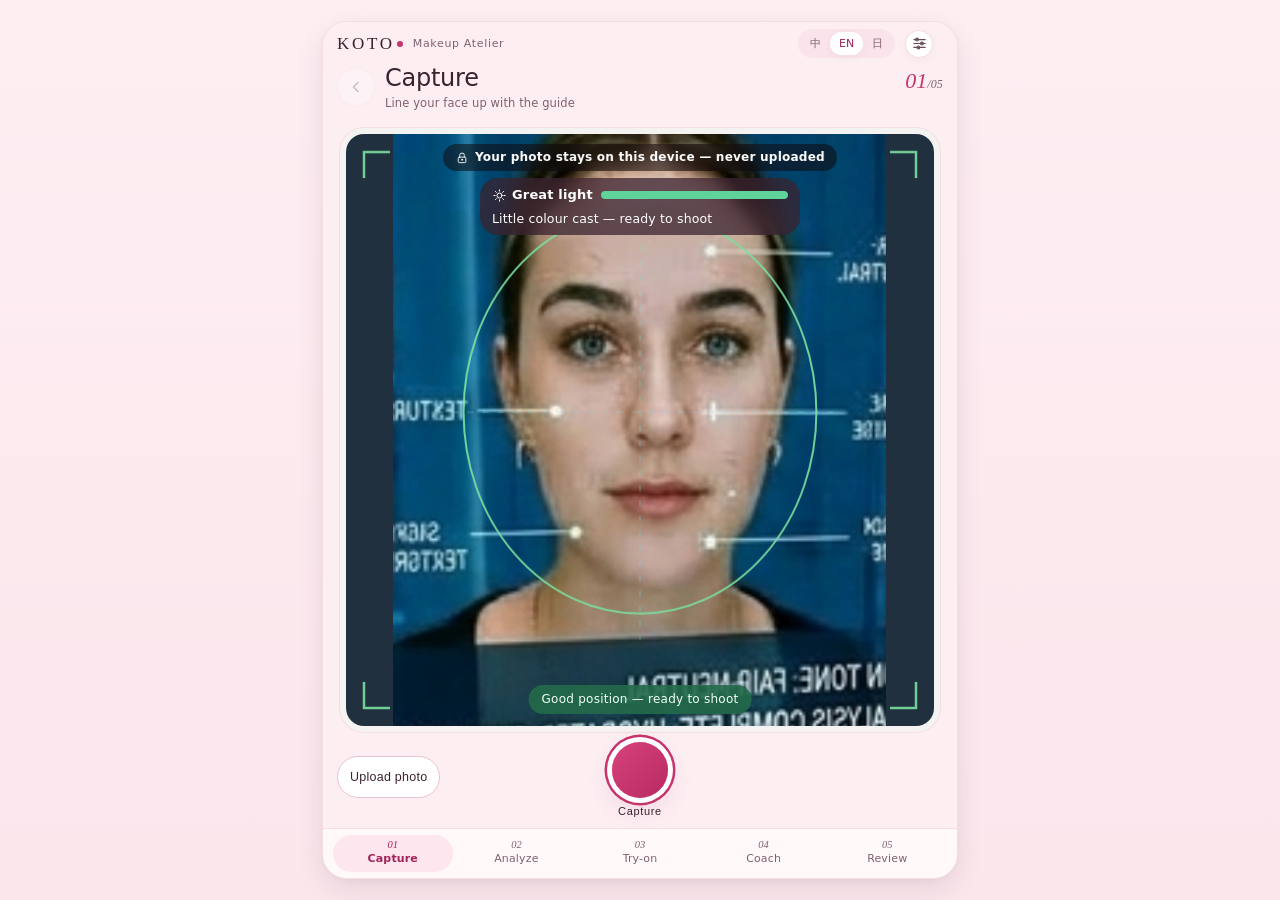
==== commit 352a6874: "顏色再偏女性化 Blush Silk：粉霧底、粉色的線與陰影、玫瑰粉重點色與漸層主要按鈕、暖梅色文字；配色選項改成玫瑰粉、蜜桃、紫藤、山茶、莓果，每個配色連底色一起換（莓果是上一版的白瓷＋深莓果） C" ====
--- a/_camtest.html
+++ b/_camtest.html
@@ -8,7 +8,7 @@
 <meta name="description" content="AI 美妝教學與 AR 試妝：用手機鏡頭看化妝前後，AI 問答教你用什麼化妝品、工具、手法，沒有工具也能畫。可安裝、可離線。">
 <meta name="keywords" content="AI 美妝教學, 化妝教學, AR 試妝, 虛擬試妝, 新手化妝, 沒有工具化妝, AI makeup tutorial, virtual makeup try-on, AIメイク, メイクレッスン">
 <link rel="manifest" href="manifest.webmanifest">
-<meta name="theme-color" content="#f6f5f3">
+<meta name="theme-color" content="#fdeef2">
 <meta name="mobile-web-app-capable" content="yes">
 <meta name="apple-mobile-web-app-capable" content="yes">
 <meta name="apple-mobile-web-app-title" content="KOTO">
--- a/main.css
+++ b/main.css
@@ -10,44 +10,48 @@
      第三輪：整套交回 Gemini 以女性為主重新設計 —— Porcelain & Silk（白瓷絲光）。
      白瓷般的低彩度底、玫瑰莓果重點色、膠囊形的按鈕、柔和的陰影、數字用襯線體；
      招牌從「取景框與刻度」換成「絲光弧線與珍珠點」。外觀規則在檔案最後的 PORCELAIN & SILK。
+     第四輪（使用者：顏色再偏女性化）：Blush Silk（粉霧絲光）。前三輪都怕顏色干擾判色而收著，
+     結果看起來是「白底＋深酒紅」，不像給女性用的。這一輪整組往粉色移：粉霧底、粉色的線與陰影、
+     玫瑰粉重點色、玫瑰粉漸層的主要按鈕。卡片仍然是白的，影像框的襯底仍然是中性灰白（--neutral）。
+     原本的白瓷＋深莓果留在配色選項「莓果」。
      粉紅光暈與玻璃感拿掉，改成細線邊框與很淡的陰影；數字用等寬字。
      不變的一點：**影像框內與四周一律是中性色**（--neutral）。顏色包圍會讓人
      把口紅顏色看偏（同時對比效應）—— 整台機器的價值來自「顏色可信」。
      變數名稱沿用舊的（--rose = 重點色、--cream-* = 底色四階），所以全站一起換。 */
-  --cream-0:#f6f5f3; --cream-1:#ffffff; --cream-2:#efece8; --cream-3:#e6e0de;
-  --rose:#9e3352; --rose-soft:#7d223d; --rose-dim:rgba(158,51,82,.34);
+  --cream-0:#fdeef2; --cream-1:#ffffff; --cream-2:#fae3ea; --cream-3:#f3d3dd;
+  --rose:#c7336d; --rose-soft:#a3225a; --rose-dim:rgba(199,51,109,.36);
   --gold:#7d5a1e;
-  --ink:#24191d; --ink-2:#594a4f; --ink-3:#726368;
+  --ink:#3a2230; --ink-2:#6a4d5a; --ink-3:#806070;
   --ok:#266950; --warn:#9b5816;
   --radius:18px; --radius-sm:14px;
   --rail-w:300px; --bar-h:58px;
-  --glass:rgba(252,251,249,.95);
-  --line:#eae4e2;
-  --glow:0 0 0 1px var(--line), 0 2px 10px rgba(36,25,29,.04);
+  --glass:rgba(255,249,250,.95);
+  --line:#f5dde4;
+  --glow:0 0 0 1px var(--line), 0 2px 10px rgba(160,60,100,.06);
   --neutral:#f4f3f1;      /* 影像框的中性底，判色不受重點色干擾 */
-  --onImage:rgba(36,25,29,.76);   /* 疊在照片上的膠囊底色 */
+  --onImage:rgba(58,34,48,.74);   /* 疊在照片上的膠囊底色 */
   /* *-rgb 是給 rgba(var(--x-rgb), .3) 用的「不含透明度」的三個數字。 */
-  --rose-rgb:158,51,82;
-  --tint:#faf0f3; --tint-2:#f6e6eb; --tint-3:#f2dce3;   /* 選中狀態的淡底色 */
-  --line-rgb:190,176,178;
-  --glow-rgb:120,104,108; --drop-rgb:78,62,66;           /* 外框、大投影（中性灰，不帶顏色） */
-  --shadow-rgb:70,54,58;                                /* 小元件投影 */
+  --rose-rgb:199,51,109;
+  --tint:#fde6ee; --tint-2:#fbd8e4; --tint-3:#f7c8d9;   /* 選中狀態的淡底色 */
+  --line-rgb:222,176,192;
+  --glow-rgb:200,130,155; --drop-rgb:130,60,88;           /* 外框、大投影（中性灰，不帶顏色） */
+  --shadow-rgb:120,55,82;                                /* 小元件投影 */
   --edge-rgb:70,54,58;                                  /* 色票外框細線 */
-  --ink-rgb:36,25,29;                                   /* 深色內陰影 */
-  --bg-1:#f6f5f3; --bg-2:#f1efec; --bg-3:#f6f5f3; --bg-4:#f1efec;   /* 頁面背景：幾乎是平的 */
+  --ink-rgb:58,34,48;                                   /* 深色內陰影 */
+  --bg-1:#fdeef2; --bg-2:#fbe6ec; --bg-3:#fdeef2; --bg-4:#fbe6ec;   /* 頁面背景：幾乎是平的 */
   --radius-lg:24px;
-  --primary-1:#6e2139; --primary-2:#84304a; --primary-rgb:110,33,57;   /* 主要按鈕：墨色 */
-  --card-1:#ffffff; --card-2:#fcfbf9; --boot-1:#f6f5f3; --boot-2:#efece8;
-  --orb-1:#fdf5f7; --orb-2:#e3b8c5; --orb-3:#9e3352;                  /* 完成頁的裝飾圓球 */
-  --on-image-hi:#ffd6e0; --bar-lo:#e3b8c5; --star-off-rgb:150,145,136;
+  --primary-1:#b82a62; --primary-2:#c7336d; --primary-rgb:184,42,98;   /* 主要按鈕：墨色 */
+  --card-1:#ffffff; --card-2:#fff9fa; --boot-1:#fdeef2; --boot-2:#fadfe7;
+  --orb-1:#fff5f8; --orb-2:#f4b6cb; --orb-3:#c7336d;                  /* 完成頁的裝飾圓球 */
+  --on-image-hi:#ffd0e0; --bar-lo:#f4b6cb; --star-off-rgb:150,145,136;
   /* 這一版新增的 */
-  --line-strong:#d5ccce;                                              /* 次要按鈕、刻度的線 */
-  --shadow-float:0 10px 28px rgba(36,25,29,.10), 0 2px 6px rgba(36,25,29,.04);
-  --shadow-press:inset 0 2px 5px rgba(36,25,29,.14);
+  --line-strong:#e8c3cf;                                              /* 次要按鈕、刻度的線 */
+  --shadow-float:0 10px 28px rgba(150,50,90,.13), 0 2px 6px rgba(150,50,90,.05);
+  --shadow-press:inset 0 2px 5px rgba(120,30,70,.16);
   --font-num:Georgia,"Times New Roman",-apple-system,BlinkMacSystemFont,"Hiragino Sans","PingFang TC","Noto Sans CJK TC","Microsoft JhengHei","Yu Gothic UI",sans-serif;
-  --primary-lo:#56192e;                                                /* 主要按鈕下緣的實影 */
+  --primary-lo:#9a1f50;                                                /* 主要按鈕下緣的實影 */
   --pill:9999px;                                                       /* 膠囊形 */
-  --grad-primary:linear-gradient(135deg, #8e3050 0%, #6e2139 100%);      /* 主要按鈕 */
+  --grad-primary:linear-gradient(135deg, #d6427c 0%, #b82a62 100%);      /* 主要按鈕 */
   --tick:repeating-linear-gradient(90deg, var(--line-strong) 0 1px, transparent 1px 8px);   /* 刻度尺 */
   color-scheme: light;
 }
@@ -681,25 +685,43 @@
    --neutral（影像框的中性灰）、商品色票、AR 上妝顏色。
    粉色或綠色包圍會讓人把口紅顏色看偏（同時對比效應），
    整台機器的價值來自「顏色可信」，配色不能拿這個去換。 */
-:root[data-theme="gold"] {      /* 焙茶杏紅 Spiced Apricot */
-  --rose:#a34536; --rose-soft:#803124; --rose-dim:rgba(163,69,54,.34); --rose-rgb:163,69,54;
-  --tint:#fcf2f0; --tint-2:#f8e8e5; --tint-3:#f5dfdb; --orb-1:#fdf6f4; --orb-2:#e6beb7; --orb-3:#a34536; --on-image-hi:#ffdbd4; --bar-lo:#e6beb7;
-  --primary-1:#6f2a1f; --primary-2:#86372a; --primary-rgb:111,42,31; --grad-primary:linear-gradient(135deg, #934032 0%, #6f2a1f 100%);
-}
-:root[data-theme="lilac"] {     /* 芍藥梅紫 Peony Plum */
-  --rose:#7e3862; --rose-soft:#5f2548; --rose-dim:rgba(126,56,98,.34); --rose-rgb:126,56,98;
-  --tint:#f9f0f6; --tint-2:#f4e8f0; --tint-3:#efe0ea; --orb-1:#fcf5fa; --orb-2:#ddbfd3; --orb-3:#7e3862; --on-image-hi:#ffd6f0; --bar-lo:#ddbfd3;
-  --primary-1:#532040; --primary-2:#682c52; --primary-rgb:83,32,64; --grad-primary:linear-gradient(135deg, #74325b 0%, #532040 100%);
-}
-:root[data-theme="sage"] {      /* 山茶花釉 Camellia Rouge */
-  --rose:#a83644; --rose-soft:#852430; --rose-dim:rgba(168,54,68,.34); --rose-rgb:168,54,68;
-  --tint:#fcf0f2; --tint-2:#f8e6e9; --tint-3:#f5dce0; --orb-1:#fef5f6; --orb-2:#e6b7be; --orb-3:#a83644; --on-image-hi:#ffd6dc; --bar-lo:#e6b7be;
-  --primary-1:#74202a; --primary-2:#8b2a36; --primary-rgb:116,32,42; --grad-primary:linear-gradient(135deg, #97303d 0%, #74202a 100%);
-}
-:root[data-theme="mist"] {      /* 無花果絲絨 Fig Velvet */
-  --rose:#8e3554; --rose-soft:#6e233e; --rose-dim:rgba(142,53,84,.34); --rose-rgb:142,53,84;
-  --tint:#faf0f4; --tint-2:#f5e6ec; --tint-3:#f1dce4; --orb-1:#fcf5f8; --orb-2:#e0b8c7; --orb-3:#8e3554; --on-image-hi:#ffd6e6; --bar-lo:#e0b8c7;
-  --primary-1:#602038; --primary-2:#762b47; --primary-rgb:96,32,56; --grad-primary:linear-gradient(135deg, #81304e 0%, #602038 100%);
+:root[data-theme="gold"] {      /* 蜜桃 Peach */
+  --rose:#c4442d; --rose-soft:#9c3320; --rose-dim:rgba(196,68,45,.36); --rose-rgb:196,68,45;
+  --tint:#fde8e1; --tint-2:#fbdad0; --tint-3:#f8cabd; --orb-1:#fff7f4; --orb-2:#f4bfb0; --orb-3:#c4442d; --on-image-hi:#ffd9cf; --bar-lo:#f4bfb0;
+  --primary-1:#b63a25; --primary-2:#c4442d; --primary-rgb:182,58,37; --primary-lo:#962d1b; --grad-primary:linear-gradient(135deg, #d2513a 0%, #b63a25 100%);
+  --cream-0:#fdf0ea; --cream-2:#fae4db; --cream-3:#f3d5c9; --bg-1:#fdf0ea; --bg-2:#fbe8e0; --bg-3:#fdf0ea; --bg-4:#fbe8e0;
+  --card-2:#fffaf8; --boot-1:#fdf0ea; --boot-2:#fae4db; --glass:rgba(255,250,248,.95);
+  --line:#f5dfd6; --line-strong:#e8c7ba; --line-rgb:222,186,172;
+  --glow-rgb:205,145,125; --drop-rgb:130,72,55; --shadow-rgb:120,66,50; --shadow-float:0 10px 28px rgba(150,70,45,.13), 0 2px 6px rgba(150,70,45,.05);
+}
+:root[data-theme="lilac"] {      /* 紫藤 Wisteria */
+  --rose:#8a4db0; --rose-soft:#6d3891; --rose-dim:rgba(138,77,176,.36); --rose-rgb:138,77,176;
+  --tint:#f1e6fa; --tint-2:#e8d8f5; --tint-3:#ddc7ef; --orb-1:#faf6fd; --orb-2:#cfb3e4; --orb-3:#8a4db0; --on-image-hi:#ecd9ff; --bar-lo:#cfb3e4;
+  --primary-1:#7b40a2; --primary-2:#8a4db0; --primary-rgb:123,64,162; --primary-lo:#643287; --grad-primary:linear-gradient(135deg, #9a5bc0 0%, #7b40a2 100%);
+  --cream-0:#f6effb; --cream-2:#ede2f6; --cream-3:#e1d1ee; --bg-1:#f6effb; --bg-2:#f1e7f8; --bg-3:#f6effb; --bg-4:#f1e7f8;
+  --card-2:#fcf9fe; --boot-1:#f6effb; --boot-2:#ede2f6; --glass:rgba(252,249,254,.95);
+  --line:#e9ddf2; --line-strong:#d5c2e3; --line-rgb:196,174,214;
+  --glow-rgb:160,130,195; --drop-rgb:88,60,118; --shadow-rgb:82,56,110; --shadow-float:0 10px 28px rgba(100,55,140,.13), 0 2px 6px rgba(100,55,140,.05);
+}
+:root[data-theme="sage"] {      /* 山茶 Camellia */
+  --rose:#cc3046; --rose-soft:#a32134; --rose-dim:rgba(204,48,70,.36); --rose-rgb:204,48,70;
+  --tint:#fde5e8; --tint-2:#fbd7db; --tint-3:#f8c6cc; --orb-1:#fff5f6; --orb-2:#f4b3bb; --orb-3:#cc3046; --on-image-hi:#ffd2d8; --bar-lo:#f4b3bb;
+  --primary-1:#b8263b; --primary-2:#cc3046; --primary-rgb:184,38,59; --primary-lo:#981c2e; --grad-primary:linear-gradient(135deg, #d83c52 0%, #b8263b 100%);
+  --cream-0:#fdeeef; --cream-2:#fae2e4; --cream-3:#f3d1d4; --bg-1:#fdeeef; --bg-2:#fbe6e8; --bg-3:#fdeeef; --bg-4:#fbe6e8;
+  --card-2:#fff9f9; --boot-1:#fdeeef; --boot-2:#fae2e4; --glass:rgba(255,249,249,.95);
+  --line:#f5dcdf; --line-strong:#e8c2c7; --line-rgb:222,176,182;
+  --glow-rgb:205,130,140; --drop-rgb:130,58,68; --shadow-rgb:120,54,62; --shadow-float:0 10px 28px rgba(150,45,60,.13), 0 2px 6px rgba(150,45,60,.05);
+}
+:root[data-theme="mist"] {      /* 莓果 Berry：上一版的白瓷＋深莓果，留給想要安靜一點的人 */
+  --rose:#9e3352; --rose-soft:#7d223d; --rose-dim:rgba(158,51,82,.36); --rose-rgb:158,51,82;
+  --tint:#faf0f3; --tint-2:#f6e6eb; --tint-3:#f2dce3; --orb-1:#fdf5f7; --orb-2:#e3b8c5; --orb-3:#9e3352; --on-image-hi:#ffd6e0; --bar-lo:#e3b8c5;
+  --primary-1:#6e2139; --primary-2:#9e3352; --primary-rgb:110,33,57; --primary-lo:#56192e; --grad-primary:linear-gradient(135deg, #8e3050 0%, #6e2139 100%);
+  --cream-0:#f6f5f3; --cream-2:#efece8; --cream-3:#e6e0de; --bg-1:#f6f5f3; --bg-2:#f1efec; --bg-3:#f6f5f3; --bg-4:#f1efec;
+  --card-2:#fcfbf9; --boot-1:#f6f5f3; --boot-2:#efece8; --glass:rgba(252,251,249,.95);
+  --line:#eae4e2; --line-strong:#d5ccce; --line-rgb:190,176,178;
+  --primary-2:#84304a; --ink:#24191d; --ink-2:#594a4f; --ink-3:#726368; --ink-rgb:36,25,29; --onImage:rgba(36,25,29,.76);
+  --glow:0 0 0 1px var(--line), 0 2px 10px rgba(36,25,29,.04); --glow-rgb:120,104,108; --drop-rgb:78,62,66; --shadow-rgb:70,54,58;
+  --shadow-float:0 10px 28px rgba(36,25,29,.10), 0 2px 6px rgba(36,25,29,.04); --shadow-press:inset 0 2px 5px rgba(36,25,29,.14);
 }
 /* 俐落：圓角收小。只動三個圓角變數，版面尺寸完全不變 */
 :root[data-shape="crisp"] { --radius:10px; --radius-sm:8px; --radius-lg:14px; --pill:10px; }
